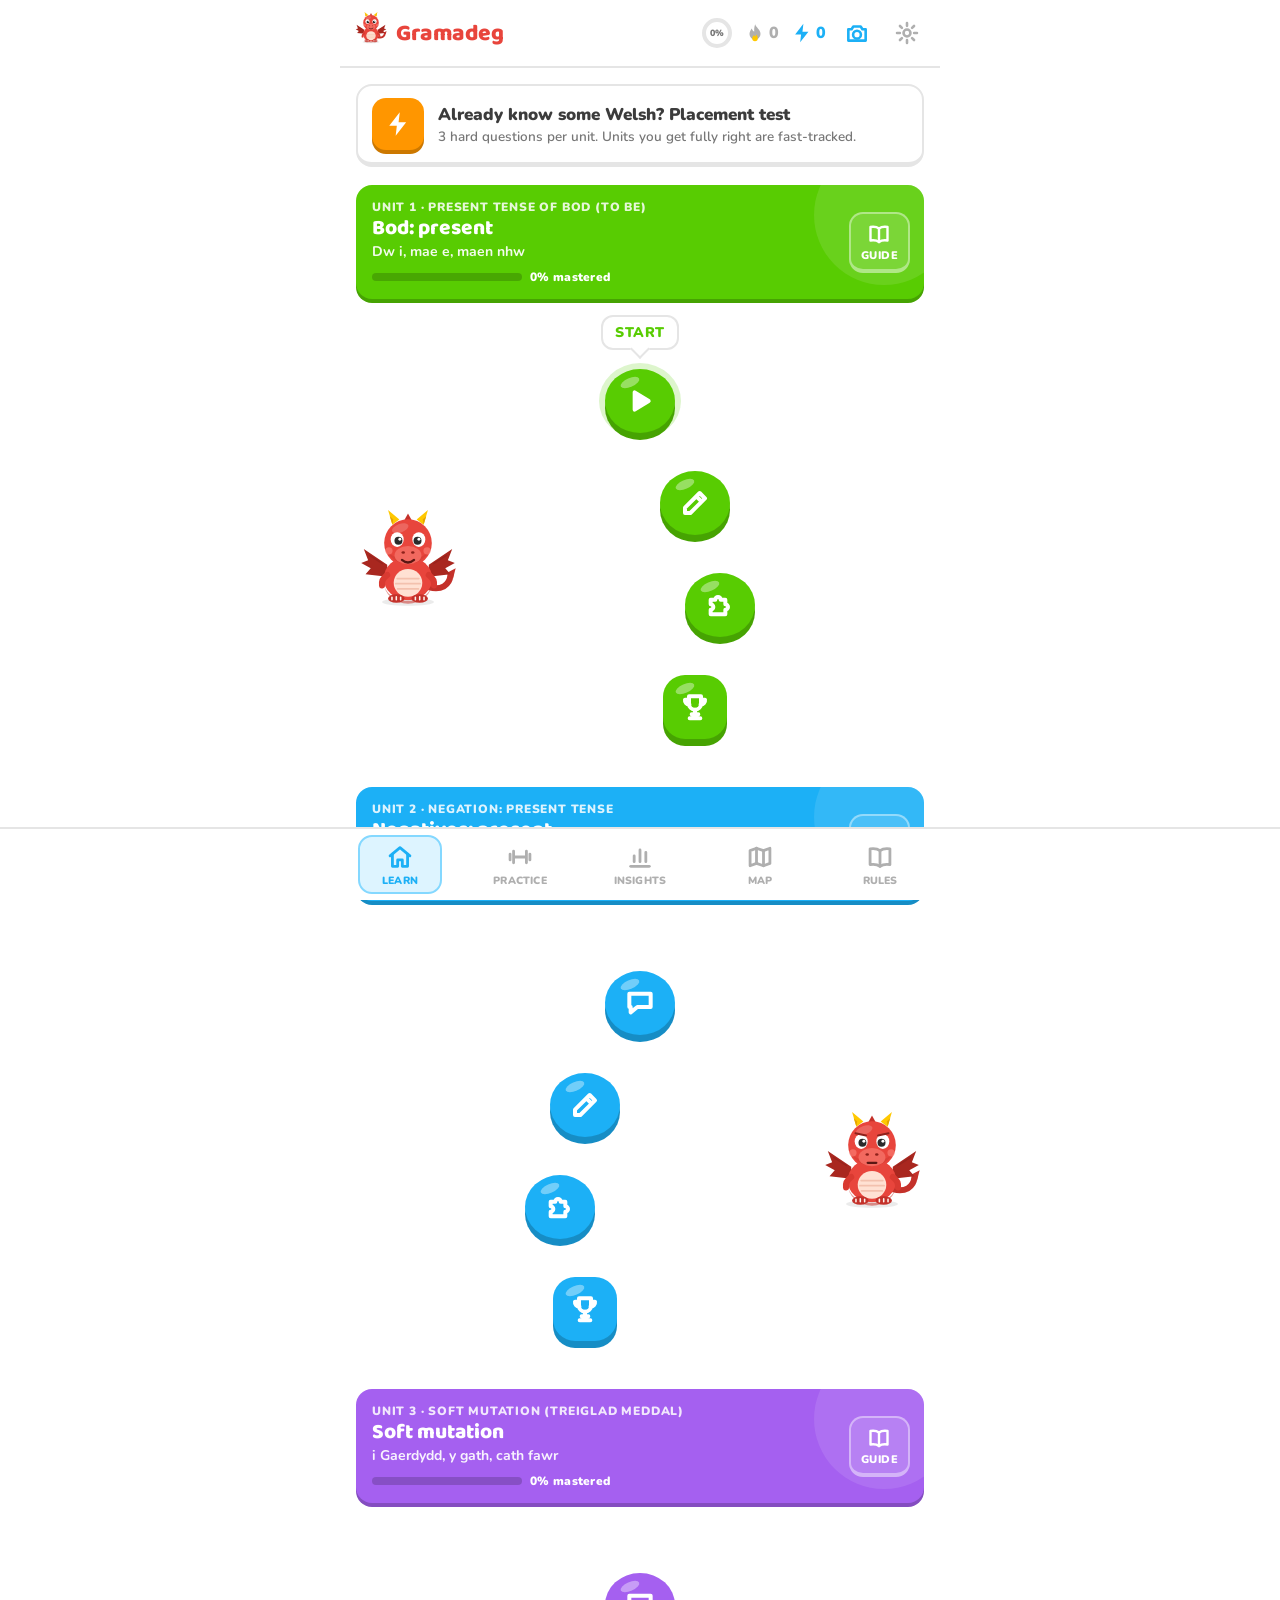
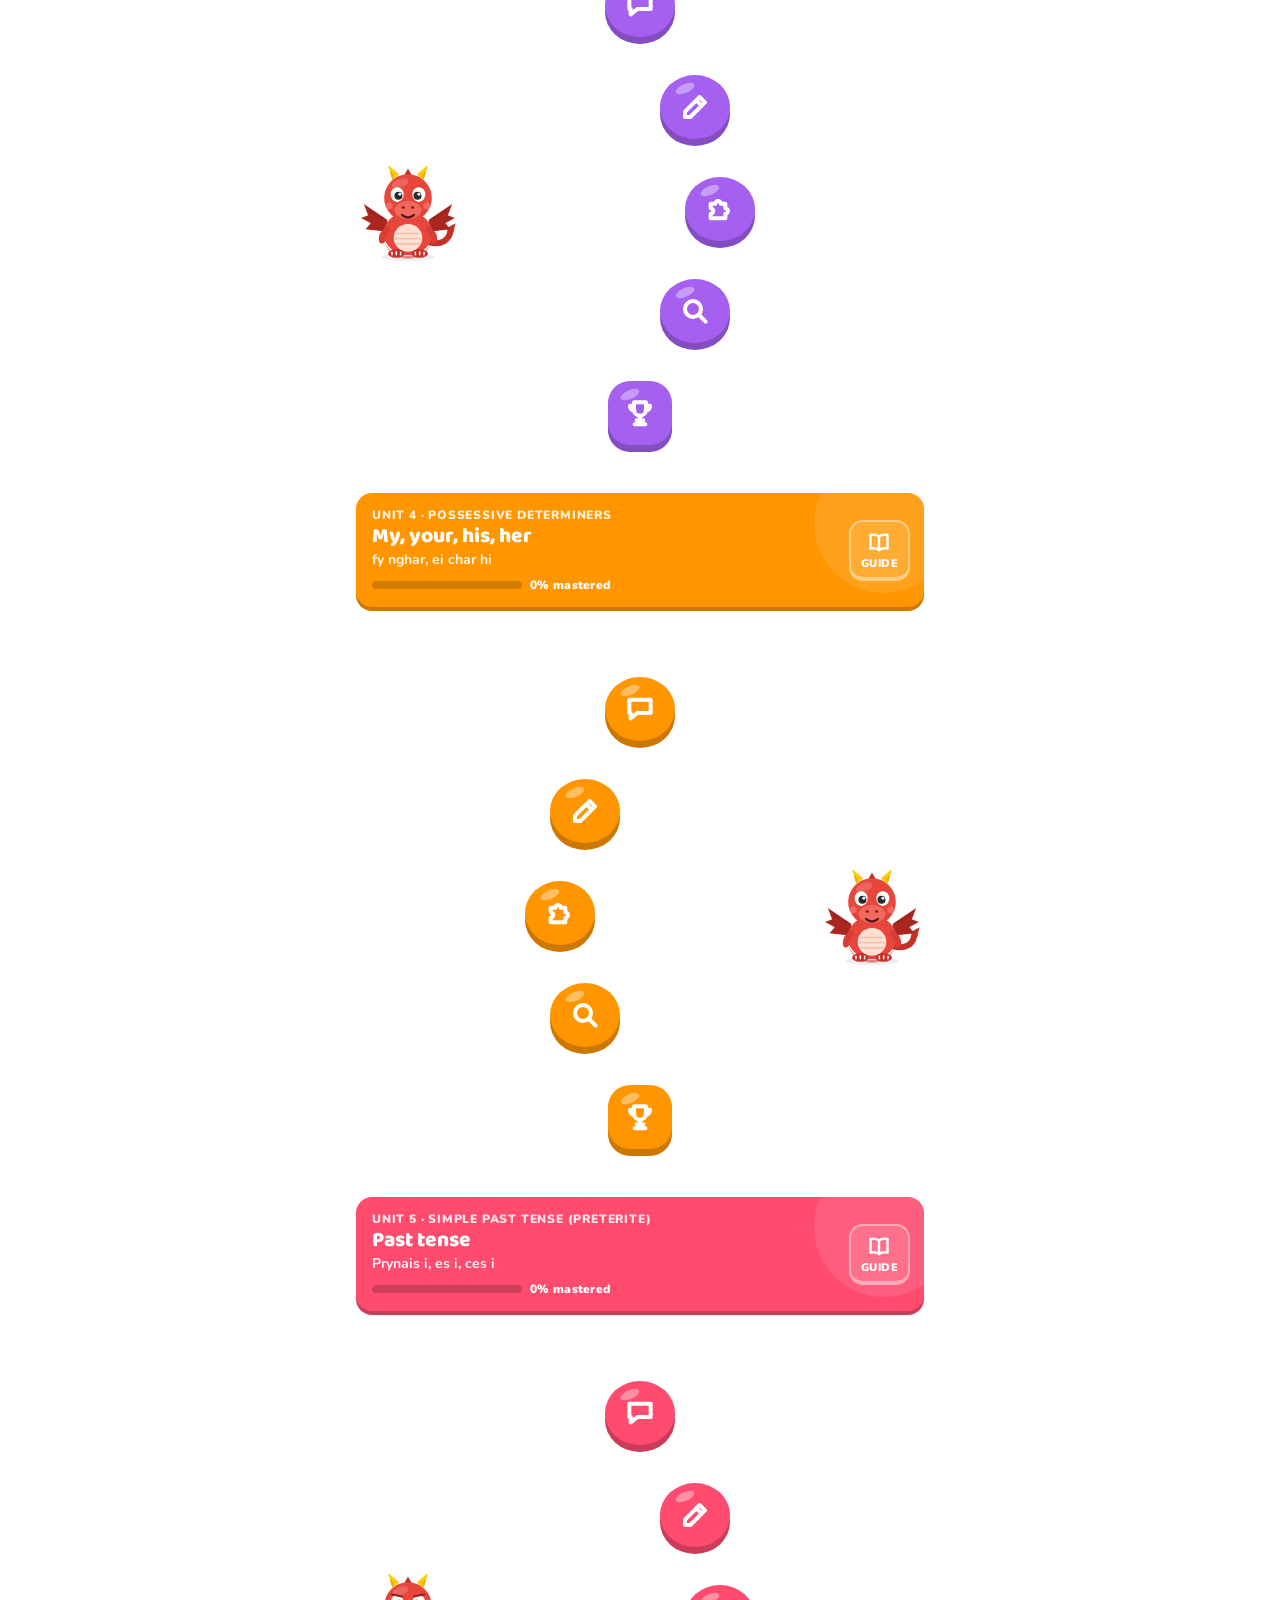
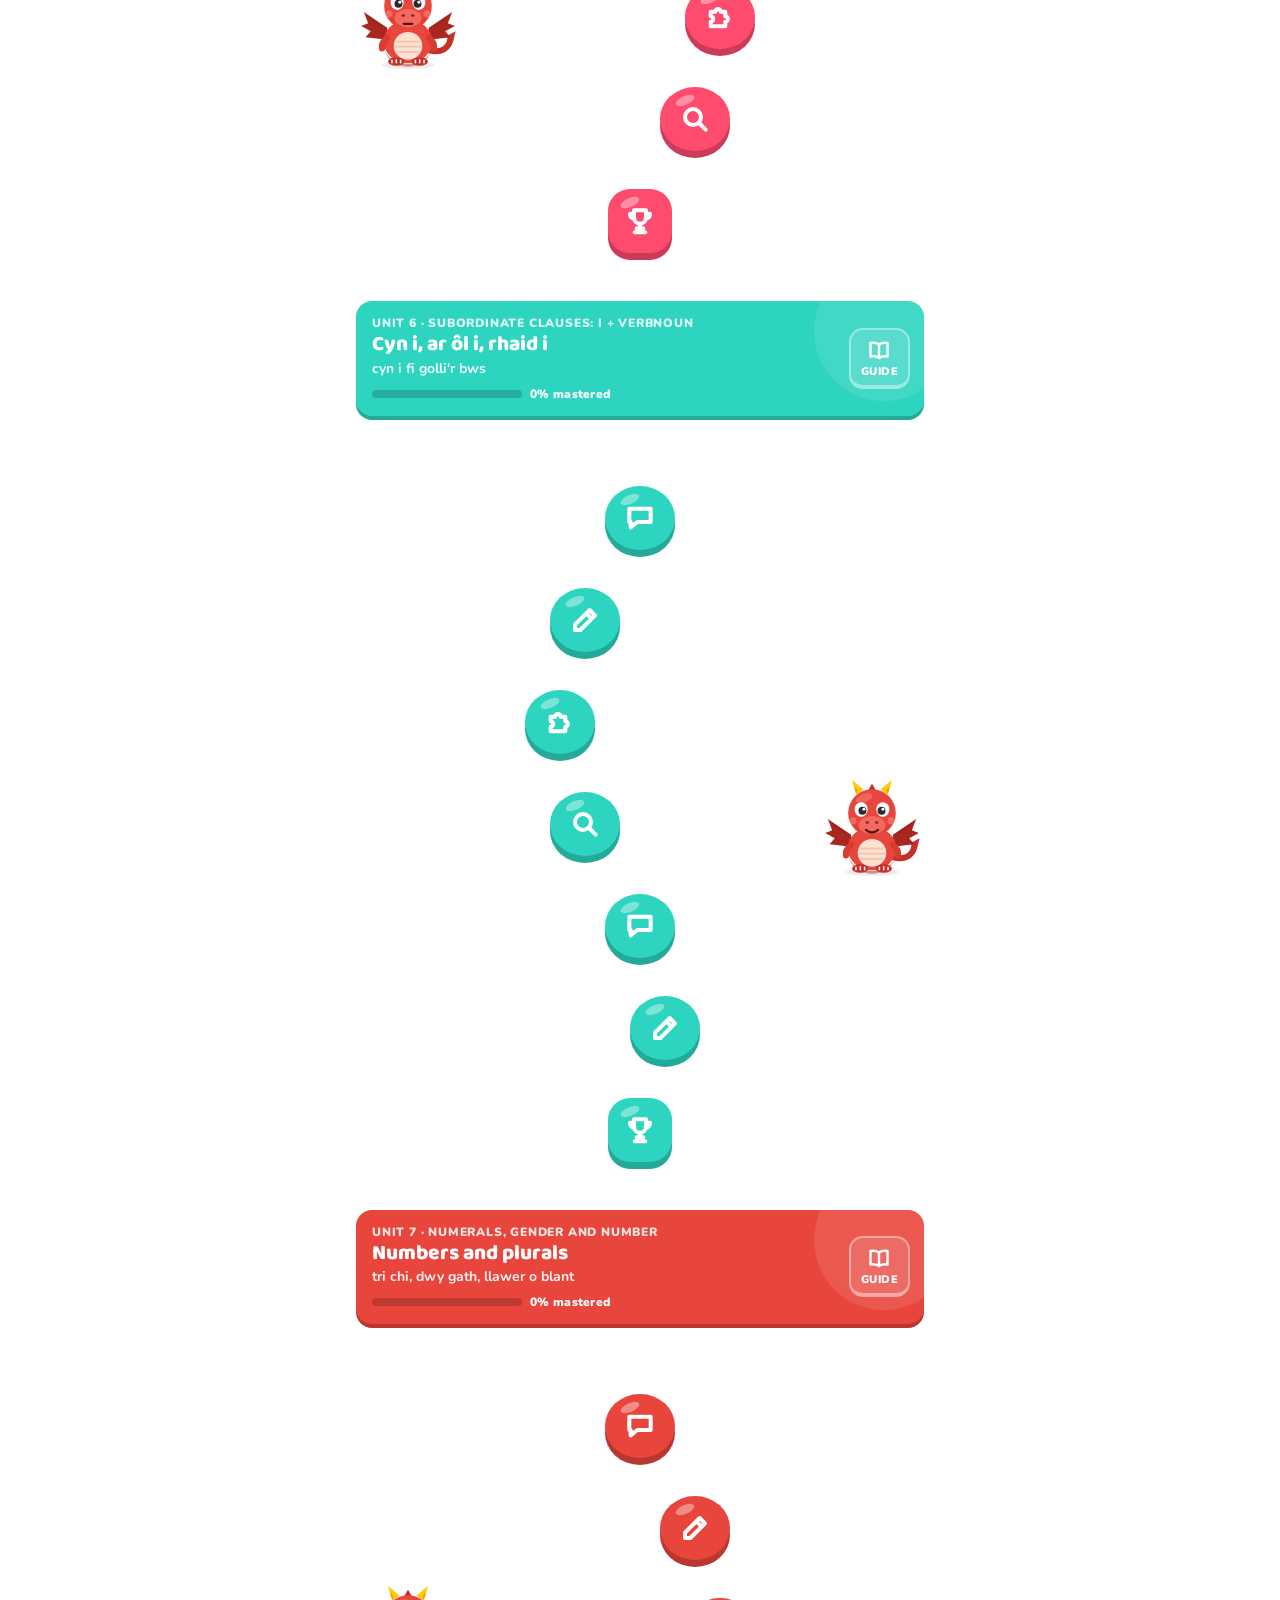
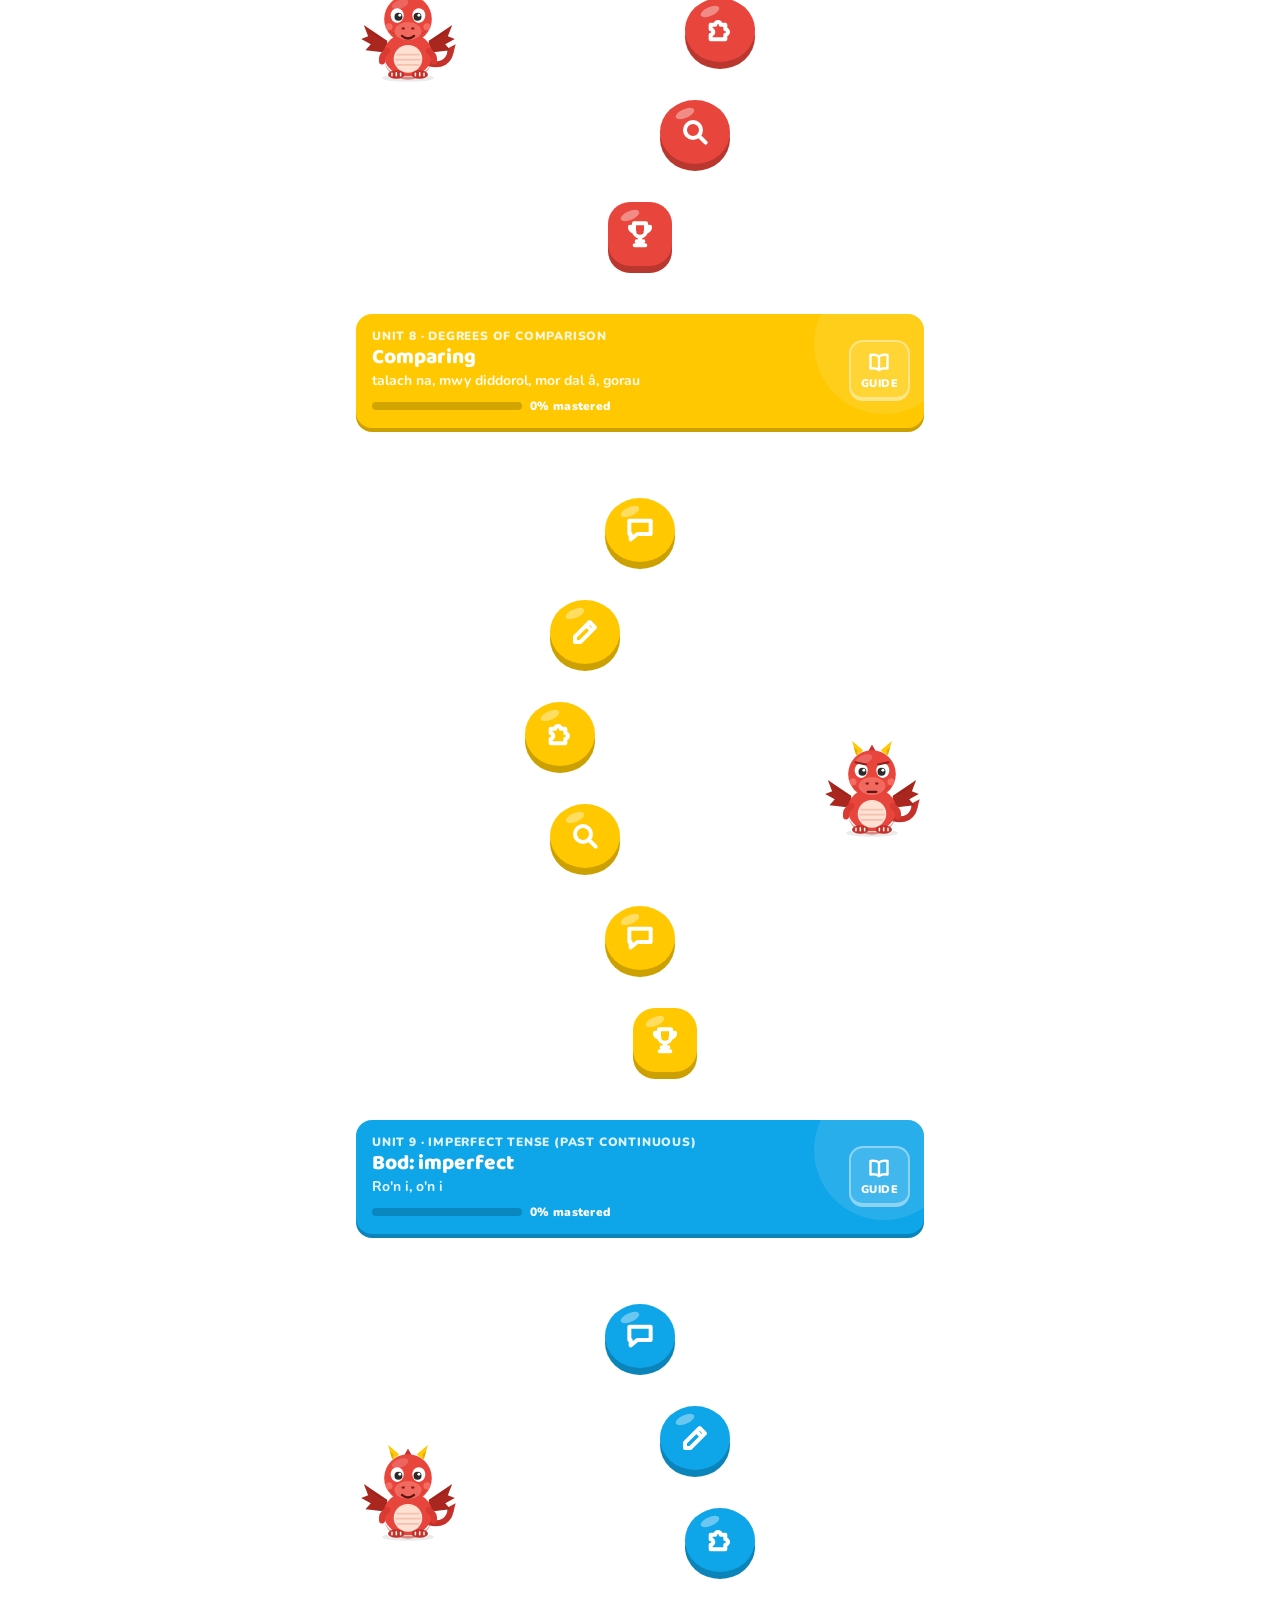
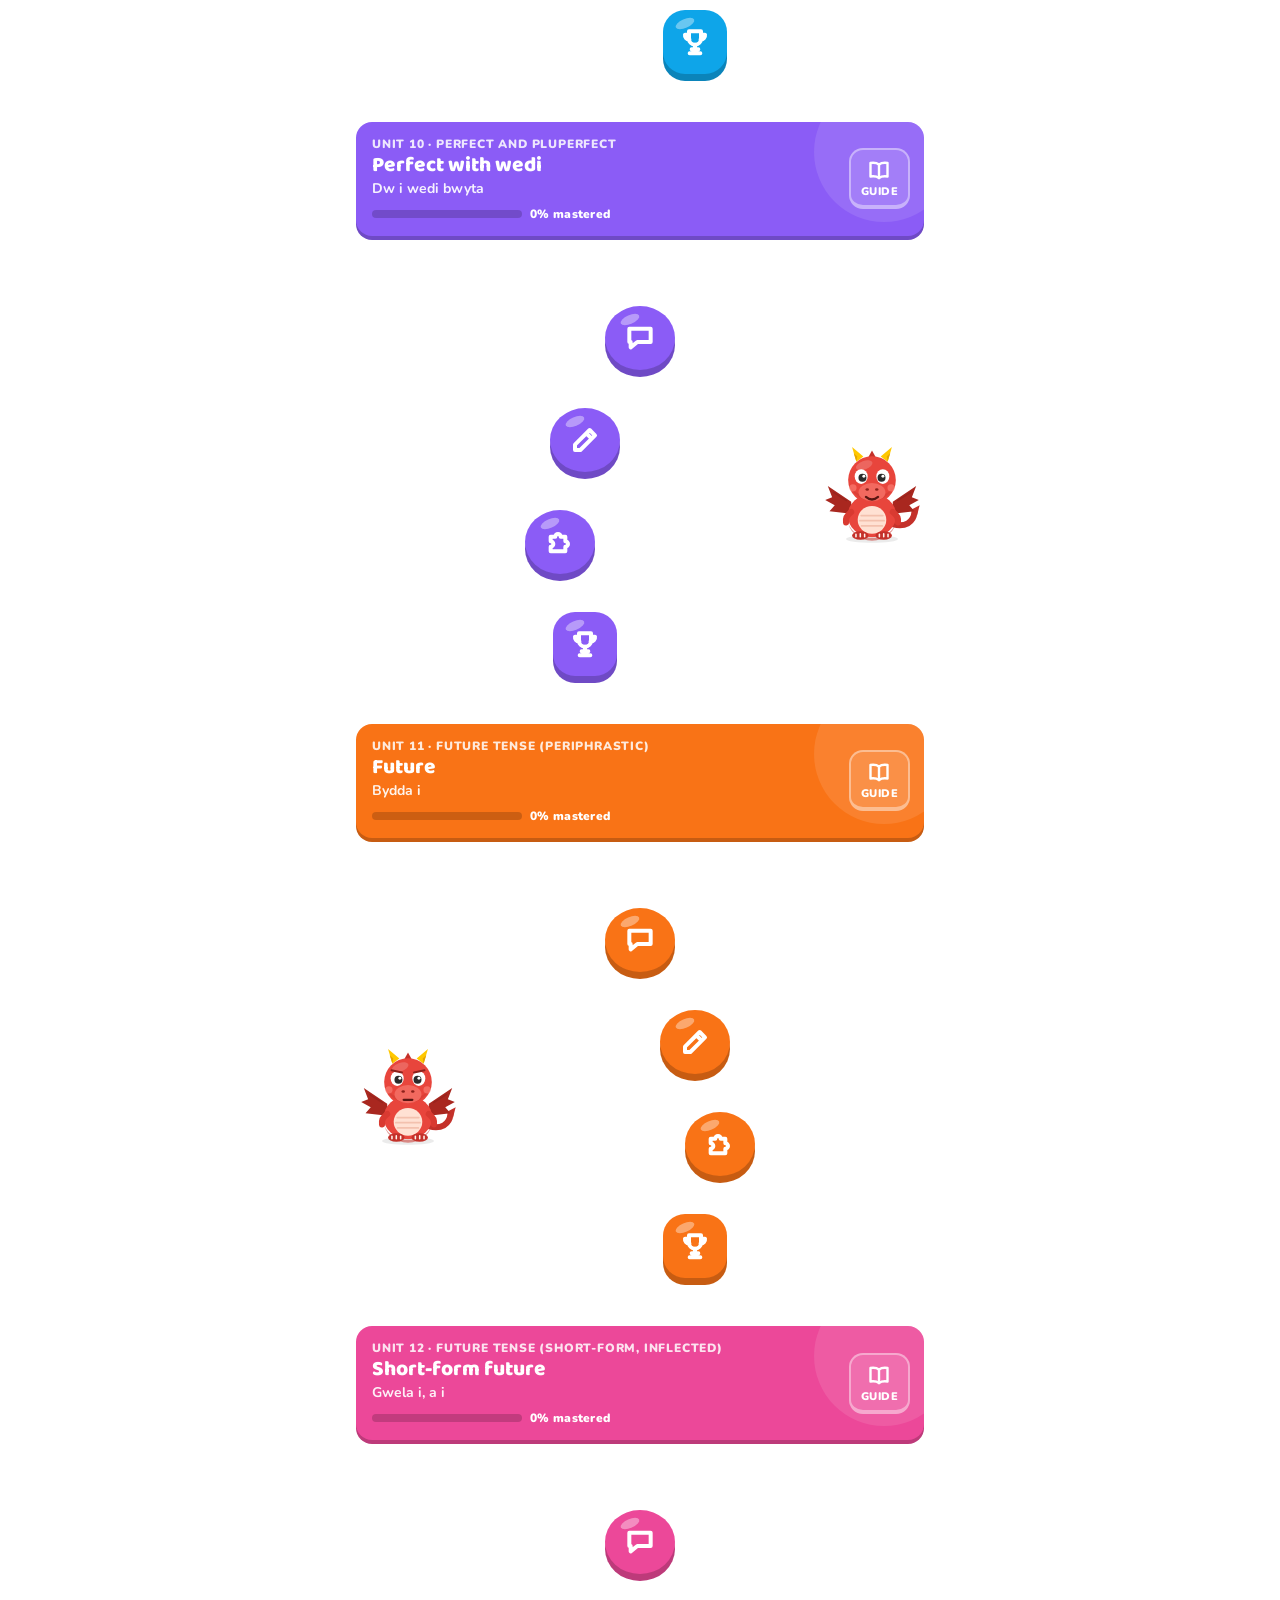
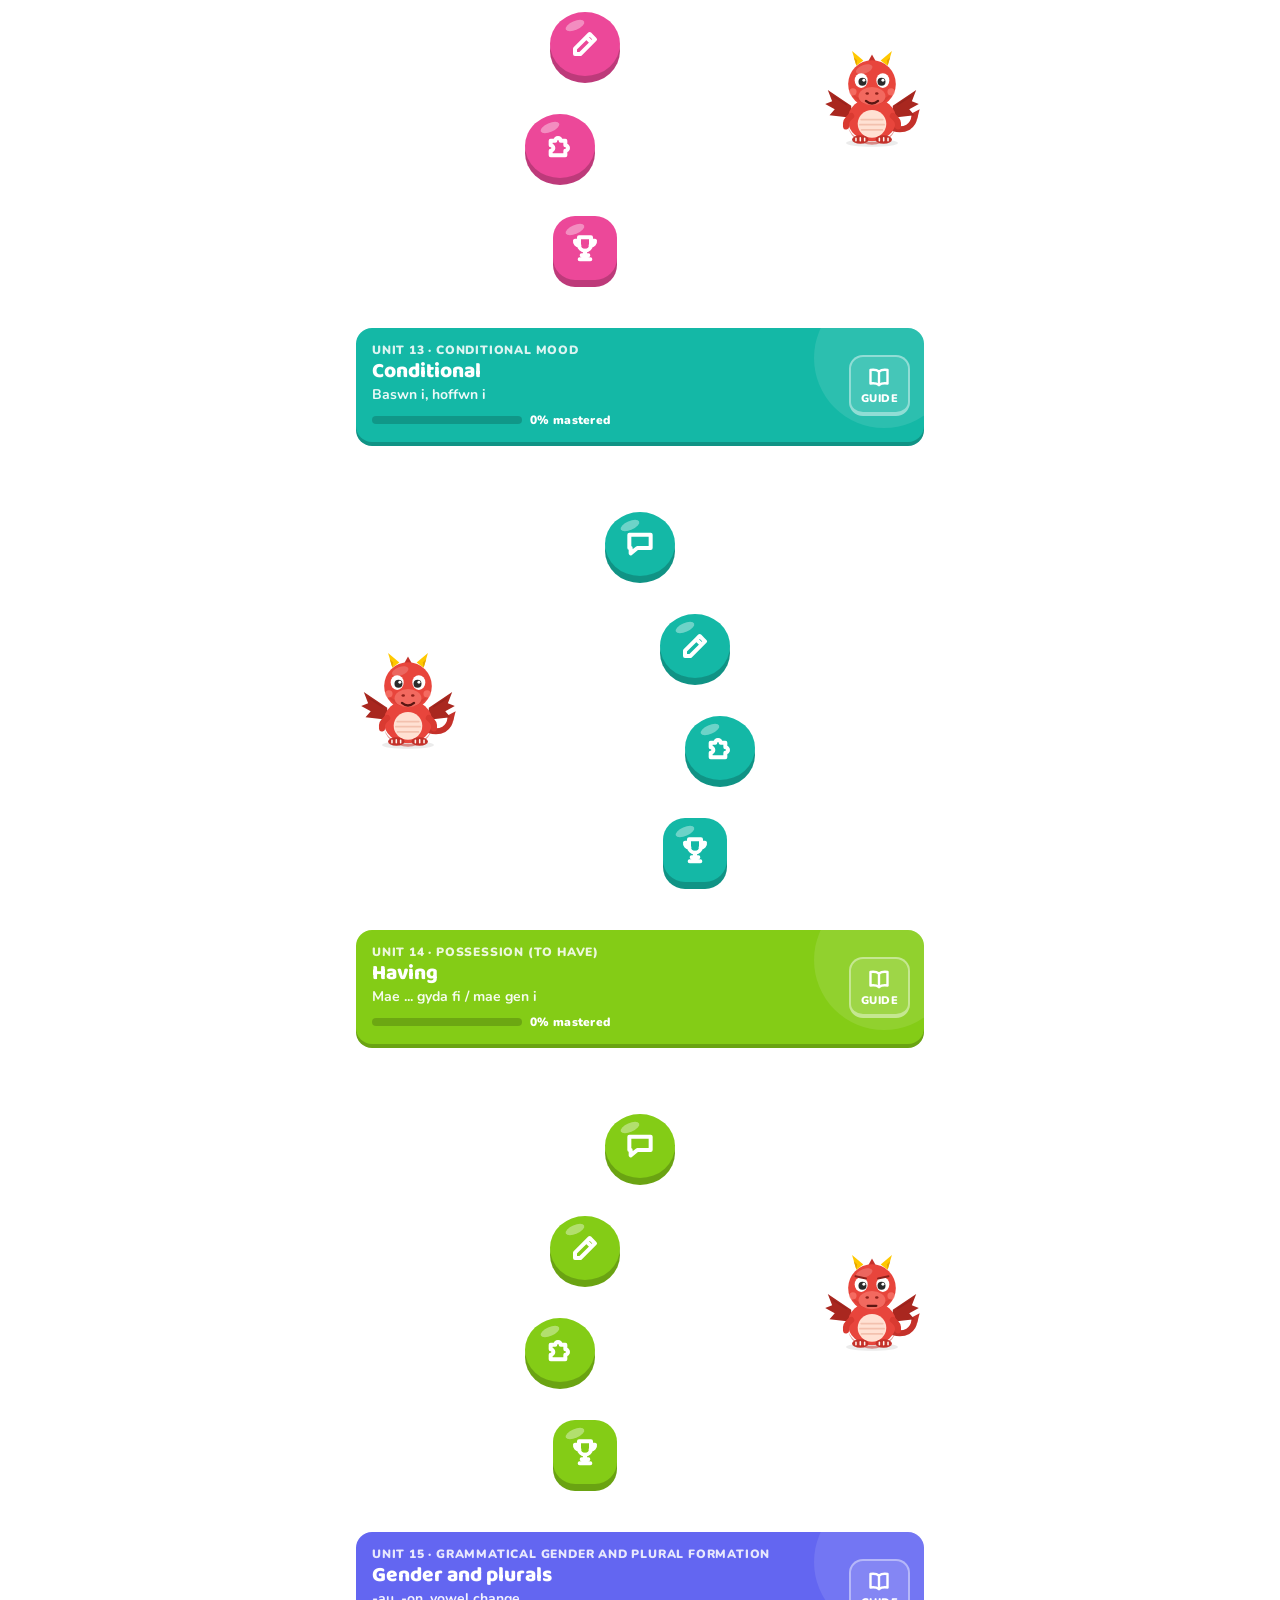
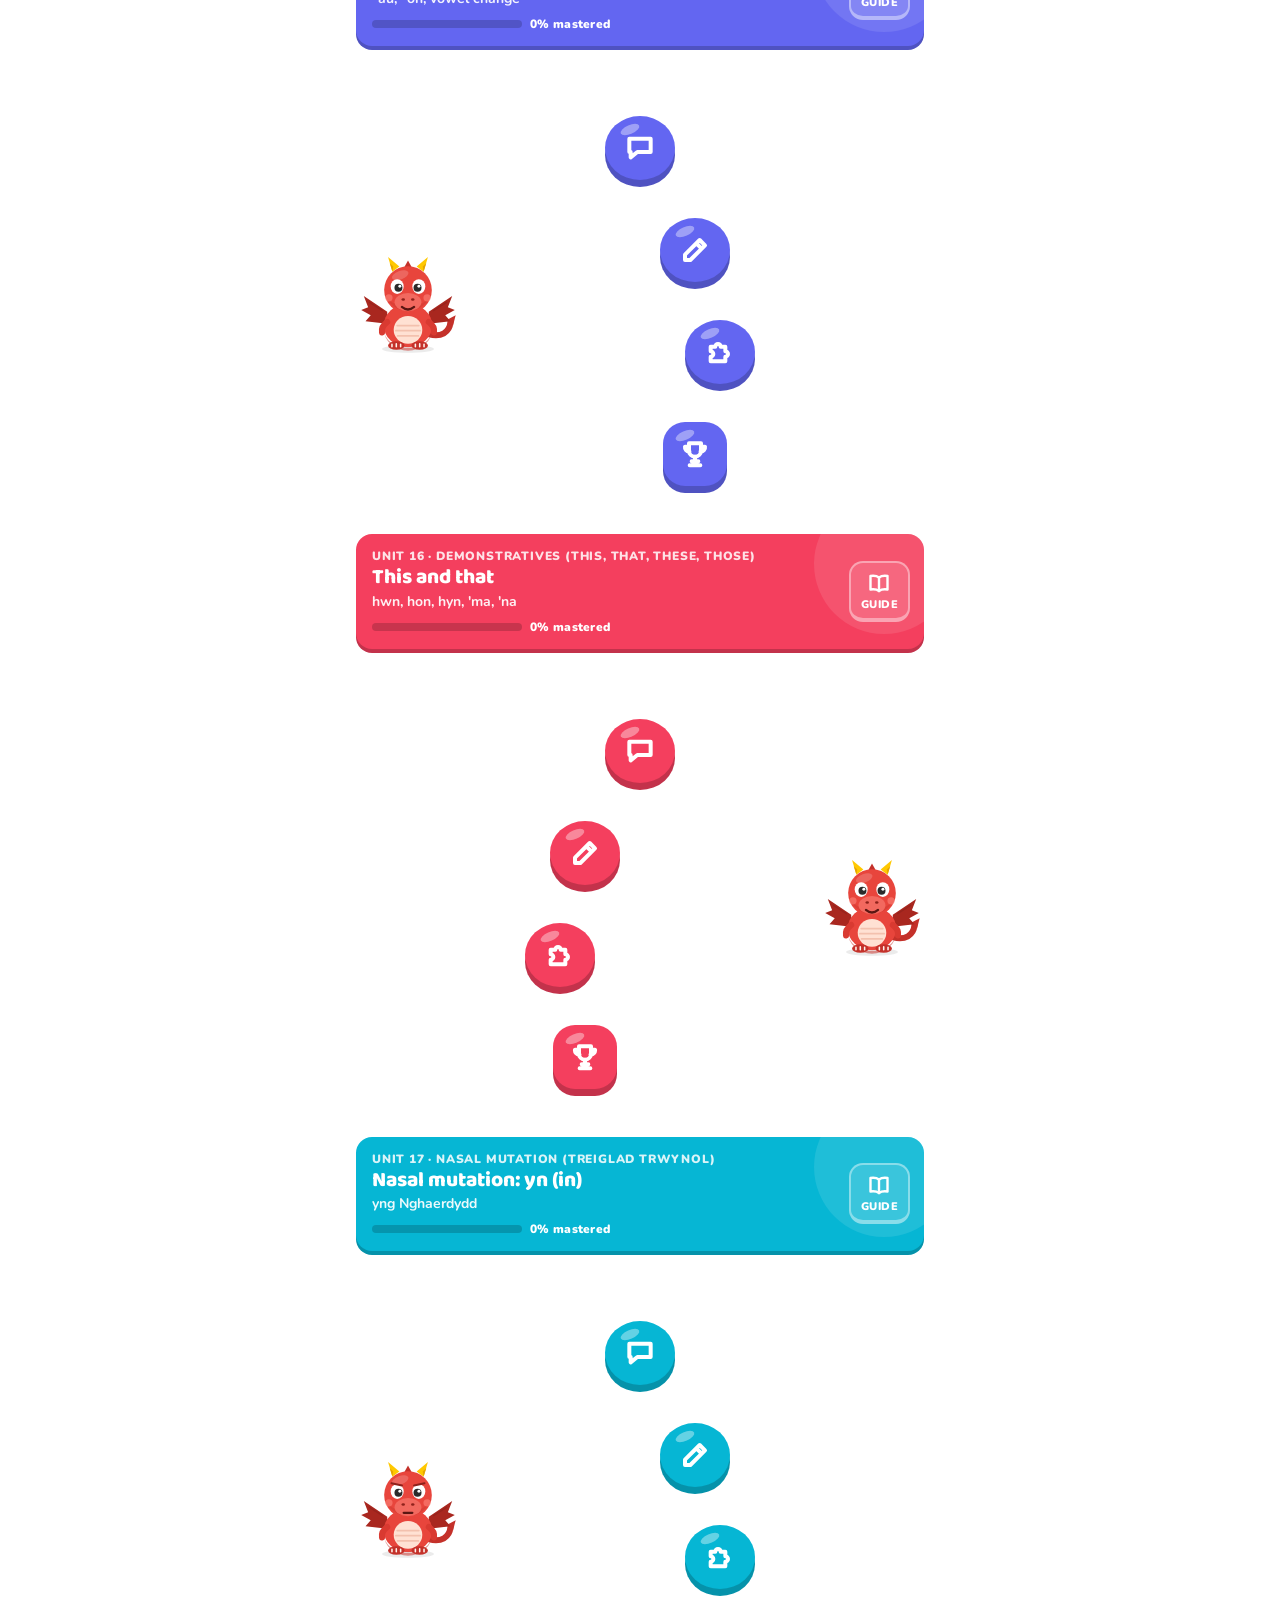
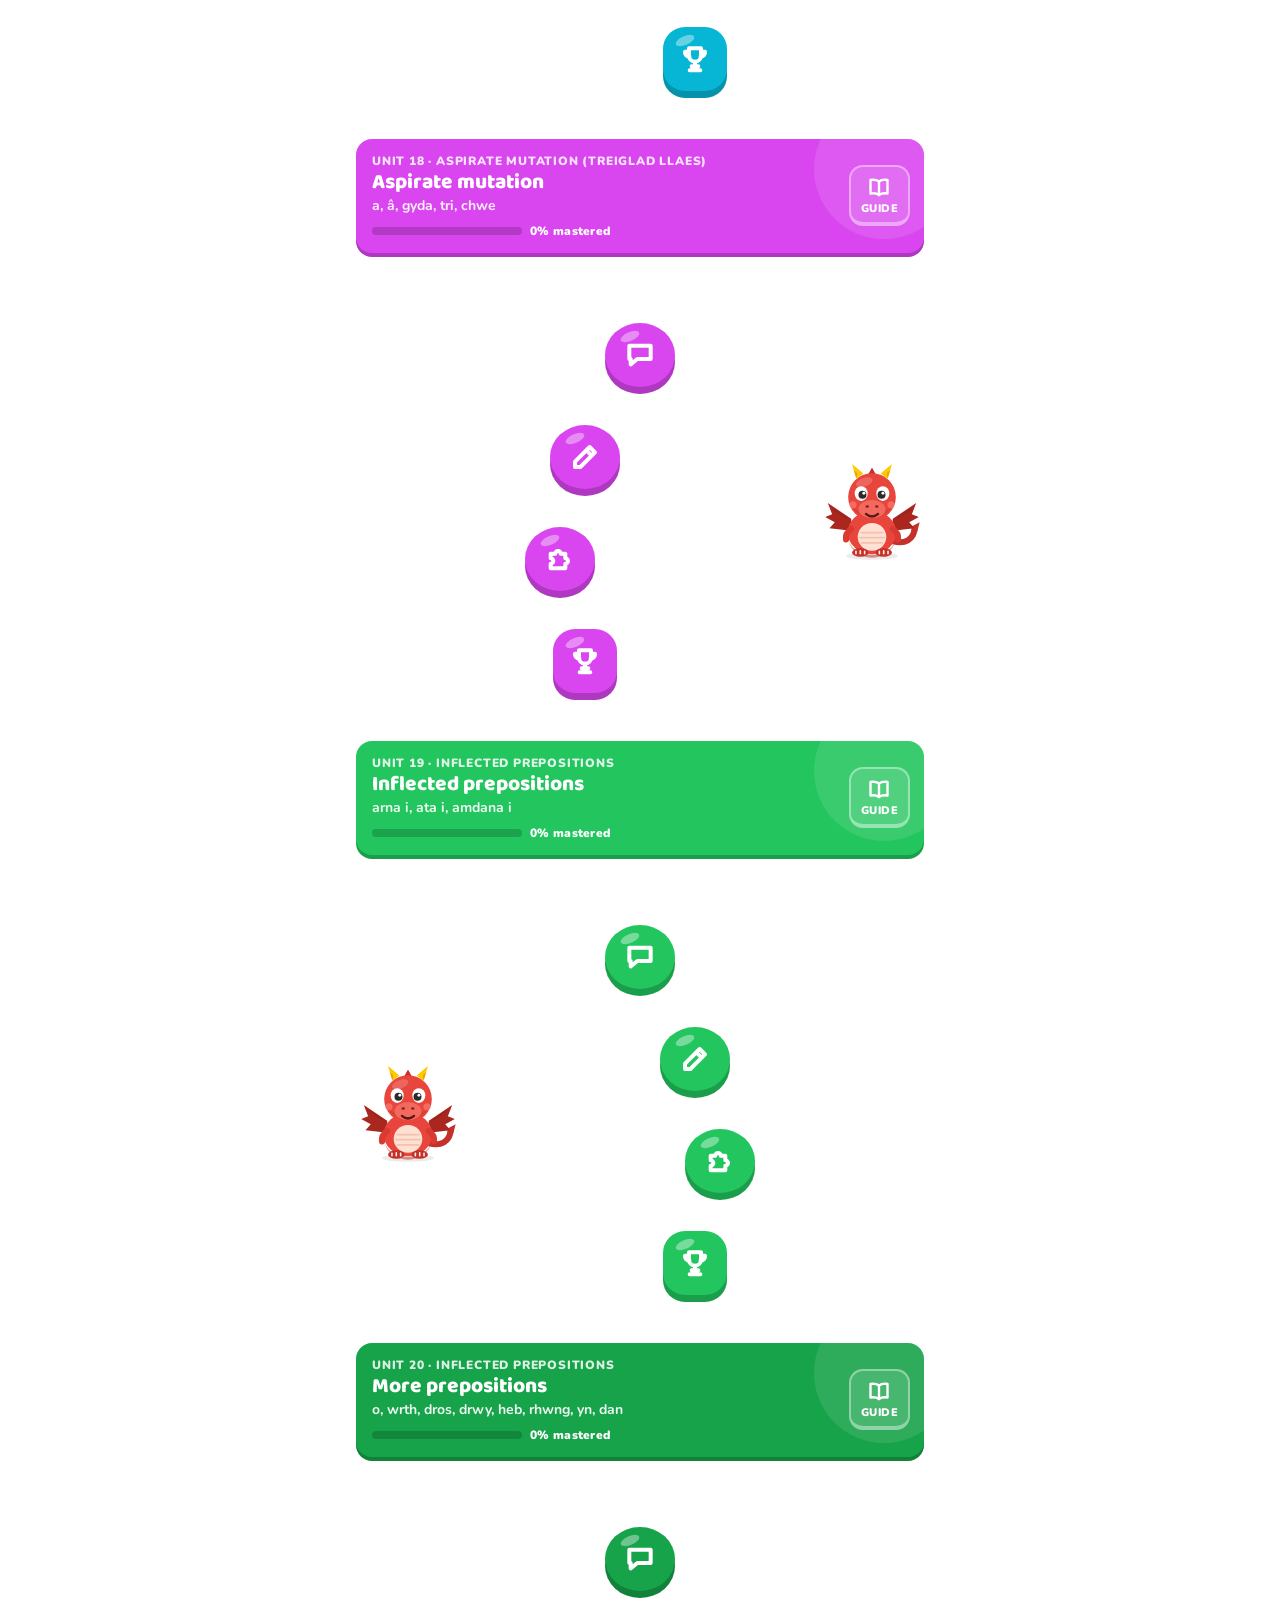
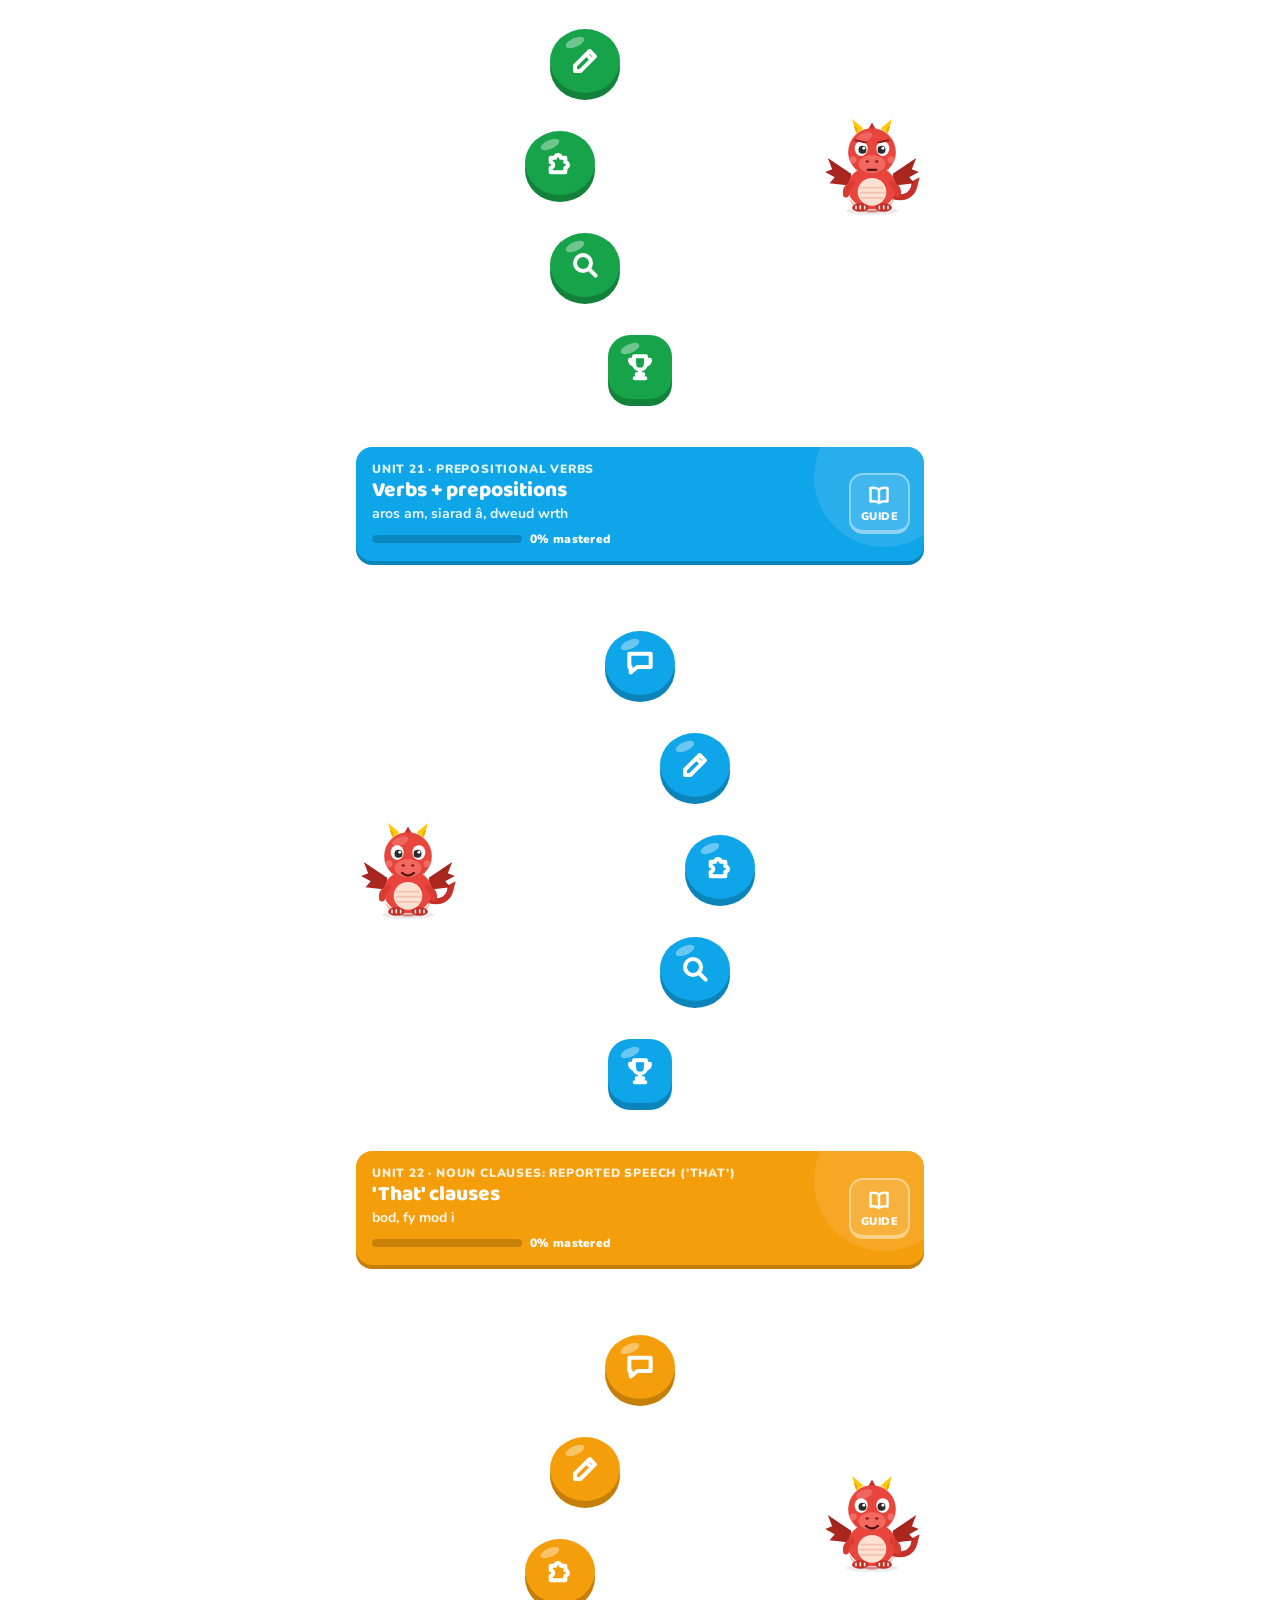
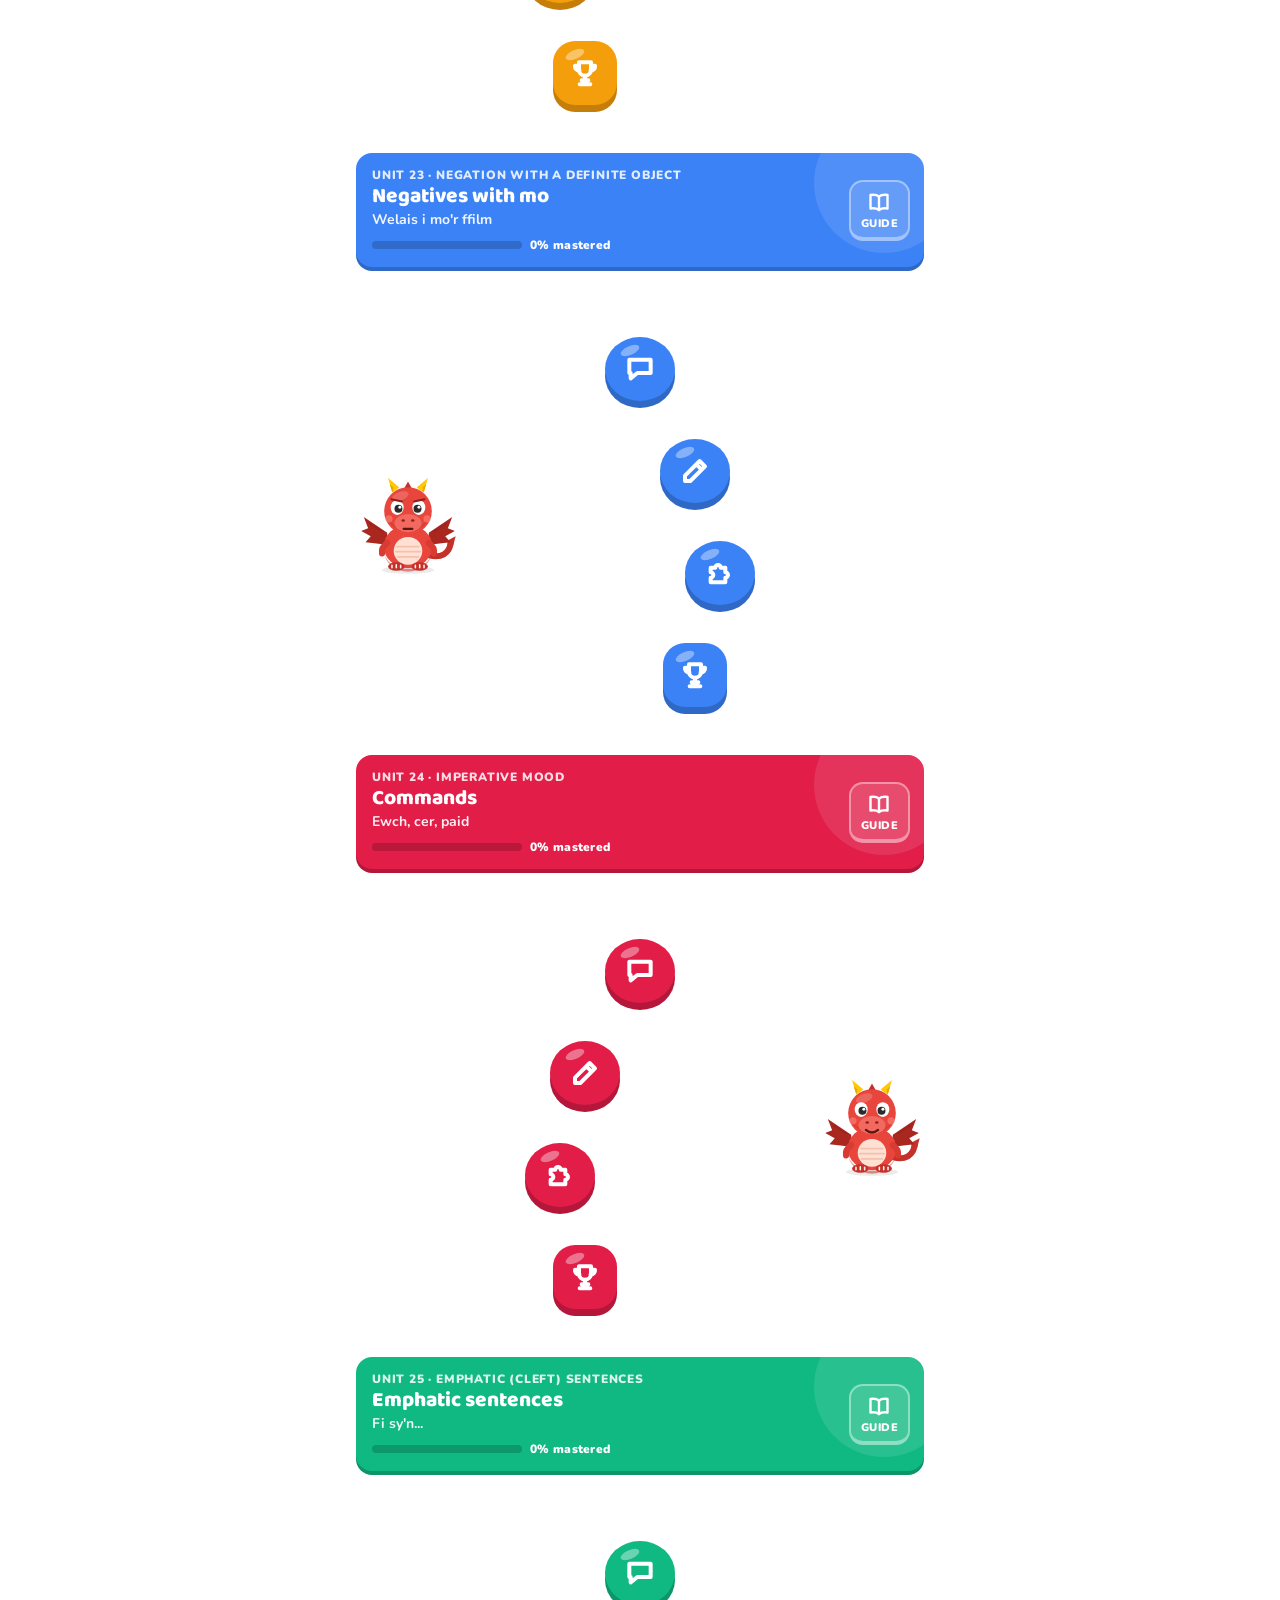
==== gramadeg/index.html @ a9266bdd "Gramadeg: add More prepositions unit; adapt lesson length to performance Co-Authored-By: Claude Opus" ====
<!DOCTYPE html>
<html lang="en">
<head>
<meta charset="UTF-8">
<meta name="viewport" content="width=device-width, initial-scale=1.0, maximum-scale=1, user-scalable=no, viewport-fit=cover">
<meta name="apple-mobile-web-app-capable" content="yes">
<meta name="apple-mobile-web-app-status-bar-style" content="default">
<meta name="apple-mobile-web-app-title" content="Gramadeg">
<meta name="mobile-web-app-capable" content="yes">
<meta name="theme-color" content="#FFFFFF">
<title>Gramadeg</title>
<link rel="manifest" href="manifest.json">
<link rel="apple-touch-icon" href="icons/apple-touch-icon.png">
<link rel="icon" href="icons/favicon.png">
<link rel="stylesheet" href="fonts/fonts.css">
<style>
:root{
  --bg:#FFFFFF; --ink:#3C3C3C; --ink2:#4B4B4B; --dim:#777777; --dimmer:#AFAFAF; --line:#E5E5E5; --soft:#F7F7F7;
  --green:#58CC02; --green-d:#58A700; --green-bg:#D7FFB8;
  --red:#FF4B4B; --red-d:#EA2B2B; --red-bg:#FFDFE0;
  --blue:#1CB0F6; --blue-d:#1899D6; --blue-bg:#DDF4FF; --blue-line:#84D8FF;
  --orange:#FF9600; --orange-d:#E08600; --gold:#FFC800; --gold-d:#E5A500; --purple:#CE82FF;
  --dragon:#E8453C;
  --fd:'Baloo 2',ui-rounded,'SF Pro Rounded','Arial Rounded MT Bold',system-ui,sans-serif;
  --fb:'Nunito',ui-rounded,'SF Pro Rounded',system-ui,-apple-system,sans-serif;
  --r:16px; --nav:72px;
  --safe-b: env(safe-area-inset-bottom);
}
*{box-sizing:border-box;-webkit-tap-highlight-color:transparent}
html,body{margin:0;background:var(--bg);color:var(--ink);font-family:var(--fb);font-weight:700;overflow-x:hidden;-webkit-font-smoothing:antialiased}
body{padding-top:env(safe-area-inset-top)}
button{font-family:inherit;cursor:pointer;-webkit-user-select:none;user-select:none}
svg.i{width:24px;height:24px;stroke:currentColor;fill:none;stroke-width:2.4;stroke-linecap:round;stroke-linejoin:round;flex:none}
.screen{display:none;max-width:600px;margin:0 auto;min-height:100vh;min-height:100dvh}
.screen.on{display:flex;flex-direction:column}
.h-title{font-family:var(--fd);font-weight:800;letter-spacing:-.2px}

/* buttons */
.btn{display:flex;align-items:center;justify-content:center;gap:8px;width:100%;border:0;border-radius:var(--r);padding:14px 16px 15px;font-weight:900;font-size:16px;letter-spacing:.8px;text-transform:uppercase;color:#fff;background:var(--green);box-shadow:0 4px 0 var(--green-d);transition:transform .06s,box-shadow .06s,filter .15s}
.btn:active{transform:translateY(4px);box-shadow:0 0 0 var(--green-d)}
.btn:disabled{background:var(--line);color:var(--dimmer);box-shadow:0 4px 0 #D4D4D4}
.btn.red{background:var(--red);box-shadow:0 4px 0 var(--red-d)}
.btn.red:active{box-shadow:0 0 0 var(--red-d)}
.btn.blue{background:var(--blue);box-shadow:0 4px 0 var(--blue-d)}
.btn.blue:active{box-shadow:0 0 0 var(--blue-d)}
.btn.ghost{background:#fff;color:var(--blue);border:2px solid var(--line);box-shadow:0 4px 0 var(--line)}
.btn.ghost:active{box-shadow:0 0 0 var(--line)}
.btn.sm{width:auto;padding:9px 14px 10px;font-size:13px;border-radius:12px}
.iconbtn{background:none;border:0;padding:6px;color:var(--dimmer);display:grid;place-items:center}
.iconbtn svg.i{width:26px;height:26px}

/* top bar */
.top{position:sticky;top:0;background:rgba(255,255,255,.97);backdrop-filter:blur(8px);-webkit-backdrop-filter:blur(8px);z-index:10;display:flex;align-items:center;justify-content:space-between;padding:10px 14px;border-bottom:2px solid var(--line)}
.brand{display:flex;align-items:center;gap:8px;font-family:var(--fd);font-weight:800;font-size:23px;color:var(--dragon)}
.brand .mini{width:34px;height:34px}
.stats-row{display:flex;gap:12px;align-items:center}
.stat-pill{font-weight:900;font-size:16px;display:flex;align-items:center;gap:3px}
.stat-pill svg{width:22px;height:22px}
.stat-pill.flame{color:var(--orange)} .stat-pill.flame.off{color:var(--dimmer)}
.stat-pill.xp{color:var(--blue)}
.goal{position:relative;width:30px;height:30px}
.goal svg{width:30px;height:30px}
.goal b{position:absolute;inset:0;display:grid;place-items:center;font-size:9px;font-weight:900;color:var(--dim)}

/* tabs */
.tab{display:none;padding:16px 16px calc(var(--nav) + 30px + var(--safe-b))}
.tab.on{display:block}
.nav{position:fixed;bottom:0;left:0;right:0;z-index:15;background:#fff;border-top:2px solid var(--line);padding:6px 8px calc(6px + var(--safe-b));display:flex;justify-content:center}
.nav-in{display:flex;width:100%;max-width:600px;justify-content:space-around}
.nav button{flex:1;background:none;border:2px solid transparent;border-radius:14px;padding:6px 2px 4px;display:flex;flex-direction:column;align-items:center;gap:2px;color:var(--dimmer);font-size:11px;font-weight:900;text-transform:uppercase;letter-spacing:.4px;max-width:96px}
.nav button svg.i{width:28px;height:28px}
.nav button.on{color:var(--blue);background:var(--blue-bg);border-color:var(--blue-line)}

/* learn path */
.unit-banner{position:relative;border-radius:var(--r);color:#fff;padding:14px 14px 14px 16px;margin:4px 0 22px;display:flex;align-items:center;gap:12px;overflow:hidden}
.unit-banner::after{content:'';position:absolute;right:-30px;top:-40px;width:140px;height:140px;border-radius:50%;background:rgba(255,255,255,.1)}
.unit-banner .meta{flex:1;position:relative;z-index:1}
.unit-banner .kicker{font-size:12px;font-weight:900;letter-spacing:.8px;text-transform:uppercase;opacity:.85}
.unit-banner .t{font-family:var(--fd);font-weight:800;font-size:21px;line-height:1.1;margin:2px 0}
.unit-banner .s{font-size:14px;opacity:.92}
.unit-banner .guide{position:relative;z-index:1;display:flex;flex-direction:column;align-items:center;gap:2px;border:2px solid rgba(255,255,255,.4);border-bottom-width:4px;background:rgba(255,255,255,.12);color:#fff;border-radius:14px;padding:8px 10px 6px;font-weight:900;font-size:11px;letter-spacing:.5px;text-transform:uppercase}
.path{position:relative;display:flex;flex-direction:column;align-items:center;gap:22px;margin:0 0 40px;padding-top:40px;min-height:100px}
.node{position:relative;width:80px;height:80px;display:grid;place-items:center}
.node .ring{position:absolute;inset:-9px;width:98px;height:98px}
.node button{position:relative;z-index:1;width:70px;height:64px;border-radius:50%;border:0;display:grid;place-items:center;color:#fff;transition:transform .06s}
.node button svg.i{width:32px;height:32px;stroke-width:3}
.node button:active{transform:translateY(6px)}
.node.trophy button{border-radius:22px;width:64px}
.node .startbubble{position:absolute;top:-46px;left:50%;transform:translateX(-50%);background:#fff;border:2px solid var(--line);border-radius:12px;padding:6px 12px;font-weight:900;font-size:14px;letter-spacing:.6px;white-space:nowrap;animation:bob 1.4s ease-in-out infinite;z-index:2}
.node .startbubble::after{content:'';position:absolute;bottom:-8px;left:50%;margin-left:-7px;width:12px;height:12px;background:#fff;border-right:2px solid var(--line);border-bottom:2px solid var(--line);transform:rotate(45deg)}
@keyframes bob{0%,100%{transform:translate(-50%,0)}50%{transform:translate(-50%,-5px)}}
.path .deco{position:absolute;top:50%;margin-top:-30px;width:104px;height:104px;pointer-events:none}
.path .deco.l{left:0} .path .deco.r{right:0}
.coming{margin-top:10px;border-top:2px solid var(--line);padding-top:18px}
.coming h3{font-size:13px;color:var(--dim);text-transform:uppercase;letter-spacing:.8px;margin:0 0 8px}
.soon-row{display:flex;align-items:center;gap:12px;padding:10px 2px}
.soon-row .lk{width:46px;height:42px;border-radius:50%;background:var(--line);box-shadow:0 5px 0 #D0D0D0;display:grid;place-items:center;color:var(--dimmer)}
.soon-row b{display:block;color:#9A9A9A;font-size:15px}
.soon-row span{font-size:13px;color:var(--dimmer)}

/* cards */
.card{border:2px solid var(--line);border-radius:var(--r);padding:14px;margin-bottom:14px;background:#fff}
.hero{display:flex;align-items:center;gap:12px;margin-bottom:16px}
.hero svg.m{width:86px;height:86px;flex:none}
.hero .say{position:relative;border:2px solid var(--line);border-radius:16px;padding:12px 14px;font-size:15px;line-height:1.35;color:var(--ink2)}
.hero .say::before{content:'';position:absolute;left:-8px;top:24px;width:12px;height:12px;background:#fff;border-left:2px solid var(--line);border-bottom:2px solid var(--line);transform:rotate(45deg)}
.mode{display:flex;align-items:center;gap:14px;width:100%;text-align:left;border:2px solid var(--line);border-bottom-width:5px;border-radius:var(--r);padding:12px 14px;margin-bottom:12px;background:#fff;color:var(--ink)}
.mode:active{transform:translateY(3px);border-bottom-width:2px;margin-bottom:15px}
.mode .ic{width:52px;height:52px;border-radius:14px;display:grid;place-items:center;color:#fff;flex:none}
.mode .ic svg.i{width:28px;height:28px;stroke-width:2.6}
.mode .tx{flex:1}
.mode b{display:block;font-size:17px;font-weight:900}
.mode span{display:block;font-size:13.5px;color:var(--dim);line-height:1.3;margin-top:2px}
.mode .count{font-family:var(--fd);font-size:22px;font-weight:800;min-width:30px;text-align:right}
.mode.disabled{opacity:.5}
.sec-h{font-size:13px;font-weight:900;color:var(--dim);text-transform:uppercase;letter-spacing:.8px;margin:24px 0 10px}
.weak{display:flex;align-items:center;gap:12px;padding:10px 0;border-bottom:2px solid var(--line)}
.weak:last-child{border-bottom:0}
.weak .dot{width:38px;height:38px;border-radius:50%;display:grid;place-items:center;color:#fff;flex:none}
.weak .dot svg.i{width:20px;height:20px}
.weak .mid{flex:1;min-width:0}
.weak .mid b{display:block;font-size:15px;white-space:nowrap;overflow:hidden;text-overflow:ellipsis}
.bar{height:10px;background:var(--line);border-radius:99px;overflow:hidden;margin-top:5px}
.bar i{display:block;height:100%;border-radius:99px}
.weak .num{font-size:12px;color:var(--dim);margin-top:3px}
.missed{padding:10px 0;border-bottom:2px solid var(--line);font-size:14.5px}
.missed:last-child{border-bottom:0}
.missed .q{color:var(--ink2)}
.missed .a{color:var(--green-d);font-weight:900}
.missed .n{float:right;color:var(--red-d);font-weight:900;font-size:13px}

.nav button{max-width:84px;letter-spacing:.2px;font-size:10.5px}
/* insights */
.vchip{font-size:11px;font-weight:900;text-transform:uppercase;letter-spacing:.4px;padding:4px 8px;border-radius:8px;white-space:nowrap}
.vchip.weak{background:var(--red-bg);color:var(--red-d)} .vchip.shaky{background:#FFF0D5;color:var(--orange-d)}
.vchip.solid{background:var(--green-bg);color:var(--green-d)} .vchip.nodata{background:var(--soft);color:var(--dimmer)}
.sk{display:flex;align-items:center;gap:10px;padding:10px 0;border-bottom:2px solid var(--line)}
.sk:last-child{border-bottom:0}
.sk .mid{flex:1;min-width:0}
.sk .mid b{display:block;font-size:15px;line-height:1.2}
.sk .mid small{display:block;font-size:12.5px;color:var(--dim);margin-top:3px;line-height:1.3}
.sk .right{display:flex;flex-direction:column;align-items:flex-end;gap:6px}
.sumgrid{display:grid;grid-template-columns:1fr 1fr;gap:8px}
.sumgrid div{background:var(--soft);border-radius:12px;padding:10px}
.sumgrid b{display:block;font-family:var(--fd);font-size:22px;line-height:1}
.sumgrid span{font-size:11.5px;color:var(--dim);text-transform:uppercase;letter-spacing:.4px}
.solidwrap{display:flex;flex-wrap:wrap;gap:6px}
.conf{padding:9px 0;border-bottom:2px solid var(--line);font-size:14px}
.conf:last-child{border-bottom:0}
.conf .x{color:var(--red-d);font-weight:900} .conf .y{color:var(--green-d);font-weight:900}
.conf .n{float:right;color:var(--red-d);font-weight:900;font-size:13px}
.trow{display:flex;justify-content:space-between;padding:7px 0;border-bottom:1px solid var(--line);font-size:14px}
.trow:last-child{border-bottom:0}
.note{font-size:13px;color:var(--dim);line-height:1.4;margin:6px 2px 0}
/* map */
.overall{display:flex;align-items:center;gap:16px}
.overall .big{position:relative;width:96px;height:96px;flex:none}
.overall .big svg{width:96px;height:96px}
.overall .big b{position:absolute;inset:0;display:grid;place-items:center;font-family:var(--fd);font-size:24px;font-weight:800;color:var(--green-d)}
.kv{display:grid;grid-template-columns:1fr 1fr;gap:8px;flex:1}
.kv div{background:var(--soft);border-radius:12px;padding:8px 10px}
.kv b{display:block;font-family:var(--fd);font-size:20px;line-height:1}
.kv span{font-size:11.5px;color:var(--dim);text-transform:uppercase;letter-spacing:.4px}
.legend{display:flex;flex-wrap:wrap;gap:12px;font-size:12px;color:var(--dim);margin:6px 0 4px}
.legend i{display:inline-block;width:10px;height:10px;border-radius:50%;margin-right:5px;vertical-align:-1px}
.tree{position:relative;margin-top:8px}
.tsec{position:relative;margin-bottom:6px}
.tsec .root{display:flex;align-items:center;gap:10px;padding:8px 0}
.tsec .root .badge{width:40px;height:40px;border-radius:12px;background:var(--ink2);color:#fff;display:grid;place-items:center;font-family:var(--fd);font-weight:800;font-size:18px}
.tsec .root b{display:block;font-size:17px}
.tsec .root span{font-size:13px;color:var(--dim)}
.tsec .kids{position:relative;margin-left:19px;padding-left:22px;border-left:3px solid var(--line)}
.leaf{position:relative;display:flex;align-items:center;gap:10px;padding:7px 0;width:100%;background:none;border:0;text-align:left;color:var(--ink)}
.leaf::before{content:'';position:absolute;left:-22px;top:50%;width:18px;border-top:3px solid var(--line)}
.leaf .lc{position:relative;width:44px;height:44px;flex:none}
.leaf .lc svg.ring{position:absolute;inset:0;width:44px;height:44px}
.leaf .lc .core{position:absolute;inset:6px;border-radius:50%;display:grid;place-items:center;color:#fff}
.leaf .lc .core svg.i{width:18px;height:18px;stroke-width:2.8}
.leaf .lt{flex:1;min-width:0}
.leaf .lt b{display:block;font-size:15px}
.leaf .lt span{font-size:12.5px;color:var(--dim)}
.chip-s{font-size:11px;font-weight:900;text-transform:uppercase;letter-spacing:.4px;padding:4px 8px;border-radius:8px;white-space:nowrap}
.chip-s.new{background:var(--blue-bg);color:var(--blue-d)}
.chip-s.learn{background:#FFF0D5;color:var(--orange-d)}
.chip-s.strong{background:var(--green-bg);color:var(--green-d)}
.chip-s.plan{background:var(--soft);color:var(--dimmer)}
.leaf.planned .lc .core{background:#fff;border:2px dashed #D0D0D0;color:#C8C8C8}
.leaf.planned b{color:#A0A0A0}

/* rules */
.ref{font-size:15px}
.rule, .ref{line-height:1.45}
.rule table,.ref table{border-collapse:separate;border-spacing:0;width:100%;margin:10px 0;font-size:14.5px;border:2px solid var(--line);border-radius:12px;overflow:hidden}
.rule td,.rule th,.ref td,.ref th{padding:7px 9px;text-align:left;vertical-align:top;border-bottom:1px solid var(--line)}
.rule tr:last-child td,.ref tr:last-child td,.ref tr:last-child th{border-bottom:0}
.rule th,.ref th{background:var(--soft);font-weight:900}
.rule ul{padding-left:20px} .rule li{margin-bottom:6px}
.rule i,.ref i{color:var(--blue-d);font-style:normal;font-weight:800}
.ref h3{font-size:16px;margin:14px 0 4px}
.acc{border:2px solid var(--line);border-radius:var(--r);margin-bottom:10px;overflow:hidden}
.acc summary{list-style:none;display:flex;align-items:center;gap:12px;padding:12px 14px;cursor:pointer}
.acc summary::-webkit-details-marker{display:none}
.acc summary .dot{width:36px;height:36px;border-radius:10px;display:grid;place-items:center;color:#fff;flex:none}
.acc summary .dot svg.i{width:20px;height:20px}
.acc summary b{flex:1;font-size:16px}
.acc summary .chev{color:var(--dimmer);transition:transform .2s}
.acc[open] summary .chev{transform:rotate(90deg)}
.acc .body{padding:0 14px 12px}
.toolbar{display:flex;gap:8px;margin-bottom:14px}

/* lesson */
.lbar{display:flex;align-items:center;gap:12px;padding:14px 16px 8px}
.prog{flex:1;height:16px;background:var(--line);border-radius:99px;overflow:hidden;position:relative}
.prog i{display:block;height:100%;width:0;background:var(--green);border-radius:99px;transition:width .4s cubic-bezier(.3,1.4,.6,1);position:relative}
.prog i::after{content:'';position:absolute;left:8px;right:8px;top:4px;height:4px;border-radius:99px;background:rgba(255,255,255,.35)}
.combo{font-weight:900;color:var(--orange);display:flex;align-items:center;gap:2px;font-size:15px;min-width:38px}
.combo svg{width:20px;height:20px}
.qwrap{flex:1;padding:6px 16px 20px;overflow-y:auto}
.qkicker{display:flex;align-items:center;gap:6px;font-size:13px;font-weight:900;text-transform:uppercase;letter-spacing:.6px;margin-bottom:4px}
.qkicker.again{color:var(--orange)}
.qtitle{font-family:var(--fd);font-weight:800;font-size:25px;line-height:1.15;margin:0 0 14px;color:var(--ink2)}
.speaker{display:flex;align-items:flex-end;gap:8px;margin-bottom:20px}
.speaker svg.m{width:96px;height:96px;flex:none;margin-bottom:-4px}
.sb{position:relative;flex:1;border:2px solid var(--line);border-radius:16px;padding:12px 14px;font-size:19px;font-weight:800;line-height:1.35;color:var(--ink2)}
.sb::before{content:'';position:absolute;left:-8px;bottom:22px;width:12px;height:12px;background:#fff;border-left:2px solid var(--line);border-bottom:2px solid var(--line);transform:rotate(45deg)}
.sb small{display:block;color:var(--dim);font-size:14.5px;font-weight:700;margin-top:6px}
.blank{display:inline-block;min-width:56px;border-bottom:3px solid var(--dimmer);margin:0 2px}
.rlink{background:none;border:0;color:var(--blue);font-weight:900;font-size:12.5px;text-transform:uppercase;letter-spacing:.5px;display:inline-flex;align-items:center;gap:4px;padding:0}
.rlink svg.i{width:16px;height:16px}
.opts{display:flex;flex-direction:column;gap:10px}
.opts{gap:8px!important}
.opt{display:flex;align-items:center;gap:12px;text-align:left;border:2px solid var(--line);border-bottom-width:4px;border-radius:var(--r);background:#fff;padding:9px 14px;font-size:16.5px;font-weight:800;color:var(--ink2);width:100%}
.opt .k{width:28px;height:28px;border:2px solid var(--line);border-radius:8px;display:grid;place-items:center;font-size:13px;color:var(--dimmer);flex:none}
.opt.sel{border-color:var(--blue-line);background:var(--blue-bg);color:var(--blue-d)}
.opt.sel .k{border-color:var(--blue-line);color:var(--blue-d)}
.opt.right{border-color:var(--green);background:var(--green-bg);color:var(--green-d)}
.opt.right .k{border-color:var(--green);color:var(--green-d)}
.opt.wrongsel{border-color:var(--red);background:var(--red-bg);color:var(--red-d)}
.opt.wrongsel .k{border-color:var(--red);color:var(--red-d)}
.answer-line{min-height:122px;background:repeating-linear-gradient(to bottom,transparent 0 58px,var(--line) 58px 60px);border-top:2px solid var(--line);display:flex;flex-wrap:wrap;gap:8px 6px;align-content:flex-start;padding:9px 0;margin-bottom:24px}
.bank{display:flex;flex-wrap:wrap;gap:8px;justify-content:center}
.tile{border:2px solid var(--line);border-bottom-width:4px;border-radius:12px;background:#fff;padding:8px 13px 9px;font-size:17.5px;font-weight:800;color:var(--ink2);animation:pop .16s}
.tile.used{background:var(--line);color:transparent;border-color:var(--line);animation:none}
.chips{display:flex;flex-wrap:wrap;gap:8px;margin-top:6px}
.chip{border:2px solid var(--line);border-bottom-width:4px;border-radius:12px;background:#fff;padding:9px 12px;font-size:18px;font-weight:800;color:var(--ink2)}
.chip.sel{border-color:var(--blue-line);background:var(--blue-bg);color:var(--blue-d)}
.chip.right{border-color:var(--green);background:var(--green-bg);color:var(--green-d)}
.chip.wrongsel{border-color:var(--red);background:var(--red-bg);color:var(--red-d)}
.typein{width:100%;border:2px solid var(--line);border-radius:var(--r);background:var(--soft);padding:14px 16px;font-size:20px;font-family:inherit;font-weight:800;color:var(--ink2);outline:none}
.typein:focus{border-color:var(--blue-line);background:#fff}
.typein.right{border-color:var(--green);background:var(--green-bg);color:var(--green-d)}
.typein.wrong{border-color:var(--red);background:var(--red-bg);color:var(--red-d)}
.hint{display:inline-flex;align-items:center;gap:6px;background:var(--soft);border-radius:10px;padding:5px 10px;font-size:14px;color:var(--dim);margin-bottom:12px}
.hint b{color:var(--ink2)}
.lfoot{padding:16px 16px calc(16px + var(--safe-b));border-top:2px solid var(--line);background:#fff}
.lfoot.right{background:var(--green-bg);border-color:transparent}
.lfoot.wrong{background:var(--red-bg);border-color:transparent}
.fb{display:none;margin-bottom:14px}
.lfoot.right .fb,.lfoot.wrong .fb{display:flex;gap:12px;animation:slideup .22s ease-out}
@keyframes slideup{from{transform:translateY(16px);opacity:0}to{transform:none;opacity:1}}
.fb .badge{width:44px;height:44px;border-radius:50%;background:#fff;display:grid;place-items:center;flex:none}
.fb .badge svg.i{width:26px;height:26px;stroke-width:3.4}
.lfoot.right .badge{color:var(--green)} .lfoot.wrong .badge{color:var(--red)}
.fb .tx{flex:1;min-width:0}
.fb-title{font-family:var(--fd);font-weight:800;font-size:22px;line-height:1.1}
.lfoot.right .fb-title,.lfoot.right .fb-ans{color:var(--green-d)}
.lfoot.wrong .fb-title,.lfoot.wrong .fb-ans{color:var(--red-d)}
.fb-ans{font-weight:900;font-size:16.5px;margin-top:3px}
.fb-exp{font-size:14.5px;margin-top:5px;color:var(--ink2);font-weight:700;line-height:1.35}
.fb-tools{display:flex;gap:14px;margin-top:8px}
.fb-tools button{background:none;border:0;padding:0;font-size:12px;font-weight:900;text-transform:uppercase;letter-spacing:.5px;display:flex;gap:4px;align-items:center}
.fb-tools svg.i{width:15px;height:15px}
.lfoot.right .fb-tools button{color:var(--green-d)} .lfoot.wrong .fb-tools button{color:var(--red-d)}

/* done */
.done{flex:1;display:flex;flex-direction:column;align-items:center;justify-content:center;padding:30px 20px;text-align:center}
.done svg.m{width:150px;height:150px;animation:jump 1s ease-in-out infinite}
@keyframes jump{0%,100%{transform:translateY(0)}40%{transform:translateY(-12px)}}
.done h1{font-family:var(--fd);color:var(--gold);font-size:34px;margin:8px 0 22px;text-shadow:0 2px 0 var(--gold-d)}
.tiles3{display:flex;gap:10px;width:100%;max-width:380px;margin-bottom:20px}
.t3{flex:1;border:2px solid;border-radius:var(--r);overflow:hidden}
.t3 .h{color:#fff;font-weight:900;font-size:11px;padding:5px;text-transform:uppercase;letter-spacing:.5px}
.t3 .v{font-size:22px;font-weight:900;padding:12px 4px;display:flex;align-items:center;justify-content:center;gap:4px}
.t3 .v svg{width:22px;height:22px}
.recap{width:100%;max-width:380px;text-align:left;margin-bottom:20px}
.recap h3{font-size:13px;color:var(--dim);text-transform:uppercase;letter-spacing:.6px;margin:0 0 6px}
.recap div{border:2px solid var(--line);border-radius:12px;padding:8px 12px;margin-bottom:6px;font-size:14.5px}
.recap div b{color:var(--green-d)}
.done .btn{max-width:380px}
#confetti{position:fixed;inset:0;pointer-events:none;z-index:50}

/* sheet */
.overlay{position:fixed;inset:0;background:rgba(0,0,0,.45);display:none;z-index:30;align-items:flex-end;justify-content:center}
.overlay.on{display:flex;animation:fade .15s}
@keyframes fade{from{opacity:0}}
.sheet{background:#fff;width:100%;max-width:600px;max-height:92vh;max-height:92dvh;overflow-y:auto;overscroll-behavior:contain;border-radius:22px 22px 0 0;padding:0 18px calc(22px + var(--safe-b));animation:slideup .2s ease-out}
.shead{position:sticky;top:0;z-index:3;background:#fff;display:flex;align-items:center;gap:4px;margin:0 -18px 10px;padding:10px 8px 8px;border-bottom:2px solid var(--line)}
.shead .iconbtn{color:var(--ink2);padding:8px}
.shead .iconbtn svg.i{width:28px;height:28px}
.shead h2{flex:1;min-width:0;margin:0!important;white-space:nowrap;overflow:hidden;text-overflow:ellipsis}
.sheet h2{font-family:var(--fd);margin:0 0 2px;font-size:24px;line-height:1.15}
.steps{margin:6px 0 10px;padding-left:22px;font-size:14px;line-height:1.45;color:var(--ink2)}
.steps li{margin-bottom:6px}
.setrow .steps b,.setrow p b{display:inline;margin:0}
.steps code{background:var(--soft);border-radius:6px;padding:1px 5px;font-size:13px}
.setrow textarea{width:100%;height:90px;font:12px/1.3 monospace;border:2px solid var(--line);border-radius:10px;padding:8px}
.warn{color:var(--red-d)}
.shotbtn{color:var(--blue,#1CB0F6)!important}.shotbtn svg.i{width:26px;height:26px}
.xp-shot{display:block;max-width:100%;max-height:200px;margin:0 auto 12px;border-radius:12px;border:2px solid var(--line)}
.xbox{border:2px solid var(--line);border-radius:14px;padding:12px 14px;margin-bottom:12px}
.xbox h4{margin:0 0 6px;font-size:12.5px;font-weight:900;color:var(--dim);text-transform:uppercase;letter-spacing:.7px}
.xbox .cy{font-size:20px;font-weight:800;color:var(--ink)}.xbox .en{font-size:15px;color:var(--dim);margin-top:2px}
.xbox p{margin:6px 0 0;font-size:15px;line-height:1.45}
.xpat{display:block;margin:6px 0;padding:7px 10px;border-radius:10px;background:#EAF6FE;color:#0E6EA8;font-weight:800;font-size:14.5px}
.xbox ul{margin:6px 0 0;padding-left:20px;font-size:14.5px}.xbox li{margin-bottom:3px}
.xbox.tip{background:#FFF8DB;border-color:#F5E3A0}.xbox.dia{background:#F3EDFD;border-color:#DCCDF7}
.xwords{width:100%;border-collapse:collapse;font-size:14.5px}.xwords td{padding:6px 6px;border-top:1px solid var(--line);vertical-align:top}
.xwords tr:first-child td{border-top:0}.xwords td:first-child{font-weight:800;white-space:nowrap}.xwords small{display:block;color:var(--dim)}
.xfu{display:flex;gap:8px;margin-top:6px}.xfu input{flex:1;min-width:0;font-size:16px;border:2px solid var(--line);border-radius:12px;padding:10px 12px}
.xfu .btn{width:auto;margin:0;padding:10px 14px}
.xqa{margin-top:10px;font-size:15px;line-height:1.45}.xqa b{display:block;color:var(--blue-d,#1899D6)}
.xhist{display:block;width:100%;text-align:left;background:#fff;border:0;border-top:1px solid var(--line);padding:10px 2px;color:var(--ink)}
.xhist:first-child{border-top:0}.xhist b{display:block;font-size:15.5px}.xhist span{font-size:13px;color:var(--dim)}
.xload{text-align:center;padding:30px 0 10px;color:var(--dim)}.xload .m{width:90px;height:90px}
.sheet .sub{color:var(--dim);margin-bottom:14px}
.sheet .btn{margin-top:10px}
.unit-stats{display:grid;grid-template-columns:repeat(3,1fr);gap:8px;margin:6px 0 10px}
.unit-stats div{background:var(--soft);border-radius:12px;padding:8px;text-align:center}
.unit-stats b{display:block;font-family:var(--fd);font-size:20px}
.unit-stats span{font-size:11px;color:var(--dim);text-transform:uppercase}
.setrow{border-top:2px solid var(--line);padding:14px 0}
.setrow b{display:block;margin-bottom:4px}
.setrow p{margin:0 0 10px;color:var(--dim);font-size:14px}
.setrow .btn{margin-top:8px}
.flaglist{font-size:14px;background:var(--soft);border-radius:12px;padding:10px;white-space:pre-wrap;max-height:160px;overflow:auto}
.toast{position:fixed;left:50%;bottom:calc(var(--nav) + 20px);transform:translateX(-50%);background:var(--ink2);color:#fff;padding:10px 16px;border-radius:12px;font-weight:800;font-size:14px;opacity:0;transition:opacity .2s;z-index:60;pointer-events:none;white-space:nowrap}
.toast.on{opacity:1}
/* grammar terms */
.termbox{border:2px solid var(--blue-line);background:var(--blue-bg);border-radius:14px;padding:10px 12px;margin:0 0 12px}
.termbox span{display:block;font-size:11.5px;font-weight:900;letter-spacing:.6px;text-transform:uppercase;color:var(--blue-d)}
.termbox span i{font-style:normal}
.termbox b{display:block;font-family:var(--fd);font-size:19px;line-height:1.15;color:var(--ink2);margin:2px 0 4px}
.termbox p{margin:0;font-size:14px;line-height:1.4;color:var(--ink2)}
.tensetag{margin-left:6px;padding:2px 8px;border-radius:20px;background:var(--blue-bg);color:var(--blue-d);font-size:11px;letter-spacing:.5px}
.accterm{display:block;font-size:12px;font-weight:700;color:var(--dim);margin-top:1px}
dl.gloss{margin:0} dl.gloss dt{font-weight:900;color:var(--ink2);margin-top:10px} dl.gloss dd{margin:2px 0 0;font-size:14px;color:var(--ink2);line-height:1.4}
/* polish */
.node button::before{content:'';position:absolute;top:9px;left:15px;width:20px;height:9px;border-radius:50%;background:rgba(255,255,255,.38);transform:rotate(-24deg);pointer-events:none}
.node.trophy button::before{left:12px}
.node button.gold{background:linear-gradient(180deg,#FFD84D,#FFC800)!important}
.unit-banner .prog2{display:flex;align-items:center;gap:8px;margin-top:8px;font-size:12px;font-weight:900;letter-spacing:.3px}
.unit-banner .prog2 .bar2{flex:1;max-width:150px;height:8px;border-radius:6px;background:rgba(0,0,0,.18);overflow:hidden}
.unit-banner .prog2 .bar2 i{display:block;height:100%;border-radius:6px;background:#fff}
.unit-banner .ftpill{display:inline-flex;align-items:center;gap:3px;background:rgba(255,255,255,.22);border-radius:20px;padding:2px 8px 2px 5px;font-size:11px;font-weight:900;letter-spacing:.4px;text-transform:uppercase;margin-left:6px;vertical-align:2px}
.unit-banner .ftpill svg.i{width:13px;height:13px;stroke-width:3}
.hero-cta{position:relative;overflow:hidden;border-radius:20px;background:linear-gradient(160deg,#6BDB12,#58CC02 55%,#4DB302);box-shadow:0 5px 0 #46A302;color:#fff;padding:18px 18px 16px;margin-bottom:18px}
.hero-cta::after{content:'';position:absolute;right:-40px;top:-50px;width:170px;height:170px;border-radius:50%;background:rgba(255,255,255,.1)}
.hero-cta .row{display:flex;gap:14px;align-items:center;position:relative;z-index:1}
.hero-cta .m{width:74px;height:74px;flex:none}
.hero-cta h3{margin:0;font-family:var(--fd);font-weight:800;font-size:23px;line-height:1.1}
.hero-cta p{margin:4px 0 0;font-size:14px;opacity:.95;line-height:1.3}
.hero-cta .btn{margin-top:14px;background:#fff;color:var(--green-d);box-shadow:0 4px 0 rgba(0,0,0,.15);position:relative;z-index:1}
.mode.sm{padding:9px 12px;margin-bottom:9px}
.mode.sm .ic{width:42px;height:42px;border-radius:12px}
.mode.sm .ic svg.i{width:23px;height:23px}
.mode.sm b{font-size:16px} .mode.sm span{font-size:12.5px}
.lfoot.right .badge,.lfoot.wrong .badge{animation:pop .35s ease-out}
.speaker .react{animation:pop .4s ease-out}
.lfoot.right .fb-title .plus{display:inline-block;margin-left:8px;font-size:15px;color:var(--gold-d);animation:pop .4s ease-out}
@keyframes pop{0%{transform:scale(.88)}60%{transform:scale(1.05)}100%{transform:scale(1)}}
.shake{animation:shake .35s}
@keyframes shake{20%,60%{transform:translateX(-6px)}40%,80%{transform:translateX(6px)}}
.floaty{animation:float 3s ease-in-out infinite}
@keyframes float{0%,100%{transform:translateY(0)}50%{transform:translateY(-6px)}}
</style>
</head>
<body>

<!-- HOME -->
<section class="screen on" id="home">
  <div class="top">
    <div class="brand"><span id="brandMascot"></span>Gramadeg</div>
    <div class="stats-row">
      <div class="goal" id="goalRing" title="Daily goal"></div>
      <div class="stat-pill flame" id="streakPill"></div>
      <div class="stat-pill xp" id="xpPill"></div>
      <button class="iconbtn shotbtn" id="shotBtn" aria-label="Explain a screenshot"></button>
      <button class="iconbtn" id="setBtn" aria-label="Settings"></button>
    </div>
  </div>
  <div class="tab on" id="tab-learn"></div>
  <div class="tab" id="tab-practice"></div>
  <div class="tab" id="tab-insights"></div>
  <div class="tab" id="tab-map"></div>
  <div class="tab" id="tab-rules"></div>
  <nav class="nav"><div class="nav-in" id="nav"></div></nav>
</section>

<!-- LESSON -->
<section class="screen" id="lesson">
  <div class="lbar">
    <button class="iconbtn" id="quitBtn" aria-label="Quit"></button>
    <div class="prog"><i id="progFill"></i></div>
    <div class="combo" id="combo"></div>
  </div>
  <div class="qwrap" id="qwrap"></div>
  <div class="lfoot" id="lfoot">
    <div class="fb">
      <div class="badge" id="fbBadge"></div>
      <div class="tx">
        <div class="fb-title" id="fbTitle"></div>
        <div class="fb-ans" id="fbAns"></div>
        <div class="fb-exp" id="fbExp"></div>
        <div class="fb-tools"><button id="ruleBtn"></button><button id="flagBtn"></button></div>
      </div>
    </div>
    <button class="btn" id="checkBtn" disabled>Check</button>
  </div>
</section>

<!-- DONE -->
<section class="screen" id="done">
  <div class="done">
    <div id="doneMascot"></div>
    <h1 id="doneTitle">Lesson complete!</h1>
    <div class="tiles3">
      <div class="t3" style="border-color:var(--gold)"><div class="h" style="background:var(--gold)">Total XP</div><div class="v" id="dXp" style="color:var(--gold-d)"></div></div>
      <div class="t3" style="border-color:var(--green)"><div class="h" style="background:var(--green)">Accuracy</div><div class="v" id="dAcc" style="color:var(--green-d)"></div></div>
      <div class="t3" style="border-color:var(--orange)"><div class="h" style="background:var(--orange)">Streak</div><div class="v" id="dStreak" style="color:var(--orange)"></div></div>
    </div>
    <div class="recap" id="recap"></div>
    <button class="btn" id="doneBtn">Continue</button>
  </div>
</section>

<canvas id="confetti"></canvas>
<div class="overlay" id="overlay"><div class="sheet" id="sheet"></div></div>
<div class="toast" id="toast"></div>
<input type="file" id="importFile" accept="application/json" hidden>
<input type="file" id="shotFile" accept="image/*" hidden>

<script>
'use strict';
const KEY = 'gramadeg-v1';
const LESSON_LEN = 10, MIXED_LEN = 15, TEST_LEN = 20, MISTAKE_LEN = 12, DAILY_GOAL = 20;
const INTERVALS = [0, 1, 3, 7, 14, 30, 60];
const LOG_MAX = 20000, DAY_MS = 864e5, EXPLAIN_MAX = 60;

/* ================= icons ================= */
const P = {
  speech:'<path d="M4 5h16v10H10l-5 4v-4H4z"/>',
  no:'<circle cx="12" cy="12" r="8.5"/><path d="M6 6l12 12"/>',
  wave:'<path d="M2.5 10c2.4-4 4.8-4 7.2 0s4.8 4 7.2 0 3.3-2.6 4.6-1.6"/><path d="M2.5 16c2.4-4 4.8-4 7.2 0s4.8 4 7.2 0 3.3-2.6 4.6-1.6"/>',
  key:'<circle cx="7.5" cy="12" r="4.5"/><path d="M12 12h9.5M18.5 12v3.5M21.5 12v2.5"/>',
  clock:'<circle cx="12" cy="12" r="8.5"/><path d="M12 7v5.2l3.4 2"/>',
  link:'<path d="M10 14a4 4 0 0 0 5.7 0l3.1-3.1a4 4 0 0 0-5.7-5.7l-1.1 1.1"/><path d="M14 10a4 4 0 0 0-5.7 0l-3.1 3.1a4 4 0 0 0 5.7 5.7l1.1-1.1"/>',
  hash:'<path d="M9.5 4 7.5 20M16.5 4l-2 16M4.5 9h15.5M3.5 15h15.5"/>',
  star:'<path d="M12 3.2l2.7 5.5 6 .9-4.35 4.25 1.03 6-5.38-2.83-5.38 2.83 1.03-6L3.3 9.6l6-.9z" fill="currentColor"/>',
  trophy:'<path d="M7.5 4h9v5.5a4.5 4.5 0 0 1-9 0z"/><path d="M7.5 6.5H4.5a3 3 0 0 0 3.3 3.5M16.5 6.5h3a3 3 0 0 1-3.3 3.5M12 14v3.5M8 20.5h8M9.5 17.5h5"/>',
  lock:'<rect x="5" y="11" width="14" height="9.5" rx="2.5"/><path d="M8.5 11V8a3.5 3.5 0 0 1 7 0v3"/>',
  book:'<path d="M12 6.5C10 5 7 4.5 3.5 5v13.5c3.5-.5 6.5 0 8.5 1.5 2-1.5 5-2 8.5-1.5V5c-3.5-.5-6.5 0-8.5 1.5z"/><path d="M12 6.5V20"/>',
  home:'<path d="M3.5 11 12 4l8.5 7"/><path d="M5.5 9.5V20h4.5v-5.5h4V20h4.5V9.5"/>',
  dumbbell:'<path d="M6.5 7v10M3.5 9.5v5M17.5 7v10M20.5 9.5v5M6.5 12h11"/>',
  map:'<path d="M9 4.5 3.5 6.5v13L9 17.5l6 2 5.5-2v-13L15 6.5z"/><path d="M9 4.5v13M15 6.5v13"/>',
  flame:'<path d="M12.2 2.5c.9 3.6 5.8 5.6 5.8 10.6a6 6 0 0 1-12 0c0-2.6 1.4-4.6 2.6-6.1.4 1.8 1.3 3 2.6 3.3-.3-2.7.1-5.4 1-7.8z" fill="currentColor" stroke="none"/><path d="M12 21a3 3 0 0 1-3-3c0-1.6 1.2-2.6 2-3.8.3 1 .9 1.6 1.6 1.7.2-.8.6-1.6 1.2-2.2.4 1.2 1.2 2.4 1.2 4.3a3 3 0 0 1-3 3z" fill="#FFC800" stroke="none"/>',
  bolt:'<path d="M13.5 2 4.5 13.5h6.5L10 22l9-11.5h-6.5z" fill="currentColor" stroke="none"/>',
  camera:'<path d="M4 8.5h3l1.6-2.5h6.8L17 8.5h3v10.5H4z"/><circle cx="12" cy="13.5" r="3.6"/>',
  gear:'<circle cx="12" cy="12" r="3.2"/><path d="M12 2.8v2.6M12 18.6v2.6M2.8 12h2.6M18.6 12h2.6M5.5 5.5l1.8 1.8M16.7 16.7l1.8 1.8M5.5 18.5l1.8-1.8M16.7 7.3l1.8-1.8"/>',
  target:'<circle cx="12" cy="12" r="8.5"/><circle cx="12" cy="12" r="5"/><circle cx="12" cy="12" r="1.5" fill="currentColor"/>',
  shuffle:'<path d="M3.5 7h3.2c2 0 3.2 1 4.3 2.7l2 3.6c1 1.7 2.3 2.7 4.3 2.7h3.2"/><path d="M3.5 17h3.2c1.4 0 2.4-.5 3.2-1.4M14 8.4c.8-.9 1.8-1.4 3.3-1.4h3.2"/><path d="m17.8 4.3 2.7 2.7-2.7 2.7M17.8 14.3l2.7 2.7-2.7 2.7"/>',
  check:'<path d="M5 12.5 10 17.5 19.5 7"/>',
  cross:'<path d="M6.5 6.5l11 11M17.5 6.5l-11 11"/>',
  flag:'<path d="M5.5 21V4h11.5l-2.2 4 2.2 4H5.5"/>',
  repeat:'<path d="M4.5 12a7.5 7.5 0 0 1 13-5.1l2 2"/><path d="M19.5 4.5v4.4h-4.4"/><path d="M19.5 12a7.5 7.5 0 0 1-13 5.1l-2-2"/><path d="M4.5 19.5v-4.4h4.4"/>',
  chev:'<path d="m9 5 7 7-7 7"/>',
  play:'<path d="M8 5.5v13l10.5-6.5z" fill="currentColor"/>',
  layers:'<path d="m12 3.5 9 4.5-9 4.5L3 8z"/><path d="m3 12 9 4.5 9-4.5"/><path d="m3 16 9 4.5 9-4.5"/>',
  x:'<path d="M6 6l12 12M18 6 6 18"/>',
  back:'<path d="M15 5l-7 7 7 7"/>',
  chart:'<path d="M4 20h16"/><path d="M7 16v-5M12 16V6M17 16v-8"/>',
  brain:'<path d="M9 4.5a3 3 0 0 0-3 3 3 3 0 0 0-2 5 3 3 0 0 0 2.5 4.5A3 3 0 0 0 12 18V6a2.5 2.5 0 0 0-3-1.5z"/><path d="M15 4.5a3 3 0 0 1 3 3 3 3 0 0 1 2 5 3 3 0 0 1-2.5 4.5A3 3 0 0 1 12 18"/>',
  copy:'<rect x="8" y="8" width="12" height="12" rx="2.5"/><path d="M16 8V5.5A1.5 1.5 0 0 0 14.5 4h-9A1.5 1.5 0 0 0 4 5.5v9A1.5 1.5 0 0 0 5.5 16H8"/>',
  cloud:'<path d="M7 18.5h10.5a4 4 0 0 0 .6-8 6 6 0 0 0-11.5-1.3A4.7 4.7 0 0 0 7 18.5z"/>',
  hourglass:'<path d="M6.5 3h11M6.5 21h11M7.5 3c0 5 9 6 9 9s-9 4-9 9M16.5 3c0 5-9 6-9 9s9 4 9 9"/>',
  forward:'<path d="M4 6.5v11l7.5-5.5zM12.5 6.5v11l7.5-5.5z"/>',
  gift:'<path d="M4 10h16v4H4zM5.5 14v6.5h13V14M12 10v10.5M12 10c-2-4-6.5-4.5-6.5-2S9 10 12 10zm0 0c2-4 6.5-4.5 6.5-2S15 10 12 10z"/>',
  pin:'<path d="M12 21.5s-6.5-6.2-6.5-11a6.5 6.5 0 0 1 13 0c0 4.8-6.5 11-6.5 11z"/><circle cx="12" cy="10.5" r="2.4"/>',
  wind:'<path d="M3 9h11a3 3 0 1 0-3-3M3 15h15a3 3 0 1 1-3 3M3 12h7"/>',
  at:'<circle cx="12" cy="12" r="3.6"/><path d="M15.6 12v1.6a2.6 2.6 0 0 0 5.2 0V12A8.8 8.8 0 1 0 17 19.2"/>',
  quote:'<path d="M5 17.5c3-1 4.5-3.2 4.5-6.5H5V5.5h5.5V11M13.5 17.5c3-1 4.5-3.2 4.5-6.5h-4.5V5.5H19V11"/>',
  megaphone:'<path d="M3.5 10v4h3l9 5V5l-9 5zM6.5 14l1.5 6h3l-1.3-5M19 9.5a3.5 3.5 0 0 1 0 5"/>',
  spot:'<path d="M12 3.5l2.4 5.3 5.8.6-4.4 3.9 1.3 5.7L12 16l-5.1 3 1.3-5.7-4.4-3.9 5.8-.6z"/><path d="M12 1v.01M3 4.5l1 1M21 4.5l-1 1"/>',
  users:'<circle cx="9" cy="8.5" r="3.2"/><path d="M3 19.5c.6-3.5 3-5.3 6-5.3s5.4 1.8 6 5.3M15.5 5.6a3.2 3.2 0 0 1 0 6M18 14.4c1.7.7 2.8 2.4 3.1 5.1"/>',
  pencil:'<path d="M15.5 4.5l4 4L8.5 19.5H4.5v-4zM13 7l4 4"/>',
  puzzle:'<path d="M5 8h3.5a2 2 0 1 1 4 0H16v3.5a2 2 0 1 1 0 4V19H5v-3.5a2 2 0 1 0 0-4z"/>',
  pointer:'<path d="M9 11V4.5a1.6 1.6 0 0 1 3.2 0V10m0-1a1.6 1.6 0 0 1 3.2 0v2m0-1a1.6 1.6 0 0 1 3.2 0V15c0 3.6-2.4 6-5.8 6-2.6 0-4-1.1-5.4-3.2L5 14.6a1.6 1.6 0 0 1 2.6-1.8L9 14.5"/>',
  search:'<circle cx="10.5" cy="10.5" r="6"/><path d="M15 15l5 5"/>'
};
const icon = (n, extra='') => `<svg class="i" viewBox="0 0 24 24" ${extra}>${P[n]||''}</svg>`;

/* ================= mascot (original dragon) ================= */
function mascot(mood='happy', cls='m'){
  const mouth = {
    happy:'<path d="M53 64.5q7 6 14 0" stroke="#5A1612" stroke-width="2.6" fill="none" stroke-linecap="round"/>',
    cheer:'<path d="M52 62.5q8 11 16 0z" fill="#5A1612"/><path d="M55.5 66.5q4.5 3 9 0" fill="#FF8A80"/>',
    think:'<path d="M55 65.5h10" stroke="#5A1612" stroke-width="2.6" stroke-linecap="round"/>',
    sad:'<path d="M53 67q7-5.5 14 0" stroke="#5A1612" stroke-width="2.6" fill="none" stroke-linecap="round"/>'
  }[mood];
  const arms = mood==='cheer'
    ? '<path d="M36 80q-9-8-8-19" stroke="#D93A31" stroke-width="7" fill="none" stroke-linecap="round"/><path d="M84 80q9-8 8-19" stroke="#D93A31" stroke-width="7" fill="none" stroke-linecap="round"/>'
    : '<path d="M36 82q-7 5-6 12" stroke="#D93A31" stroke-width="7" fill="none" stroke-linecap="round"/><path d="M84 82q7 5 6 12" stroke="#D93A31" stroke-width="7" fill="none" stroke-linecap="round"/>';
  const brows = mood==='think' ? '<path d="M41 31.5l12 2.5M79 31.5l-12 2.5" stroke="#8E211B" stroke-width="2.4" stroke-linecap="round"/>'
              : mood==='sad' ? '<path d="M42 34l11-3M78 34l-11-3" stroke="#8E211B" stroke-width="2.4" stroke-linecap="round"/>' : '';
  return `<svg class="${cls}" viewBox="0 0 120 120" aria-hidden="true">
  <ellipse cx="60" cy="113" rx="30" ry="4.5" fill="#000" opacity=".08"/>
  <path d="M84 96c14 4 24-2 25-14" stroke="#C4312A" stroke-width="7" fill="none" stroke-linecap="round"/>
  <path d="M104 80l11-6-3 12z" fill="#C4312A"/>
  <path d="M36 70 9 52l5 13-8 3 11 6-6 7 25 3z" fill="#A9271F"/>
  <path d="M84 70l27-18-5 13 8 3-11 6 6 7-25 3z" fill="#A9271F"/>
  <path d="M15 59l16 10M105 59 89 69" stroke="#8E211B" stroke-width="1.6" opacity=".6"/>
  <ellipse cx="60" cy="86" rx="28" ry="25" fill="#E8453C"/>
  <path d="M32 90a28 25 0 0 0 56 0 28 22 0 0 1-56 0z" fill="#C93A32" opacity=".55"/>
  <ellipse cx="60" cy="91" rx="16.5" ry="16" fill="#FFE1D3"/>
  <path d="M47.5 86h25M46 92h28M48 98h24" stroke="#F3C1AE" stroke-width="2" stroke-linecap="round"/>
  ${arms}
  <ellipse cx="46.5" cy="109" rx="9.5" ry="5" fill="#C4312A"/><ellipse cx="73.5" cy="109" rx="9.5" ry="5" fill="#C4312A"/>
  <path d="M41.5 107.5v3M46.5 107v3.5M51.5 107.5v3M68.5 107.5v3M73.5 107v3.5M78.5 107.5v3" stroke="#FFF2EC" stroke-width="1.8" stroke-linecap="round"/>
  <path d="M42 24 37 7l13 11z" fill="#FFC800"/><path d="M78 24l5-17-13 11z" fill="#FFC800"/>
  <path d="M42 24 39 14l4 4z" fill="#E5A500"/><path d="M78 24l3-10-4 4z" fill="#E5A500"/>
  <path d="M55 20l5-9 5 9z" fill="#C4312A"/>
  <circle cx="60" cy="45" r="27.5" fill="#E8453C"/>
  <path d="M33 47a27.5 27.5 0 0 0 54 0 27.5 22 0 0 1-54 0z" fill="#C93A32" opacity=".45"/>
  <ellipse cx="51" cy="28" rx="10" ry="5" fill="#fff" opacity=".18" transform="rotate(-20 51 28)"/>
  <ellipse cx="60" cy="59" rx="15.5" ry="10.5" fill="#F2695F"/>
  <ellipse cx="54.5" cy="56" rx="2" ry="1.5" fill="#8E211B"/><ellipse cx="65.5" cy="56" rx="2" ry="1.5" fill="#8E211B"/>
  <ellipse cx="47.5" cy="41" rx="7.5" ry="8.5" fill="#fff"/><ellipse cx="72.5" cy="41" rx="7.5" ry="8.5" fill="#fff"/>
  <circle cx="49" cy="42.5" r="4.6" fill="#2B2B2B"/><circle cx="71" cy="42.5" r="4.6" fill="#2B2B2B"/>
  <circle cx="50.6" cy="40.6" r="1.7" fill="#fff"/><circle cx="72.6" cy="40.6" r="1.7" fill="#fff"/>
  ${brows}
  <circle cx="38" cy="54" r="4.2" fill="#FF8A80" opacity=".55"/><circle cx="82" cy="54" r="4.2" fill="#FF8A80" opacity=".55"/>
  ${mouth}
</svg>`;
}

/* ================= state ================= */
let C = null, S = loadState(), L = null, TAB = 'learn';
function blank(){ return {xp:0, streak:{n:0,last:null}, items:{}, flags:[], sound:true, loud:true, daily:{date:null,xp:0}, log:[], placed:null, placeV:0, explains:[]}; }
function clean(d){
  // Accept only well-formed data, so a damaged save or odd import can never break the app.
  const b=blank(); if(!d || typeof d!=='object' || Array.isArray(d)) return b;
  const num=(v,def=0)=>Number.isFinite(+v)&&v!==null&&v!==''?Math.max(0,Math.floor(+v)):def;
  const day=v=>typeof v==='string'&&/^\d{4}-\d{2}-\d{2}$/.test(v)?v:null;
  b.xp=num(d.xp);
  if(d.streak&&typeof d.streak==='object') b.streak={n:num(d.streak.n), last:day(d.streak.last)};
  if(d.items&&typeof d.items==='object') Object.keys(d.items).forEach(k=>{ const x=d.items[k]; if(!x||typeof x!=='object') return;
    b.items[k]={box:Math.min(num(x.box),INTERVALS.length-1), due:day(x.due), seen:num(x.seen), right:num(x.right), wrong:num(x.wrong), lastWrong:day(x.lastWrong), ft:x.ft?1:0}; });
  if(Array.isArray(d.flags)) b.flags=d.flags.filter(f=>f&&typeof f.id==='string').map(f=>({id:f.id, note:String(f.note||''), given:String(f.given||''), at:day(f.at)}));
  b.sound=d.sound!==false; b.loud=d.loud!==false;
  if(d.daily&&typeof d.daily==='object') b.daily={date:day(d.daily.date), xp:num(d.daily.xp)};
  if(Array.isArray(d.log)) b.log=d.log.filter(e=>e&&typeof e.q==='string'&&Number.isFinite(+e.t)).slice(-LOG_MAX)
    .map(e=>({t:+e.t, q:e.q, ok:e.ok?1:0, ms:num(e.ms), a:String(e.a==null?'':e.a).slice(0,80), m:String(e.m||''), r:e.r?1:0, ty:String(e.ty||''), v:String(e.v||''), h:e.h?1:0, n:String(e.n||'')}));
  b.placed=day(d.placed); b.placeV=num(d.placeV);
  if(Array.isArray(d.explains)) b.explains=d.explains.filter(e=>e&&typeof e==='object'&&e.r&&typeof e.r==='object').slice(-EXPLAIN_MAX)
    .map(e=>({at:String(e.at||''), r:e.r, fu:Array.isArray(e.fu)?e.fu.filter(x=>x&&typeof x.q==='string').map(x=>({q:x.q, a:String(x.a||'')})):[]}));
  return b;
}
function loadState(){ try{ return clean(JSON.parse(localStorage.getItem(KEY))); }catch(e){ return blank(); } }
let SAVE_FAIL=false;
function save(){ try{ localStorage.setItem(KEY, JSON.stringify(S)); SAVE_FAIL=false; }catch(e){ if(!SAVE_FAIL) toast('Could not save progress on this phone'); SAVE_FAIL=true; } }
function today(){ const d=new Date(); return d.getFullYear()+'-'+String(d.getMonth()+1).padStart(2,'0')+'-'+String(d.getDate()).padStart(2,'0'); }
function addDays(s,n){ const d=new Date(s+'T12:00:00'); d.setDate(d.getDate()+n); return d.getFullYear()+'-'+String(d.getMonth()+1).padStart(2,'0')+'-'+String(d.getDate()).padStart(2,'0'); }
function item(id){ return S.items[id] || (S.items[id] = {box:0, due:null, seen:0, right:0, wrong:0, lastWrong:null}); }
const it = id => S.items[id] || {box:0,seen:0,right:0,wrong:0};
const isDue = id => { const x=S.items[id]; return x && x.seen && x.due && x.due<=today(); };
const needsFix = id => { const x=S.items[id]; return x && x.wrong>0 && x.box<3; };
const streakAlive = () => S.streak.last===today() || S.streak.last===addDays(today(),-1);
function dailyXp(){ return S.daily && S.daily.date===today() ? S.daily.xp : 0; }
function addXp(n){ S.xp+=n; if(!S.daily || S.daily.date!==today()) S.daily={date:today(),xp:0}; S.daily.xp+=n; }

/* ================= helpers ================= */
const $ = id => document.getElementById(id);
const esc = s => String(s==null?'':s).replace(/[&<>"]/g, c=>({'&':'&amp;','<':'&lt;','>':'&gt;','"':'&quot;'}[c]));
const norm = s => String(s).normalize('NFD').replace(/[\u0300-\u036f]/g,'').toLowerCase().replace(/[’‘`´]/g,"'").replace(/[.,!?;:"]/g,'').replace(/\s+/g,' ').trim();
const shuffle = a => { a=a.slice(); for(let i=a.length-1;i>0;i--){const j=Math.floor(Math.random()*(i+1));[a[i],a[j]]=[a[j],a[i]];} return a; };
function shade(hex, f){ const n=parseInt(hex.slice(1),16); let r=n>>16,g=n>>8&255,b=n&255; r=Math.round(r*f);g=Math.round(g*f);b=Math.round(b*f); return '#'+((1<<24)+(Math.min(255,r)<<16)+(Math.min(255,g)<<8)+Math.min(255,b)).toString(16).slice(1); }
function toast(msg){ const t=$('toast'); t.textContent=msg; t.classList.add('on'); clearTimeout(t._h); t._h=setTimeout(()=>t.classList.remove('on'),1900); }
function show(id){ document.querySelectorAll('.screen').forEach(s=>s.classList.toggle('on', s.id===id)); window.scrollTo(0,0); }
const built = () => C.units.filter(u=>!u.soon);
const unitOf = id => C.units.find(u=>u.id===id);
const allQs = () => built().flatMap(u=>u.questions.map(q=>Object.assign({unit:u.id},q)));
const unitQs = u => u.questions.map(q=>Object.assign({unit:u.id},q));
function ring(p, col, size=98, w=8, track='#E5E5E5'){
  const r=(size-w)/2, c=2*Math.PI*r, len=Math.max(0,Math.min(1,p))*c;
  return `<svg class="ring" viewBox="0 0 ${size} ${size}"><circle cx="${size/2}" cy="${size/2}" r="${r}" fill="none" stroke="${track}" stroke-width="${w}"/>${len>0?`<circle cx="${size/2}" cy="${size/2}" r="${r}" fill="none" stroke="${col}" stroke-width="${w}" stroke-linecap="round" stroke-dasharray="${len} ${c}" transform="rotate(-90 ${size/2} ${size/2})"/>`:''}</svg>`;
}
function strength(u){ const qs=u.questions; return qs.length ? qs.reduce((a,q)=>a+Math.min(it(q.id).box,4),0)/(qs.length*4) : 0; }
function uStats(u){ let seen=0,right=0,wrong=0,fix=0,started=0; u.questions.forEach(q=>{const x=it(q.id); if(x.seen)started++; right+=Math.max(0,(x.right||0)-(x.ft?1:0)); wrong+=x.wrong||0; if(needsFix(q.id))fix++;}); const tot=right+wrong; return {started, total:u.questions.length, acc: tot? right/tot : null, right, wrong, fix, strength:strength(u)}; }
function status(u){ const s=uStats(u); if(!s.started) return ['new','New']; if(s.strength>=.75) return ['strong','Strong']; return ['learn', Math.round(s.strength*100)+'%']; }

/* ================= sound ================= */
let AC=null;
function audio(){
  try{ if(navigator.audioSession) navigator.audioSession.type = S.loud ? 'playback' : 'ambient'; }catch(e){}
  AC = AC || new (window.AudioContext||window.webkitAudioContext)(); if(AC.state==='suspended') AC.resume(); return AC;
}
// A bell-like note: fundamental plus soft overtones, quick attack, ringing decay.
function bell(f, at, vol, len){
  const ac=AC, t=ac.currentTime+at, out=ac.createGain(); out.connect(ac.destination);
  out.gain.setValueAtTime(0.0001,t); out.gain.exponentialRampToValueAtTime(vol,t+0.006); out.gain.exponentialRampToValueAtTime(0.0001,t+len);
  [[1,1,'sine'],[2,.28,'sine'],[3,.08,'triangle']].forEach(([m,v,ty])=>{ const o=ac.createOscillator(), g=ac.createGain(); o.type=ty; o.frequency.value=f*m; g.gain.value=v; o.connect(g).connect(out); o.start(t); o.stop(t+len+.05); });
}
function sfx(kind, combo){
  if(!S.sound) return;
  try{
    audio();
    if(kind==='ok'){ const up=Math.pow(2,Math.min(combo||0,8)/24); bell(880*up,0,.14,.32); bell(1319*up,.075,.13,.45); if((combo||0)>=5) bell(1760*up,.15,.07,.4); }
    else if(kind==='bad'){ const o=AC.createOscillator(), g=AC.createGain(), t=AC.currentTime; o.type='triangle'; o.frequency.setValueAtTime(310,t); o.frequency.exponentialRampToValueAtTime(190,t+.22);
      g.gain.setValueAtTime(0.0001,t); g.gain.exponentialRampToValueAtTime(.11,t+.01); g.gain.exponentialRampToValueAtTime(0.0001,t+.28); o.connect(g).connect(AC.destination); o.start(t); o.stop(t+.3); }
    else if(kind==='done'){ [523,659,784,1047,1319].forEach((f,i)=>bell(f,i*.085,.11,.5)); }
  }catch(e){}
}
// iPhone only lets sound start from a tap, so warm the audio up on the first one.
addEventListener('pointerdown', ()=>{ if(S.sound) try{ audio(); }catch(e){} }, {once:true});

/* ================= chrome ================= */
const TABS = [['learn','Learn','home'],['practice','Practice','dumbbell'],['insights','Insights','chart'],['map','Map','map'],['rules','Rules','book']];
function renderNav(){ $('nav').innerHTML = TABS.map(([id,l,ic])=>`<button class="${TAB===id?'on':''}" onclick="go('${id}')">${icon(ic)}${l}</button>`).join(''); }
function go(tab){ TAB=tab; document.querySelectorAll('.tab').forEach(t=>t.classList.toggle('on', t.id==='tab-'+tab)); renderNav(); renderTab(); window.scrollTo(0,0); }
function renderTop(){
  const alive=streakAlive(), doneToday=S.streak.last===today();
  $('streakPill').innerHTML = icon('flame')+(alive?S.streak.n:0);
  $('streakPill').classList.toggle('off', !doneToday);
  $('xpPill').innerHTML = icon('bolt')+S.xp;
  const g=Math.min(1,dailyXp()/DAILY_GOAL);
  $('goalRing').innerHTML = ring(g, g>=1?'#FFC800':'#58CC02', 30, 4)+`<b>${g>=1?'✓':Math.round(g*100)+'%'}</b>`;
}
function renderTab(){ renderTop(); if(!C) return; ({learn:renderLearn, practice:renderPractice, insights:renderInsights, map:renderMap, rules:renderRules})[TAB](); }

/* ================= LEARN ================= */
function renderLearn(){
  const wave=[0,55,80,55,0,-25];
  let h='', foundCurrent=false;
  if(!S.placed) h+=`<button class="mode" style="margin-bottom:18px" onclick="startLesson('place')"><div class="ic" style="background:#FF9600;box-shadow:0 4px 0 #CC7800">${icon('bolt')}</div><div class="tx"><b>Already know some Welsh? Placement test</b><span>3 hard questions per unit. Units you get fully right are fast-tracked.</span></div></button>`;
  built().forEach((u,ui)=>{
    const sec=C.sections.findIndex(s=>s.id===u.section)+1;
    const dark=shade(u.colour,.8), p=strength(u);
    h+=`<div class="unit-banner" style="background:${u.colour};box-shadow:0 4px 0 ${dark}">
      <div class="meta"><div class="kicker">Unit ${ui+1} · ${esc(u.term||('Section '+sec))}${unitFt(u)?`<span class="ftpill">${icon('bolt')}Fast-tracked</span>`:''}</div><div class="t">${esc(u.title)}</div><div class="s">${esc(u.subtitle||'')}</div>
        <div class="prog2"><div class="bar2"><i style="width:${Math.round(p*100)}%"></i></div>${Math.round(p*100)}% mastered</div></div>
      <button class="guide" onclick="openUnit('${u.id}')">${icon('book')}Guide</button></div>`;
    const n=Math.max(2,Math.ceil(u.questions.length/5));
    h+=`<div class="path">`;
    const side = ui%2 ? -1 : 1;
    h+=`<div class="deco ${side>0?'l':'r'} floaty">${mascot(ui%3===1?'think':'happy','m')}</div>`;
    for(let j=0;j<=n;j++){
      const trophy = j===n;
      const seg = trophy ? 1 : Math.min(1,Math.max(0,(p - j/n)*n));
      const filled = trophy ? p>=.999 : seg>=.999;
      const cur = !foundCurrent && !filled && p<.75;
      if(cur) foundCurrent=true;
      const bg = filled ? '#FFC800' : u.colour, sh = filled ? '#E5A500' : dark;
      const kind = NODE_KINDS[j%NODE_KINDS.length];
      const ic = trophy ? 'trophy' : cur ? 'play' : KIND_ICON[kind];
      const act = trophy ? `openUnit('${u.id}')` : `startLesson('unit','${u.id}','${kind}')`;
      h+=`<div class="node${trophy?' trophy':''}${cur?' current':''}" style="transform:translateX(${side*wave[j%wave.length]}px)">
        ${!trophy && seg>0 && !filled ? ring(seg,u.colour) : ''}
        ${cur?`<div class="startbubble" style="color:${u.colour}">${p>0?'CONTINUE':'START'}</div>`:''}
        <button class="${filled?'gold':''}" style="background:${bg};box-shadow:0 7px 0 ${sh}${cur?`,0 0 0 6px ${u.colour}33`:''}" onclick="${act}" aria-label="${esc(u.title)}: ${trophy?'unit test':KIND_LABEL[kind]}" title="${trophy?'Unit test':KIND_LABEL[kind]}">${icon(ic)}</button></div>`;
    }
    h+=`</div>`;
  });
  const soon=C.units.filter(u=>u.soon);
  if(soon.length) h+=`<div class="coming"><h3>Coming next</h3>${soon.map(u=>`<div class="soon-row"><div class="lk">${icon('lock')}</div><div><b>${esc(u.title)}</b><span>${esc(u.subtitle)}</span></div></div>`).join('')}</div>`;
  $('tab-learn').innerHTML=h;
  if(!LEARN_SCROLLED){ LEARN_SCROLLED=true; const c=document.querySelector('#tab-learn .node.current'); if(c) setTimeout(()=>c.scrollIntoView({block:'center'}),60); }
}
let LEARN_SCROLLED=false;
function termBox(u){ return u.term ? `<div class="termbox"><span>Grammar term${u.tense?` · <i>${esc(u.tense)}</i>`:''}</span><b>${esc(u.term)}</b><p>${esc(u.termDef||'')}</p></div>` : ''; }
// Each step on a unit's path is a different kind of lesson.
const NODE_KINDS=['mix','type','build','spot'];
const KIND_ICON={mix:'speech', type:'pencil', build:'puzzle', spot:'search'};
const KIND_LABEL={mix:'Mixed lesson', type:'Typing lesson', build:'Build & choose', spot:'Spot the error'};
const KIND_TEST={type:q=>q.type==='type'||typeable(q), build:q=>q.type==='tiles'||q.type==='mc', spot:q=>q.type==='error'||q.type==='mc'};
function unitFt(u){ const n=u.questions.filter(q=>it(q.id).ft).length; return n>=u.questions.length/2; }

let SKIP_POP=false;
function openSheet(title, body, sub){
  const was=$('overlay').classList.contains('on');
  $('sheet').innerHTML=`<div class="shead"><button class="iconbtn" onclick="closeSheet()" aria-label="Back">${icon('back')}</button><h2>${esc(title)}</h2><button class="iconbtn" onclick="closeSheet()" aria-label="Close">${icon('x')}</button></div>${sub?`<div class="sub">${esc(sub)}</div>`:''}${body}`;
  if(!was){ $('overlay').classList.add('on'); $('sheet').scrollTop=0; try{ history.pushState({layer:'sheet'},''); }catch(e){} }
}
function closeSheet(fromPop){
  if(!$('overlay').classList.contains('on')) return;
  $('overlay').classList.remove('on');
  if(!fromPop && history.state && history.state.layer==='sheet'){ SKIP_POP=true; history.back(); }
}
function leaveLesson(){
  show('home'); renderTab();
  if(history.state && history.state.layer==='lesson'){ SKIP_POP=true; history.back(); }
}
window.addEventListener('popstate', ()=>{
  if(SKIP_POP){ SKIP_POP=false; return; }
  if($('overlay').classList.contains('on')){ closeSheet(true); return; }
  const on=document.querySelector('.screen.on'); if(!on) return;
  if(on.id==='lesson'){ if(confirm('Quit this lesson? Answers so far are kept.')){ show('home'); renderTab(); } else { try{ history.pushState({layer:'lesson'},''); }catch(e){} } }
  else if(on.id==='done'){ $('doneBtn').click(); }
});
document.addEventListener('keydown', e=>{ if(e.key==='Escape' && $('overlay').classList.contains('on')) closeSheet(); });
function openUnit(uid){
  const u=unitOf(uid); if(!u) return; const s=uStats(u);
  openSheet(u.title, `
    <div class="unit-stats"><div><b>${Math.round(s.strength*100)}%</b><span>Mastery</span></div><div><b>${s.acc==null?'–':Math.round(s.acc*100)+'%'}</b><span>Accuracy</span></div><div><b>${s.fix}</b><span>To fix</span></div></div>
    ${(()=>{ const K=model().K, ids=[...new Set(u.questions.flatMap(skillsOf))].filter(id=>K[id]&&skillInfo(id).group==='point'); return ids.length?`<div class="solidwrap" style="margin:4px 0 10px">${ids.map(id=>`<span class="vchip ${K[id].verdict}" title="${esc(VLABEL[K[id].verdict])}">${esc(K[id].info.title)}${K[id].mastery!=null?' '+pct(K[id].mastery):''}</span>`).join('')}</div>`:''; })()}
    ${termBox(u)}<div class="rule">${u.rule}</div>
    <button class="btn" onclick="startLesson('unit','${u.id}')">${icon('play')}Lesson</button>
    ${s.strength<.75?`<button class="btn" style="background:#FF9600;box-shadow:0 4px 0 #CC7800" onclick="startLesson('testout','${u.id}')">${icon('bolt')}Test out (${Math.min(8,s.total)} hard questions)</button>`:''}
    <button class="btn blue" onclick="startLesson('test','${u.id}')">${icon('trophy')}Unit test (all ${s.total})</button>
    ${s.fix?`<button class="btn red" onclick="startLesson('mistakes','${u.id}')">${icon('target')}Fix ${s.fix} mistake${s.fix>1?'s':''}</button>`:''}
    <button class="btn ghost" onclick="closeSheet()">Close</button>`, u.subtitle||'');
}
function openRule(uid){
  const u=unitOf(uid); if(!u) return;
  openSheet(u.title, `${termBox(u)}<div class="rule">${u.rule}</div><button class="btn ghost" onclick="closeSheet()">Back to question</button>`, u.subtitle||'');
}
$('overlay').addEventListener('click', e=>{ if(e.target.id==='overlay') closeSheet(); });

/* ================= PRACTICE ================= */
function renderPractice(){
  const due=allQs().filter(q=>isDue(q.id)).length;
  const started=built().filter(u=>uStats(u).started);
  const fix=allQs().filter(q=>needsFix(q.id)).length;
  const msg = fix ? `You have ${fix} question${fix>1?'s':''} to fix. Get each right on 3 separate reviews to clear it.` : started.length ? 'No outstanding mistakes. Mixed review keeps everything fresh.' : 'Start a unit on the Learn tab, then come back here to practise.';
  const ok=started.length;
  let h=`<div class="hero-cta"><div class="row">${mascot(fix?'think':'cheer','m')}<div><h3>Smart practice</h3><p>${ok?`15 questions on your weak spots and fading memory.${fix?` ${fix} mistake${fix>1?'s':''} to fix.`:''}`:'Start a unit on the Learn tab first.'}</p></div></div>
    <button class="btn" onclick="${ok?"startLesson('smart')":"toast('Start a unit first')"}">${icon('play')}Start</button></div>`;
  const mode=(ic,col,title,sub,count,act,dis)=>`<button class="mode sm${dis?' disabled':''}" onclick="${dis?`toast('${dis}')`:act}"><div class="ic" style="background:${col};box-shadow:0 4px 0 ${shade(col,.8)}">${icon(ic)}</div><div class="tx"><b>${title}</b><span>${sub}</span></div>${count!=null?`<div class="count" style="color:${col}">${count}</div>`:''}</button>`;
  h+=mode('repeat','#1CB0F6','Review due','Spaced repetition: items scheduled for today.',due,"startLesson('due')", started.length?'':'Start a unit first');
  h+=mode('shuffle','#A560F0','Mixed review','Synoptic: interleaved questions from every unit you have started.',null,"startLesson('mixed')", started.length?'':'Start a unit first');
  h+=mode('target','#FF4B4B','Fix mistakes','Only questions you have got wrong, worst first.',fix,"startLesson('mistakes')", fix?'':'No mistakes to fix');
  h+=mode('layers','#FF9600','Full test','20 questions across all units, seen or not.',null,"startLesson('all')");
  h+=mode('bolt','#FF9600','Placement test','3 hard questions for each unit not yet strong ('+built().filter(u=>status(u)[0]!=='strong').length+' units). Full marks fast-tracks the unit.',null,"startLesson('place')");

  h+=`<div class="sec-h">Weak spots by unit</div><div class="card">`;
  const rows=built().map(u=>({u,s:uStats(u)})).sort((a,b)=>(a.s.acc==null?2:a.s.acc)-(b.s.acc==null?2:b.s.acc));
  rows.forEach(({u,s})=>{
    const pct=s.acc==null?0:Math.round(s.acc*100);
    const col= s.acc==null?'#D0D0D0' : pct>=85?'#58CC02': pct>=65?'#FF9600':'#FF4B4B';
    h+=`<div class="weak"><div class="dot" style="background:${u.colour}">${icon(u.icon)}</div><div class="mid"><b>${esc(u.title)}</b><div class="bar"><i style="width:${s.acc==null?0:pct}%;background:${col}"></i></div><div class="num">${s.acc==null?'Not started':pct+'% accuracy · '+(s.right+s.wrong)+' answers'}${s.fix?' · <span style="color:var(--red-d)">'+s.fix+' to fix</span>':''}</div></div>
      <button class="btn sm ${s.fix?'red':'ghost'}" onclick="startLesson('${s.fix?'mistakes':'unit'}','${u.id}')">${s.fix?'Fix':'Drill'}</button></div>`;
  });
  h+=`</div>`;
  const missed=allQs().filter(q=>it(q.id).wrong>0).sort((a,b)=>(it(b.id).wrong-it(b.id).right*.3)-(it(a.id).wrong-it(a.id).right*.3)).slice(0,8);
  if(missed.length){
    h+=`<div class="sec-h">Most-missed questions</div><div class="card">`;
    missed.forEach(q=>{ h+=`<div class="missed"><span class="n">✕${it(q.id).wrong}</span><div class="q">${esc(qText(q))}</div><div class="a">${esc(correctText(q))}</div></div>`; });
    h+=`</div>`;
  }
  h+=`<div class="sec-h">Screenshot explanations</div>`;
  h+=S.explains.length ? `<div class="card">${S.explains.slice().reverse().slice(0,15).map((e,k)=>`<button class="xhist" onclick="openExplain(${S.explains.length-1-k})"><b>${esc(e.r.welsh||'(screenshot)')}</b><span>${esc(e.r.english||'')} · ${esc(fmtWhen(e.at))}</span></button>`).join('')}</div>`
    : mode('camera','#1CB0F6','Explain a screenshot','Stuck on Duolingo? Screenshot it, then tap the camera at the top.',null,'shotStart()');
  $('tab-practice').innerHTML=h;
}
function qText(q){ return q.type==='mc'?q.prompt : q.type==='tiles'?q.en : q.type==='type'?q.text.replace('___','…')+(q.hint?' ('+q.hint+')':'') : q.sentence; }

/* ================= INSIGHTS ================= */
const VLABEL={weak:'Needs work', shaky:'Shaky', solid:'Solid', nodata:'Too few answers'};
const TLABEL={mc:'Multiple choice', tiles:'Build the sentence', type:'Type the word', error:'Spot the error'};
const pct = v => v==null?'–':Math.round(v*100)+'%';
const secs = ms => ms==null?'–':(ms/1000).toFixed(1)+'s';
function skRow(k){
  const col = {weak:'#FF4B4B',shaky:'#FF9600',solid:'#58CC02',nodata:'#D0D0D0'}[k.verdict];
  const bits=[]; if(k.n) bits.push(pct(k.acc)+' right of '+k.n); bits.push(k.seen+'/'+k.total+' questions seen');
  if(k.speed&&k.speed>1.6) bits.push('slow'); if(k.speed&&k.speed<0.7&&k.verdict==='solid') bits.push('quick');
  if(k.trend!=null&&Math.abs(k.trend)>=0.15) bits.push(k.trend>0?'improving ↑':'slipping ↓');
  if(k.recall!=null&&k.recall<0.5) bits.push('fading');
  return `<div class="sk"><div class="mid"><b>${esc(k.info.title)}</b><small>${esc(k.info.blurb||'')}</small>
    <div class="bar"><i style="width:${k.mastery==null?0:Math.round(k.mastery*100)}%;background:${col}"></i></div>
    <small>${k.mastery==null?'':'<b style="display:inline;font-size:12.5px;color:'+col+'">'+pct(k.mastery)+' mastery</b> · '}${esc(bits.join(' · '))}</small></div>
    <div class="right"><span class="vchip ${k.verdict}">${VLABEL[k.verdict]}</span><button class="btn sm ${k.verdict==='weak'?'red':'ghost'}" onclick="startLesson('skill','${k.id}')">Drill</button></div></div>`;
}
function renderInsights(){
  const M=model(), ks=Object.values(M.K).filter(k=>k.total && built().some(u=>k.qs[0].unit===u.id||k.qs.some(q=>q.unit===u.id)));
  const items=Object.values(M.I), totalN=M.first.length, totalOk=M.first.filter(e=>e.ok).length;
  if(!totalN){ $('tab-insights').innerHTML=`<div class="hero">${mascot('think','m')}<div class="say">Answer a few questions and this page will show which grammar you know and which needs work.</div></div>`; return; }
  const wk=Date.now()-7*DAY_MS, w7=M.first.filter(e=>e.t>=wk), fading=items.filter(o=>o.recall!=null&&o.recall<0.5).length;
  const focus=ks.filter(k=>k.verdict==='weak'||k.verdict==='shaky').sort((a,b)=>a.mastery-b.mastery);
  const solid=ks.filter(k=>k.verdict==='solid').sort((a,b)=>b.mastery-a.mastery);
  let h=`<div class="hero">${mascot(focus.length?'think':'happy','m')}<div class="say">${focus.length?`Biggest gap: <b>${esc(focus[0].info.title)}</b>. ${fading?fading+' question'+(fading>1?'s are':' is')+' probably fading from memory.':''}`:'No weak spots found yet. Keep going and this gets sharper.'}</div></div>
  <div class="card sumgrid">
    <div><b>${totalN}</b><span>Answers</span></div><div><b>${pct(totalOk/totalN)}</b><span>Right first time</span></div>
    <div><b>${w7.length?pct(w7.filter(e=>e.ok).length/w7.length):'–'}</b><span>Last 7 days</span></div><div><b>${Object.keys(M.days).length}</b><span>Days practised</span></div>
  </div>
  <button class="mode" onclick="startLesson('smart')"><div class="ic" style="background:#58CC02;box-shadow:0 4px 0 #46A302">${icon('brain')}</div><div class="tx"><b>Smart practice</b><span>15 questions aimed at the gaps below.</span></div></button>`;
  h+=`<div class="sec-h">Where to focus</div><div class="card">${focus.length?focus.slice(0,6).map(skRow).join(''):'<p class="note">Nothing below 80% yet.</p>'}</div>`;
  if(solid.length) h+=`<div class="sec-h">You're solid on</div><div class="card solidwrap">${solid.map(k=>`<span class="vchip solid">${esc(k.info.title)} ${pct(k.mastery)}</span>`).join('')}</div>`;
  if(M.conf.length){
    h+=`<div class="sec-h">Mistakes you repeat</div><div class="card">`;
    M.conf.slice(0,8).forEach(c=>{ h+=`<div class="conf">${c.n>1?`<span class="n">×${c.n}</span>`:''}<div>${esc(qText(c.q))}</div>${c.q.type==='error'?'You tapped':'You put'} <span class="x">${esc(c.given)}</span> · answer <span class="y">${esc(correctText(c.q))}</span></div>`; });
    h+=`</div>`;
  }
  h+=`<div class="sec-h">By question type</div><div class="card">`+Object.keys(TLABEL).filter(t=>M.types[t].n).map(t=>`<div class="trow"><span>${TLABEL[t]}</span><span>${pct(M.types[t].acc)} · ${M.types[t].n} · typical ${secs(M.types[t].med)}</span></div>`).join('')+
    `<p class="note">Typing is the truest test: you can't recognise your way to the answer.</p></div>`;
  h+=`<div class="sec-h">Last 4 weeks</div><div class="card">${activitySvg(M.days)}<p class="note">Bar height = answers that day. Colour = accuracy (green 85%+, orange 65%+, red below).</p></div>`;
  ['point','mutation'].forEach(g=>{
    const list=ks.filter(k=>k.info.group===g).sort((a,b)=>(a.mastery==null?2:a.mastery)-(b.mastery==null?2:b.mastery));
    if(!list.length) return;
    h+=`<div class="sec-h">${g==='point'?'Every grammar point':'Mutations across all units'}</div><div class="card">${list.map(skRow).join('')}</div>`;
  });
  h+=`<div class="sec-h">How this works</div><div class="card"><p class="note" style="margin:0">Every answer is logged with the time, what you put and how long you took. Each question gets a memory estimate that grows when you're right and drops when you're wrong, then fades over time. Each skill's mastery blends recent accuracy (older answers count less) with how well you're likely to remember it now. Slow correct answers count as less secure. Lessons and Smart practice pick the questions you most need, plus a few spot-checks of things you seem to know.</p>
    <button class="btn blue" onclick="copyReport()">${icon('copy')}Copy report for Claude</button><p class="note">Paste it to Claude to get new questions aimed at your weak spots.</p></div>`;
  $('tab-insights').innerHTML=h;
}
function activitySvg(days){
  const W=340,H=90,n=28,bw=W/n; let mx=1; const ds=[];
  for(let i=n-1;i>=0;i--){ const k=dayKey(Date.now()-i*DAY_MS); const d=days[k]||{n:0,ok:0}; ds.push(d); mx=Math.max(mx,d.n); }
  return `<svg viewBox="0 0 ${W} ${H+16}" style="width:100%;height:auto" role="img" aria-label="Answers per day, last 28 days">`+ds.map((d,i)=>{
    const h=d.n?Math.max(4,d.n/mx*H):2, a=d.n?d.ok/d.n:0, c=!d.n?'#E5E5E5':a>=.85?'#58CC02':a>=.65?'#FF9600':'#FF4B4B';
    return `<rect x="${i*bw+1.5}" y="${H-h}" width="${bw-3}" height="${h}" rx="2.5" fill="${c}"><title>${d.n} answers${d.n?', '+Math.round(a*100)+'% right':''}</title></rect>`;
  }).join('')+`<text x="0" y="${H+14}" font-size="10" fill="#777">4 weeks ago</text><text x="${W}" y="${H+14}" font-size="10" fill="#777" text-anchor="end">today</text></svg>`;
}
function reportText(){
  const M=model(), ks=Object.values(M.K).filter(k=>k.n), items=Object.values(M.I);
  const tn=items.reduce((a,o)=>a+o.n,0), tok=items.reduce((a,o)=>a+o.ok,0);
  const line=k=>`- ${k.info.title} [${k.id}]: mastery ${pct(k.mastery)}, ${k.ok}/${k.n} right, ${k.seen}/${k.total} questions seen${k.speed&&k.speed>1.6?', slow':''}${k.trend!=null&&Math.abs(k.trend)>=.15?(k.trend>0?', improving':', slipping'):''}`;
  const by=v=>ks.filter(k=>k.verdict===v).sort((a,b)=>a.mastery-b.mastery);
  let t=`Gramadeg learner report, ${today()} (content ${C.version})\nAnswers: ${tn}, right first time ${pct(tn?tok/tn:null)}, days practised ${Object.keys(M.days).length}\n`;
  t+=`\nNEEDS WORK\n${by('weak').map(line).join('\n')||'- none'}\n\nSHAKY\n${by('shaky').map(line).join('\n')||'- none'}\n\nSOLID\n${by('solid').map(line).join('\n')||'- none'}\n`;
  t+=`\nBY QUESTION TYPE\n`+Object.keys(TLABEL).filter(x=>M.types[x].n).map(x=>`- ${TLABEL[x]}: ${pct(M.types[x].acc)} of ${M.types[x].n}, typical ${secs(M.types[x].med)}`).join('\n')+'\n';
  if(M.conf.length) t+=`\nREPEATED / RECENT CONFUSIONS\n`+M.conf.slice(0,15).map(c=>`- ${c.q.id} "${qText(c.q)}": I put "${c.given}" (${c.n}x), answer "${correctText(c.q)}"`).join('\n')+'\n';
  const fad=allQs().filter(q=>{const o=M.I[q.id]; return o&&o.recall!=null&&o.recall<0.5;}).map(q=>q.id);
  if(fad.length) t+=`\nLIKELY FADING: ${fad.join(', ')}\n`;
  t+=`\nPlease write new questions targeting the weakest skills and confusions above, in the same format as content.json.`;
  return t;
}
function copyReport(){ const t=reportText(); (navigator.clipboard?navigator.clipboard.writeText(t):Promise.reject()).then(()=>toast('Report copied'),()=>{ openSheet('Report', `<textarea style="width:100%;height:60vh;font:12px/1.35 monospace;border:2px solid var(--line);border-radius:10px;padding:8px" readonly>${esc(t)}</textarea>`, 'Select all and copy.'); }); }

/* ================= MAP ================= */
function renderMap(){
  const bs=built(), qs=allQs();
  const mastery = bs.reduce((a,u)=>a+strength(u),0)/(bs.length||1);
  const seen=qs.filter(q=>it(q.id).seen).length, strong=qs.filter(q=>it(q.id).box>=3).length;
  let h=`<div class="card overall"><div class="big">${ring(mastery,'#58CC02',96,10)}<b>${Math.round(mastery*100)}%</b></div>
    <div class="kv"><div><b>${bs.length}<small style="font-size:13px;color:var(--dim)">/${C.units.length}</small></b><span>Units live</span></div><div><b>${C.sections.length}</b><span>Sections</span></div><div><b>${seen}<small style="font-size:13px;color:var(--dim)">/${qs.length}</small></b><span>Qs seen</span></div><div><b>${strong}</b><span>Qs strong</span></div></div></div>
    <div class="legend"><span><i style="background:var(--blue)"></i>New</span><span><i style="background:var(--orange)"></i>Learning</span><span><i style="background:var(--green)"></i>Strong (75%+)</span><span><i style="background:#fff;border:2px dashed #ccc"></i>Planned</span></div>
    <div class="tree">`;
  C.sections.forEach((s,i)=>{
    const us=C.units.filter(u=>u.section===s.id);
    h+=`<div class="tsec"><div class="root"><div class="badge">${i+1}</div><div><b>${esc(s.title)}</b><span>${esc(s.blurb)}</span></div></div><div class="kids">`;
    us.forEach(u=>{
      if(u.soon){ h+=`<div class="leaf planned"><div class="lc"><div class="core">${icon('lock')}</div></div><div class="lt"><b>${esc(u.title)}</b><span>${esc(u.subtitle)}</span></div><span class="chip-s plan">Planned</span></div>`; return; }
      const [cls,lab]=status(u), p=strength(u);
      h+=`<button class="leaf" onclick="openUnit('${u.id}')"><div class="lc">${ring(p,u.colour,44,5)}<div class="core" style="background:${u.colour}">${icon(u.icon)}</div></div><div class="lt"><b>${esc(u.title)}</b><span>${esc(u.subtitle)}</span></div><span class="chip-s ${cls}">${lab}</span></button>`;
    });
    h+=`</div></div>`;
  });
  h+=`</div>`;
  $('tab-map').innerHTML=h;
}

/* ================= RULES ================= */
function renderRules(){
  let h=`<div class="hero">${mascot('happy','m')}<div class="say">Every rule in one place. Open them all for a full revision read-through.</div></div>
  <div class="toolbar"><button class="btn sm ghost" onclick="toggleAll(true)">Expand all</button><button class="btn sm ghost" onclick="toggleAll(false)">Collapse all</button></div>
  <details class="acc" open><summary><div class="dot" style="background:var(--ink2)">${icon('layers')}</div><b>Quick reference: mutations</b><span class="chev">${icon('chev')}</span></summary><div class="body ref">${C.reference}</div></details>`+
  (C.glossary?`<details class="acc"><summary><div class="dot" style="background:var(--blue)">${icon('book')}</div><b>Glossary of grammar terms<small class="accterm">tense, mood, clause, mutation…</small></b><span class="chev">${icon('chev')}</span></summary><div class="body"><dl class="gloss">${C.glossary.map(g=>`<dt>${esc(g.term)}</dt><dd>${esc(g.def)}</dd>`).join('')}</dl></div></details>`:'');
  C.sections.forEach((s,i)=>{
    const us=built().filter(u=>u.section===s.id); if(!us.length) return;
    h+=`<div class="sec-h">${i+1}. ${esc(s.title)}</div>`;
    us.forEach(u=>{ h+=`<details class="acc"><summary><div class="dot" style="background:${u.colour}">${icon(u.icon)}</div><b>${esc(u.title)}<small class="accterm">${esc(u.term||'')}</small></b><span class="chev">${icon('chev')}</span></summary><div class="body rule">${termBox(u)}${u.rule}<button class="btn sm" style="margin-top:6px" onclick="startLesson('unit','${u.id}')">${icon('play')}Practise this</button></div></details>`; });
  });
  h+=`<p style="text-align:center;margin-top:20px"><a href="review.html" style="color:var(--blue);font-weight:900">Full question list for checking →</a></p>`;
  $('tab-rules').innerHTML=h;
}
function toggleAll(o){ document.querySelectorAll('#tab-rules details').forEach(d=>d.open=o); }

/* ================= the learner model =================
   Every answer is logged (time, answer given, speed, mode). From that log the app builds:
   - a memory estimate per question: a half-life that grows with each correct answer and
     shrinks sharply with each wrong one; predicted recall = 2^(-days since last seen / half-life)
   - a mastery score per grammar skill: recent accuracy (older answers count less) blended with
     predicted recall across that skill's questions, plus speed, trend and coverage
   - recurring confusions: the same wrong answer given more than once
   Questions are then chosen by need: low predicted recall and weak skills first. */
let MODEL=null;
const median = a => { if(!a.length) return null; const b=a.slice().sort((x,y)=>x-y), m=b.length>>1; return b.length%2?b[m]:(b[m-1]+b[m])/2; };
const dayKey = t => { const d=new Date(t); return d.getFullYear()+'-'+String(d.getMonth()+1).padStart(2,'0')+'-'+String(d.getDate()).padStart(2,'0'); };
const skillsOf = q => (q.skills&&q.skills.length)?q.skills:[q.unit];
function skillInfo(id){ const s=C.skills&&C.skills[id]; if(s) return s; const u=unitOf(id); return {group:'point', title:u?u.title:id, blurb:''}; }
function logAnswer(q, ok, ms, given, retry){
  S.log.push({t:Date.now(), q:q.id, ok:ok?1:0, ms:Math.min(ms,180000), a:String(given||'').slice(0,80), m:L.mode, r:retry?1:0, ty:L.cur&&L.cur.hard?'type':q.type, v:C.version||'', h:L.cur&&L.cur.hard?1:0, n:L.cur&&L.cur.how||''});
  if(S.log.length>LOG_MAX) S.log.splice(0, S.log.length-LOG_MAX);
  MODEL=null;
}
function model(){
  if(MODEL) return MODEL;
  const now=Date.now(), Q={}; allQs().forEach(q=>Q[q.id]=q);
  const first=S.log.filter(e=>!e.r && Q[e.q]);
  const typeMed={}; ['mc','tiles','type','error'].forEach(ty=>{ typeMed[ty]=median(first.filter(e=>e.ty===ty&&e.ok&&e.ms>0).map(e=>e.ms)); });
  const I={};
  const blankItem = () => ({hl:null,last:null,n:0,ok:0,ev:[],speed:[],conf:{},lastOk:null,retries:0,retryOk:0});
  // Older progress from before the log existed: seed from the review box.
  Object.keys(S.items).forEach(id=>{ if(!Q[id]) return; const x=S.items[id]; if(!x.seen) return;
    const logged=first.filter(e=>e.q===id), lr=logged.filter(e=>e.ok).length, lw=logged.length-lr;
    const r=Math.max(0,(x.right||0)-lr), w=Math.max(0,(x.wrong||0)-lw); if(!r&&!w) return;
    const o=I[id]=blankItem(), lastDay=x.due?addDays(x.due,-INTERVALS[x.box]||0):(x.lastWrong||today());
    const t=Date.parse(lastDay+'T12:00:00')||now;
    o.hl=x.ft&&!w?10:([0.4,1,3,7,14,30,60][x.box]||1); o.last=t; o.n=r+w; o.ok=r; o.lastOk=x.box>0;
    for(let k=0;k<w;k++) o.ev.push({t,ok:0}); for(let k=0;k<r;k++) o.ev.push({t,ok:1});
  });
  S.log.forEach(e=>{ const q=Q[e.q]; if(!q) return; const o=I[e.q]||(I[e.q]=blankItem());
    if(!e.ok && e.a) o.conf[e.a]=(o.conf[e.a]||0)+1;
    if(e.r){ o.retries++; if(e.ok) o.retryOk++; return; }
    const med=typeMed[e.ty]; const rel = med&&e.ms ? e.ms/med : 1;
    if(e.ok){ o.speed.push(rel); const f = rel>1.8?1.5 : rel<0.6?2.8 : 2.2;
      if(o.hl==null && !o.n) o.hl = (e.ty==='type'||e.h) ? (rel>1.8?3:6) : (rel>1.8?2:4);
      else o.hl=Math.min(180,(o.hl||0.7)*f*(e.h?1.3:1)); }
    else o.hl=Math.max(0.3,(o.hl||1)*0.35);
    o.last=e.t; o.n++; o.ok+=e.ok; o.lastOk=!!e.ok; o.ev.push({t:e.t, ok:e.ok});
  });
  Object.values(I).forEach(o=>{ o.recall = o.last&&o.hl ? Math.pow(2, -Math.max(0,now-o.last)/DAY_MS/o.hl) : null; if(o.recall!=null && o.lastOk===false) o.recall=Math.min(o.recall,0.3); o.slow=median(o.speed); });
  // skills
  const K={};
  allQs().forEach(q=>skillsOf(q).forEach(sk=>{ (K[sk]||(K[sk]={id:sk, qs:[]})).qs.push(q); }));
  Object.values(K).forEach(k=>{
    let w=0,wok=0,n=0,ok=0,rec=[],seen=0,spd=[]; const ev=[];
    k.qs.forEach(q=>{ const o=I[q.id]; if(!o||!o.n) return; seen++; n+=o.n; ok+=o.ok; if(o.recall!=null) rec.push(o.recall); spd.push(...o.speed);
      o.ev.forEach(e=>{ const wt=Math.pow(0.5,(now-e.t)/DAY_MS/21); w+=wt; wok+=wt*e.ok; ev.push(e); }); });
    ev.sort((a,b)=>a.t-b.t);
    const acc=(wok+1)/(w+2), recall=rec.length?rec.reduce((a,b)=>a+b,0)/rec.length:null;
    k.n=n; k.ok=ok; k.seen=seen; k.total=k.qs.length; k.cover=seen/k.qs.length; k.acc=n?ok/n:null; k.recall=recall;
    k.speed=spd.length>=3?median(spd):null;
    k.mastery = n ? 0.55*acc + 0.45*(recall==null?acc:recall) : null;
    const last=ev.slice(-8), prev=ev.slice(-16,-8), ra=a=>a.length?a.reduce((x,e)=>x+e.ok,0)/a.length:null;
    k.trend = last.length>=4&&prev.length>=4 ? ra(last)-ra(prev) : null;
    k.verdict = n<4 ? 'nodata' : k.mastery<0.6 ? 'weak' : (k.mastery<0.8 || n<6 || (k.speed&&k.speed>1.6)) ? 'shaky' : 'solid';
    k.info=skillInfo(k.id);
  });
  // confusions
  const conf=[];
  Object.keys(I).forEach(id=>{ const o=I[id]; Object.keys(o.conf).forEach(a=>{ conf.push({q:Q[id], given:a, n:o.conf[a]}); }); });
  conf.sort((a,b)=>b.n-a.n);
  // activity and by type
  const days={}; first.forEach(e=>{ const d=dayKey(e.t); const x=days[d]||(days[d]={n:0,ok:0}); x.n++; x.ok+=e.ok; });
  const types={}; ['mc','tiles','type','error'].forEach(ty=>{ const es=first.filter(e=>e.ty===ty); types[ty]={n:es.length, acc:es.length?es.filter(e=>e.ok).length/es.length:null, med:typeMed[ty]}; });
  MODEL={I,K,conf,days,types,first,typeMed};
  return MODEL;
}
function skillMastery(q){ const K=model().K; const ms=skillsOf(q).map(s=>K[s]&&K[s].mastery).filter(v=>v!=null); return ms.length?Math.min(...ms):null; }
function need(q){
  const o=model().I[q.id], sm=skillMastery(q), weak = 1-(sm==null?0.5:sm);
  if(!o||!o.n) return 0.45 + 0.25*weak;
  return 0.6*(1-(o.recall==null?0.5:o.recall)) + 0.3*weak + (o.lastOk===false?0.15:0) + (o.slow&&o.slow>1.6?0.05:0);
}
const bestOf = (pool,n) => pool.map(q=>({q,p:need(q)+Math.random()*0.12})).sort((a,b)=>b.p-a.p).slice(0,n).map(x=>x.q);
// Known: a skill you're solid on, a question you'd still remember, and nothing to fix.
// Known questions are rationed to a small spot-check share; the rest goes on what you need.
function known(q){
  if(needsFix(q.id)) return false;
  const o=model().I[q.id], sm=skillMastery(q);
  if(!o||!o.n) return sm!=null && sm>=0.85 && !!it(q.id).ft;
  return sm!=null && sm>=0.8 && o.lastOk && (o.recall==null||o.recall>=0.75);
}
// The known question most worth re-checking: the one most likely to be fading.
const staleOf = (pool,n) => pool.map(q=>{ const o=model().I[q.id]; return {q,p:(o&&o.recall!=null?1-o.recall:0.2)+Math.random()*0.05}; }).sort((a,b)=>b.p-a.p).slice(0,n).map(x=>x.q);
// Shorter sessions when you're doing well: the stronger the skills in the pool, the fewer questions.
function lessonLen(pool, base){
  const ms=pool.map(skillMastery).filter(x=>x!=null);
  if(ms.length<pool.length*0.5) return base;
  const avg=ms.reduce((a,b)=>a+b,0)/ms.length;
  return avg>=0.8 ? Math.ceil(base*0.6) : avg>=0.65 ? Math.ceil(base*0.8) : base;
}
// Shown in this lesson: right enough times on the main skill (twice if it isn't yet solid), never wrong.
function proved(q){
  if(known(q)) return true;
  const k=skillsOf(q)[0], sm=skillMastery(q);
  return !L.badSk[k] && (L.okSk[k]||0)>=(sm!=null&&sm>=0.8?1:2);
}
function pickMix(pool, n, minLen=5){
  const fresh=pool.filter(q=>!known(q)), kn=pool.filter(known);
  const spots=Math.min(kn.length, Math.max(1, Math.round(n*0.15)));
  const take=Math.min(fresh.length, n-spots);
  let out=bestOf(fresh,take).concat(staleOf(kn,spots));
  if(out.length<minLen) out=out.concat(staleOf(kn.filter(q=>!out.includes(q)), minLen-out.length));
  return out;
}
function roundRobin(units, n, filter=()=>true){
  // Units you've mastered give one spot-check each; the rest share the session by need.
  const lists=units.map(u=>{ const qs=unitQs(u).filter(filter), f=qs.filter(q=>!known(q)); return f.length ? bestOf(f,99) : staleOf(qs,1); }).filter(l=>l.length);
  const out=[]; let i=0;
  while(out.length<n && lists.some(l=>l.length)){ const l=lists[i%lists.length]; if(l.length) out.push(l.shift()); i++; }
  return out;
}
function mistakePool(uid){
  const pool=(uid?unitQs(unitOf(uid)):allQs()).filter(q=>needsFix(q.id));
  const pr=q=>{ const x=it(q.id); const rate=x.wrong/Math.max(1,x.seen); const recent=x.lastWrong? Math.max(0,30-(Date.parse(today())-Date.parse(x.lastWrong))/864e5)/30 : 0; return rate+recent*.5+(3-x.box)*.2; };
  return pool.sort((a,b)=>pr(b)-pr(a)).slice(0, MISTAKE_LEN);
}
/* ================= adaptive difficulty =================
   - Placement test: 3 hard questions per unit. All right = unit fast-tracked: its unseen
     questions are credited and scheduled for a spot-check review over the next 1-2 weeks.
   - Test out: 8 hard questions from one unit, pass at 7+.
   - Challenge: on skills you're solid on, multiple choice becomes type-the-answer.
   - Follow-ups: get one wrong and a different question on the same skill is added. */
const ENGLISH = /\b(it|the|is|isn't|was|as|started|walking|rain|cold)\b/i;
function typeable(q){ if(q.type!=='mc' || q.noType) return false; const a=q.options[q.answer]; return a.split(' ').length<=4 && !ENGLISH.test(a); }
function hardness(q){ return q.type==='type'?3 : q.type==='tiles'||q.type==='error'||typeable(q)?2 : 1; }
function challenge(q, retry){
  if(retry || !typeable(q)) return false;
  if(L && (L.mode==='place'||L.mode==='testout'||L.kind==='type')) return true;
  const sm=skillMastery(q), o=model().I[q.id];
  return (sm!=null && sm>=0.8) || !!(o && o.lastOk && o.recall!=null && o.recall>0.8);
}
function hardPick(u, n){
  const qs=shuffle(unitQs(u)).sort((a,b)=>(!!it(a.id).seen-!!it(b.id).seen) || (hardness(b)-hardness(a)));
  const out=[], used=new Set();
  qs.forEach(q=>{ const k=skillsOf(q)[0]; if(out.length<n && !used.has(k)){ out.push(q); used.add(k); } });
  qs.forEach(q=>{ if(out.length<n && !out.includes(q)) out.push(q); });
  return out;
}
// full: every unseen question credited, and questions you'd already met (and last got right)
//   are promoted so they stop clogging today's reviews. Questions you last got wrong stay to fix.
// partial (one slip): unseen questions on the other skills get lighter credit and an early check.
function fastTrack(u, partial, missedSkill){
  let n=0;
  unitQs(u).forEach((q,i)=>{ const x=S.items[q.id];
    if(partial){
      if((x&&x.seen) || (missedSkill && skillsOf(q).includes(missedSkill))) return;
      S.items[q.id]={box:2, due:addDays(today(), 1+(i%4)), seen:1, right:1, wrong:0, lastWrong:null, ft:1}; n++; return;
    }
    if(!x||!x.seen){ S.items[q.id]={box:3, due:addDays(today(), 3+(i%10)), seen:1, right:1, wrong:0, lastWrong:null, ft:1}; n++; }
    else if(x.box>=1 && x.box<3){ x.box=3; x.due=addDays(today(), 3+(i%10)); n++; }
  });
  MODEL=null; return n;
}
// Re-apply a placement taken before the improved fast-track existed (one-off, from the answer log).
function placementFromLog(){
  const Q={}; allQs().forEach(q=>Q[q.id]=q); const res={};
  S.log.filter(e=>e.m==='place'&&!e.r&&Q[e.q]&&dayKey(e.t)===S.placed).forEach(e=>{ const q=Q[e.q], r=res[q.unit]||(res[q.unit]={n:0,ok:0,miss:null}); r.n++; if(e.ok) r.ok++; else r.miss=skillsOf(q)[0]; });
  return res;
}
function applyPlacement(res, mode){
  return Object.keys(res).map(uid=>{ const u=unitOf(uid), r=res[uid]; if(!u) return null;
    const pass = mode==='testout' ? r.ok>=r.n-1 && r.ok/r.n>=0.85 : r.ok===r.n;
    const part = !pass && mode==='place' && r.n>=3 && r.ok===r.n-1;
    const n = pass ? fastTrack(u) : part ? fastTrack(u,true,r.miss) : 0;
    return {u,r,pass,part,n}; }).filter(Boolean);
}
function followUp(q){
  if(!L || ['test','place','testout','mistakes'].includes(L.mode) || (L.probes||0)>=(L.missed.length>=2?5:3)) return;
  const sk=skillsOf(q)[0], have=new Set(L.asked.concat(L.queue.map(x=>x.q.id)));
  const pool=allQs().filter(x=>x.id!==q.id && !have.has(x.id) && skillsOf(x).includes(sk));
  const pick=bestOf(pool,1)[0]; if(!pick) return;
  L.queue.splice(Math.min(2,L.queue.length),0,{q:pick,retry:false,probe:sk}); L.total++; L.probes=(L.probes||0)+1;
}
function startLesson(mode, uid, kind){
  if(!C) return;
  if((mode==='unit'||mode==='test'||mode==='testout') && !unitOf(uid)) return;
  let qs=[], label='';
  if(mode==='unit' && unitQs(unitOf(uid)).every(known)){ const u=unitOf(uid); qs=staleOf(unitQs(u).sort((a,b)=>hardness(b)-hardness(a)).slice(0,10),5); label=u.title+' · quick check'; mode='check'; }
  else if(mode==='unit'){ const u=unitOf(uid), all=unitQs(u), f=KIND_TEST[kind], pool=f?all.filter(f):all;
    const len=lessonLen(pool.length>=6?pool:all,LESSON_LEN);
    qs = pool.length>=6 ? pickMix(pool,len) : pickMix(all,len);
    if(f && pool.length>=6 && qs.length<len) qs=qs.concat(pickMix(all.filter(q=>!qs.includes(q)),len-qs.length));
    label=u.title+(kind&&kind!=='mix'?' · '+KIND_LABEL[kind]:''); }
  else if(mode==='smart'){ const us=built().filter(u=>uStats(u).started); const pool=(us.length?us:built().slice(0,1)).flatMap(unitQs); qs=pickMix(pool, lessonLen(pool,MIXED_LEN)); label='Smart practice'; }
  else if(mode==='skill'){ const pool=allQs().filter(q=>skillsOf(q).includes(uid)); qs=pickMix(pool, lessonLen(pool,LESSON_LEN)); label=skillInfo(uid).title; }
  else if(mode==='test'){ const u=unitOf(uid); qs=unitQs(u); label=u.title+': unit test'; }
  else if(mode==='due'){ qs=bestOf(allQs().filter(q=>isDue(q.id)),MIXED_LEN); if(!qs.length){ qs=bestOf(allQs().filter(q=>it(q.id).seen),LESSON_LEN); } label='Review'; }
  else if(mode==='mixed'){ qs=roundRobin(built().filter(u=>uStats(u).started), MIXED_LEN); label='Mixed review'; }
  else if(mode==='all'){ qs=roundRobin(shuffle(built()), TEST_LEN); label='Full test'; }
  else if(mode==='mistakes'){ qs=mistakePool(uid); label='Fix mistakes'; }
  else if(mode==='place'){ const us=built().filter(u=>status(u)[0]!=='strong'); qs=(us.length?us:built()).flatMap(u=>hardPick(u,3)); label='Placement test'; }
  else if(mode==='testout'){ const u=unitOf(uid); qs=hardPick(u,Math.min(8,u.questions.length)); label=u.title+': test out'; }
  if(!qs.length){ toast(mode==='mistakes'?'No mistakes to fix':'Nothing to practise yet'); return; }
  // Take the place of an open sheet in the back-button history, or add a new step.
  if($('overlay').classList.contains('on')){ $('overlay').classList.remove('on'); try{ history.replaceState({layer:'lesson'},''); }catch(e){} }
  else { try{ history.pushState({layer:'lesson'},''); }catch(e){} }
  if(mode!=='place') qs=shuffle(qs);
  L={asked:[], probes:0, cleanRun:0, okSk:{}, badSk:{}, kind, mode, uid, label, queue:qs.map(q=>({q,retry:false})), total:qs.length, done:0, firstRight:0, firstTotal:0, combo:0, best:0, missed:[], xp:0};
  show('lesson'); next();
}
$('quitBtn').innerHTML=icon('x');
$('quitBtn').onclick=()=>{ if(confirm('Quit this lesson? Answers so far are kept.')) leaveLesson(); };

/* ================= question rendering ================= */
function speaker(html, mood='happy'){ return `<div class="speaker">${mascot(mood,'m')}<div class="sb">${html}</div></div>`; }
function blankify(s){ return esc(s).replace('___','<span class="blank">&nbsp;</span>'); }
function next(){
  if(!L.queue.length) return finish();
  if(['unit','smart','mixed','due','skill','check'].includes(L.mode) && L.queue.length && L.cleanRun>=4 && !L.queue.some(x=>x.retry||x.probe||!proved(x.q))){
    // Skipped questions you've never met get light credit and an early spot-check, so the unit moves on.
    L.queue.forEach((x,i)=>{ const o=S.items[x.q.id]; if(!o||!o.seen) S.items[x.q.id]={box:2, due:addDays(today(), 1+(i%4)), seen:1, right:1, wrong:0, lastWrong:null, ft:1}; });
    MODEL=null; L.skipped=L.queue.length; L.queue=[]; return finish(); }
  L.cur=L.queue.shift(); L.state='answer'; L.answer=null; L.t0=performance.now();
  const {q,retry}=L.cur; L.cur.hard=challenge(q,retry); if(!retry) L.asked.push(q.id);
  $('progFill').style.width=(L.done/L.total*100)+'%';
  $('combo').innerHTML = L.combo>=3 ? icon('flame')+L.combo : '';
  $('lfoot').className='lfoot';
  const cb=$('checkBtn'); cb.textContent='Check'; cb.className='btn'; cb.disabled=true;
  const u=unitOf(q.unit);
  let h = retry ? `<div class="qkicker again">${icon('repeat')} Previous mistake</div>`
    : L.cur.probe ? `<div class="qkicker again">${icon('target')} Follow-up: ${esc(skillInfo(L.cur.probe).title)}</div>`
    : `<div class="qkicker" style="color:${u.colour}">${icon(u.icon)} ${esc(u.title)}${(q.tense||u.tense)?`<span class="tensetag">${esc(q.tense||u.tense)}</span>`:''}${L.cur.hard&&L.mode!=='place'&&L.mode!=='testout'?' · <span style="color:var(--orange)">Challenge</span>':''}</div>`;
  if(q.type==='mc' && L.cur.hard){
    const gap=q.prompt.includes('___');
    h+=`<div class="qtitle">${gap?'Type the missing word':'Type it in Welsh'}</div>${speaker((gap?blankify(q.prompt):esc(q.prompt))+(q.en&&gap?`<small>${esc(q.en)}</small>`:''),'think')}`;
    h+=`<input class="typein" id="typein" enterkeyhint="go" autocomplete="off" autocorrect="off" autocapitalize="off" spellcheck="false" placeholder="Type your answer (accents optional)">`;
    $('qwrap').innerHTML=h;
    const inp=$('typein');
    inp.oninput=()=>{ L.answer=inp.value; $('checkBtn').disabled=!inp.value.trim(); };
    wireTypein(inp);
    setTimeout(()=>inp.focus(),60);
  }
  else if(q.type==='mc'){
    const order=shuffle(q.options.map((o,i)=>i));
    h+=`<div class="qtitle">Choose the correct answer</div>${speaker(blankify(q.prompt)+(q.en?`<small>${esc(q.en)}</small>`:''))}<div class="opts">`;
    order.forEach((i,n)=>{ h+=`<button class="opt" data-i="${i}"><span class="k">${n+1}</span><span>${esc(q.options[i])}</span></button>`; });
    h+=`</div>`;
    $('qwrap').innerHTML=h;
    document.querySelectorAll('.opt').forEach(b=>b.onclick=()=>{ if(L.state!=='answer')return; document.querySelectorAll('.opt').forEach(x=>x.classList.remove('sel')); b.classList.add('sel'); L.answer=+b.dataset.i; $('checkBtn').disabled=false; });
  }
  else if(q.type==='tiles'){
    const toks=q.answer.split(' ');
    L.tiles={bank:shuffle(toks.concat(q.distractors||[]).map((t,i)=>({t,i}))), picked:[]};
    h+=`<div class="qtitle">Translate this sentence</div>${speaker(esc(q.en))}<div class="answer-line" id="aline"></div><div class="bank" id="bank"></div>`;
    $('qwrap').innerHTML=h; drawTiles();
  }
  else if(q.type==='type'){
    h+=`<div class="qtitle">Fill the gap</div>${speaker(blankify(q.text)+(q.en?`<small>${esc(q.en)}</small>`:''),'think')}`;
    if(q.hint) h+=`<div class="hint">Base word / clue: <b>${esc(q.hint)}</b></div>`;
    h+=`<input class="typein" id="typein" enterkeyhint="go" autocomplete="off" autocorrect="off" autocapitalize="off" spellcheck="false" placeholder="Type the missing word (accents optional)">`;
    $('qwrap').innerHTML=h;
    const inp=$('typein');
    inp.oninput=()=>{ L.answer=inp.value; $('checkBtn').disabled=!inp.value.trim(); };
    wireTypein(inp);
    setTimeout(()=>inp.focus(),60);
  }
  else if(q.type==='error'){
    const need=wrongIdx(q).length; L.answer=[];
    h+=`<div class="qtitle">${need===1?'Tap the wrong word':`Tap the ${need} wrong words`}</div><div class="chips">${q.sentence.split(' ').map((t,i)=>`<button class="chip" data-i="${i}">${esc(t)}</button>`).join('')}</div>`;
    $('qwrap').innerHTML=h;
    document.querySelectorAll('.chip').forEach(b=>b.onclick=()=>{ if(L.state!=='answer')return; const i=+b.dataset.i, a=L.answer, at=a.indexOf(i);
      if(at>=0) a.splice(at,1); else { if(a.length===need) a.shift(); a.push(i); }  // at the limit, the oldest pick gives way
      document.querySelectorAll('.chip').forEach(x=>x.classList.toggle('sel',a.includes(+x.dataset.i)));
      $('checkBtn').disabled=a.length!==need; });
  }
  $('qwrap').scrollTop=0;
}
function drawTiles(){
  const {bank,picked}=L.tiles;
  $('aline').innerHTML=picked.map((b,k)=>`<button class="tile" data-k="${k}">${esc(b.t)}</button>`).join('');
  $('bank').innerHTML=bank.map((b,k)=>{ const used=picked.includes(b); return `<button class="tile${used?' used':''}" data-k="${k}" ${used?'disabled':''}>${esc(b.t)}</button>`; }).join('');
  $('aline').querySelectorAll('.tile').forEach(el=>el.onclick=()=>{ if(L.state!=='answer')return; picked.splice(+el.dataset.k,1); drawTiles(); });
  $('bank').querySelectorAll('.tile').forEach(el=>el.onclick=()=>{ if(L.state!=='answer')return; picked.push(bank[+el.dataset.k]); drawTiles(); });
  L.answer=picked.map(b=>b.t).join(' ');
  $('checkBtn').disabled=!picked.length;
}

/* ================= checking ================= */
// Keyboard return/go checks the answer; a tap on Check while the keyboard is open
// keeps focus so the first tap counts (otherwise it only closes the keyboard).
function wireTypein(inp){
  inp.onkeydown=e=>{ if((e.key==='Enter'||e.keyCode===13) && inp.value.trim()){ e.preventDefault(); $('checkBtn').click(); } };
}
$('checkBtn').addEventListener('pointerdown',e=>{ const a=document.activeElement; if(a&&a.id==='typein'&&L.state==='answer'){ e.preventDefault(); } });
const wrongIdx = q => [q.wrong].concat(q.alsoWrong||[]);
function correctText(q){ return q.type==='mc'?q.options[q.answer] : q.type==='tiles'?q.answer : q.type==='type'?q.text.replace('___',q.answer) : q.fix; }
/* Marking typed and tile answers.
   canon: treats everyday spelling variants as the same thing.
   closeWord: forgives one slip in a word, but never at the start (mutations live there), never in
   the last two letters (endings carry person and tense), and never if the typed word is a real
   form used elsewhere in the course (that's a wrong answer, not a typo). Words under 5 letters
   must be exact.
   One mutation slip is forgiven in answers of 3+ words. Shorter answers are only the mutation. */
function canon(s){
  let t=' '+norm(s).replace(/-/g,' ')+' ';
  if(t.trim().includes(' ')) t=t.replace(/^ (fe|mi) /,' ');
  t=t.replace(/ dwi(?='n | )/g,' dw i').replace(/ rydw i(?='n | )/g,' dw i').replace(/ (rwy|wi)'n /g," dw i'n ")
   .replace(/ (iddo) (fe|e|fo)(?= )/g,' $1').replace(/ iddi hi(?= )/g,' iddi').replace(/ iddyn nhw(?= )/g,' iddyn')
   .replace(/ f[eo](?= )/g,' e').replace(/ ydi(?= )/g,' ydy').replace(/(\S) yw('r)?(?= )/g,'$1 ydy$2')
   .replace(/ sydd(?= )/g,' sy').replace(/ sy yn /g," sy'n ")
   .replace(/ adref(?= )/g,' adre').replace(/ gartref(?= )/g,' gartre').replace(/ dref(?= )/g,' dre').replace(/ rwan(?= )/g,' nawr')
   .replace(/^ mae('n)? (?=rhaid )/,' ').replace(/ i mi(?= )/g,' i fi').replace(/ gyda mi(?= )/g,' gyda fi')
   .replace(/ efo(?= )/g,' gyda').replace(/ 'da(?= )/g,' gyda').replace(/ da(?= (fi|i|ti|e|hi|ni|chi|nhw) )/g,' gyda')
   .replace(/ nag (?=(yd|o'|oe|wyt))/g,' nac ');
  return t.trim();
}
let KNOWN=null;
function known(w){
  if(!KNOWN){ KNOWN=new Set(); allQs().forEach(q=>{ [q.answer,q.prompt,q.text,q.sentence,q.fix,q.hint].concat(q.options||[],q.alts||[],q.distractors||[]).forEach(x=>{ if(typeof x==='string') canon(x).split(' ').forEach(k=>KNOWN.add(k)); }); }); }
  return KNOWN.has(w);
}
function oneEdit(a,b){
  if(a===b||Math.abs(a.length-b.length)>1) return false;
  let i=0; while(i<a.length&&i<b.length&&a[i]===b[i]) i++;
  if(a.length===b.length) return a.slice(i+1)===b.slice(i+1) || (a[i]===b[i+1]&&a[i+1]===b[i]&&a.slice(i+2)===b.slice(i+2));
  return a.length>b.length ? a.slice(i+1)===b.slice(i) : a.slice(i)===b.slice(i+1);
}
function closeWord(g,t){
  if(g.includes("'")===false && t.includes("'") && g===t.replace(/'/g,'')) return g!=='maen';
  if(t.length<5 || known(g)) return false;
  const n=t.startsWith('ng')?3:2;
  if(g.slice(0,n)!==t.slice(0,n)) return false;
  if(g.slice(-2)!==t.slice(-2) && !(/(dd|ll)$/.test(t) && g===t.slice(0,-1))) return false;
  return oneEdit(g,t);
}
const NOMUT=new Set(['i','ti','di','fi','mi','fe','e','hi','ni','chi','nhw','y','yr','a','ac','ag','ar','am','at','o','na','nac','yn','mae','maen','dw','dyn','dych','dyw','does','oes','fy','dy','ei','eu','ein','eich','mor','sy','wedi','aeth','es']);
function roots(w){
  const r=new Set([w]), add=(m,x)=>{ if(w.startsWith(m)) r.add(x+w.slice(m.length)); };
  [['ngh','c'],['mh','p'],['nh','t'],['ng','g'],['ch','c'],['ph','p'],['th','t'],['dd','d'],['g','c'],['b','p'],['d','t'],['f','b'],['f','m'],['l','ll'],['r','rh'],['m','b'],['n','d']].forEach(([m,x])=>add(m,x));
  if(/^[aeiouwy]/.test(w)) r.add('g'+w);
  if(/^h[aeiouwy]/.test(w)) r.add(w.slice(1));
  return r;
}
function mutationOff(a,b){
  const x=a.split("'")[0], y=b.split("'")[0];
  if(x.length<3||y.length<3||NOMUT.has(x)||NOMUT.has(y)) return false;
  const ra=roots(a); return [...roots(b)].some(k=>ra.has(k));
}
// How does this attempt match? 'exact', 'alt', 'typo', 'mut', or null if wrong.
function attempt(given, targets, opts={}){
  const G=canon(given), g=G.split(' ');
  if(!G) return null;
  const forms=[]; targets.forEach((t,i)=>{ const T=canon(t), w=T.split(' '); forms.push([w,i]);
    if(opts.echo && w.length>=3 && ECHO.has(w[w.length-1])) forms.push([w.slice(0,-1),i]); });
  for(const [w,i] of forms) if(w.join(' ')===G) return i===0?'exact':'alt';
  let best=null;
  for(const [w] of forms){
    if(w.length!==g.length) continue;
    let typos=0, muts=0, bad=false;
    w.forEach((t,k)=>{ const x=g[k]; if(x===t) return;
      if(!opts.noTypo && closeWord(x,t)) typos++;
      else if(mutationOff(x,t)) muts++;
      else bad=true; });
    if(bad || muts>1 || (muts && w.length<3) || typos>(w.length>=4?2:1)) continue;
    if(muts) best='mut'; else if(!best) best='typo';
  }
  if(best==='typo' && opts.reject && opts.reject.some(x=>canon(x)===G)) return null;
  return best;
}
const ECHO=new Set(['i','e','fe','fo','hi','ni','chi','nhw']);
function grade(q){
  L.cur.how=null;
  if(q.type==='mc' && !L.cur.hard) return L.answer===q.answer;
  if(q.type==='error'){ const sets=[wrongIdx(q)].concat(q.altWrong||[]); const i=sets.findIndex(w=>L.answer.length===w.length && w.every(x=>L.answer.includes(x))); if(i>0) L.cur.how='alt'; return i>=0; }
  const hardMc=q.type==='mc', targets=hardMc?[q.options[q.answer]].concat(q.alts||[]):[q.answer].concat(q.alts||[]);
  const how=attempt(L.answer||'', targets, {echo:hardMc||q.type==='tiles', noTypo:q.type==='tiles', reject:hardMc?q.options.filter((o,i)=>i!==q.answer):null});
  L.cur.how=how==='exact'?null:how;
  return !!how;
}
function givenText(q){ if(L.answer==null) return ''; if(q.type==='mc'&&L.cur.hard) return String(L.answer); if(q.type==='mc') return q.options[L.answer]; if(q.type==='error'){ const t=q.sentence.split(' '); return [...L.answer].sort((a,b)=>a-b).map(i=>t[i]).join(' '); } return String(L.answer); }
$('checkBtn').onclick=()=>{
  if(L.state==='feedback'){ if(L.cur.ok) L.done++; next(); return; }
  const {q,retry}=L.cur, ok=grade(q), ms=Math.round(performance.now()-L.t0);
  logAnswer(q, ok, ms, givenText(q), retry); if(retry) save();
  L.cur.ok=ok; L.state='feedback';
  if(q.type==='mc'&&!L.cur.hard) document.querySelectorAll('.opt').forEach(b=>{ const i=+b.dataset.i; b.classList.remove('sel'); if(i===q.answer) b.classList.add('right'); else if(i===L.answer) b.classList.add('wrongsel'); });
  if(q.type==='error') document.querySelectorAll('.chip').forEach(b=>{ const i=+b.dataset.i; b.classList.remove('sel'); if((ok?L.answer:wrongIdx(q)).includes(i)) b.classList.add('right'); else if(L.answer.includes(i)) b.classList.add('wrongsel'); });
  if(q.type==='type'||L.cur.hard){ const inp=$('typein'); inp.disabled=true; inp.classList.add(ok?'right':'wrong'); }
  if(!retry){
    const x=item(q.id), fresh=!x.seen; x.seen++; L.firstTotal++;
    (L.res||(L.res={}))[q.unit]=L.res[q.unit]||{n:0,ok:0}; L.res[q.unit].n++; if(ok) L.res[q.unit].ok++;
    const med=model().typeMed[L.cur.hard?'type':q.type], quick=!med||ms<med*1.1, solid=(skillMastery(q)||0)>=0.8;
    L.cleanRun = ok ? L.cleanRun+1 : 0;
    { const k=skillsOf(q)[0]; if(ok) L.okSk[k]=(L.okSk[k]||0)+1; else L.badSk[k]=1; }
    // Quick, correct answers on a skill you're solid on move further ahead, so they come round less often.
    if(ok){ x.right=(x.right||0)+1; x.box=Math.min(fresh?((L.cur.hard||q.type==='type'||quick)?3:2):x.box+((L.cur.hard||(quick&&solid))?2:1),INTERVALS.length-1); if(L.mode==='place'||L.mode==='testout') x.box=Math.max(x.box,3); x.due=addDays(today(),L.cur.how==='mut'?1:INTERVALS[x.box]); L.firstRight++; addXp(1); L.xp++; }
    else { x.wrong=(x.wrong||0)+1; x.ft=0; x.box=0; x.due=today(); x.lastWrong=today(); L.missed.push(q); followUp(q); }
    save();
  }
  if(ok){ L.combo++; L.best=Math.max(L.best,L.combo); } else { L.combo=0; L.queue.push({q,retry:true}); }
  $('combo').innerHTML = L.combo>=3 ? icon('flame')+L.combo : '';
  sfx(ok?'ok':'bad', L.combo);
  const sp=document.querySelector('#qwrap .speaker svg'); if(sp){ sp.outerHTML=mascot(ok?'cheer':'sad','m react'); }
  if(!ok) $('qwrap').classList.add('shake'), setTimeout(()=>$('qwrap').classList.remove('shake'),400);
  $('lfoot').className='lfoot '+(ok?'right':'wrong');
  $('fbBadge').innerHTML=icon(ok?'check':'cross');
  const how=L.cur.how;
  $('fbTitle').innerHTML= ok && how==='mut' ? 'Right, but watch the mutation'+(!retry?`<span class="plus">+1 XP</span>`:'') : ok ? esc(L.combo>=5?`${L.combo} in a row!`:praise())+(!retry?`<span class="plus">+1 XP</span>`:'') : 'Correct answer:';
  $('fbAns').textContent= ok ? (how==='typo'?'Spelling: '+correctText(q) : how==='mut'?correctText(q) : how==='alt'?'Course answer: '+correctText(q) : q.type==='error'?q.fix:'') : correctText(q);
  $('fbExp').textContent=q.explain||'';
  $('ruleBtn').innerHTML=icon('book')+'Rule'; $('ruleBtn').onclick=()=>openRule(q.unit);
  $('flagBtn').innerHTML=icon('flag')+'Flag';
  const cb=$('checkBtn'); cb.textContent='Continue'; cb.className='btn'+(ok?'':' red');
};
function praise(){ const p=['Da iawn!','Gwych!','Ardderchog!','Bendigedig!','Cywir!','Campus!']; return p[Math.floor(Math.random()*p.length)]; }
$('flagBtn').onclick=()=>{
  const q=L.cur.q; const note=prompt('What looks wrong with '+q.id+'? (optional)'); if(note===null) return;
  S.flags.push({id:q.id, note:note.trim(), given:givenText(q), at:today()}); save(); toast('Flagged '+q.id);
};

/* ================= finish ================= */
function finish(){
  $('progFill').style.width='100%';
  const bonus = 5 + (L.firstTotal && L.firstRight===L.firstTotal ? 5 : 0);
  addXp(bonus); L.xp+=bonus;
  const t=today(); if(S.streak.last!==t){ S.streak.n=(S.streak.last===addDays(t,-1))?S.streak.n+1:1; S.streak.last=t; }
  save(); if(L.mode!=='place'&&L.mode!=='testout') driveSave(false);
  const acc=L.firstTotal?Math.round(L.firstRight/L.firstTotal*100):100;
  const skipNote = L.skipped ? `<p style="font-size:14px;margin:0 2px 10px"><b>Finished early.</b> Clean run, and the ${L.skipped} question${L.skipped>1?'s':''} left covered things you've shown you know, so they were skipped.</p>` : L.mode==='check' ? `<p style="font-size:14px;margin:0 2px 10px">You've mastered this unit, so it's a 5-question quick check rather than a full lesson.</p>` : '';
  $('doneMascot').innerHTML=mascot('cheer','m');
  $('doneTitle').textContent= acc===100?'Perffaith!': acc>=80?'Da iawn!':'Lesson complete!';
  countUp($('dXp'), L.xp, icon('bolt'));
  countUp($('dAcc'), acc, '', '%');
  $('dStreak').innerHTML=icon('flame')+S.streak.n;
  $('recap').innerHTML = skipNote + (L.missed.length ? `<h3>Your mistakes this time</h3>`+L.missed.map(q=>`<div>${esc(qText(q))}<br><b>${esc(correctText(q))}</b></div>`).join('')+`<p style="font-size:13px;color:var(--dim);margin:6px 2px 0">These are now in Practice → Fix mistakes.</p>` : '');
  if(L.mode==='place'||L.mode==='testout'){
    const rows=applyPlacement(L.res||{}, L.mode);
    if(L.mode==='place'){ S.placed=today(); S.placeV=2; } save(); driveSave(false);
    const first=rows.find(x=>!x.pass&&!x.part)||rows.find(x=>!x.pass);
    $('recap').innerHTML = `<h3>${L.mode==='place'?'Placement results':'Test-out result'}</h3>`+rows.map(x=>`<div><b>${esc(x.u.title)}</b> ${x.r.ok}/${x.r.n} – ${x.pass?`<span style="color:var(--green-d,#46A302)">fast-tracked</span> (${x.n} questions moved on)`:x.part?`<span style="color:var(--orange-d)">part fast-tracked</span> (${x.n} questions credited; drill the one you missed)`:'<span style="color:var(--red-d)">work through this unit</span>'}</div>`).join('')
      + (first?`<p style="font-size:14px;margin:12px 2px 0">Start with <b>${esc(first.u.title)}</b>. Wrong answers are in Practice → Fix mistakes.</p>`:'');
  }
  const focus=Object.values(model().K).filter(k=>k.verdict==='weak'||k.verdict==='shaky').sort((a,b)=>a.mastery-b.mastery)[0];
  if(focus) $('recap').innerHTML+=`<p style="font-size:14px;margin:12px 2px 0">Next focus: <b style="color:var(--red-d)">${esc(focus.info.title)}</b> (${Math.round(focus.mastery*100)}%). See Insights.</p>`;
  show('done'); sfx('done'); confetti();
}
function countUp(el, to, pre='', post=''){ let n=0; const step=Math.max(1,Math.ceil(to/20)); const t=setInterval(()=>{ n=Math.min(to,n+step); el.innerHTML=pre+n+post; if(n>=to) clearInterval(t); },35); }
$('doneBtn').onclick=()=>{ cancelAnimationFrame(CONF); const cv=$('confetti'); cv.width=cv.width; leaveLesson(); };
let CONF=0;
function confetti(){ cancelAnimationFrame(CONF);
  const cv=$('confetti'), cx=cv.getContext('2d'); cv.width=innerWidth*devicePixelRatio; cv.height=innerHeight*devicePixelRatio; cx.setTransform(devicePixelRatio,0,0,devicePixelRatio,0,0); const t0=performance.now();
  const cols=['#58CC02','#1CB0F6','#FFC800','#FF4B4B','#CE82FF','#FF9600'];
  const ps=Array.from({length:110},()=>({x:innerWidth/2+(Math.random()-.5)*80,y:innerHeight*.35,vx:(Math.random()-.5)*11,vy:-Math.random()*12-4,r:Math.random()*6+4,c:cols[Math.random()*cols.length|0],a:Math.random()*6,va:(Math.random()-.5)*.3}));
  let f=0; (function tick(){ cx.clearRect(0,0,innerWidth,innerHeight); ps.forEach(p=>{p.vy+=.35;p.vx*=.99;p.x+=p.vx;p.y+=p.vy;p.a+=p.va; cx.save();cx.translate(p.x,p.y);cx.rotate(p.a);cx.fillStyle=p.c;cx.fillRect(-p.r/2,-p.r/4,p.r,p.r/2);cx.restore();}); if(performance.now()-t0<2200 && ++f<400) CONF=requestAnimationFrame(tick); else cx.clearRect(0,0,innerWidth,innerHeight); })();
}

/* ================= Google Drive backup ================= */
// Daily: the first time the app is opened or brought back to the front each day, it saves to Drive.
// Also after every lesson. The Drive script keeps one dated file per day plus a "latest" copy.
const DKEY='gramadeg-drive', SCRIPT_URL='../tools/drive-backup.gs';
let DRIVE_BUSY=false, SCRIPT_TEXT='';
function driveCfg(){ try{ const d=JSON.parse(localStorage.getItem(DKEY)); return d&&typeof d==='object'?d:{}; }catch(e){ return {}; } }
function setDrive(o){ try{ localStorage.setItem(DKEY, JSON.stringify(Object.assign(driveCfg(),o))); }catch(e){} }
function timed(url, opts, ms=25000){ const c=new AbortController(); const t=setTimeout(()=>c.abort(),ms); return fetch(url, Object.assign({signal:c.signal},opts||{})).finally(()=>clearTimeout(t)); }
const settingsOpen = () => $('overlay').classList.contains('on') && !!$('sheet').querySelector('[data-settings]');
async function driveSave(manual){
  const d=driveCfg(); if(!d.url){ if(manual) toast('Connect Google Drive first'); return false; }
  if(DRIVE_BUSY) return false; DRIVE_BUSY=true;
  if(manual) toast('Saving…');
  try{
    const r=await timed(d.url+'?app=gramadeg',{method:'POST',headers:{'Content-Type':'text/plain;charset=utf-8'},body:JSON.stringify(S)});
    const j=await r.json(); if(!j||!j.ok) throw 0;
    setDrive({last:new Date().toISOString(), lastDay:today(), err:null});
    if(manual) toast('Saved to Google Drive');
    return true;
  }catch(e){
    setDrive({err:new Date().toISOString()});
    if(manual) toast('Drive save failed – check signal and try again');
    return false;
  }finally{ DRIVE_BUSY=false; if(settingsOpen()) openSettings(); }
}
async function driveLoad(url){ const r=await timed(url+'?app=gramadeg'); const j=await r.json(); if(!j||!j.ok) throw 0; return j.data; }
const seenCount = st => Object.values((st&&st.items)||{}).filter(x=>x&&x.seen).length;
async function driveConnect(){
  const url=(($('driveUrl')||{}).value||'').trim();
  if(!/^https:\/\/script\.google\.com\/macros\/s\/[^\s/]+\/exec$/.test(url)){ toast('Paste the Web app link ending in /exec'); return; }
  toast('Connecting…');
  let remote=null; try{ remote=await driveLoad(url); }catch(e){ toast('Could not reach the script – check step 4'); return; }
  setDrive({url});
  if(remote && remote.items && seenCount(remote)>seenCount(S) && confirm('Drive has more progress than this phone ('+seenCount(remote)+' vs '+seenCount(S)+' questions seen). Restore it?')){
    S=clean(remote); save(); renderTab(); toast('Restored from Drive');
  } else if(await driveSave(false)) toast('Connected – first backup saved');
  else toast('Connected, but first save failed');
  if(settingsOpen()) openSettings();
}
async function driveRestore(){
  const d=driveCfg(); if(!d.url) return;
  try{ const remote=await driveLoad(d.url); if(!remote||!remote.items){ toast('No backup on Drive yet'); return; }
    if(!confirm('Replace progress on this phone with the Drive copy ('+seenCount(remote)+' questions seen)?')) return;
    S=clean(remote); save(); closeSheet(); renderTab(); toast('Restored from Drive');
  }catch(e){ toast('Could not reach Drive'); }
}
function driveDisconnect(){ if(confirm('Stop saving to Google Drive? Files already in Drive are kept.')){ try{localStorage.removeItem(DKEY);}catch(e){} openSettings(); } }
function driveDaily(){ const d=driveCfg(); if(d.url && d.lastDay!==today() && navigator.onLine!==false) driveSave(false); }
document.addEventListener('visibilitychange', ()=>{ if(document.visibilityState==='visible'){ driveDaily(); if(C && document.querySelector('#home.on')) renderTop(); } });
window.addEventListener('online', driveDaily);
// Time away from the app doesn't count towards answer speed.
let HIDDEN_AT=0; document.addEventListener('visibilitychange', ()=>{ if(document.hidden) HIDDEN_AT=performance.now(); else if(HIDDEN_AT){ if(L&&L.t0) L.t0+=performance.now()-HIDDEN_AT; HIDDEN_AT=0; } });
function loadScriptText(){ if(SCRIPT_TEXT) return; timed(SCRIPT_URL,{cache:'no-cache'}).then(r=>r.ok?r.text():'').then(t=>{ SCRIPT_TEXT=t; const ta=$('scriptBox'); if(ta) ta.value=t; }).catch(()=>{}); }
function copyScript(){
  const ta=$('scriptBox'); if(!SCRIPT_TEXT||!ta){ toast('Script still loading – try again'); loadScriptText(); return; }
  const done=()=>toast('Script copied'), fall=()=>{ ta.focus(); ta.select(); try{ document.execCommand('copy'); done(); }catch(e){ toast('Select the text and copy it'); } };
  if(navigator.clipboard) navigator.clipboard.writeText(SCRIPT_TEXT).then(done, fall); else fall();
}
function driveSetupHtml(){
  loadScriptText();
  return `<p>Off. One-off setup, about 5 minutes. Easiest on a laptop.</p>
  <ol class="steps">
    <li>Copy the backup script: <button class="btn sm blue" onclick="copyScript()">Copy script</button>
      <textarea id="scriptBox" readonly>${esc(SCRIPT_TEXT||'Loading…')}</textarea></li>
    <li>Go to <a href="https://script.google.com/home/projects/create" target="_blank" rel="noopener">script.google.com</a> (signed in to your Google account). A new project opens. Delete the code in it, paste the script, and press the save icon.</li>
    <li>Top right: <b>Deploy → New deployment</b>. Click the cog next to “Select type” and choose <b>Web app</b>. Set <b>Execute as: Me</b> and <b>Who has access: Anyone</b>. Press <b>Deploy</b>.</li>
    <li>Google asks for permission: <b>Authorise access</b> → pick your account → <b>Advanced</b> → <b>Go to … (unsafe)</b> → <b>Allow</b>. (It says “unsafe” only because you wrote the script yourself.)</li>
    <li>Copy the <b>Web app URL</b> (ends in <code>/exec</code>), paste it below and press Connect.</li>
  </ol>
  <p style="font-size:13px">The link is private to you; anyone holding it could only read or overwrite this grammar progress. Files go to Drive → Welsh → Gramadeg backups, one per day.</p>
  <input class="typein" id="driveUrl" style="font-size:15px" placeholder="https://script.google.com/macros/s/…/exec" autocomplete="off" autocapitalize="off" spellcheck="false"><button class="btn blue" onclick="driveConnect()">Connect</button>`;
}

/* ================= settings ================= */
function flagText(){ return S.flags.map(f=>`${f.id}${f.given?` [I said: ${f.given}]`:''}${f.note?` – ${f.note}`:''}`).join('\n'); }
const fmtWhen = iso => { try{ return new Date(iso).toLocaleString('en-GB',{dateStyle:'medium',timeStyle:'short'}); }catch(e){ return iso; } };
function openSettings(){
  const ft=flagText(), d=driveCfg();
  const failedLast = d.err && (!d.last || d.err>d.last);
  openSheet('Settings', `<span data-settings></span><div class="sub">Progress is saved on this phone${d.url?' and backed up to Google Drive daily and after every lesson':''}.</div>
  <div class="setrow"><b>${icon('cloud','style="width:18px;height:18px;vertical-align:-3px"')} Google Drive backup</b>${d.url
    ? `<p>On. Saves to Drive → Welsh → Gramadeg backups each day you open the app, and after every lesson.<br>Last saved: <b>${d.last?fmtWhen(d.last):'not yet'}</b>${failedLast?`<br><span class="warn">Last attempt failed (${fmtWhen(d.err)}). It will retry next time you open the app.</span>`:''}</p>
      <button class="btn blue" onclick="driveSave(true)">Save now</button><button class="btn ghost" onclick="driveRestore()">Restore from Drive</button><button class="btn ghost" onclick="driveDisconnect()">Disconnect</button>`
    : driveSetupHtml()}</div>
  <div class="setrow"><b>Flagged questions (${S.flags.length})</b><p>Copy these and paste them to Claude to fix.</p>
    ${S.flags.length?`<div class="flaglist">${esc(ft)}</div><button class="btn blue" onclick="copyFlags()">Copy flags</button><button class="btn ghost" onclick="clearFlags()">Clear flags</button>`:''}</div>
  <div class="setrow"><b>${icon('camera','style="width:18px;height:18px;vertical-align:-3px"')} Screenshot explanations</b><p>${aiKey()?'On. Tap the camera at the top of the app, pick a screenshot, and get an explanation.':'Not set up yet.'}</p>
    ${aiKey()?`<button class="btn ghost" onclick="aiSetup()">Change key</button><button class="btn ghost" onclick="aiForget()">Remove key</button>`:`<button class="btn blue" onclick="aiSetup()">Set up</button>`}</div>
  <div class="setrow"><b>Sound</b><button class="btn ghost" onclick="S.sound=!S.sound;save();openSettings();sfx('ok')">${S.sound?'On: tap to mute':'Off: tap to unmute'}</button></div>
  <div class="setrow"><b>Play when iPhone is on silent</b><button class="btn ghost" onclick="S.loud=!S.loud;save();openSettings();sfx('ok')">${S.loud?'Yes: tap to respect silent':'No: tap to play anyway'}</button></div>
  <div class="setrow"><b>Backup file</b><p>Save your progress as a file, or restore one.</p>
    <button class="btn blue" onclick="exportData()">Export backup</button><button class="btn ghost" onclick="$('importFile').click()">Import backup</button></div>
  <div class="setrow"><b>Content</b><p>App ${BUILD} · content version ${esc(C?C.version:'–')} · ${C?allQs().length:0} questions in ${C?built().length:0} units</p><a class="btn ghost" style="text-decoration:none" href="review.html">Open content review</a></div>
  <div class="setrow"><b>Reset</b><button class="btn red" onclick="resetAll()">Reset all progress</button></div>
  <button class="btn ghost" onclick="closeSheet()">Back</button>`);
}
$('setBtn').innerHTML=icon('gear'); $('setBtn').onclick=openSettings;
function copyFlags(){ const t=flagText(); (navigator.clipboard?navigator.clipboard.writeText(t):Promise.reject()).then(()=>toast('Copied'),()=>toast('Copy failed – select and copy the text')); }
function clearFlags(){ if(confirm('Clear all flags?')){ S.flags=[]; save(); openSettings(); } }
async function exportData(){
  const name='gramadeg-backup-'+today()+'.json', text=JSON.stringify(S,null,1);
  // On a phone, use the share sheet (Save to Files / Drive). Opening the file directly can strand you outside the app.
  try{
    const file=new File([text],name,{type:'application/json'});
    if(navigator.canShare && navigator.canShare({files:[file]})){ await navigator.share({files:[file], title:name}); return; }
  }catch(e){ if(e && e.name==='AbortError') return; }
  const a=document.createElement('a'); a.href=URL.createObjectURL(new Blob([text],{type:'application/json'})); a.download=name; document.body.appendChild(a); a.click(); a.remove(); setTimeout(()=>URL.revokeObjectURL(a.href),5000);
}
$('importFile').onchange=e=>{ const f=e.target.files[0]; e.target.value=''; if(!f) return;
  f.text().then(t=>{ const d=JSON.parse(t); if(!d||typeof d!=='object'||!d.items||typeof d.items!=='object') throw 0;
    const n=seenCount(d); if(!confirm('Replace progress on this phone with this file ('+n+' questions seen)?')) return;
    S=clean(d); save(); closeSheet(); renderTab(); toast('Backup restored'); driveSave(false);
  }).catch(()=>toast('Not a valid Gramadeg backup')); };
function resetAll(){ if(confirm('Delete all progress? This cannot be undone.')){ S=blank(); save(); closeSheet(); renderTab(); } }

/* ================= Explain a screenshot ================= */
// Tap camera → pick screenshot → explanation. Calls the Claude API straight from the phone with the
// owner's own key. The key lives only in this phone's storage (not in progress backups).
const AIKEY='gramadeg-ai', BUILD='3 Nov v1';
const aiKey = () => { try{ return localStorage.getItem(AIKEY)||''; }catch(e){ return ''; } };
let SHOT=null; // {url, b64, idx}
function shotStart(){ if(!aiKey()) return aiSetup(); $('shotFile').click(); }
$('shotBtn').innerHTML=icon('camera'); $('shotBtn').onclick=shotStart;
function aiSetup(){
  openSheet('Explain screenshots: set up', `<div class="setrow"><p>One-off setup, about 5 minutes. After that it's: <b>camera → Photo Library → tap the screenshot</b>.</p>
  <ol class="steps"><li>Open <b>console.anthropic.com</b> (button below) and sign in with your email.</li>
  <li>Go to <b>Billing</b> and add credit. £5 covers several hundred screenshots (about 1–2p each).</li>
  <li>Go to <b>API keys</b> → <b>Create key</b> → call it <code>Gramadeg</code> → <b>Copy</b>.</li>
  <li>Come back here, paste it in the box, and tap <b>Save</b>.</li></ol>
  <a class="btn ghost" style="text-decoration:none" href="https://console.anthropic.com/settings/keys" target="_blank" rel="noopener">Open Anthropic console</a>
  <input class="typein" id="aiKeyIn" style="font-size:15px;margin-top:12px" placeholder="sk-ant-…" autocomplete="off" autocapitalize="off" spellcheck="false" value="">
  <button class="btn blue" onclick="aiSave()">Save and pick a screenshot</button>
  <p style="font-size:13px;color:var(--dim)">The key stays on this phone only. It isn't included in backups or sent anywhere except Anthropic.</p></div>`);
}
function aiSave(){
  const k=($('aiKeyIn').value||'').trim();
  if(!/^sk-ant-/.test(k)){ toast('That doesn\'t look like a key (starts sk-ant-)'); return; }
  try{ localStorage.setItem(AIKEY,k); localStorage.removeItem(AIMODEL); }catch(e){ toast('Could not save on this phone'); return; }
  closeSheet(); $('shotFile').click();  // same tap, so iPhone allows the picker to open
}
function aiForget(){ if(confirm('Remove the key from this phone?')){ try{ localStorage.removeItem(AIKEY); localStorage.removeItem(AIMODEL); }catch(e){} openSettings(); } }
function shrink(file){ return new Promise((res,rej)=>{ const img=new Image(), url=URL.createObjectURL(file);
  img.onload=()=>{ const m=1600, k=Math.min(1,m/Math.max(img.width,img.height)), c=document.createElement('canvas');
    c.width=Math.round(img.width*k); c.height=Math.round(img.height*k); c.getContext('2d').drawImage(img,0,0,c.width,c.height);
    res({url, b64:c.toDataURL('image/jpeg',.85).split(',')[1]}); };
  img.onerror=()=>rej(new Error('Could not read that image')); img.src=url; }); }
$('shotFile').onchange=async e=>{ const f=e.target.files[0]; e.target.value=''; if(!f) return;
  openSheet('Explanation', `<div class="xload">${mascot('think','m')}<p>Reading your screenshot…</p></div>`);
  try{ SHOT=await shrink(f); const r=await aiExplain(SHOT.b64);
    S.explains.push({at:new Date().toISOString(), r, fu:[]}); if(S.explains.length>EXPLAIN_MAX) S.explains.shift(); save();
    SHOT.idx=S.explains.length-1; openExplain(SHOT.idx, true);
  }catch(err){ openSheet('Explanation', `<div class="xload">${mascot('sad','m')}<p>${esc(err.message||'Something went wrong')}</p><p style="font-size:12px">App version ${BUILD}</p></div><button class="btn blue" onclick="shotStart()">Try another screenshot</button>${/key/i.test(err.message||'')?'<button class="btn ghost" onclick="aiSetup()">Check the key</button>':''}<button class="btn ghost" onclick="closeSheet()">Close</button>`); }
};
const AIHDR = () => ({'content-type':'application/json','x-api-key':aiKey(),'anthropic-version':'2023-06-01','anthropic-dangerous-direct-browser-access':'true'});
const AIMODEL='gramadeg-ai-model';
// Ask the account which models it can use (newest first). Sonnet first, then the rest.
async function aiModels(){
  let r; try{ r=await timed('https://api.anthropic.com/v1/models?limit=100',{headers:AIHDR()},20000); }catch(e){ throw new Error('No connection. Check your signal and try again.'); }
  const j=await r.json().catch(()=>({}));
  if(r.status===401) throw new Error('The API key was not accepted. Check the key in Settings.');
  if(!r.ok) throw new Error('Could not list models: '+((j.error&&j.error.message)||('error '+r.status)));
  const ids=(j.data||[]).map(m=>m.id);
  return ids.filter(id=>/sonnet/i.test(id)).concat(ids.filter(id=>/opus/i.test(id)), ids.filter(id=>!/sonnet|opus/i.test(id)));
}
async function aiCall(body){
  let cached=''; try{ cached=localStorage.getItem(AIMODEL)||''; }catch(e){}
  let list=cached?[cached]:await aiModels(), tried=[], listed=!cached;
  for(let n=0; n<8; n++){
    const model=list.find(m=>!tried.includes(m));
    if(!model){ if(!listed){ listed=true; list=await aiModels(); continue; } break; }
    tried.push(model);
    let r; try{ r=await timed('https://api.anthropic.com/v1/messages',{method:'POST',headers:AIHDR(),body:JSON.stringify(Object.assign({model},body))},90000); }
    catch(e){ throw new Error('No connection, or it took too long. Try again.'); }
    const j=await r.json().catch(()=>({}));
    if(r.ok){ try{ localStorage.setItem(AIMODEL,model); }catch(e){} return j; }
    const et=(j.error&&j.error.type)||'', m=(j.error&&j.error.message)||('error '+r.status);
    if(r.status===401) throw new Error('The API key was not accepted. Check the key in Settings.');
    if(/credit balance/i.test(m)) throw new Error('Your Anthropic account is out of credit. Add some under Billing in the console.');
    if(r.status===404 || et==='not_found_error'){ if(model===cached){ try{ localStorage.removeItem(AIMODEL); }catch(e){} } continue; }  // that model isn't available: try the next
    if(r.status===429 || r.status===529) throw new Error('Anthropic is busy right now. Try again in a minute.');
    throw new Error(`Anthropic said (${r.status}, ${model}): ${m}`);
  }
  throw new Error('None of these models worked: '+(tried.join(', ')||'none listed')+'. Check Billing in the console.');
}
const AI_SYSTEM = `You explain Welsh to Peter, an adult learner at Sylfaen (foundation) level on the South Wales Dysgu Cymraeg course, who also uses Duolingo. He likes grammar explained like maths: clear patterns, like equations. Use British English. Be accurate. If you're not sure of something, say so rather than guess. Keep it short and plain.
He will send a screenshot from Duolingo (or similar). Work out the Welsh on screen, what the exercise wanted, and, if his answer is visible, whether it was right and why. Explain every word and the grammar behind the sentence: mutations (name the trigger), verb forms, word order, and prepositions. If Duolingo uses a northern or different form from his South Wales course, say what the course form is.
Gramadeg units he can practise in (id: title, subtitle):
`;
async function aiExplain(b64){
  const units=C?C.units.filter(u=>!u.soon).map(u=>`${u.id}: ${u.title} (${u.subtitle||''})`).join('\n'):'';
  const tool={name:'explain',description:'Return the explanation for the screenshot.',input_schema:{type:'object',properties:{
    welsh:{type:'string',description:'The main Welsh sentence or phrase on screen, exactly as shown (or the correct answer if that is the focus).'},
    english:{type:'string',description:'Natural English translation.'},
    what_happened:{type:'string',description:'1–2 sentences: what the exercise asked; if his answer is visible, was it right, and if not what was wrong. Empty string if nothing to say.'},
    words:{type:'array',description:'Word by word, in order. Note mutations and the base form.',items:{type:'object',properties:{cy:{type:'string'},en:{type:'string'},note:{type:'string',description:'e.g. "soft mutation of cath after y (feminine)" or empty'}},required:['cy','en']}},
    grammar:{type:'array',description:'1–3 grammar points at work in this sentence.',items:{type:'object',properties:{title:{type:'string'},pattern:{type:'string',description:'The rule as a short equation, e.g. "Mae + subject + yn + adjective (soft mutation)".'},explain:{type:'string',description:'2–4 plain sentences.'},examples:{type:'array',items:{type:'string'},description:'1–2 extra Welsh examples with English in brackets.'}},required:['title','explain']}},
    dialect:{type:'string',description:'If a form differs from South Wales course usage, the course form and a one-line note. Else empty.'},
    tip:{type:'string',description:'One memorable tip. Optional.'},
    units:{type:'array',items:{type:'string'},description:'0–3 unit ids from the list that practise this.'}
  },required:['welsh','english','words','grammar','units']}};
  const j=await aiCall({max_tokens:3000,system:AI_SYSTEM+units+'\n\nAlways reply by calling the explain tool exactly once. Do not write any other text.',tools:[tool],tool_choice:{type:'auto'},
    messages:[{role:'user',content:[{type:'image',source:{type:'base64',media_type:'image/jpeg',data:b64}},{type:'text',text:'Explain this screenshot using the explain tool.'}]}]});
  const t=(j.content||[]).find(c=>c.type==='tool_use'); if(t&&t.input) return t.input;
  // Fallback: the model answered in text instead. Use JSON if it gave some, otherwise show the text.
  const txt=(j.content||[]).filter(c=>c.type==='text').map(c=>c.text).join('\n').trim();
  if(!txt) throw new Error('No explanation came back. Try again.');
  const mj=txt.match(/\{[\s\S]*\}/); if(mj){ try{ const o=JSON.parse(mj[0]); if(o&&o.welsh) return Object.assign({words:[],grammar:[],units:[]},o); }catch(e){} }
  return {welsh:'', english:'', words:[], units:[], grammar:[{title:'Explanation', explain:txt}]};
}
function openExplain(i, fresh){
  const e=S.explains[i]; if(!e) return; const r=e.r;
  const valid=(r.units||[]).map(id=>unitOf(id)).filter(Boolean);
  let h='';
  if(fresh && SHOT && SHOT.idx===i) h+=`<img class="xp-shot" src="${SHOT.url}" alt="Your screenshot">`;
  h+=`<div class="xbox"><h4>What it says</h4><div class="cy">${esc(r.welsh||'')}</div><div class="en">${esc(r.english||'')}</div>${r.what_happened?`<p>${esc(r.what_happened)}</p>`:''}</div>`;
  if((r.words||[]).length) h+=`<div class="xbox"><h4>Word by word</h4><table class="xwords">${r.words.map(w=>`<tr><td>${esc(w.cy)}</td><td>${esc(w.en)}${w.note?`<small>${esc(w.note)}</small>`:''}</td></tr>`).join('')}</table></div>`;
  (r.grammar||[]).forEach(g=>{ h+=`<div class="xbox"><h4>Grammar</h4><b>${esc(g.title)}</b>${g.pattern?`<span class="xpat">${esc(g.pattern)}</span>`:''}<p>${esc(g.explain)}</p>${(g.examples||[]).length?`<ul>${g.examples.map(x=>`<li>${esc(x)}</li>`).join('')}</ul>`:''}</div>`; });
  if(r.dialect) h+=`<div class="xbox dia"><h4>Your course says</h4><p style="margin:0">${esc(r.dialect)}</p></div>`;
  if(r.tip) h+=`<div class="xbox tip"><h4>Tip</h4><p style="margin:0">${esc(r.tip)}</p></div>`;
  h+=`<div class="xbox"><h4>Still unsure? Ask</h4>${e.fu.map(x=>`<div class="xqa"><b>${esc(x.q)}</b>${esc(x.a).replace(/\n/g,'<br>')}</div>`).join('')}
    <div class="xfu"><input id="xfuIn" placeholder="e.g. why is it 'fy nghar'?" enterkeyhint="send" onkeydown="if(event.key==='Enter')askFollow(${i})"><button class="btn blue" id="xfuBtn" onclick="askFollow(${i})">Ask</button></div></div>`;
  valid.forEach(u=>{ h+=`<button class="btn" onclick="startLesson('unit','${u.id}')">${icon('play')}Practise: ${esc(u.title)}</button>`; });
  h+=`<button class="btn blue" onclick="shotStart()">${icon('camera')}Explain another</button><button class="btn ghost" onclick="closeSheet()">Close</button>`;
  openSheet('Explanation', h); $('sheet').scrollTop=0;
}
async function askFollow(i){
  const e=S.explains[i], q=($('xfuIn').value||'').trim(); if(!e||!q) return;
  $('xfuBtn').disabled=true; $('xfuBtn').textContent='…';
  try{
    const ctx=`Earlier you explained a screenshot. Your explanation (JSON): ${JSON.stringify(e.r)}\n${e.fu.map(x=>`Q: ${x.q}\nA: ${x.a}`).join('\n')}\nPeter's follow-up question: ${q}\nAnswer in plain text, short (under 150 words), no markdown.`;
    const content=[{type:'text',text:ctx}];
    if(SHOT && SHOT.idx===i) content.unshift({type:'image',source:{type:'base64',media_type:'image/jpeg',data:SHOT.b64}});
    const j=await aiCall({max_tokens:700,system:AI_SYSTEM,messages:[{role:'user',content}]});
    const a=(j.content||[]).filter(c=>c.type==='text').map(c=>c.text).join('\n').trim()||'(no answer)';
    e.fu.push({q,a}); save(); openExplain(i, true);
    setTimeout(()=>{ const qa=document.querySelectorAll('.xqa'); if(qa.length) qa[qa.length-1].scrollIntoView({block:'center'}); },50);
  }catch(err){ toast(err.message||'Failed'); $('xfuBtn').disabled=false; $('xfuBtn').textContent='Ask'; }
}

/* ================= boot ================= */
$('brandMascot').innerHTML=mascot('happy','mini');
renderNav();
driveDaily();
function loadContent(){
  $('tab-learn').innerHTML='<p style="text-align:center;color:var(--dim);margin-top:40px">Loading…</p>';
  timed('content.json',{cache:'no-cache'}).then(r=>{ if(!r.ok) throw 0; return r.json(); }).then(d=>{ if(!d||!Array.isArray(d.units)||!Array.isArray(d.sections)) throw 0; C=d; if(S.placed && S.placeV<2){ const rows=applyPlacement(placementFromLog(),'place'); S.placeV=2; save(); const n=rows.reduce((a,x)=>a+x.n,0); if(n) setTimeout(()=>toast('Placement re-applied: '+n+' questions moved on'),600); } renderTab(); })
    .catch(()=>{ $('tab-learn').innerHTML='<p style="text-align:center;margin-top:40px">Could not load the questions.</p><button class="btn" onclick="loadContent()">Try again</button>'; });
}
loadContent();
if('serviceWorker' in navigator) navigator.serviceWorker.register('sw.js').catch(()=>{});
</script>
</body>
</html>
---- gramadeg/fonts/fonts.css ----
/* baloo-2-latin-ext-700-normal */
@font-face {
  font-family: 'Baloo 2';
  font-style: normal;
  font-display: swap;
  font-weight: 700;
  src: url(baloo-2-latin-ext-700-normal.woff2) format('woff2');
  unicode-range: U+0100-02BA,U+02BD-02C5,U+02C7-02CC,U+02CE-02D7,U+02DD-02FF,U+0304,U+0308,U+0329,U+1D00-1DBF,U+1E00-1E9F,U+1EF2-1EFF,U+2020,U+20A0-20AB,U+20AD-20C0,U+2113,U+2C60-2C7F,U+A720-A7FF;
}
/* baloo-2-latin-700-normal */
@font-face {
  font-family: 'Baloo 2';
  font-style: normal;
  font-display: swap;
  font-weight: 700;
  src: url(baloo-2-latin-700-normal.woff2) format('woff2');
  unicode-range: U+0000-00FF,U+0131,U+0152-0153,U+02BB-02BC,U+02C6,U+02DA,U+02DC,U+0304,U+0308,U+0329,U+2000-206F,U+20AC,U+2122,U+2191,U+2193,U+2212,U+2215,U+FEFF,U+FFFD;
}
/* baloo-2-latin-ext-800-normal */
@font-face {
  font-family: 'Baloo 2';
  font-style: normal;
  font-display: swap;
  font-weight: 800;
  src: url(baloo-2-latin-ext-800-normal.woff2) format('woff2');
  unicode-range: U+0100-02BA,U+02BD-02C5,U+02C7-02CC,U+02CE-02D7,U+02DD-02FF,U+0304,U+0308,U+0329,U+1D00-1DBF,U+1E00-1E9F,U+1EF2-1EFF,U+2020,U+20A0-20AB,U+20AD-20C0,U+2113,U+2C60-2C7F,U+A720-A7FF;
}
/* baloo-2-latin-800-normal */
@font-face {
  font-family: 'Baloo 2';
  font-style: normal;
  font-display: swap;
  font-weight: 800;
  src: url(baloo-2-latin-800-normal.woff2) format('woff2');
  unicode-range: U+0000-00FF,U+0131,U+0152-0153,U+02BB-02BC,U+02C6,U+02DA,U+02DC,U+0304,U+0308,U+0329,U+2000-206F,U+20AC,U+2122,U+2191,U+2193,U+2212,U+2215,U+FEFF,U+FFFD;
}
/* nunito-latin-ext-600-normal */
@font-face {
  font-family: 'Nunito';
  font-style: normal;
  font-display: swap;
  font-weight: 600;
  src: url(nunito-latin-ext-600-normal.woff2) format('woff2');
  unicode-range: U+0100-02BA,U+02BD-02C5,U+02C7-02CC,U+02CE-02D7,U+02DD-02FF,U+0304,U+0308,U+0329,U+1D00-1DBF,U+1E00-1E9F,U+1EF2-1EFF,U+2020,U+20A0-20AB,U+20AD-20C0,U+2113,U+2C60-2C7F,U+A720-A7FF;
}
/* nunito-latin-600-normal */
@font-face {
  font-family: 'Nunito';
  font-style: normal;
  font-display: swap;
  font-weight: 600;
  src: url(nunito-latin-600-normal.woff2) format('woff2');
  unicode-range: U+0000-00FF,U+0131,U+0152-0153,U+02BB-02BC,U+02C6,U+02DA,U+02DC,U+0304,U+0308,U+0329,U+2000-206F,U+20AC,U+2122,U+2191,U+2193,U+2212,U+2215,U+FEFF,U+FFFD;
}
/* nunito-latin-ext-700-normal */
@font-face {
  font-family: 'Nunito';
  font-style: normal;
  font-display: swap;
  font-weight: 700;
  src: url(nunito-latin-ext-700-normal.woff2) format('woff2');
  unicode-range: U+0100-02BA,U+02BD-02C5,U+02C7-02CC,U+02CE-02D7,U+02DD-02FF,U+0304,U+0308,U+0329,U+1D00-1DBF,U+1E00-1E9F,U+1EF2-1EFF,U+2020,U+20A0-20AB,U+20AD-20C0,U+2113,U+2C60-2C7F,U+A720-A7FF;
}
/* nunito-latin-700-normal */
@font-face {
  font-family: 'Nunito';
  font-style: normal;
  font-display: swap;
  font-weight: 700;
  src: url(nunito-latin-700-normal.woff2) format('woff2');
  unicode-range: U+0000-00FF,U+0131,U+0152-0153,U+02BB-02BC,U+02C6,U+02DA,U+02DC,U+0304,U+0308,U+0329,U+2000-206F,U+20AC,U+2122,U+2191,U+2193,U+2212,U+2215,U+FEFF,U+FFFD;
}
/* nunito-latin-ext-800-normal */
@font-face {
  font-family: 'Nunito';
  font-style: normal;
  font-display: swap;
  font-weight: 800;
  src: url(nunito-latin-ext-800-normal.woff2) format('woff2');
  unicode-range: U+0100-02BA,U+02BD-02C5,U+02C7-02CC,U+02CE-02D7,U+02DD-02FF,U+0304,U+0308,U+0329,U+1D00-1DBF,U+1E00-1E9F,U+1EF2-1EFF,U+2020,U+20A0-20AB,U+20AD-20C0,U+2113,U+2C60-2C7F,U+A720-A7FF;
}
/* nunito-latin-800-normal */
@font-face {
  font-family: 'Nunito';
  font-style: normal;
  font-display: swap;
  font-weight: 800;
  src: url(nunito-latin-800-normal.woff2) format('woff2');
  unicode-range: U+0000-00FF,U+0131,U+0152-0153,U+02BB-02BC,U+02C6,U+02DA,U+02DC,U+0304,U+0308,U+0329,U+2000-206F,U+20AC,U+2122,U+2191,U+2193,U+2212,U+2215,U+FEFF,U+FFFD;
}
/* nunito-latin-ext-900-normal */
@font-face {
  font-family: 'Nunito';
  font-style: normal;
  font-display: swap;
  font-weight: 900;
  src: url(nunito-latin-ext-900-normal.woff2) format('woff2');
  unicode-range: U+0100-02BA,U+02BD-02C5,U+02C7-02CC,U+02CE-02D7,U+02DD-02FF,U+0304,U+0308,U+0329,U+1D00-1DBF,U+1E00-1E9F,U+1EF2-1EFF,U+2020,U+20A0-20AB,U+20AD-20C0,U+2113,U+2C60-2C7F,U+A720-A7FF;
}
/* nunito-latin-900-normal */
@font-face {
  font-family: 'Nunito';
  font-style: normal;
  font-display: swap;
  font-weight: 900;
  src: url(nunito-latin-900-normal.woff2) format('woff2');
  unicode-range: U+0000-00FF,U+0131,U+0152-0153,U+02BB-02BC,U+02C6,U+02DA,U+02DC,U+0304,U+0308,U+0329,U+2000-206F,U+20AC,U+2122,U+2191,U+2193,U+2212,U+2215,U+FEFF,U+FFFD;
}
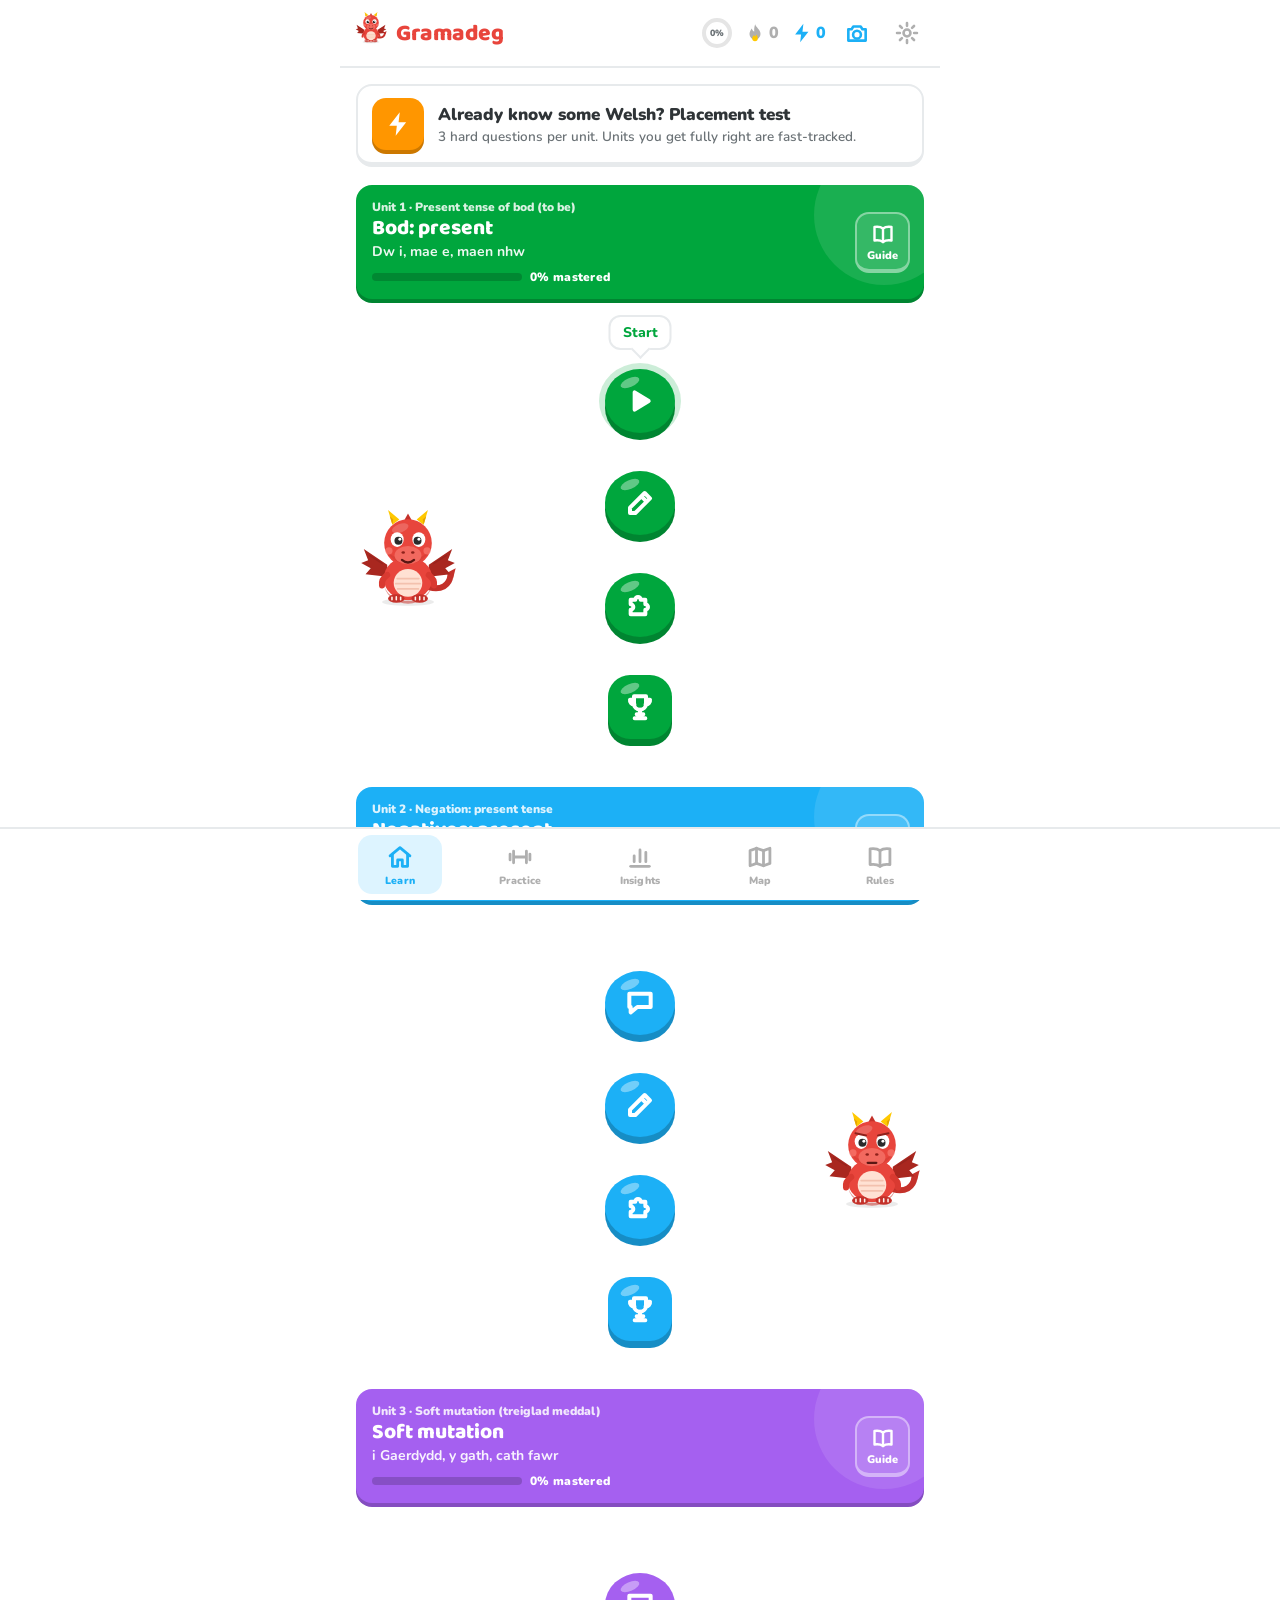
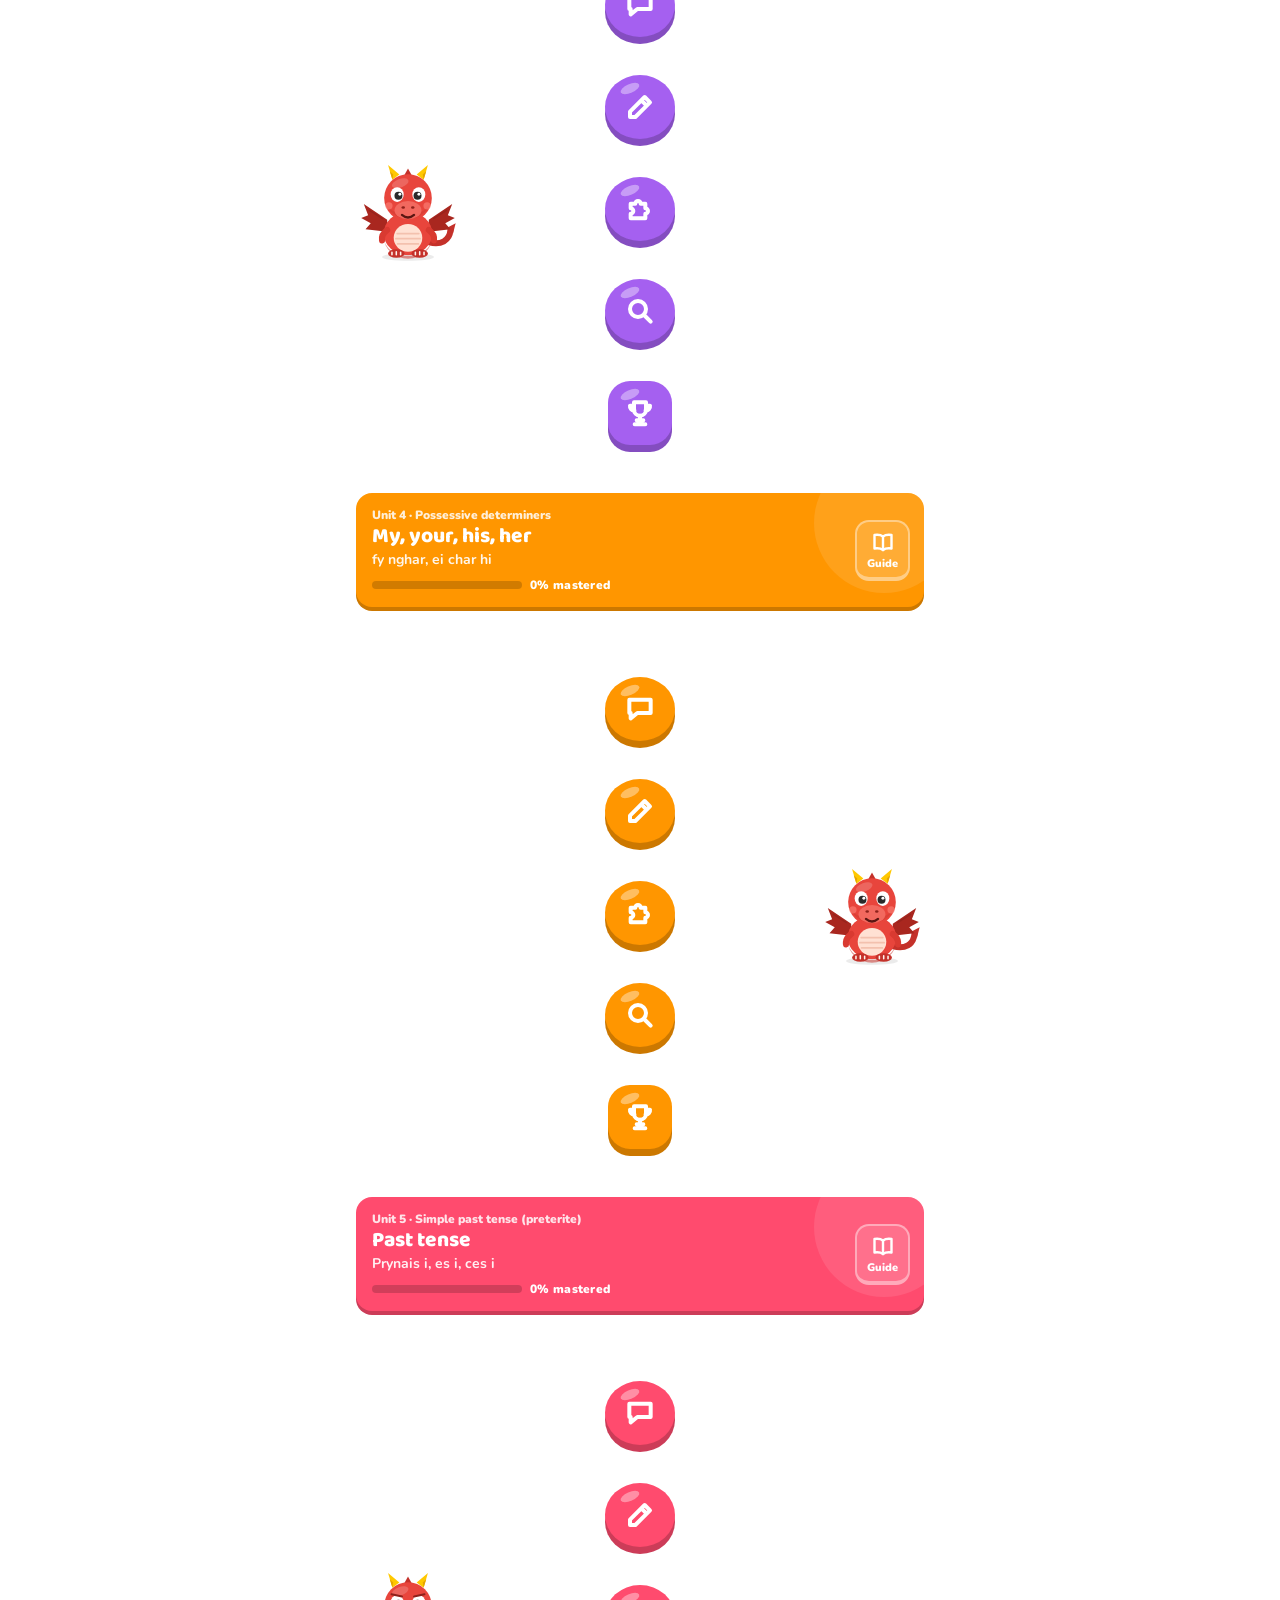
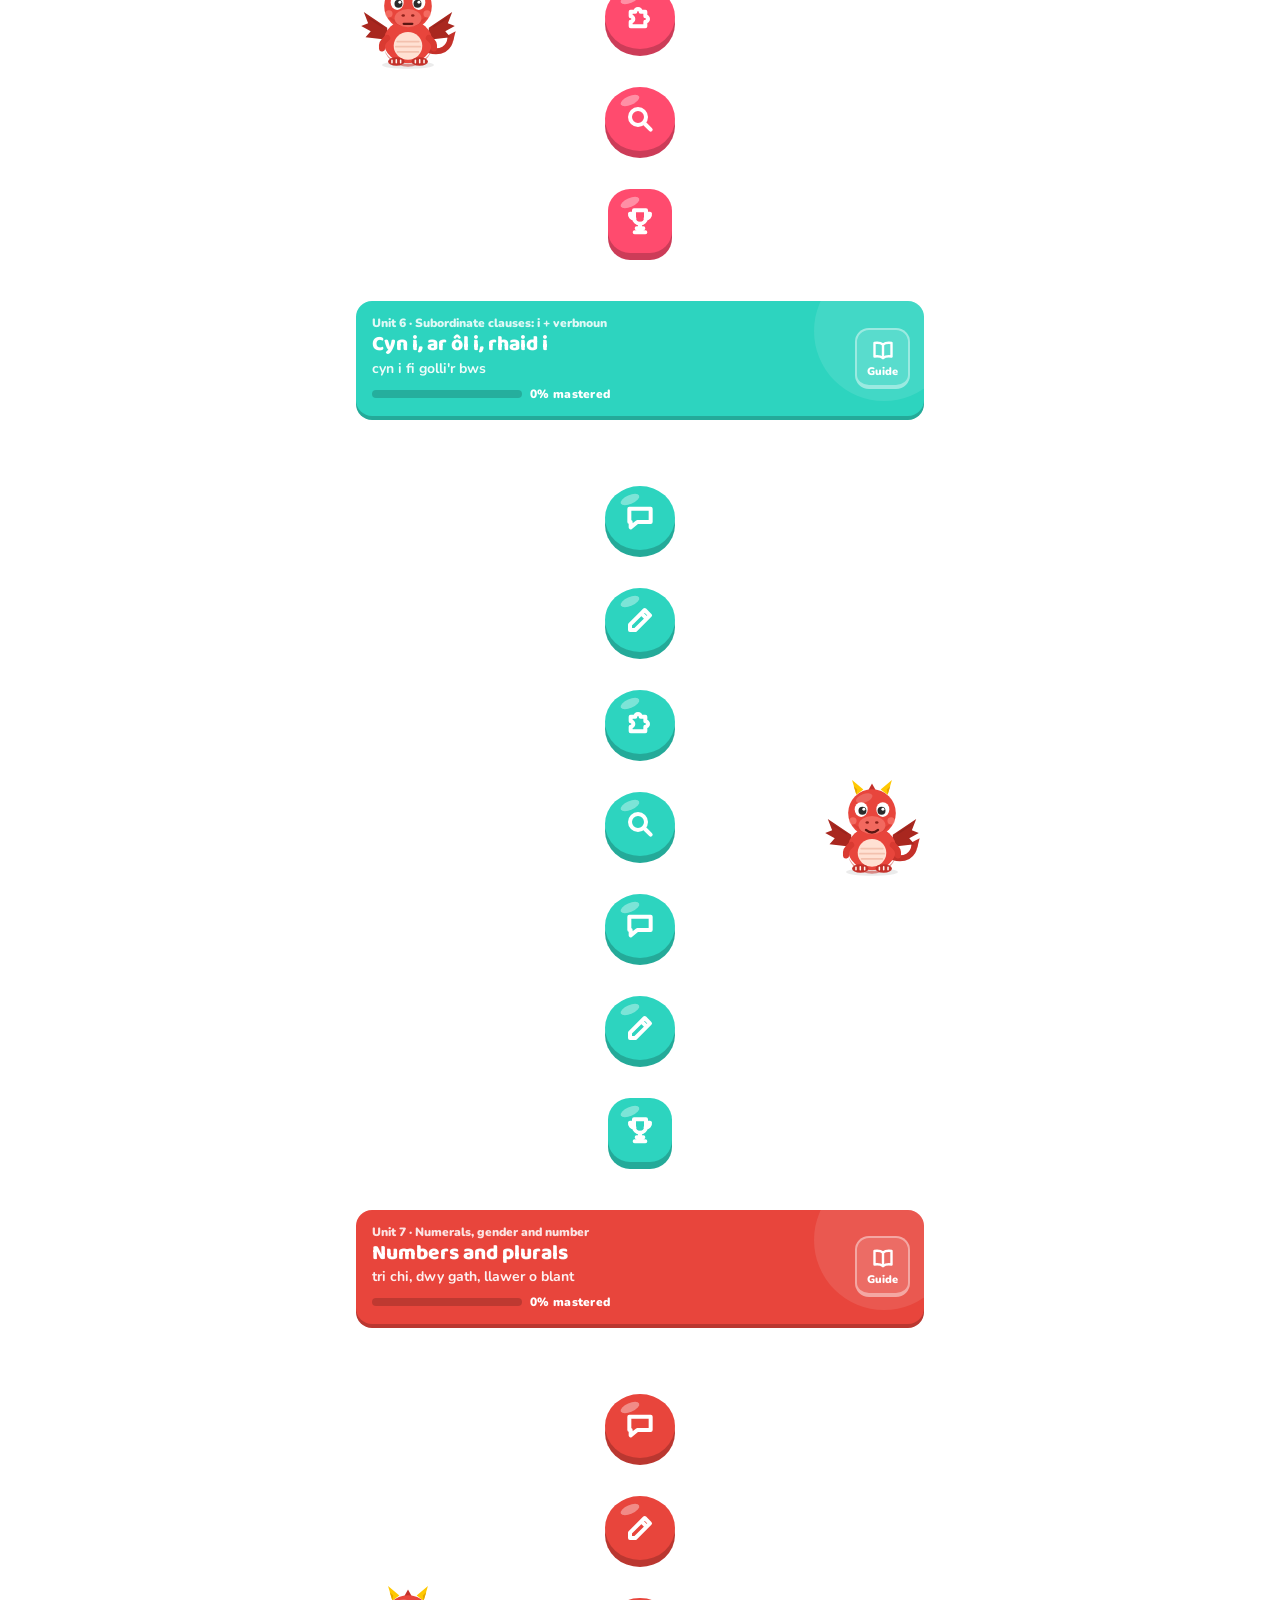
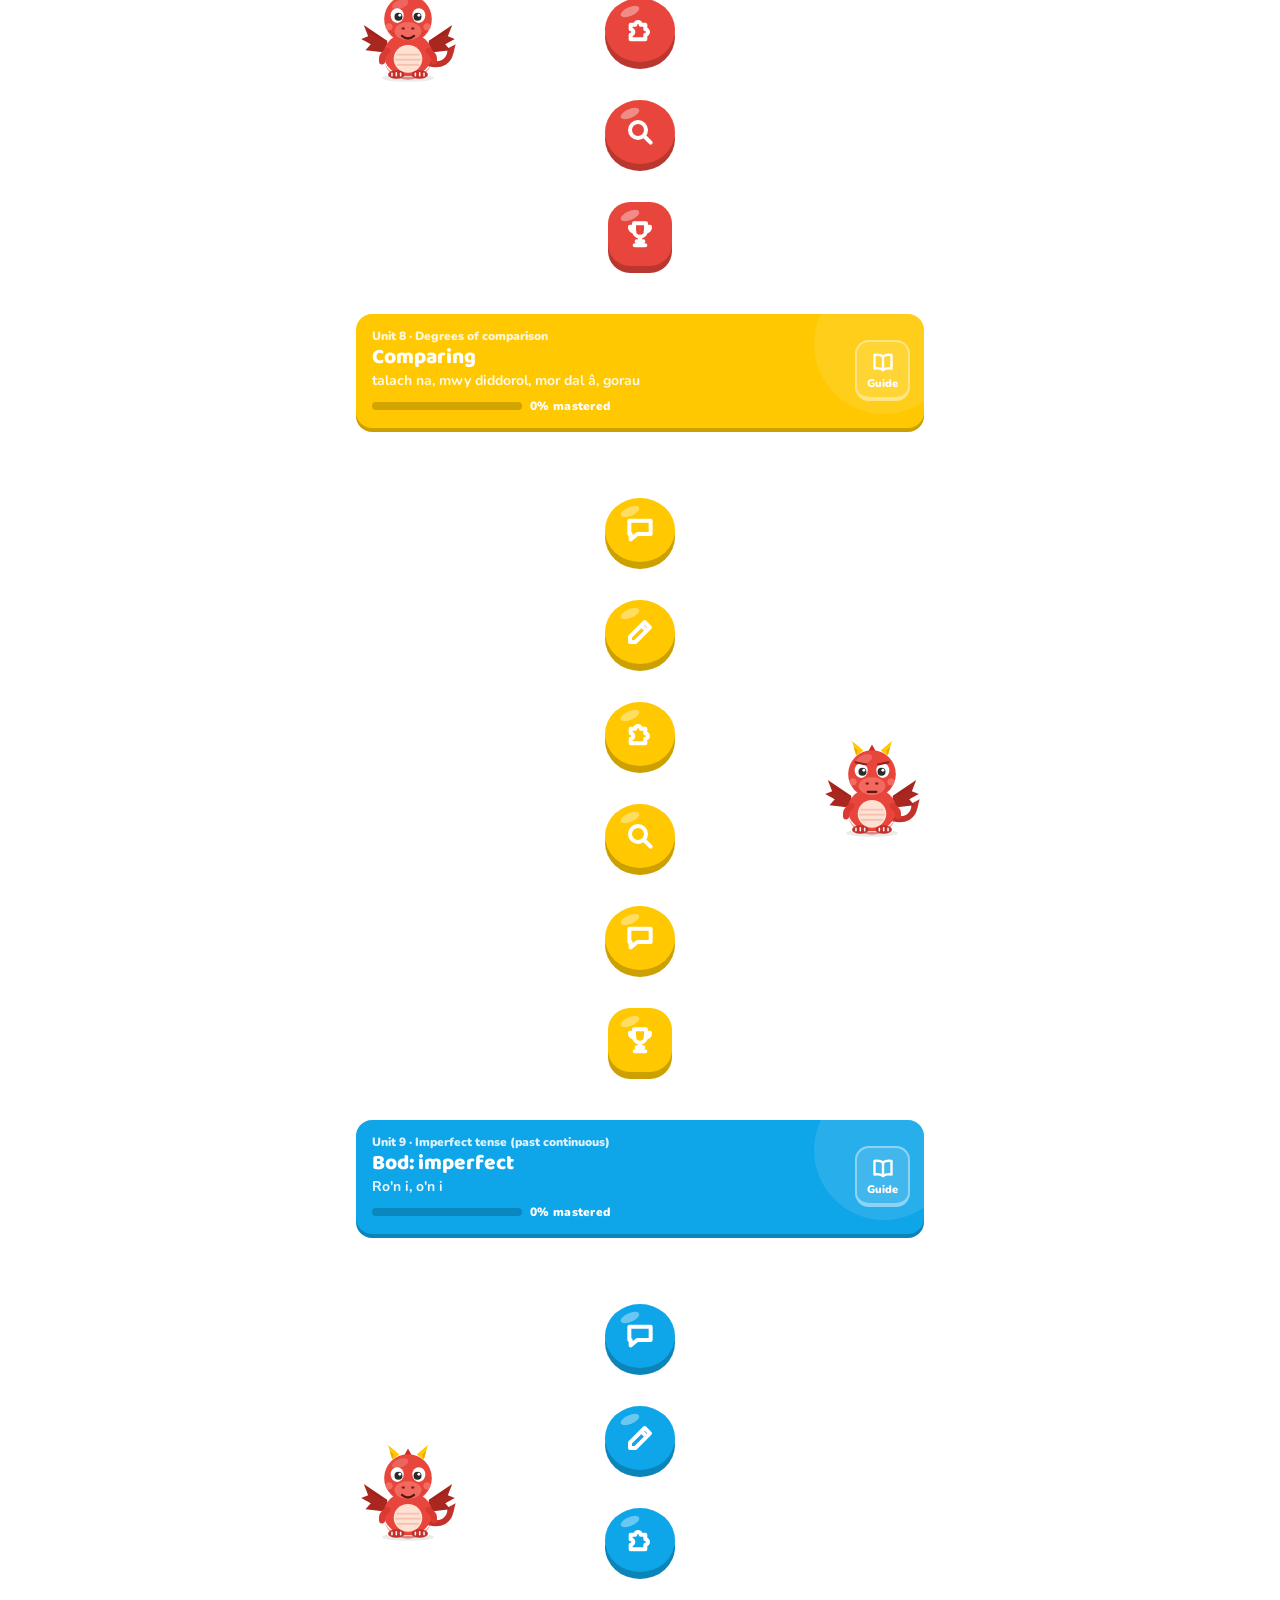
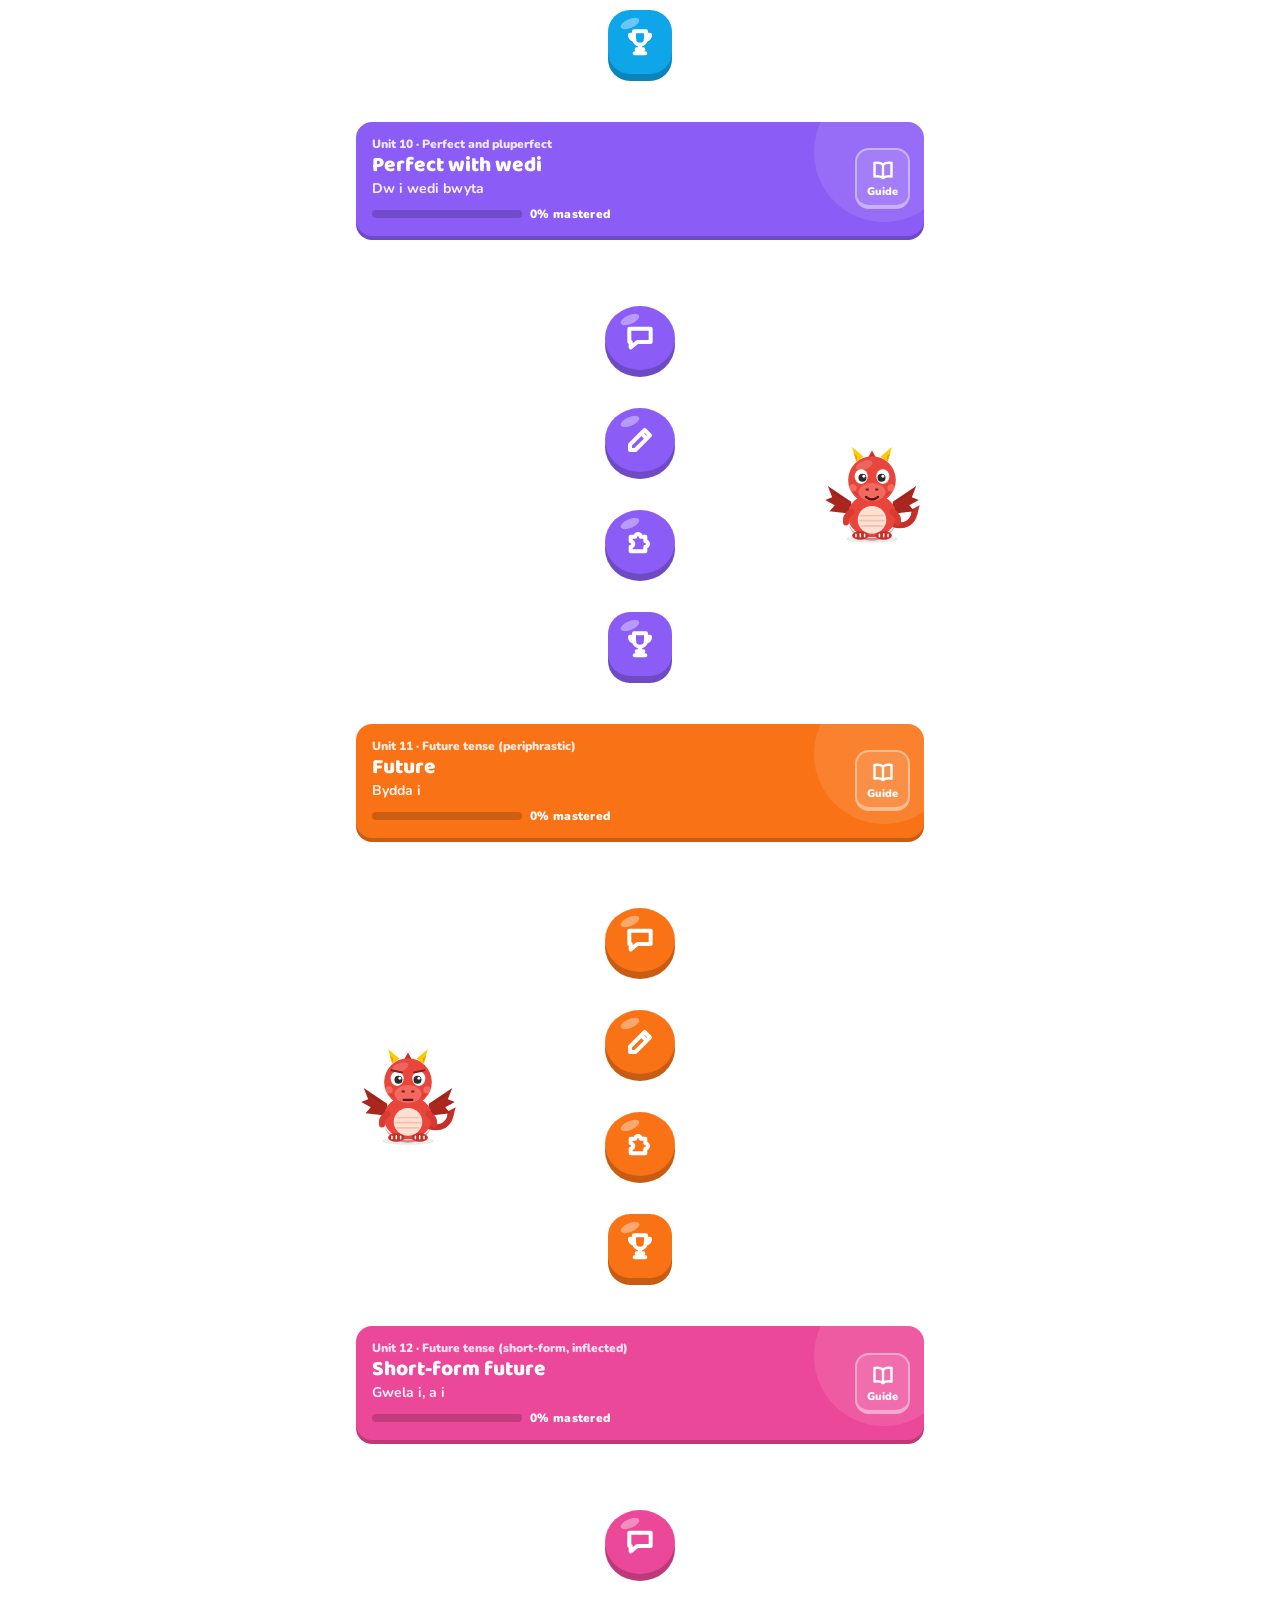
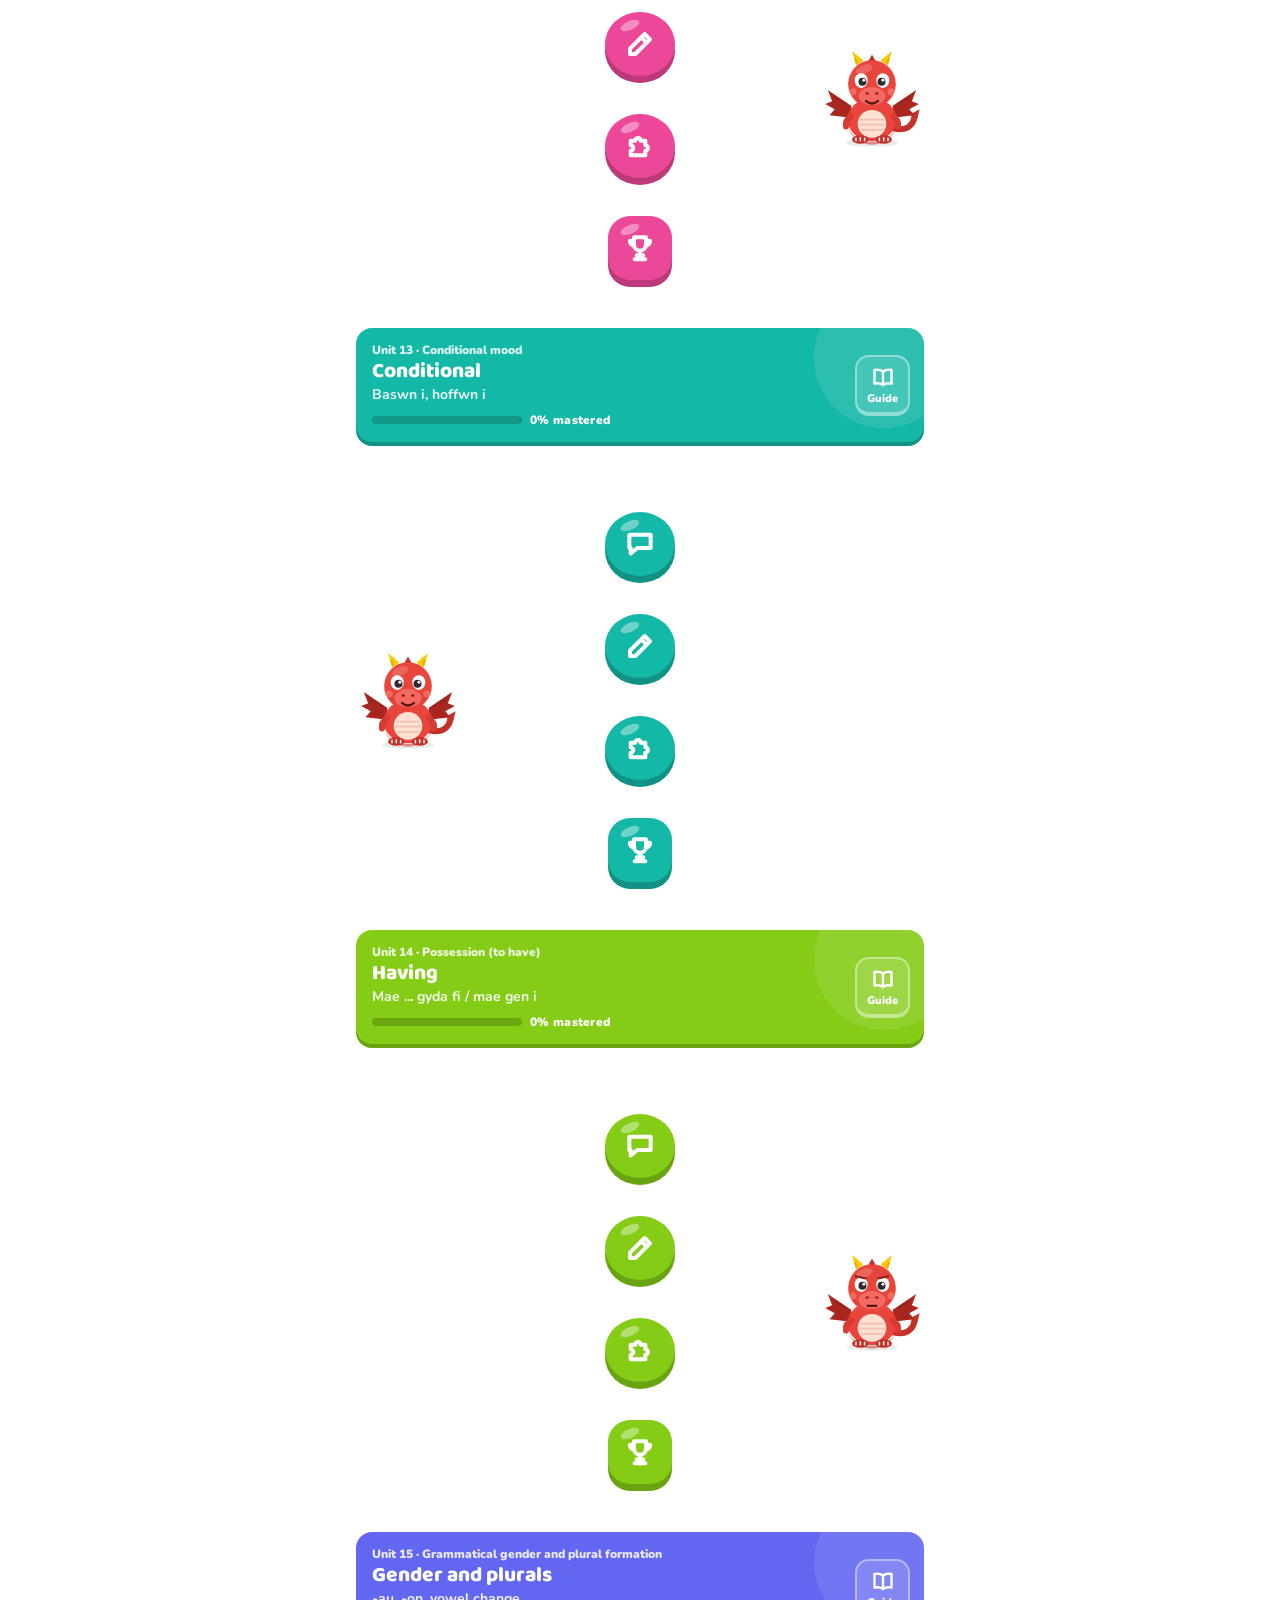
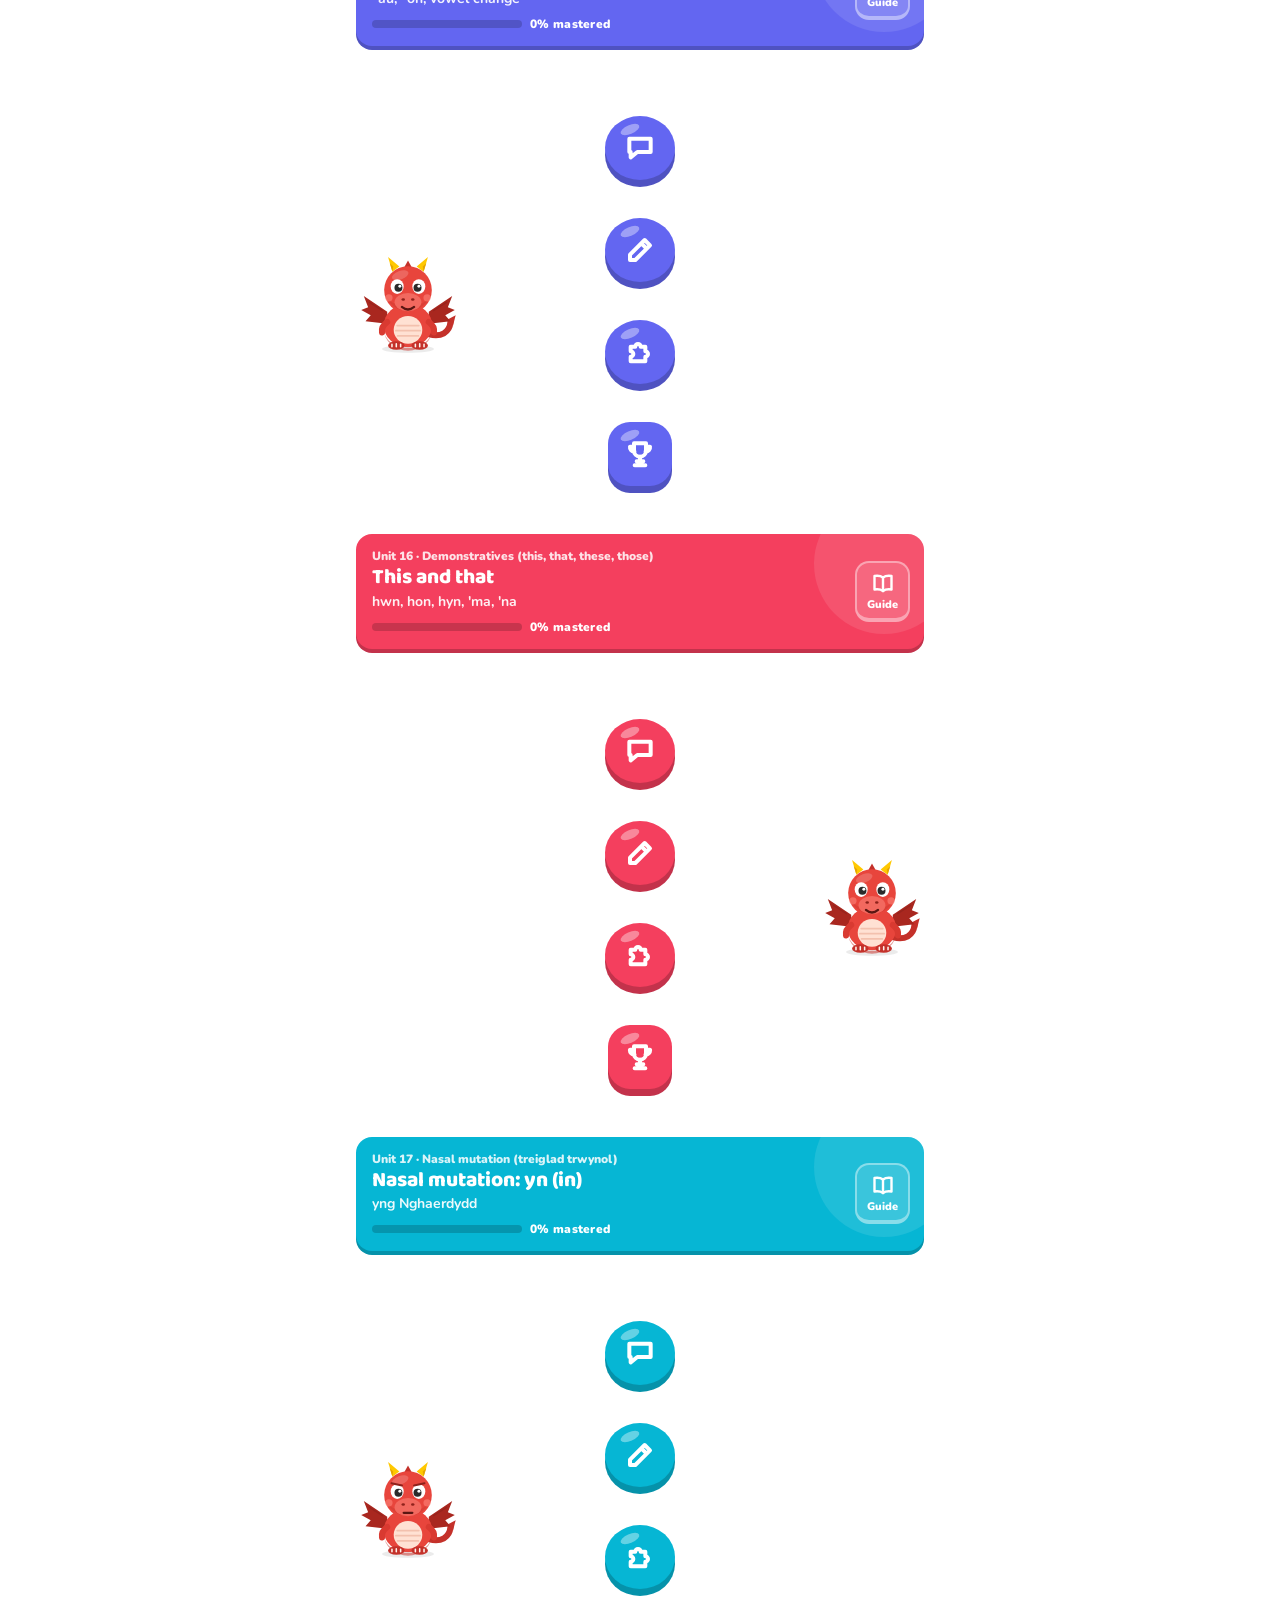
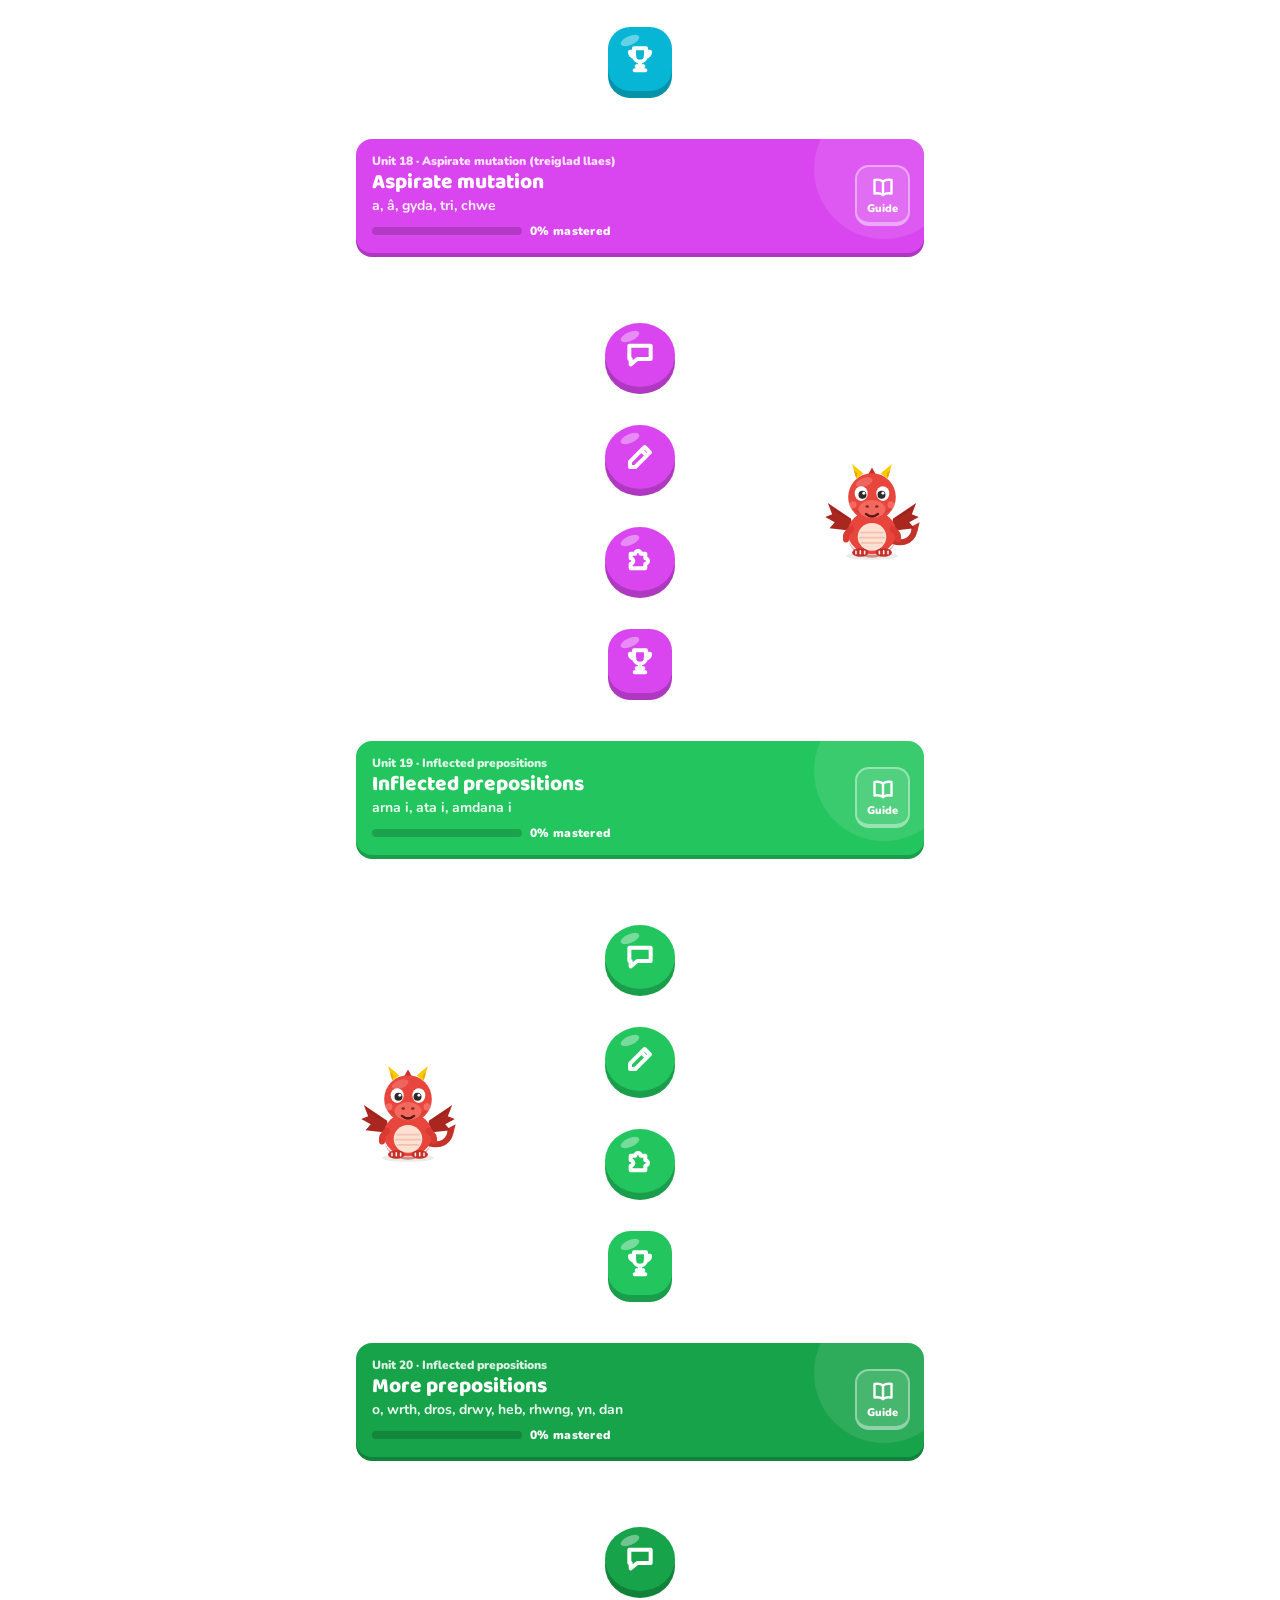
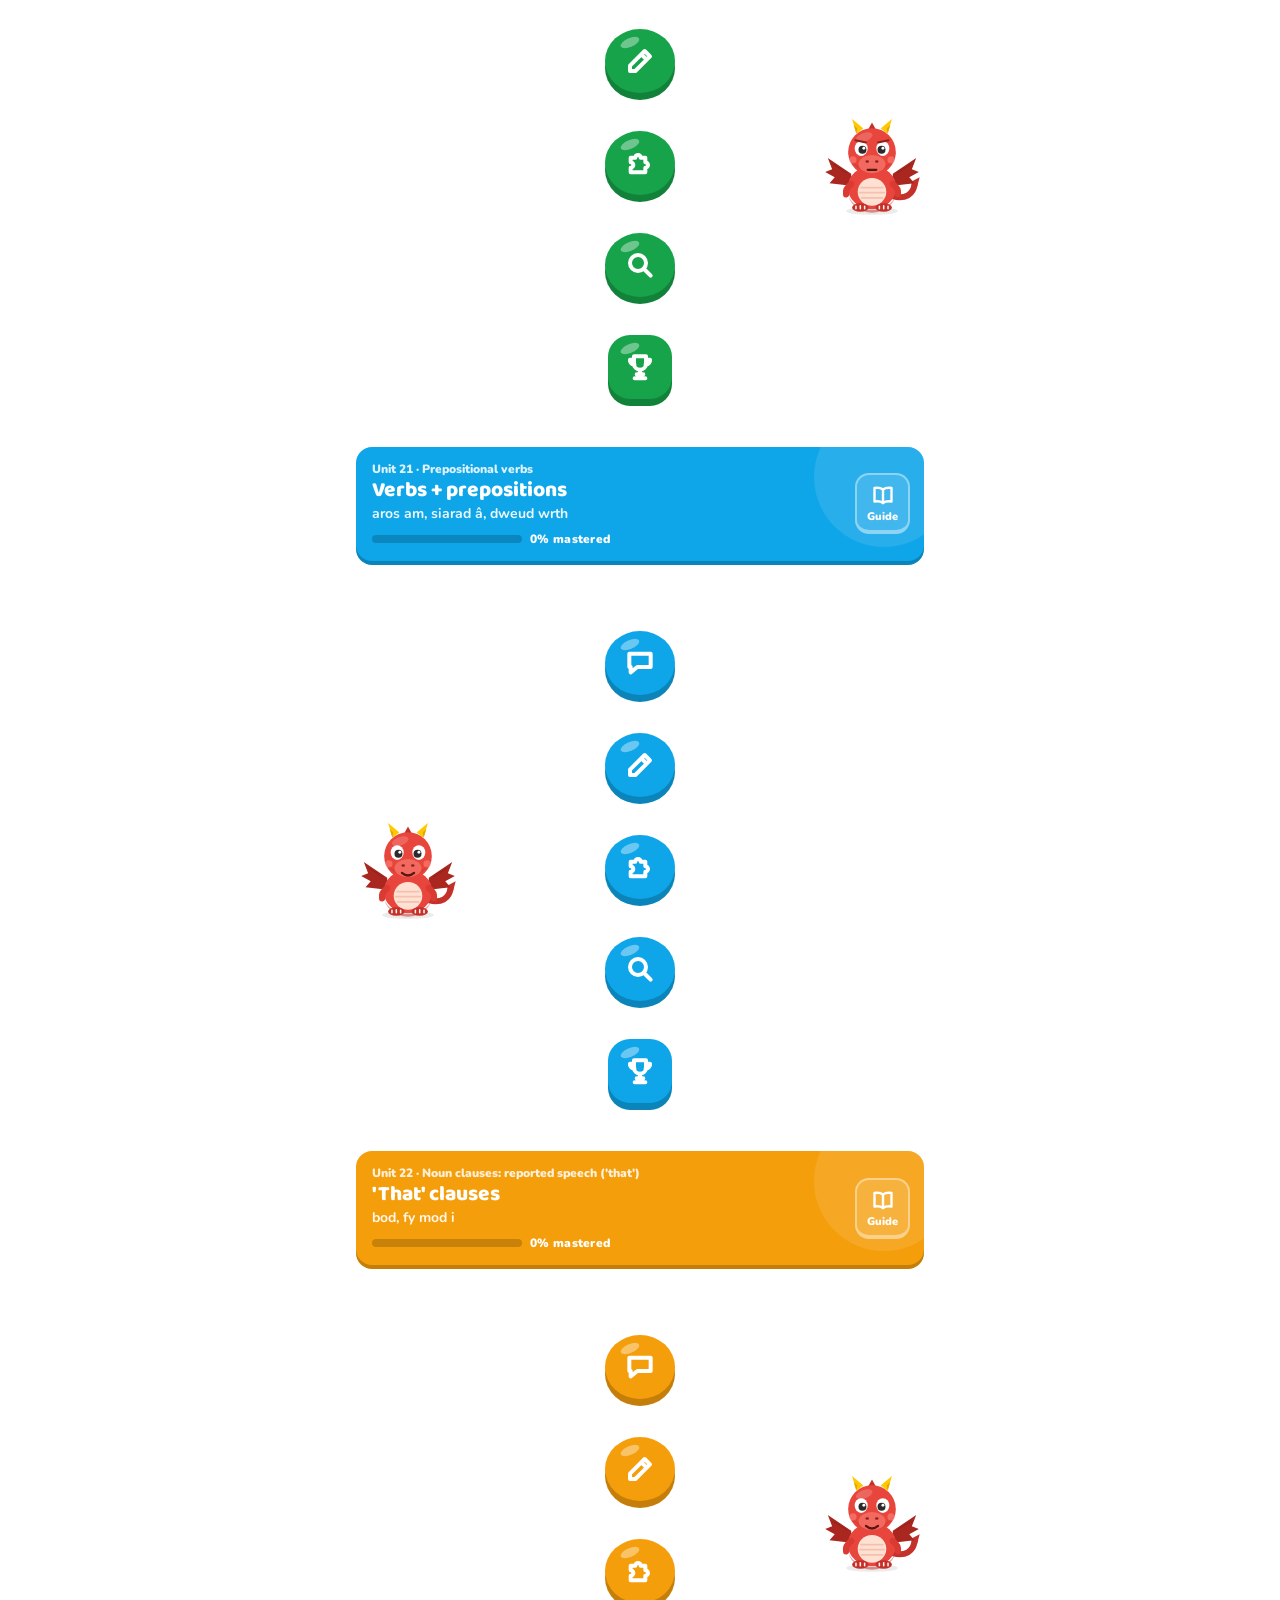
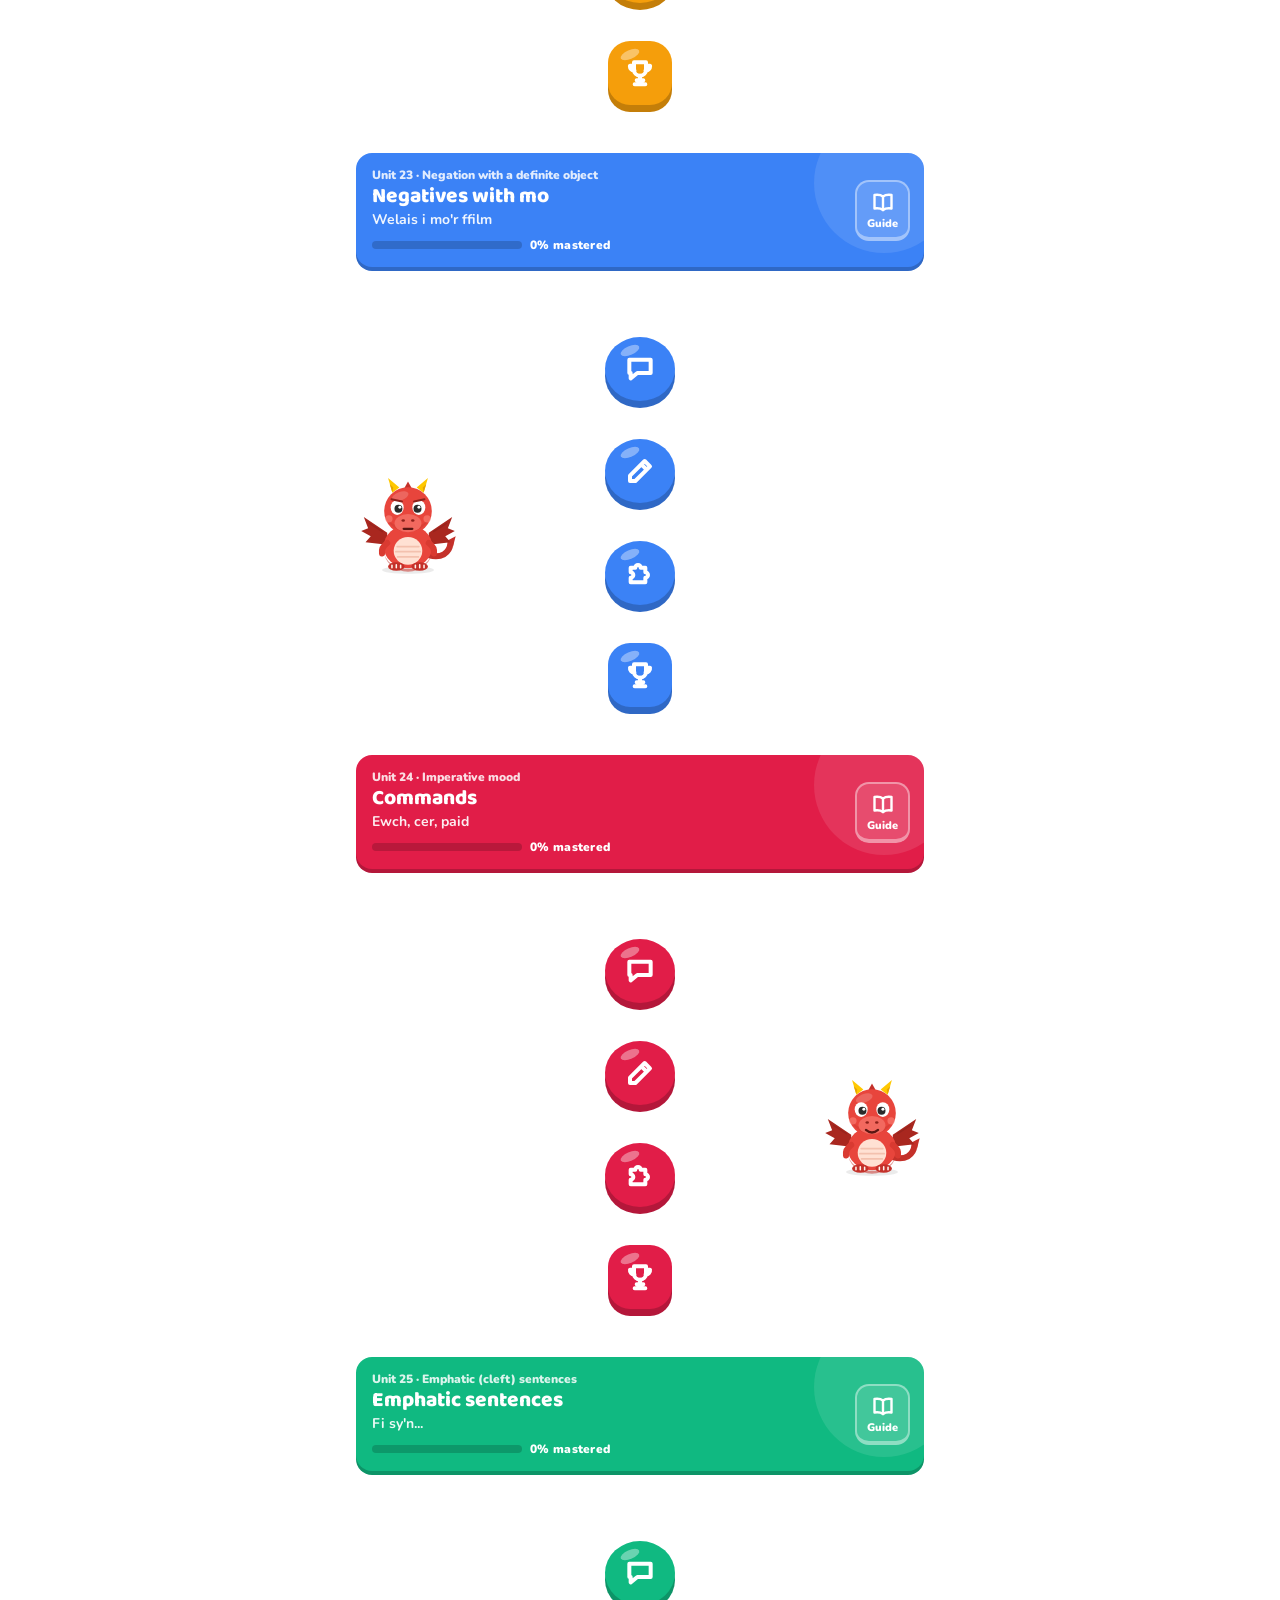
==== commit c796c5ea: "Gramadeg: add motion system, harp sound palette and refined styling Co-Authored-By: Claude Opus 5.5 " ====
--- a/gramadeg/index.html
+++ b/gramadeg/index.html
@@ -16,8 +16,8 @@
 <style>
 :root{
   --bg:#FFFFFF; --ink:#3C3C3C; --ink2:#4B4B4B; --dim:#777777; --dimmer:#AFAFAF; --line:#E5E5E5; --soft:#F7F7F7;
-  --green:#58CC02; --green-d:#58A700; --green-bg:#D7FFB8;
-  --red:#FF4B4B; --red-d:#EA2B2B; --red-bg:#FFDFE0;
+  --green:#00A63D; --green-d:#007F2F; --green-bg:#DDF6E4;
+  --red:#E5484D; --red-d:#C4323A; --red-bg:#FDE8E8;
   --blue:#1CB0F6; --blue-d:#1899D6; --blue-bg:#DDF4FF; --blue-line:#84D8FF;
   --orange:#FF9600; --orange-d:#E08600; --gold:#FFC800; --gold-d:#E5A500; --purple:#CE82FF;
   --dragon:#E8453C;
@@ -36,7 +36,7 @@
 .h-title{font-family:var(--fd);font-weight:800;letter-spacing:-.2px}
 
 /* buttons */
-.btn{display:flex;align-items:center;justify-content:center;gap:8px;width:100%;border:0;border-radius:var(--r);padding:14px 16px 15px;font-weight:900;font-size:16px;letter-spacing:.8px;text-transform:uppercase;color:#fff;background:var(--green);box-shadow:0 4px 0 var(--green-d);transition:transform .06s,box-shadow .06s,filter .15s}
+.btn{display:flex;align-items:center;justify-content:center;gap:8px;width:100%;border:0;border-radius:var(--r);padding:14px 16px 15px;font-weight:900;font-size:16px;color:#fff;background:var(--green);box-shadow:0 4px 0 var(--green-d);transition:transform .06s,box-shadow .06s,filter .15s}
 .btn:active{transform:translateY(4px);box-shadow:0 0 0 var(--green-d)}
 .btn:disabled{background:var(--line);color:var(--dimmer);box-shadow:0 4px 0 #D4D4D4}
 .btn.red{background:var(--red);box-shadow:0 4px 0 var(--red-d)}
@@ -67,7 +67,7 @@
 .tab.on{display:block}
 .nav{position:fixed;bottom:0;left:0;right:0;z-index:15;background:#fff;border-top:2px solid var(--line);padding:6px 8px calc(6px + var(--safe-b));display:flex;justify-content:center}
 .nav-in{display:flex;width:100%;max-width:600px;justify-content:space-around}
-.nav button{flex:1;background:none;border:2px solid transparent;border-radius:14px;padding:6px 2px 4px;display:flex;flex-direction:column;align-items:center;gap:2px;color:var(--dimmer);font-size:11px;font-weight:900;text-transform:uppercase;letter-spacing:.4px;max-width:96px}
+.nav button{flex:1;background:none;border:2px solid transparent;border-radius:14px;padding:6px 2px 4px;display:flex;flex-direction:column;align-items:center;gap:2px;color:var(--dimmer);font-size:11px;font-weight:900;max-width:96px}
 .nav button svg.i{width:28px;height:28px}
 .nav button.on{color:var(--blue);background:var(--blue-bg);border-color:var(--blue-line)}
 
@@ -75,10 +75,10 @@
 .unit-banner{position:relative;border-radius:var(--r);color:#fff;padding:14px 14px 14px 16px;margin:4px 0 22px;display:flex;align-items:center;gap:12px;overflow:hidden}
 .unit-banner::after{content:'';position:absolute;right:-30px;top:-40px;width:140px;height:140px;border-radius:50%;background:rgba(255,255,255,.1)}
 .unit-banner .meta{flex:1;position:relative;z-index:1}
-.unit-banner .kicker{font-size:12px;font-weight:900;letter-spacing:.8px;text-transform:uppercase;opacity:.85}
+.unit-banner .kicker{font-size:12px;font-weight:900;opacity:.85}
 .unit-banner .t{font-family:var(--fd);font-weight:800;font-size:21px;line-height:1.1;margin:2px 0}
 .unit-banner .s{font-size:14px;opacity:.92}
-.unit-banner .guide{position:relative;z-index:1;display:flex;flex-direction:column;align-items:center;gap:2px;border:2px solid rgba(255,255,255,.4);border-bottom-width:4px;background:rgba(255,255,255,.12);color:#fff;border-radius:14px;padding:8px 10px 6px;font-weight:900;font-size:11px;letter-spacing:.5px;text-transform:uppercase}
+.unit-banner .guide{position:relative;z-index:1;display:flex;flex-direction:column;align-items:center;gap:2px;border:2px solid rgba(255,255,255,.4);border-bottom-width:4px;background:rgba(255,255,255,.12);color:#fff;border-radius:14px;padding:8px 10px 6px;font-weight:900;font-size:11px;}
 .path{position:relative;display:flex;flex-direction:column;align-items:center;gap:22px;margin:0 0 40px;padding-top:40px;min-height:100px}
 .node{position:relative;width:80px;height:80px;display:grid;place-items:center}
 .node .ring{position:absolute;inset:-9px;width:98px;height:98px}
@@ -92,7 +92,7 @@
 .path .deco{position:absolute;top:50%;margin-top:-30px;width:104px;height:104px;pointer-events:none}
 .path .deco.l{left:0} .path .deco.r{right:0}
 .coming{margin-top:10px;border-top:2px solid var(--line);padding-top:18px}
-.coming h3{font-size:13px;color:var(--dim);text-transform:uppercase;letter-spacing:.8px;margin:0 0 8px}
+.coming h3{font-size:13px;color:var(--dim);margin:0 0 8px}
 .soon-row{display:flex;align-items:center;gap:12px;padding:10px 2px}
 .soon-row .lk{width:46px;height:42px;border-radius:50%;background:var(--line);box-shadow:0 5px 0 #D0D0D0;display:grid;place-items:center;color:var(--dimmer)}
 .soon-row b{display:block;color:#9A9A9A;font-size:15px}
@@ -113,7 +113,7 @@
 .mode span{display:block;font-size:13.5px;color:var(--dim);line-height:1.3;margin-top:2px}
 .mode .count{font-family:var(--fd);font-size:22px;font-weight:800;min-width:30px;text-align:right}
 .mode.disabled{opacity:.5}
-.sec-h{font-size:13px;font-weight:900;color:var(--dim);text-transform:uppercase;letter-spacing:.8px;margin:24px 0 10px}
+.sec-h{font-size:13px;font-weight:900;color:var(--dim);margin:24px 0 10px}
 .weak{display:flex;align-items:center;gap:12px;padding:10px 0;border-bottom:2px solid var(--line)}
 .weak:last-child{border-bottom:0}
 .weak .dot{width:38px;height:38px;border-radius:50%;display:grid;place-items:center;color:#fff;flex:none}
@@ -131,7 +131,7 @@
 
 .nav button{max-width:84px;letter-spacing:.2px;font-size:10.5px}
 /* insights */
-.vchip{font-size:11px;font-weight:900;text-transform:uppercase;letter-spacing:.4px;padding:4px 8px;border-radius:8px;white-space:nowrap}
+.vchip{font-size:11px;font-weight:900;padding:4px 8px;border-radius:8px;white-space:nowrap}
 .vchip.weak{background:var(--red-bg);color:var(--red-d)} .vchip.shaky{background:#FFF0D5;color:var(--orange-d)}
 .vchip.solid{background:var(--green-bg);color:var(--green-d)} .vchip.nodata{background:var(--soft);color:var(--dimmer)}
 .sk{display:flex;align-items:center;gap:10px;padding:10px 0;border-bottom:2px solid var(--line)}
@@ -143,7 +143,7 @@
 .sumgrid{display:grid;grid-template-columns:1fr 1fr;gap:8px}
 .sumgrid div{background:var(--soft);border-radius:12px;padding:10px}
 .sumgrid b{display:block;font-family:var(--fd);font-size:22px;line-height:1}
-.sumgrid span{font-size:11.5px;color:var(--dim);text-transform:uppercase;letter-spacing:.4px}
+.sumgrid span{font-size:11.5px;color:var(--dim);}
 .solidwrap{display:flex;flex-wrap:wrap;gap:6px}
 .conf{padding:9px 0;border-bottom:2px solid var(--line);font-size:14px}
 .conf:last-child{border-bottom:0}
@@ -160,7 +160,7 @@
 .kv{display:grid;grid-template-columns:1fr 1fr;gap:8px;flex:1}
 .kv div{background:var(--soft);border-radius:12px;padding:8px 10px}
 .kv b{display:block;font-family:var(--fd);font-size:20px;line-height:1}
-.kv span{font-size:11.5px;color:var(--dim);text-transform:uppercase;letter-spacing:.4px}
+.kv span{font-size:11.5px;color:var(--dim);}
 .legend{display:flex;flex-wrap:wrap;gap:12px;font-size:12px;color:var(--dim);margin:6px 0 4px}
 .legend i{display:inline-block;width:10px;height:10px;border-radius:50%;margin-right:5px;vertical-align:-1px}
 .tree{position:relative;margin-top:8px}
@@ -179,7 +179,7 @@
 .leaf .lt{flex:1;min-width:0}
 .leaf .lt b{display:block;font-size:15px}
 .leaf .lt span{font-size:12.5px;color:var(--dim)}
-.chip-s{font-size:11px;font-weight:900;text-transform:uppercase;letter-spacing:.4px;padding:4px 8px;border-radius:8px;white-space:nowrap}
+.chip-s{font-size:11px;font-weight:900;padding:4px 8px;border-radius:8px;white-space:nowrap}
 .chip-s.new{background:var(--blue-bg);color:var(--blue-d)}
 .chip-s.learn{background:#FFF0D5;color:var(--orange-d)}
 .chip-s.strong{background:var(--green-bg);color:var(--green-d)}
@@ -216,7 +216,7 @@
 .combo{font-weight:900;color:var(--orange);display:flex;align-items:center;gap:2px;font-size:15px;min-width:38px}
 .combo svg{width:20px;height:20px}
 .qwrap{flex:1;padding:6px 16px 20px;overflow-y:auto}
-.qkicker{display:flex;align-items:center;gap:6px;font-size:13px;font-weight:900;text-transform:uppercase;letter-spacing:.6px;margin-bottom:4px}
+.qkicker{display:flex;align-items:center;gap:6px;font-size:13px;font-weight:900;margin-bottom:4px}
 .qkicker.again{color:var(--orange)}
 .qtitle{font-family:var(--fd);font-weight:800;font-size:25px;line-height:1.15;margin:0 0 14px;color:var(--ink2)}
 .speaker{display:flex;align-items:flex-end;gap:8px;margin-bottom:20px}
@@ -225,7 +225,7 @@
 .sb::before{content:'';position:absolute;left:-8px;bottom:22px;width:12px;height:12px;background:#fff;border-left:2px solid var(--line);border-bottom:2px solid var(--line);transform:rotate(45deg)}
 .sb small{display:block;color:var(--dim);font-size:14.5px;font-weight:700;margin-top:6px}
 .blank{display:inline-block;min-width:56px;border-bottom:3px solid var(--dimmer);margin:0 2px}
-.rlink{background:none;border:0;color:var(--blue);font-weight:900;font-size:12.5px;text-transform:uppercase;letter-spacing:.5px;display:inline-flex;align-items:center;gap:4px;padding:0}
+.rlink{background:none;border:0;color:var(--blue);font-weight:900;font-size:12.5px;display:inline-flex;align-items:center;gap:4px;padding:0}
 .rlink svg.i{width:16px;height:16px}
 .opts{display:flex;flex-direction:column;gap:10px}
 .opts{gap:8px!important}
@@ -268,7 +268,7 @@
 .fb-ans{font-weight:900;font-size:16.5px;margin-top:3px}
 .fb-exp{font-size:14.5px;margin-top:5px;color:var(--ink2);font-weight:700;line-height:1.35}
 .fb-tools{display:flex;gap:14px;margin-top:8px}
-.fb-tools button{background:none;border:0;padding:0;font-size:12px;font-weight:900;text-transform:uppercase;letter-spacing:.5px;display:flex;gap:4px;align-items:center}
+.fb-tools button{background:none;border:0;padding:0;font-size:12px;font-weight:900;display:flex;gap:4px;align-items:center}
 .fb-tools svg.i{width:15px;height:15px}
 .lfoot.right .fb-tools button{color:var(--green-d)} .lfoot.wrong .fb-tools button{color:var(--red-d)}
 
@@ -279,11 +279,11 @@
 .done h1{font-family:var(--fd);color:var(--gold);font-size:34px;margin:8px 0 22px;text-shadow:0 2px 0 var(--gold-d)}
 .tiles3{display:flex;gap:10px;width:100%;max-width:380px;margin-bottom:20px}
 .t3{flex:1;border:2px solid;border-radius:var(--r);overflow:hidden}
-.t3 .h{color:#fff;font-weight:900;font-size:11px;padding:5px;text-transform:uppercase;letter-spacing:.5px}
+.t3 .h{color:#fff;font-weight:900;font-size:11px;padding:5px;}
 .t3 .v{font-size:22px;font-weight:900;padding:12px 4px;display:flex;align-items:center;justify-content:center;gap:4px}
 .t3 .v svg{width:22px;height:22px}
 .recap{width:100%;max-width:380px;text-align:left;margin-bottom:20px}
-.recap h3{font-size:13px;color:var(--dim);text-transform:uppercase;letter-spacing:.6px;margin:0 0 6px}
+.recap h3{font-size:13px;color:var(--dim);margin:0 0 6px}
 .recap div{border:2px solid var(--line);border-radius:12px;padding:8px 12px;margin-bottom:6px;font-size:14.5px}
 .recap div b{color:var(--green-d)}
 .done .btn{max-width:380px}
@@ -308,7 +308,7 @@
 .shotbtn{color:var(--blue,#1CB0F6)!important}.shotbtn svg.i{width:26px;height:26px}
 .xp-shot{display:block;max-width:100%;max-height:200px;margin:0 auto 12px;border-radius:12px;border:2px solid var(--line)}
 .xbox{border:2px solid var(--line);border-radius:14px;padding:12px 14px;margin-bottom:12px}
-.xbox h4{margin:0 0 6px;font-size:12.5px;font-weight:900;color:var(--dim);text-transform:uppercase;letter-spacing:.7px}
+.xbox h4{margin:0 0 6px;font-size:12.5px;font-weight:900;color:var(--dim);}
 .xbox .cy{font-size:20px;font-weight:800;color:var(--ink)}.xbox .en{font-size:15px;color:var(--dim);margin-top:2px}
 .xbox p{margin:6px 0 0;font-size:15px;line-height:1.45}
 .xpat{display:block;margin:6px 0;padding:7px 10px;border-radius:10px;background:#EAF6FE;color:#0E6EA8;font-weight:800;font-size:14.5px}
@@ -327,7 +327,7 @@
 .unit-stats{display:grid;grid-template-columns:repeat(3,1fr);gap:8px;margin:6px 0 10px}
 .unit-stats div{background:var(--soft);border-radius:12px;padding:8px;text-align:center}
 .unit-stats b{display:block;font-family:var(--fd);font-size:20px}
-.unit-stats span{font-size:11px;color:var(--dim);text-transform:uppercase}
+.unit-stats span{font-size:11px;color:var(--dim);}
 .setrow{border-top:2px solid var(--line);padding:14px 0}
 .setrow b{display:block;margin-bottom:4px}
 .setrow p{margin:0 0 10px;color:var(--dim);font-size:14px}
@@ -337,7 +337,7 @@
 .toast.on{opacity:1}
 /* grammar terms */
 .termbox{border:2px solid var(--blue-line);background:var(--blue-bg);border-radius:14px;padding:10px 12px;margin:0 0 12px}
-.termbox span{display:block;font-size:11.5px;font-weight:900;letter-spacing:.6px;text-transform:uppercase;color:var(--blue-d)}
+.termbox span{display:block;font-size:11.5px;font-weight:900;color:var(--blue-d)}
 .termbox span i{font-style:normal}
 .termbox b{display:block;font-family:var(--fd);font-size:19px;line-height:1.15;color:var(--ink2);margin:2px 0 4px}
 .termbox p{margin:0;font-size:14px;line-height:1.4;color:var(--ink2)}
@@ -351,9 +351,9 @@
 .unit-banner .prog2{display:flex;align-items:center;gap:8px;margin-top:8px;font-size:12px;font-weight:900;letter-spacing:.3px}
 .unit-banner .prog2 .bar2{flex:1;max-width:150px;height:8px;border-radius:6px;background:rgba(0,0,0,.18);overflow:hidden}
 .unit-banner .prog2 .bar2 i{display:block;height:100%;border-radius:6px;background:#fff}
-.unit-banner .ftpill{display:inline-flex;align-items:center;gap:3px;background:rgba(255,255,255,.22);border-radius:20px;padding:2px 8px 2px 5px;font-size:11px;font-weight:900;letter-spacing:.4px;text-transform:uppercase;margin-left:6px;vertical-align:2px}
+.unit-banner .ftpill{display:inline-flex;align-items:center;gap:3px;background:rgba(255,255,255,.22);border-radius:20px;padding:2px 8px 2px 5px;font-size:11px;font-weight:900;margin-left:6px;vertical-align:2px}
 .unit-banner .ftpill svg.i{width:13px;height:13px;stroke-width:3}
-.hero-cta{position:relative;overflow:hidden;border-radius:20px;background:linear-gradient(160deg,#6BDB12,#58CC02 55%,#4DB302);box-shadow:0 5px 0 #46A302;color:#fff;padding:18px 18px 16px;margin-bottom:18px}
+.hero-cta{position:relative;overflow:hidden;border-radius:20px;background:linear-gradient(160deg,#16B553,#00A63D 55%,#009636);box-shadow:0 4px 0 #007F2F;color:#fff;padding:18px 18px 16px;margin-bottom:18px}
 .hero-cta::after{content:'';position:absolute;right:-40px;top:-50px;width:170px;height:170px;border-radius:50%;background:rgba(255,255,255,.1)}
 .hero-cta .row{display:flex;gap:14px;align-items:center;position:relative;z-index:1}
 .hero-cta .m{width:74px;height:74px;flex:none}
@@ -372,6 +372,90 @@
 @keyframes shake{20%,60%{transform:translateX(-6px)}40%,80%{transform:translateX(6px)}}
 .floaty{animation:float 3s ease-in-out infinite}
 @keyframes float{0%,100%{transform:translateY(0)}50%{transform:translateY(-6px)}}
+
+/* ================= motion and finish ================= */
+:root{ --ink:#2F3437; --ink2:#3A4044; --dim:#6B7276; --line:#E7EAEC; --soft:#F6F7F8;
+  --ease:cubic-bezier(.22,1,.36,1); --spring:cubic-bezier(.34,1.45,.64,1); --press:90ms; }
+.btn{font-size:17px;font-weight:800;letter-spacing:0;transition:transform var(--press) ease-out,box-shadow var(--press) ease-out,background-color .18s ease,color .18s ease}
+.opt,.tile,.chip{transition:transform var(--press) ease-out,border-color .14s ease,background-color .14s ease,color .14s ease}
+.opt:active,.tile:active,.chip:active{transform:translateY(2px) scale(.992)}
+.opt:focus-visible,.tile:focus-visible,.chip:focus-visible,.btn:focus-visible,.nav button:focus-visible{outline:3px solid var(--blue-line);outline-offset:2px}
+.opt.right,.chip.right{animation:settle .34s var(--spring)}
+.opt.wrongsel,.chip.wrongsel{animation:nudge .3s var(--ease)}
+@keyframes settle{0%{transform:scale(.985)}60%{transform:scale(1.012)}100%{transform:none}}
+@keyframes nudge{0%,100%{transform:none}30%{transform:translateX(-4px)}65%{transform:translateX(2.5px)}}
+.shake{animation:none}
+
+/* each question leaves left and the next arrives from the right, options in sequence */
+.qwrap.leave{opacity:0;transform:translateX(-14px);transition:opacity .11s ease-in,transform .11s ease-in}
+.qwrap.enter .qkicker,.qwrap.enter .qtitle,.qwrap.enter .speaker,.qwrap.enter .hint,.qwrap.enter .typein,.qwrap.enter .answer-line,.qwrap.enter .opt,.qwrap.enter .chips,.qwrap.enter .bank{animation:arrive .36s var(--ease) both}
+.qwrap.enter .qtitle{animation-delay:20ms}
+.qwrap.enter .speaker{animation-delay:45ms}
+.qwrap.enter .hint,.qwrap.enter .chips,.qwrap.enter .answer-line{animation-delay:70ms}
+.qwrap.enter .typein,.qwrap.enter .bank{animation-delay:95ms}
+.qwrap.enter .opt:nth-child(1){animation-delay:70ms}.qwrap.enter .opt:nth-child(2){animation-delay:95ms}.qwrap.enter .opt:nth-child(3){animation-delay:120ms}
+.qwrap.enter .opt:nth-child(4){animation-delay:145ms}.qwrap.enter .opt:nth-child(5){animation-delay:170ms}.qwrap.enter .opt:nth-child(n+6){animation-delay:195ms}
+@keyframes arrive{from{opacity:0;transform:translateX(18px)}to{opacity:1;transform:none}}
+.tile{animation:none}
+#aline .tile:last-child{animation:drop .2s var(--spring)}
+@keyframes drop{from{transform:translateY(8px) scale(.94);opacity:.4}to{transform:none;opacity:1}}
+
+/* progress warms up on a run of right answers */
+.prog{height:12px;background:var(--line)}
+.prog i{transition:width .5s var(--ease),background-color .4s ease}
+.prog i::after{top:3px;height:3px}
+.prog.hot i{background:linear-gradient(90deg,var(--green),#7FC241 70%,var(--gold))}
+.combo.bump{animation:settle .3s var(--spring)}
+
+/* answer feedback */
+.lfoot{transition:background-color .2s ease,border-color .2s ease}
+.lfoot.right .fb,.lfoot.wrong .fb{animation:slideup .3s var(--ease)}
+.lfoot.right .badge,.lfoot.wrong .badge{animation:settle .36s var(--spring)}
+.lfoot.right .badge path,.lfoot.wrong .badge path,.lfoot.right .badge line,.lfoot.wrong .badge line{stroke-dasharray:30;stroke-dashoffset:30;animation:draw .34s .06s var(--ease) forwards}
+@keyframes draw{to{stroke-dashoffset:0}}
+
+/* navigation: the highlight slides between tabs */
+.nav-in{position:relative}
+.nav-in.pill::before{content:'';position:absolute;top:0;bottom:0;left:0;width:var(--pw,0);transform:translateX(var(--px,0));background:var(--blue-bg);border-radius:14px;transition:transform .34s var(--ease),width .34s var(--ease)}
+.nav-in.pill button{position:relative;z-index:1}
+.nav-in.pill button.on{background:none;border-color:transparent}
+.nav button{transition:color .18s ease}
+.nav button.on svg.i{animation:settle .32s var(--spring)}
+.tab.enter{animation:tabin .28s var(--ease)}
+@keyframes tabin{from{opacity:0;transform:translateY(6px)}to{opacity:1;transform:none}}
+
+/* path arrives once, on opening the app */
+.path.enter .node{animation:rise .46s var(--ease) both}
+.path.enter .node:nth-of-type(2){animation-delay:50ms}.path.enter .node:nth-of-type(3){animation-delay:100ms}
+.path.enter .node:nth-of-type(4){animation-delay:150ms}.path.enter .node:nth-of-type(n+5){animation-delay:200ms}
+@keyframes rise{from{opacity:0;transform:translateY(14px)}to{opacity:1;transform:none}}
+.node button{transition:transform 90ms ease-out}
+.node .startbubble{animation-duration:2.6s;font-weight:800;letter-spacing:0}
+@keyframes bob{0%,100%{transform:translate(-50%,0)}50%{transform:translate(-50%,-3px)}}
+.floaty{animation-duration:4.5s}
+
+/* sheets */
+.overlay{background:rgba(25,30,34,.42)}
+.overlay.on{animation:fade .2s ease}
+.overlay.on .sheet{animation:sheet .36s var(--ease)}
+@keyframes sheet{from{transform:translateY(36px);opacity:.6}to{transform:none;opacity:1}}
+.toast{animation:toast .3s var(--ease)}
+@keyframes toast{from{opacity:0;transform:translate(-50%,8px)}to{opacity:1;transform:translate(-50%,0)}}
+
+/* lesson end: one orchestrated sequence */
+.done svg.m{animation:none}
+#done.on #doneMascot{animation:settle .5s var(--spring) both}
+#done.on .done h1{animation:rise .46s .1s var(--ease) both}
+#done.on .t3{animation:rise .46s var(--ease) both}
+#done.on .t3:nth-child(1){animation-delay:.2s}#done.on .t3:nth-child(2){animation-delay:.27s}#done.on .t3:nth-child(3){animation-delay:.34s}
+#done.on .recap{animation:rise .46s .44s var(--ease) both}
+#done.on #doneBtn{animation:rise .46s .5s var(--ease) both}
+.done h1{color:var(--ink);text-shadow:none;font-size:32px}
+.t3 .v{font-variant-numeric:tabular-nums}
+
+@media (prefers-reduced-motion:reduce){
+  *,*::before,*::after{animation-duration:.01ms!important;animation-delay:0ms!important;animation-iteration-count:1!important;transition-duration:.01ms!important}
+}
 </style>
 </head>
 <body>
@@ -601,38 +685,83 @@
 let AC=null;
 function audio(){
   try{ if(navigator.audioSession) navigator.audioSession.type = S.loud ? 'playback' : 'ambient'; }catch(e){}
-  AC = AC || new (window.AudioContext||window.webkitAudioContext)(); if(AC.state==='suspended') AC.resume(); return AC;
-}
-// A bell-like note: fundamental plus soft overtones, quick attack, ringing decay.
-function bell(f, at, vol, len){
-  const ac=AC, t=ac.currentTime+at, out=ac.createGain(); out.connect(ac.destination);
-  out.gain.setValueAtTime(0.0001,t); out.gain.exponentialRampToValueAtTime(vol,t+0.006); out.gain.exponentialRampToValueAtTime(0.0001,t+len);
-  [[1,1,'sine'],[2,.28,'sine'],[3,.08,'triangle']].forEach(([m,v,ty])=>{ const o=ac.createOscillator(), g=ac.createGain(); o.type=ty; o.frequency.value=f*m; g.gain.value=v; o.connect(g).connect(out); o.start(t); o.stop(t+len+.05); });
-}
-function sfx(kind, combo){
+  AC = AC || new (window.AudioContext||window.webkitAudioContext)(); if(AC.state==='suspended') AC.resume(); if(!BUS) buildBus(); return AC;
+}
+// Sound palette: a Welsh harp. Each note is a plucked string, synthesised rather than sampled
+// (Karplus-Strong), in D major pentatonic so any run of notes sounds right together.
+let BUS=null, ROOM=null, NOISE=null; const PLUCK={};
+function buildBus(){
+  const ac=AC, sr=ac.sampleRate; BUS=ac.createGain(); BUS.gain.value=2;
+  const comp=ac.createDynamicsCompressor(); comp.threshold.value=-16; comp.ratio.value=3; comp.attack.value=.003; comp.release.value=.2;
+  BUS.connect(comp); comp.connect(ac.destination);
+  // A small, soft room: decaying noise as an impulse response, darkened so it stays out of the way.
+  const len=Math.floor(sr*1.1), ir=ac.createBuffer(2,len,sr);
+  for(let c=0;c<2;c++){ const d=ir.getChannelData(c); for(let i=0;i<len;i++) d[i]=(Math.random()*2-1)*Math.pow(1-i/len,3.4); }
+  ROOM=ac.createConvolver(); ROOM.buffer=ir;
+  const dark=ac.createBiquadFilter(); dark.type='lowpass'; dark.frequency.value=2800;
+  const wet=ac.createGain(); wet.gain.value=.5; ROOM.connect(dark); dark.connect(wet); wet.connect(comp);
+  NOISE=ac.createBuffer(1,Math.floor(sr*.4),sr); const n=NOISE.getChannelData(0); for(let i=0;i<n.length;i++) n[i]=Math.random()*2-1;
+}
+function pluckBuf(f){
+  const k=Math.round(f*100); if(PLUCK[k]) return PLUCK[k];
+  const sr=AC.sampleRate, N=Math.max(2,Math.round(sr/f-.5)), len=Math.floor(sr*1.5), b=AC.createBuffer(1,len,sr), y=b.getChannelData(0);
+  let p=0; for(let i=0;i<N;i++){ p+=.55*((Math.random()*2-1)-p); y[i]=p; }         // the pluck: a soft burst of noise
+  const at=Math.max(1,Math.round(N*.2)); for(let i=N-1;i>=at;i--) y[i]-=.85*y[i-at];   // plucked a fifth of the way along the string
+  const fall=Math.pow(.001,1/(f*1.5)); y[N]=y[N]||0;
+  for(let i=N+1;i<len;i++) y[i]=fall*.5*(y[i-N]+y[i-N-1]);                          // the string rings and darkens
+  let peak=0; for(let i=0;i<len;i++) peak=Math.max(peak,Math.abs(y[i])); if(peak) for(let i=0;i<len;i++) y[i]/=peak;
+  for(let i=len-2000;i<len;i++) y[i]*=(len-i)/2000;
+  return PLUCK[k]={b, rate:f*(N+.5)/sr};
+}
+function pluck(f, at, vol, o={}){
+  const ac=AC, t=ac.currentTime+at, {b,rate}=pluckBuf(f), src=ac.createBufferSource(), g=ac.createGain(), lp=ac.createBiquadFilter();
+  src.buffer=b; src.playbackRate.value=rate; lp.type='lowpass'; lp.frequency.value=o.tone||5200; g.gain.value=vol;
+  src.connect(lp); lp.connect(g);
+  let out=g; if(ac.createStereoPanner){ const pn=ac.createStereoPanner(); pn.pan.value=o.pan||0; g.connect(pn); out=pn; }
+  out.connect(BUS); const send=ac.createGain(); send.gain.value=o.room==null?.32:o.room; out.connect(send); send.connect(ROOM);
+  src.start(t); src.stop(t+1.5);
+}
+// A breath of filtered noise: tap = a small wooden tick, turn = the faint air of a page turning.
+function air(at, vol, from, to, len, q){
+  const ac=AC, t=ac.currentTime+at, src=ac.createBufferSource(), f=ac.createBiquadFilter(), g=ac.createGain();
+  src.buffer=NOISE; src.loop=true; f.type='bandpass'; f.Q.value=q; f.frequency.setValueAtTime(from,t); f.frequency.exponentialRampToValueAtTime(to,t+len);
+  g.gain.setValueAtTime(.0001,t); g.gain.exponentialRampToValueAtTime(vol,t+Math.min(.004,len*.3)+(len>.1?len*.35:0)); g.gain.exponentialRampToValueAtTime(.0001,t+len);
+  src.connect(f); f.connect(g); g.connect(BUS); src.start(t,Math.random()*.2); src.stop(t+len+.02);
+}
+const HARP = i => 293.66*Math.pow(2, Math.floor(i/5)+[0,2,4,7,9][i%5]/12);   // D major pentatonic from D4
+function warmHarp(i=0){ if(i>13||!AC) return; pluckBuf(HARP(i)); setTimeout(()=>warmHarp(i+1),30); }
+function sfx(kind, n){
   if(!S.sound) return;
   try{
     audio();
-    if(kind==='ok'){ const up=Math.pow(2,Math.min(combo||0,8)/24); bell(880*up,0,.14,.32); bell(1319*up,.075,.13,.45); if((combo||0)>=5) bell(1760*up,.15,.07,.4); }
-    else if(kind==='bad'){ const o=AC.createOscillator(), g=AC.createGain(), t=AC.currentTime; o.type='triangle'; o.frequency.setValueAtTime(310,t); o.frequency.exponentialRampToValueAtTime(190,t+.22);
-      g.gain.setValueAtTime(0.0001,t); g.gain.exponentialRampToValueAtTime(.11,t+.01); g.gain.exponentialRampToValueAtTime(0.0001,t+.28); o.connect(g).connect(AC.destination); o.start(t); o.stop(t+.3); }
-    else if(kind==='done'){ [523,659,784,1047,1319].forEach((f,i)=>bell(f,i*.085,.11,.5)); }
+    if(kind==='tap') air(0,.12,2300+Math.random()*300,1700,.018,1.1);
+    else if(kind==='turn') air(0,.02,520,1500,.16,.8);
+    else if(kind==='ok'){ const c=Math.min(Math.max((n||1)-1,0),6);      // a run climbs the scale
+      pluck(HARP(c+2),0,.17,{pan:-.12}); pluck(HARP(c+4),.075,.2,{pan:.12}); if(c>=4) pluck(HARP(c+6),.15,.1,{pan:.2,room:.45}); }
+    else if(kind==='bad'){ pluck(146.83,0,.26,{tone:750,room:.16}); pluck(110,.09,.2,{tone:600,room:.16}); }
+    else if(kind==='done'){ const acc=n==null?100:n, run=acc>=100?[0,1,2,3,4,5,6,7,8,9,10]:acc>=80?[0,2,3,5,7,8]:[2,3,5];
+      run.forEach((d,i)=>pluck(HARP(d),i*.055,.13,{pan:-.35+.7*i/run.length,room:.42}));
+      const t=run.length*.055+.09; [5,7,10].filter(d=>d<=run[run.length-1]).forEach((d,i)=>pluck(HARP(d),t+i*.012,.13,{room:.5})); }
   }catch(e){}
 }
 // iPhone only lets sound start from a tap, so warm the audio up on the first one.
-addEventListener('pointerdown', ()=>{ if(S.sound) try{ audio(); }catch(e){} }, {once:true});
+addEventListener('pointerdown', ()=>{ if(S.sound) try{ audio(); warmHarp(); }catch(e){} }, {once:true});
+// One quiet tick for every selectable thing, so individual handlers stay simple.
+addEventListener('click', e=>{ const b=e.target.closest&&e.target.closest('.opt,.chip,.tile,.nav button,.mode,.node button,.acc summary'); if(b&&!b.disabled&&(!L||!document.getElementById('lesson').classList.contains('on')||L.state==='answer')) sfx('tap'); }, true);
 
 /* ================= chrome ================= */
 const TABS = [['learn','Learn','home'],['practice','Practice','dumbbell'],['insights','Insights','chart'],['map','Map','map'],['rules','Rules','book']];
-function renderNav(){ $('nav').innerHTML = TABS.map(([id,l,ic])=>`<button class="${TAB===id?'on':''}" onclick="go('${id}')">${icon(ic)}${l}</button>`).join(''); }
-function go(tab){ TAB=tab; document.querySelectorAll('.tab').forEach(t=>t.classList.toggle('on', t.id==='tab-'+tab)); renderNav(); renderTab(); window.scrollTo(0,0); }
+function renderNav(){ $('nav').innerHTML = TABS.map(([id,l,ic])=>`<button class="${TAB===id?'on':''}" onclick="go('${id}')">${icon(ic)}${l}</button>`).join(''); placePill(); }
+function placePill(){ const n=$('nav'), b=n.querySelector('.on'); if(!b||!b.offsetWidth) return; n.style.setProperty('--px',b.offsetLeft+'px'); n.style.setProperty('--pw',b.offsetWidth+'px'); n.classList.add('pill'); }
+addEventListener('resize',placePill);
+function go(tab){ TAB=tab; document.querySelectorAll('.tab').forEach(t=>{ const on=t.id==='tab-'+tab; t.classList.remove('enter'); t.classList.toggle('on',on); if(on){ void t.offsetWidth; t.classList.add('enter'); } }); renderNav(); renderTab(); window.scrollTo(0,0); }
 function renderTop(){
   const alive=streakAlive(), doneToday=S.streak.last===today();
   $('streakPill').innerHTML = icon('flame')+(alive?S.streak.n:0);
   $('streakPill').classList.toggle('off', !doneToday);
   $('xpPill').innerHTML = icon('bolt')+S.xp;
   const g=Math.min(1,dailyXp()/DAILY_GOAL);
-  $('goalRing').innerHTML = ring(g, g>=1?'#FFC800':'#58CC02', 30, 4)+`<b>${g>=1?'✓':Math.round(g*100)+'%'}</b>`;
+  $('goalRing').innerHTML = ring(g, g>=1?'#FFC800':'#00A63D', 30, 4)+`<b>${g>=1?'✓':Math.round(g*100)+'%'}</b>`;
 }
 function renderTab(){ renderTop(); if(!C) return; ({learn:renderLearn, practice:renderPractice, insights:renderInsights, map:renderMap, rules:renderRules})[TAB](); }
 
@@ -649,7 +778,7 @@
         <div class="prog2"><div class="bar2"><i style="width:${Math.round(p*100)}%"></i></div>${Math.round(p*100)}% mastered</div></div>
       <button class="guide" onclick="openUnit('${u.id}')">${icon('book')}Guide</button></div>`;
     const n=Math.max(2,Math.ceil(u.questions.length/5));
-    h+=`<div class="path">`;
+    h+=`<div class="path${window.PATH_SEEN?'':' enter'}">`;
     const side = ui%2 ? -1 : 1;
     h+=`<div class="deco ${side>0?'l':'r'} floaty">${mascot(ui%3===1?'think':'happy','m')}</div>`;
     for(let j=0;j<=n;j++){
@@ -664,7 +793,7 @@
       const act = trophy ? `openUnit('${u.id}')` : `startLesson('unit','${u.id}','${kind}')`;
       h+=`<div class="node${trophy?' trophy':''}${cur?' current':''}" style="transform:translateX(${side*wave[j%wave.length]}px)">
         ${!trophy && seg>0 && !filled ? ring(seg,u.colour) : ''}
-        ${cur?`<div class="startbubble" style="color:${u.colour}">${p>0?'CONTINUE':'START'}</div>`:''}
+        ${cur?`<div class="startbubble" style="color:${u.colour}">${p>0?'Continue':'Start'}</div>`:''}
         <button class="${filled?'gold':''}" style="background:${bg};box-shadow:0 7px 0 ${sh}${cur?`,0 0 0 6px ${u.colour}33`:''}" onclick="${act}" aria-label="${esc(u.title)}: ${trophy?'unit test':KIND_LABEL[kind]}" title="${trophy?'Unit test':KIND_LABEL[kind]}">${icon(ic)}</button></div>`;
     }
     h+=`</div>`;
@@ -672,6 +801,7 @@
   const soon=C.units.filter(u=>u.soon);
   if(soon.length) h+=`<div class="coming"><h3>Coming next</h3>${soon.map(u=>`<div class="soon-row"><div class="lk">${icon('lock')}</div><div><b>${esc(u.title)}</b><span>${esc(u.subtitle)}</span></div></div>`).join('')}</div>`;
   $('tab-learn').innerHTML=h;
+  window.PATH_SEEN=true;
   if(!LEARN_SCROLLED){ LEARN_SCROLLED=true; const c=document.querySelector('#tab-learn .node.current'); if(c) setTimeout(()=>c.scrollIntoView({block:'center'}),60); }
 }
 let LEARN_SCROLLED=false;
@@ -736,7 +866,7 @@
   const mode=(ic,col,title,sub,count,act,dis)=>`<button class="mode sm${dis?' disabled':''}" onclick="${dis?`toast('${dis}')`:act}"><div class="ic" style="background:${col};box-shadow:0 4px 0 ${shade(col,.8)}">${icon(ic)}</div><div class="tx"><b>${title}</b><span>${sub}</span></div>${count!=null?`<div class="count" style="color:${col}">${count}</div>`:''}</button>`;
   h+=mode('repeat','#1CB0F6','Review due','Spaced repetition: items scheduled for today.',due,"startLesson('due')", started.length?'':'Start a unit first');
   h+=mode('shuffle','#A560F0','Mixed review','Synoptic: interleaved questions from every unit you have started.',null,"startLesson('mixed')", started.length?'':'Start a unit first');
-  h+=mode('target','#FF4B4B','Fix mistakes','Only questions you have got wrong, worst first.',fix,"startLesson('mistakes')", fix?'':'No mistakes to fix');
+  h+=mode('target','#E5484D','Fix mistakes','Only questions you have got wrong, worst first.',fix,"startLesson('mistakes')", fix?'':'No mistakes to fix');
   h+=mode('layers','#FF9600','Full test','20 questions across all units, seen or not.',null,"startLesson('all')");
   h+=mode('bolt','#FF9600','Placement test','3 hard questions for each unit not yet strong ('+built().filter(u=>status(u)[0]!=='strong').length+' units). Full marks fast-tracks the unit.',null,"startLesson('place')");
 
@@ -744,7 +874,7 @@
   const rows=built().map(u=>({u,s:uStats(u)})).sort((a,b)=>(a.s.acc==null?2:a.s.acc)-(b.s.acc==null?2:b.s.acc));
   rows.forEach(({u,s})=>{
     const pct=s.acc==null?0:Math.round(s.acc*100);
-    const col= s.acc==null?'#D0D0D0' : pct>=85?'#58CC02': pct>=65?'#FF9600':'#FF4B4B';
+    const col= s.acc==null?'#D0D0D0' : pct>=85?'#00A63D': pct>=65?'#FF9600':'#E5484D';
     h+=`<div class="weak"><div class="dot" style="background:${u.colour}">${icon(u.icon)}</div><div class="mid"><b>${esc(u.title)}</b><div class="bar"><i style="width:${s.acc==null?0:pct}%;background:${col}"></i></div><div class="num">${s.acc==null?'Not started':pct+'% accuracy · '+(s.right+s.wrong)+' answers'}${s.fix?' · <span style="color:var(--red-d)">'+s.fix+' to fix</span>':''}</div></div>
       <button class="btn sm ${s.fix?'red':'ghost'}" onclick="startLesson('${s.fix?'mistakes':'unit'}','${u.id}')">${s.fix?'Fix':'Drill'}</button></div>`;
   });
@@ -768,7 +898,7 @@
 const pct = v => v==null?'–':Math.round(v*100)+'%';
 const secs = ms => ms==null?'–':(ms/1000).toFixed(1)+'s';
 function skRow(k){
-  const col = {weak:'#FF4B4B',shaky:'#FF9600',solid:'#58CC02',nodata:'#D0D0D0'}[k.verdict];
+  const col = {weak:'#E5484D',shaky:'#FF9600',solid:'#00A63D',nodata:'#D0D0D0'}[k.verdict];
   const bits=[]; if(k.n) bits.push(pct(k.acc)+' right of '+k.n); bits.push(k.seen+'/'+k.total+' questions seen');
   if(k.speed&&k.speed>1.6) bits.push('slow'); if(k.speed&&k.speed<0.7&&k.verdict==='solid') bits.push('quick');
   if(k.trend!=null&&Math.abs(k.trend)>=0.15) bits.push(k.trend>0?'improving ↑':'slipping ↓');
@@ -790,7 +920,7 @@
     <div><b>${totalN}</b><span>Answers</span></div><div><b>${pct(totalOk/totalN)}</b><span>Right first time</span></div>
     <div><b>${w7.length?pct(w7.filter(e=>e.ok).length/w7.length):'–'}</b><span>Last 7 days</span></div><div><b>${Object.keys(M.days).length}</b><span>Days practised</span></div>
   </div>
-  <button class="mode" onclick="startLesson('smart')"><div class="ic" style="background:#58CC02;box-shadow:0 4px 0 #46A302">${icon('brain')}</div><div class="tx"><b>Smart practice</b><span>15 questions aimed at the gaps below.</span></div></button>`;
+  <button class="mode" onclick="startLesson('smart')"><div class="ic" style="background:#00A63D;box-shadow:0 4px 0 #46A302">${icon('brain')}</div><div class="tx"><b>Smart practice</b><span>15 questions aimed at the gaps below.</span></div></button>`;
   h+=`<div class="sec-h">Where to focus</div><div class="card">${focus.length?focus.slice(0,6).map(skRow).join(''):'<p class="note">Nothing below 80% yet.</p>'}</div>`;
   if(solid.length) h+=`<div class="sec-h">You're solid on</div><div class="card solidwrap">${solid.map(k=>`<span class="vchip solid">${esc(k.info.title)} ${pct(k.mastery)}</span>`).join('')}</div>`;
   if(M.conf.length){
@@ -814,7 +944,7 @@
   const W=340,H=90,n=28,bw=W/n; let mx=1; const ds=[];
   for(let i=n-1;i>=0;i--){ const k=dayKey(Date.now()-i*DAY_MS); const d=days[k]||{n:0,ok:0}; ds.push(d); mx=Math.max(mx,d.n); }
   return `<svg viewBox="0 0 ${W} ${H+16}" style="width:100%;height:auto" role="img" aria-label="Answers per day, last 28 days">`+ds.map((d,i)=>{
-    const h=d.n?Math.max(4,d.n/mx*H):2, a=d.n?d.ok/d.n:0, c=!d.n?'#E5E5E5':a>=.85?'#58CC02':a>=.65?'#FF9600':'#FF4B4B';
+    const h=d.n?Math.max(4,d.n/mx*H):2, a=d.n?d.ok/d.n:0, c=!d.n?'#E5E5E5':a>=.85?'#00A63D':a>=.65?'#FF9600':'#E5484D';
     return `<rect x="${i*bw+1.5}" y="${H-h}" width="${bw-3}" height="${h}" rx="2.5" fill="${c}"><title>${d.n} answers${d.n?', '+Math.round(a*100)+'% right':''}</title></rect>`;
   }).join('')+`<text x="0" y="${H+14}" font-size="10" fill="#777">4 weeks ago</text><text x="${W}" y="${H+14}" font-size="10" fill="#777" text-anchor="end">today</text></svg>`;
 }
@@ -839,7 +969,7 @@
   const bs=built(), qs=allQs();
   const mastery = bs.reduce((a,u)=>a+strength(u),0)/(bs.length||1);
   const seen=qs.filter(q=>it(q.id).seen).length, strong=qs.filter(q=>it(q.id).box>=3).length;
-  let h=`<div class="card overall"><div class="big">${ring(mastery,'#58CC02',96,10)}<b>${Math.round(mastery*100)}%</b></div>
+  let h=`<div class="card overall"><div class="big">${ring(mastery,'#00A63D',96,10)}<b>${Math.round(mastery*100)}%</b></div>
     <div class="kv"><div><b>${bs.length}<small style="font-size:13px;color:var(--dim)">/${C.units.length}</small></b><span>Units live</span></div><div><b>${C.sections.length}</b><span>Sections</span></div><div><b>${seen}<small style="font-size:13px;color:var(--dim)">/${qs.length}</small></b><span>Qs seen</span></div><div><b>${strong}</b><span>Qs strong</span></div></div></div>
     <div class="legend"><span><i style="background:var(--blue)"></i>New</span><span><i style="background:var(--orange)"></i>Learning</span><span><i style="background:var(--green)"></i>Strong (75%+)</span><span><i style="background:#fff;border:2px dashed #ccc"></i>Planned</span></div>
     <div class="tree">`;
@@ -1085,7 +1215,9 @@
 /* ================= question rendering ================= */
 function speaker(html, mood='happy'){ return `<div class="speaker">${mascot(mood,'m')}<div class="sb">${html}</div></div>`; }
 function blankify(s){ return esc(s).replace('___','<span class="blank">&nbsp;</span>'); }
+function calm(){ return matchMedia('(prefers-reduced-motion:reduce)').matches; }
 function next(){
+  const qw=$('qwrap'); qw.classList.remove('leave');
   if(!L.queue.length) return finish();
   if(['unit','smart','mixed','due','skill','check'].includes(L.mode) && L.queue.length && L.cleanRun>=4 && !L.queue.some(x=>x.retry||x.probe||!proved(x.q))){
     // Skipped questions you've never met get light credit and an early spot-check, so the unit moves on.
@@ -1145,6 +1277,7 @@
       $('checkBtn').disabled=a.length!==need; });
   }
   $('qwrap').scrollTop=0;
+  qw.classList.remove('enter'); void qw.offsetWidth; qw.classList.add('enter'); clearTimeout(L.enterT); L.enterT=setTimeout(()=>qw.classList.remove('enter'),520);
 }
 function drawTiles(){
   const {bank,picked}=L.tiles;
@@ -1250,7 +1383,10 @@
 }
 function givenText(q){ if(L.answer==null) return ''; if(q.type==='mc'&&L.cur.hard) return String(L.answer); if(q.type==='mc') return q.options[L.answer]; if(q.type==='error'){ const t=q.sentence.split(' '); return [...L.answer].sort((a,b)=>a-b).map(i=>t[i]).join(' '); } return String(L.answer); }
 $('checkBtn').onclick=()=>{
-  if(L.state==='feedback'){ if(L.cur.ok) L.done++; next(); return; }
+  if(L.state==='leaving') return;
+  if(L.state==='feedback'){ if(L.cur.ok) L.done++;
+    if(!L.queue.length||calm()) return next();
+    sfx('turn'); L.state='leaving'; const me=L; $('qwrap').classList.add('leave'); setTimeout(()=>{ if(L===me&&L.state==='leaving') next(); },110); return; }
   const {q,retry}=L.cur, ok=grade(q), ms=Math.round(performance.now()-L.t0);
   logAnswer(q, ok, ms, givenText(q), retry); if(retry) save();
   L.cur.ok=ok; L.state='feedback';
@@ -1269,7 +1405,7 @@
     save();
   }
   if(ok){ L.combo++; L.best=Math.max(L.best,L.combo); } else { L.combo=0; L.queue.push({q,retry:true}); }
-  $('combo').innerHTML = L.combo>=3 ? icon('flame')+L.combo : '';
+  { const c=$('combo'); c.innerHTML = L.combo>=3 ? icon('flame')+L.combo : ''; c.classList.remove('bump'); if(L.combo>=3){ void c.offsetWidth; c.classList.add('bump'); } document.querySelector('.prog').classList.toggle('hot',L.combo>=5); }
   sfx(ok?'ok':'bad', L.combo);
   const sp=document.querySelector('#qwrap .speaker svg'); if(sp){ sp.outerHTML=mascot(ok?'cheer':'sad','m react'); }
   if(!ok) $('qwrap').classList.add('shake'), setTimeout(()=>$('qwrap').classList.remove('shake'),400);
@@ -1313,16 +1449,18 @@
   }
   const focus=Object.values(model().K).filter(k=>k.verdict==='weak'||k.verdict==='shaky').sort((a,b)=>a.mastery-b.mastery)[0];
   if(focus) $('recap').innerHTML+=`<p style="font-size:14px;margin:12px 2px 0">Next focus: <b style="color:var(--red-d)">${esc(focus.info.title)}</b> (${Math.round(focus.mastery*100)}%). See Insights.</p>`;
-  show('done'); sfx('done'); confetti();
-}
-function countUp(el, to, pre='', post=''){ let n=0; const step=Math.max(1,Math.ceil(to/20)); const t=setInterval(()=>{ n=Math.min(to,n+step); el.innerHTML=pre+n+post; if(n>=to) clearInterval(t); },35); }
+  show('done'); sfx('done',acc); if(acc>=90&&!calm()) confetti();
+}
+function countUp(el, to, pre='', post=''){ if(calm()){ el.innerHTML=pre+to+post; return; }
+  const t0=performance.now(), T=800, delay=260; el.innerHTML=pre+0+post;
+  (function tick(now){ const p=Math.min(1,Math.max(0,(now-t0-delay)/T)), e=1-Math.pow(1-p,3); el.innerHTML=pre+Math.round(to*e)+post; if(p<1) requestAnimationFrame(tick); })(t0); }
 $('doneBtn').onclick=()=>{ cancelAnimationFrame(CONF); const cv=$('confetti'); cv.width=cv.width; leaveLesson(); };
 let CONF=0;
 function confetti(){ cancelAnimationFrame(CONF);
   const cv=$('confetti'), cx=cv.getContext('2d'); cv.width=innerWidth*devicePixelRatio; cv.height=innerHeight*devicePixelRatio; cx.setTransform(devicePixelRatio,0,0,devicePixelRatio,0,0); const t0=performance.now();
-  const cols=['#58CC02','#1CB0F6','#FFC800','#FF4B4B','#CE82FF','#FF9600'];
-  const ps=Array.from({length:110},()=>({x:innerWidth/2+(Math.random()-.5)*80,y:innerHeight*.35,vx:(Math.random()-.5)*11,vy:-Math.random()*12-4,r:Math.random()*6+4,c:cols[Math.random()*cols.length|0],a:Math.random()*6,va:(Math.random()-.5)*.3}));
-  let f=0; (function tick(){ cx.clearRect(0,0,innerWidth,innerHeight); ps.forEach(p=>{p.vy+=.35;p.vx*=.99;p.x+=p.vx;p.y+=p.vy;p.a+=p.va; cx.save();cx.translate(p.x,p.y);cx.rotate(p.a);cx.fillStyle=p.c;cx.fillRect(-p.r/2,-p.r/4,p.r,p.r/2);cx.restore();}); if(performance.now()-t0<2200 && ++f<400) CONF=requestAnimationFrame(tick); else cx.clearRect(0,0,innerWidth,innerHeight); })();
+  const cols=['#00A63D','#FFC800','#E5484D','#1CB0F6'];
+  const ps=Array.from({length:48},()=>({x:innerWidth/2+(Math.random()-.5)*60,y:innerHeight*.3,vx:(Math.random()-.5)*8,vy:-Math.random()*9-3,r:Math.random()*4+3,c:cols[Math.random()*cols.length|0],a:Math.random()*6,va:(Math.random()-.5)*.3}));
+  let f=0; (function tick(){ cx.clearRect(0,0,innerWidth,innerHeight); ps.forEach(p=>{p.vy+=.2;p.vx*=.985;p.x+=p.vx;p.y+=p.vy;p.a+=p.va; cx.save();cx.translate(p.x,p.y);cx.rotate(p.a);cx.globalAlpha=Math.max(0,1-(performance.now()-t0)/2000);cx.fillStyle=p.c;cx.fillRect(-p.r/2,-p.r/4,p.r,p.r/2);cx.restore();}); if(performance.now()-t0<2200 && ++f<400) CONF=requestAnimationFrame(tick); else cx.clearRect(0,0,innerWidth,innerHeight); })();
 }
 
 /* ================= Google Drive backup ================= */
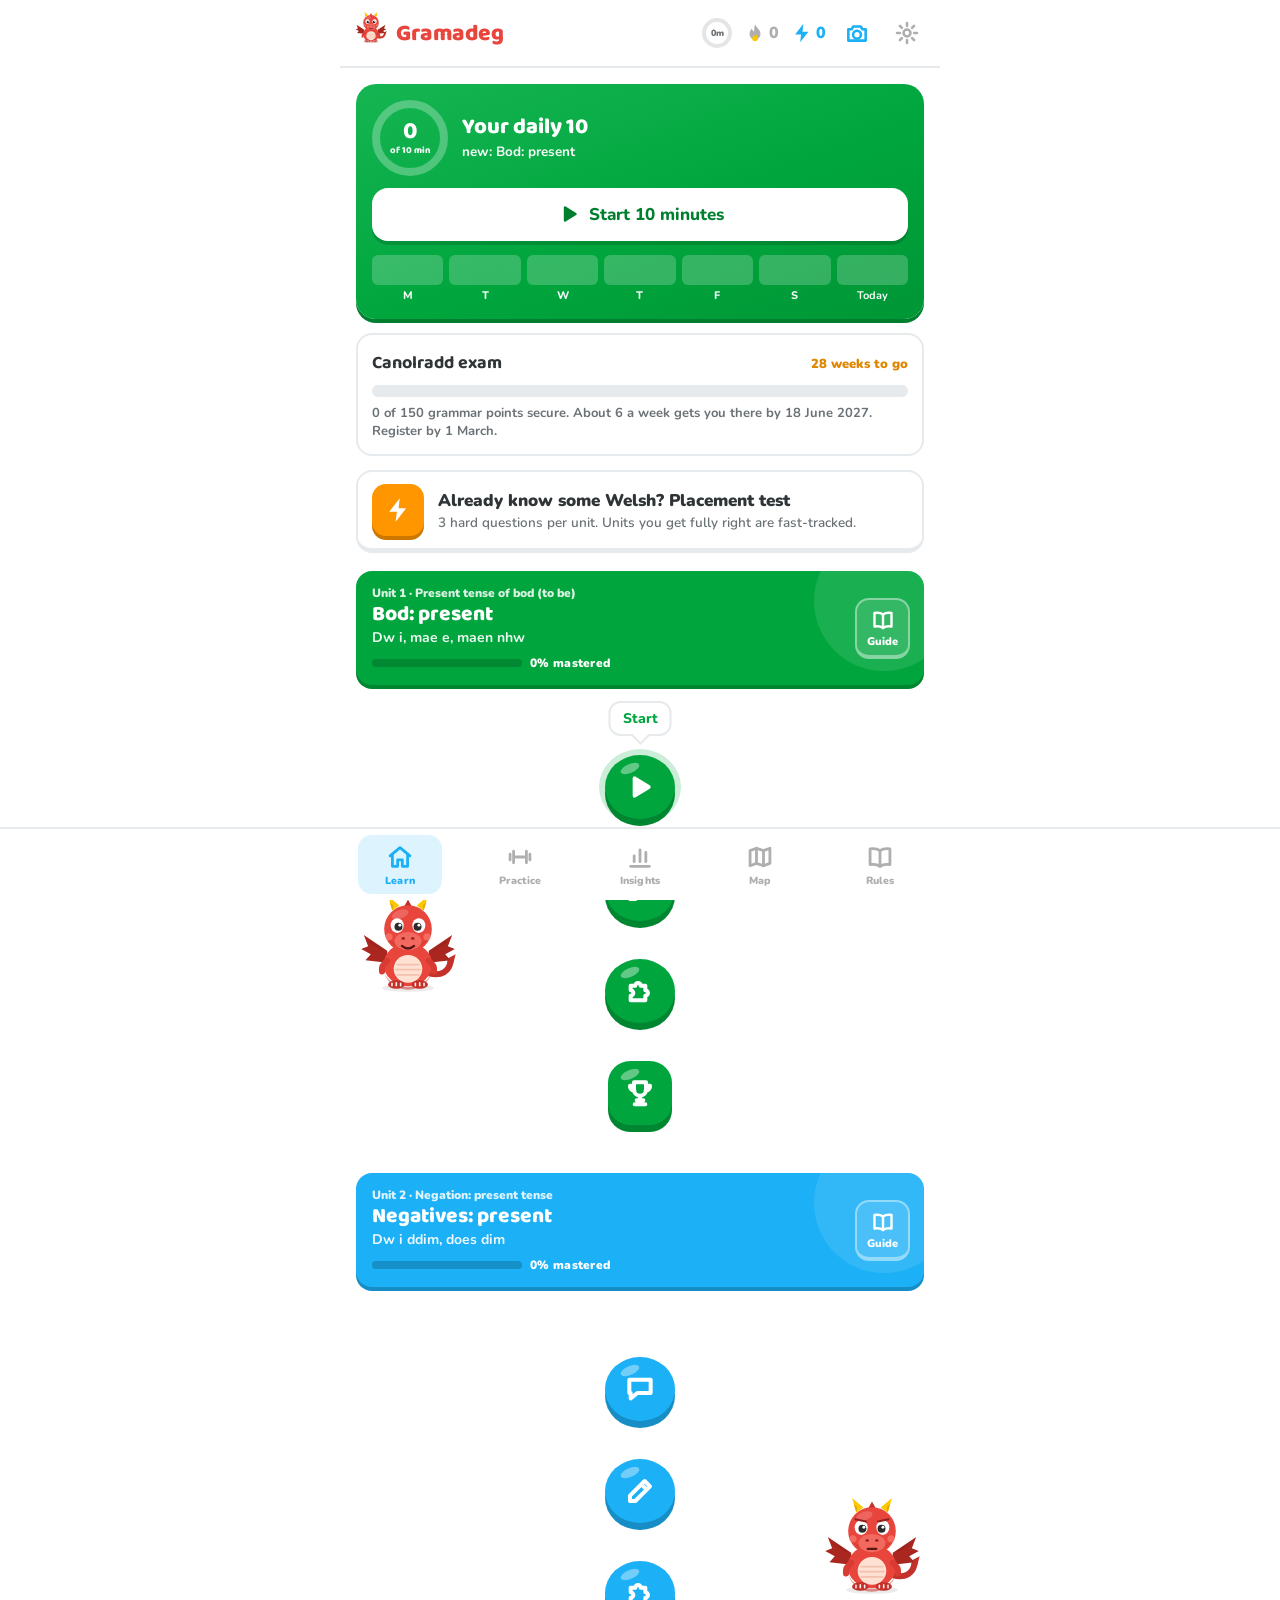
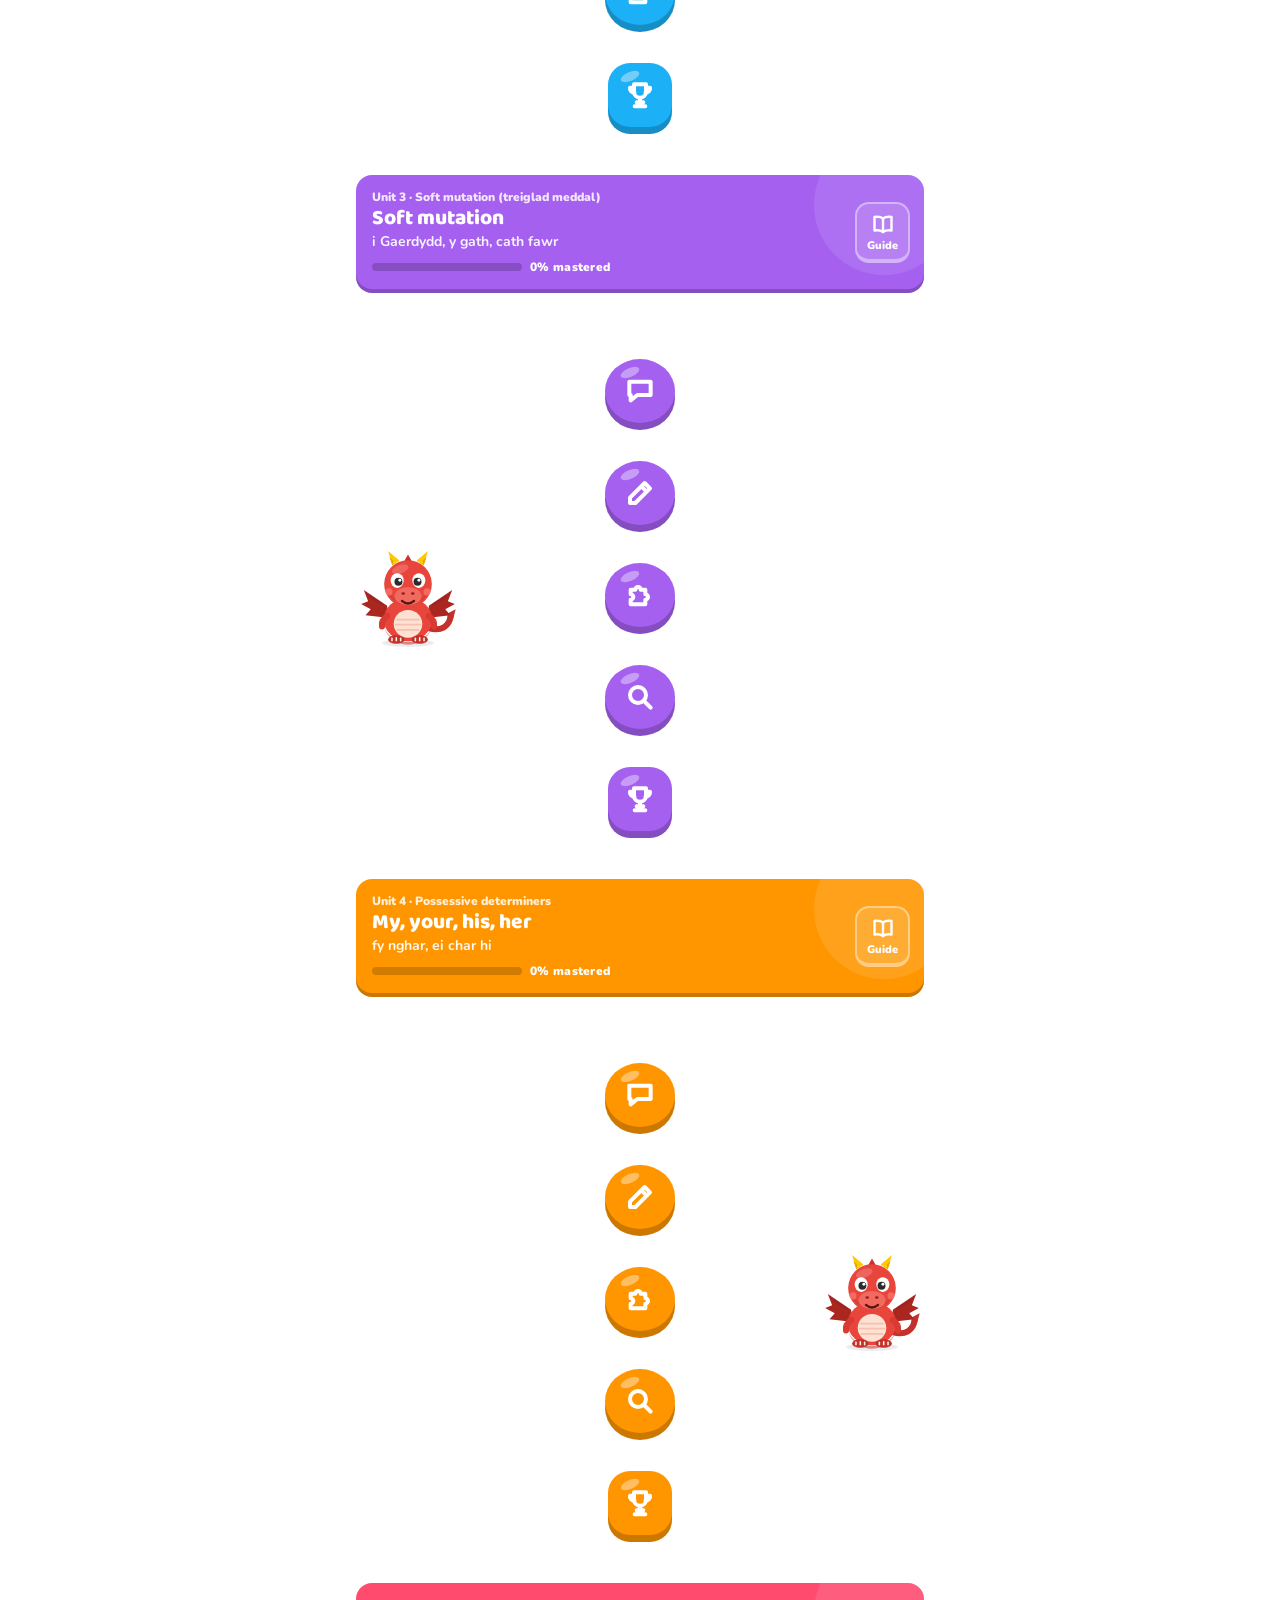
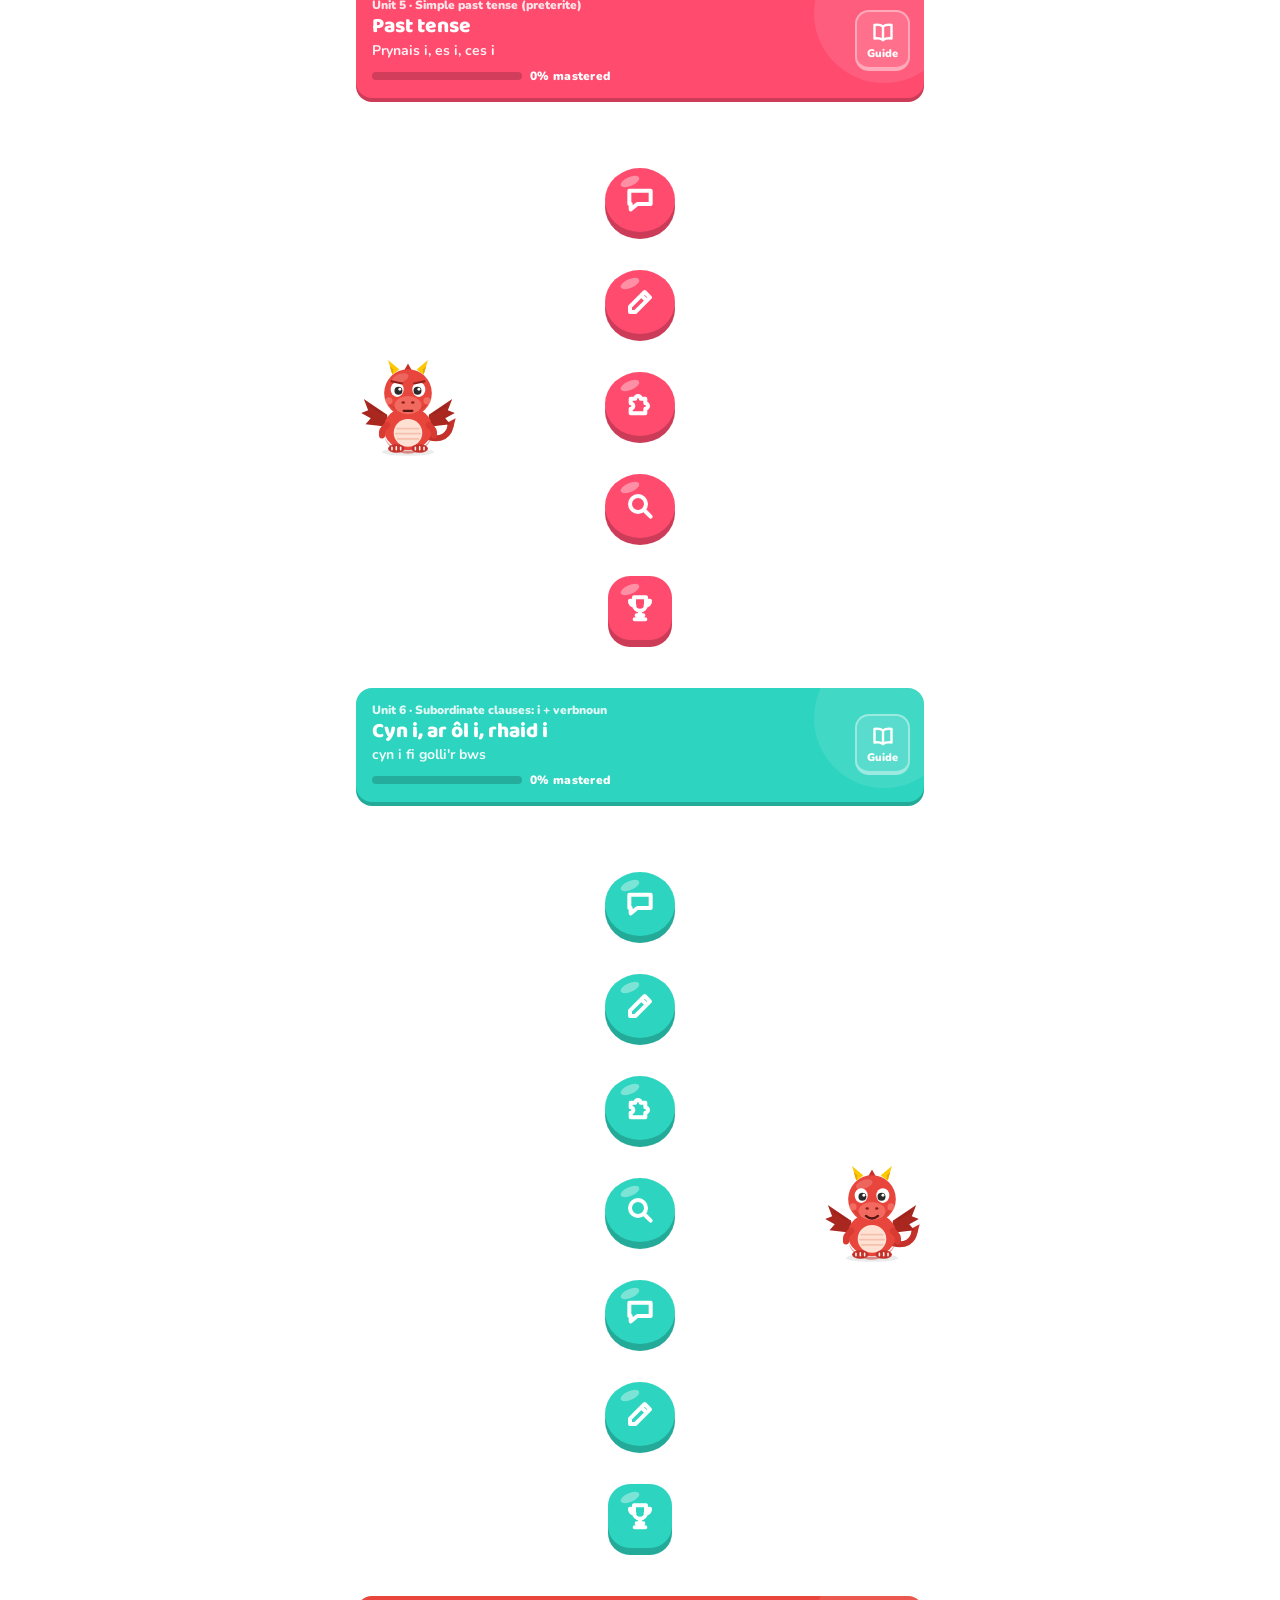
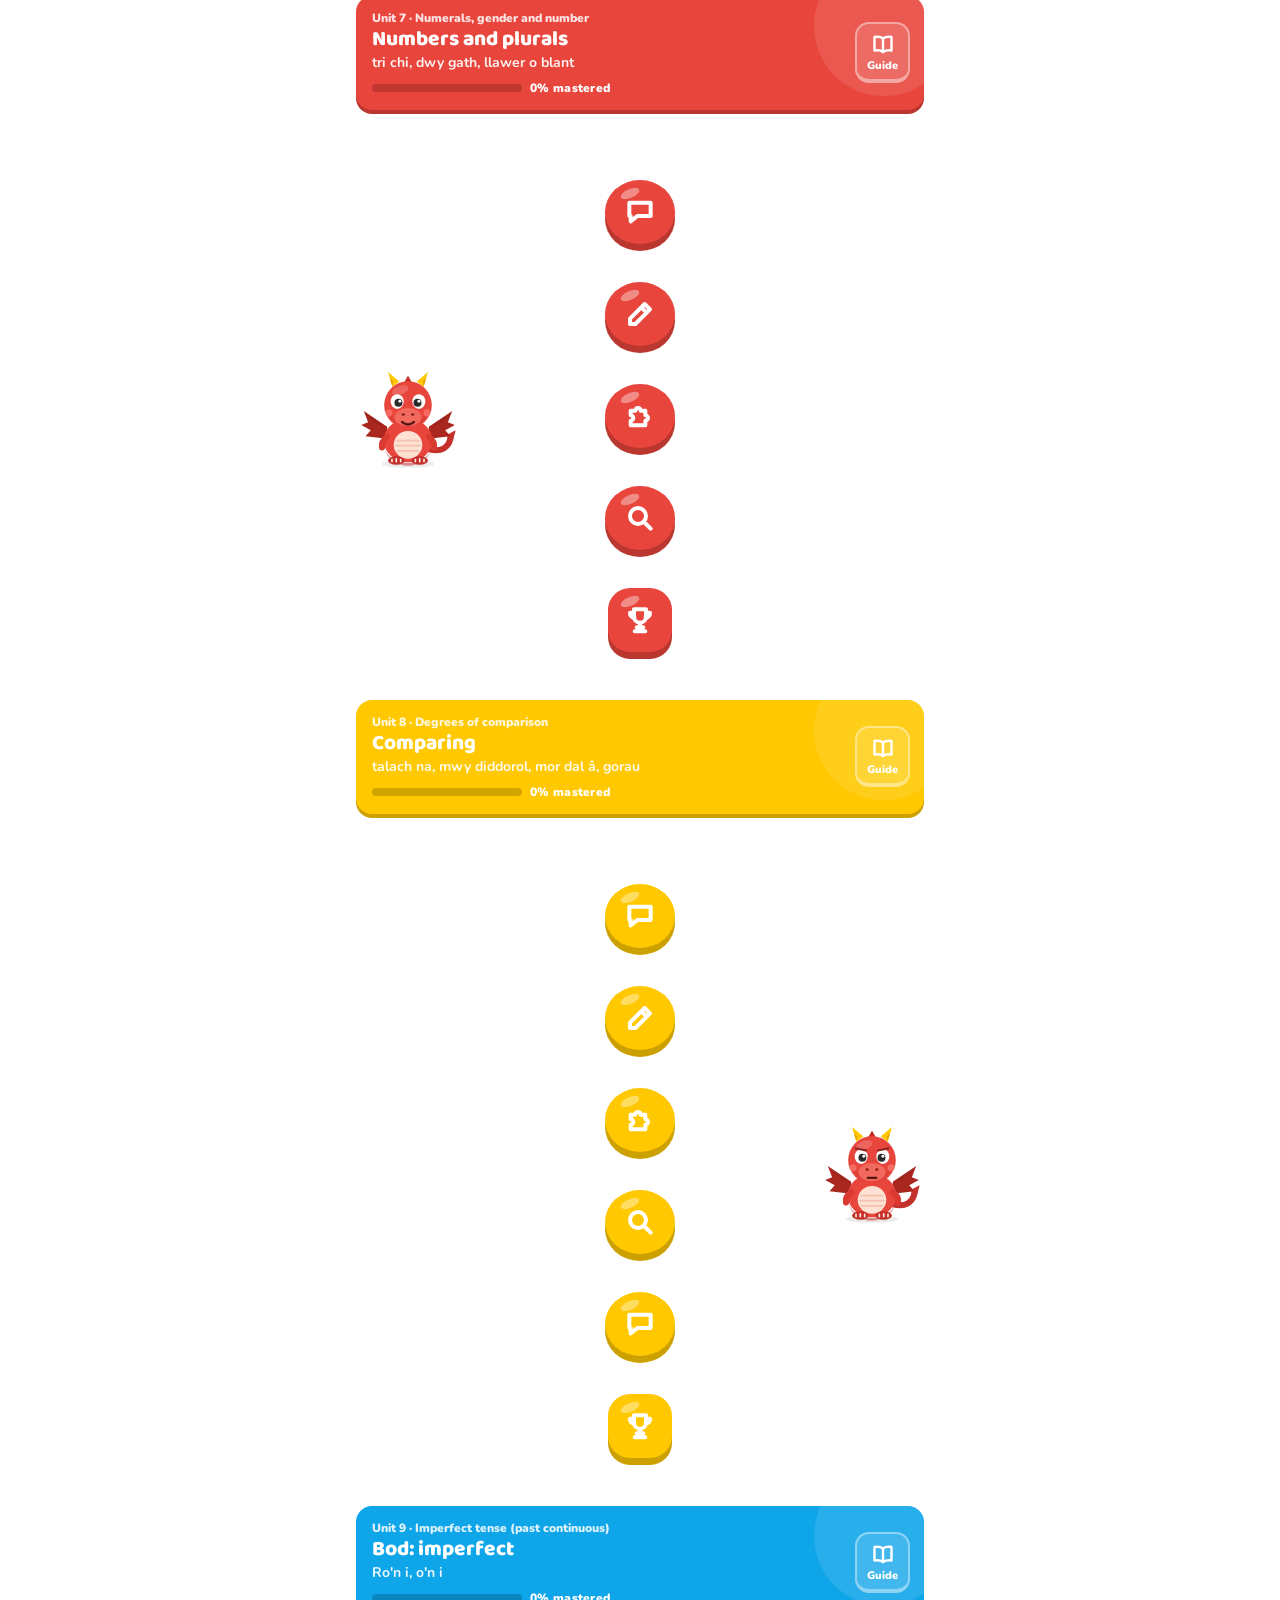
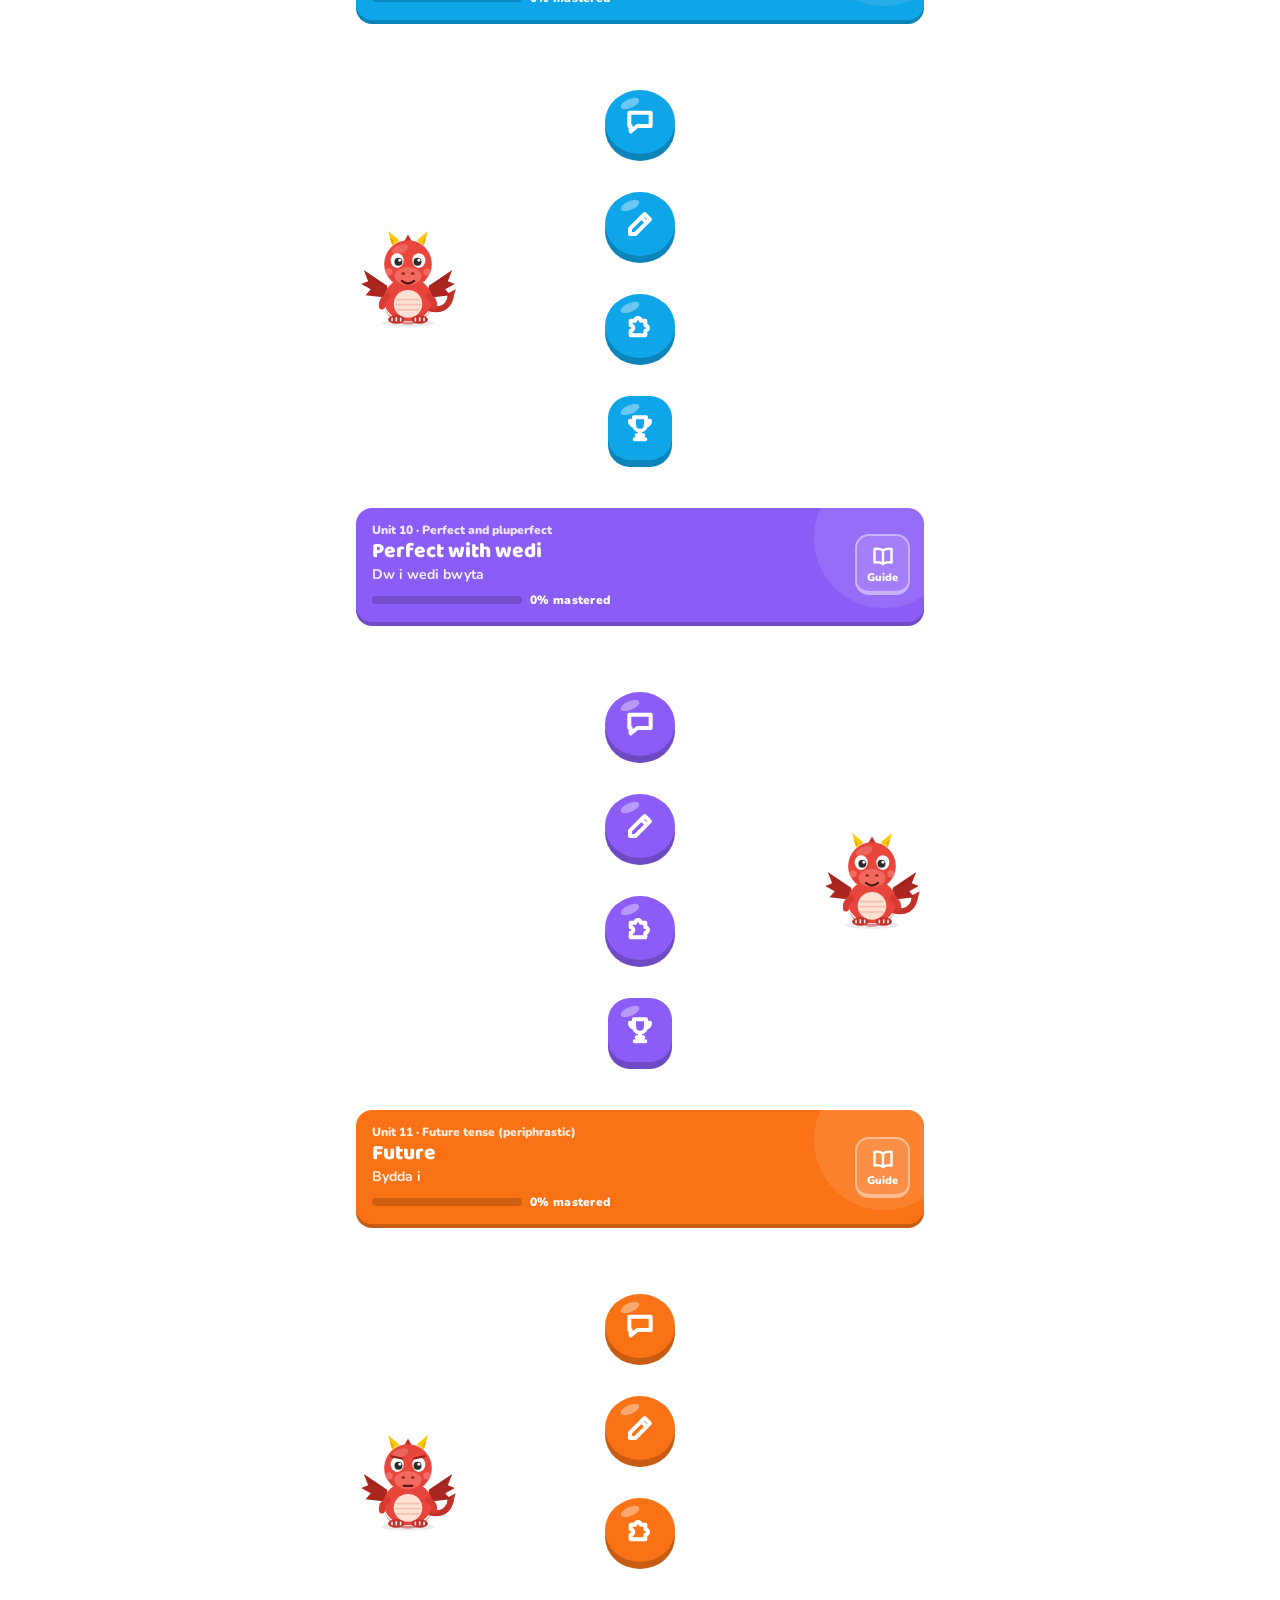
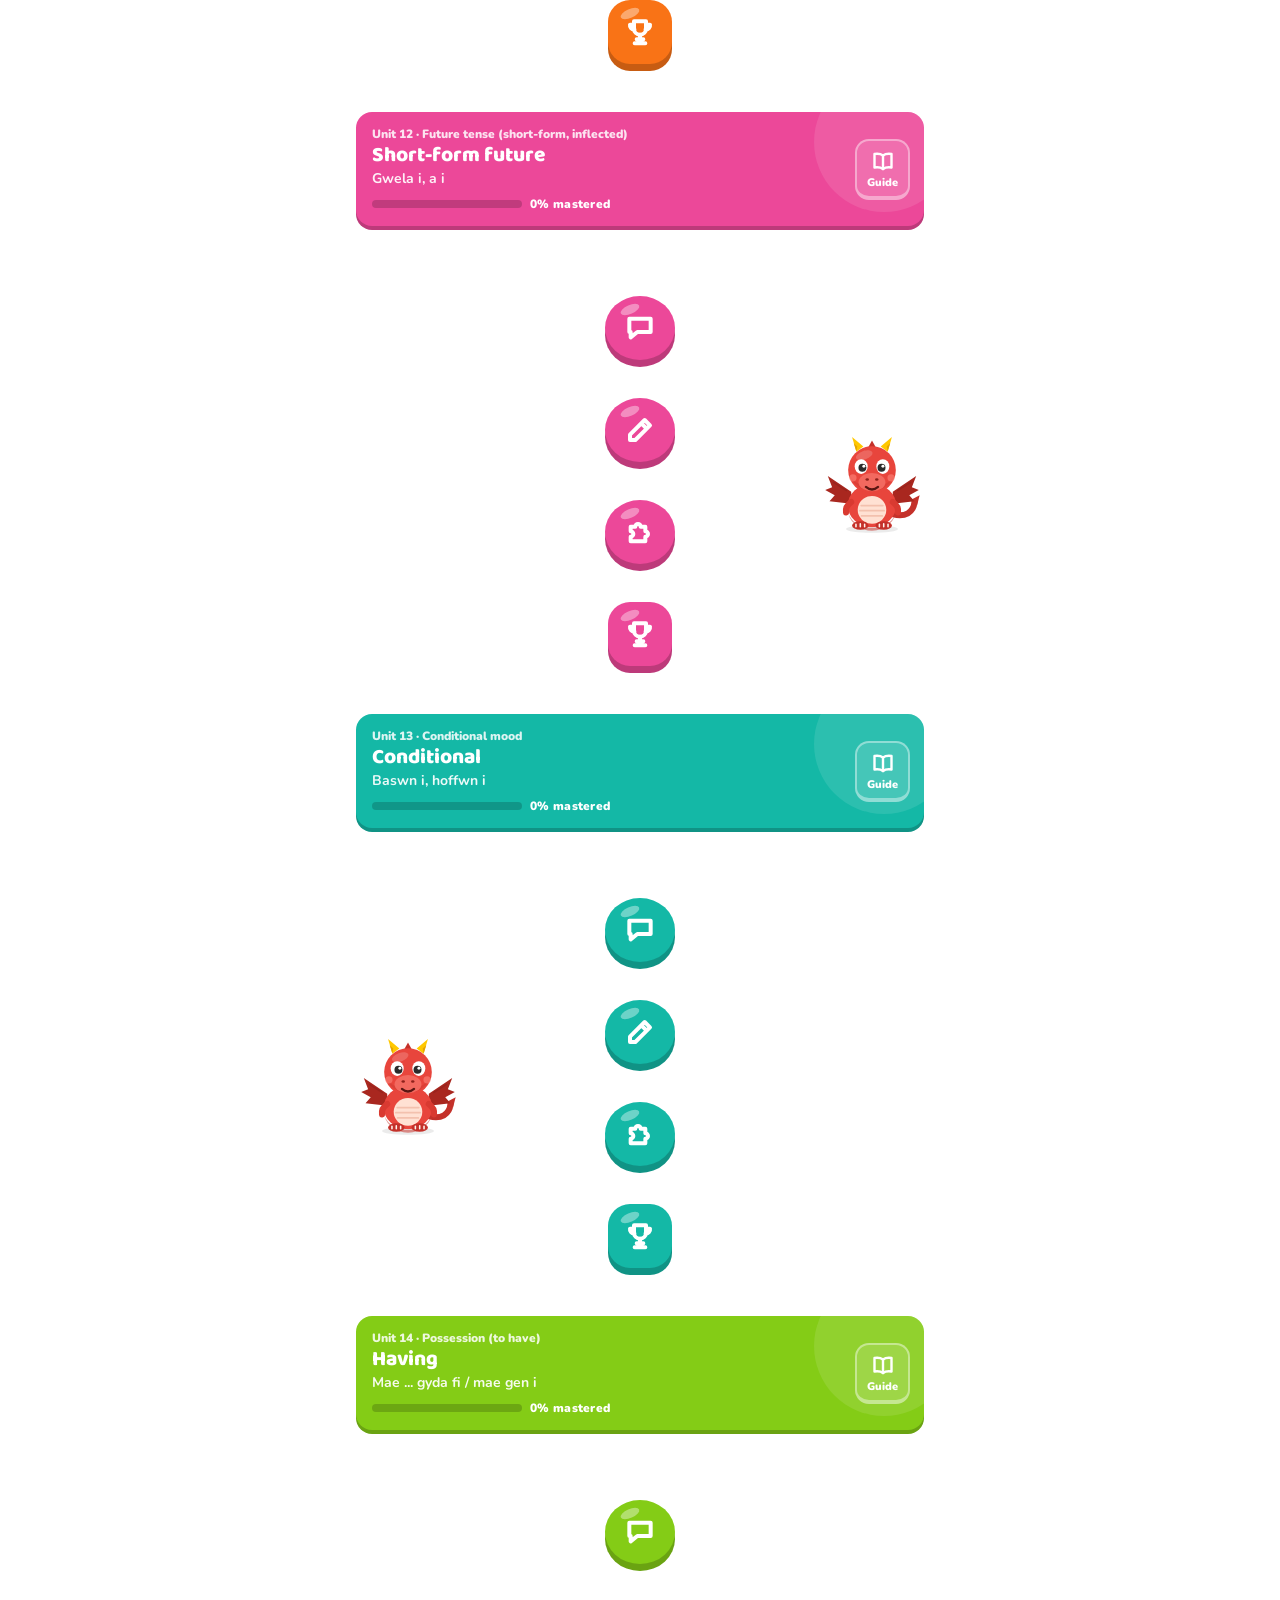
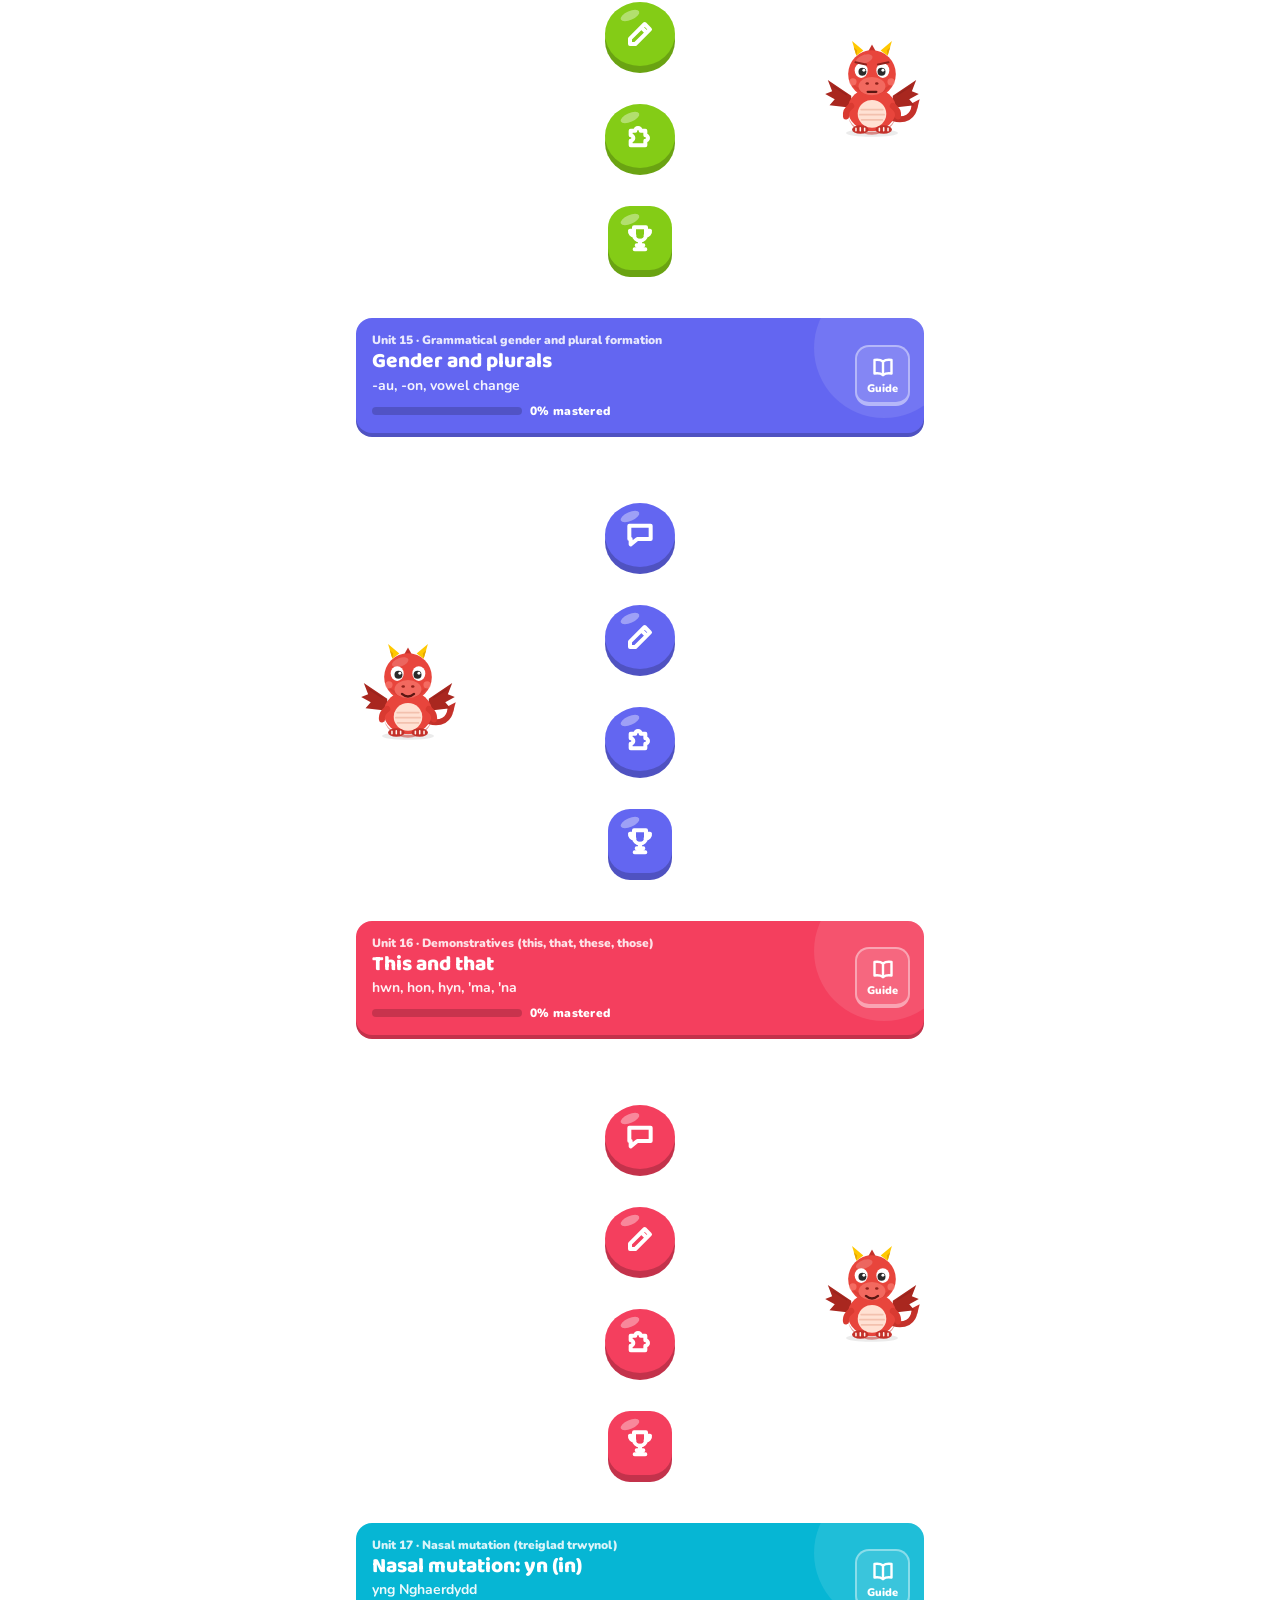
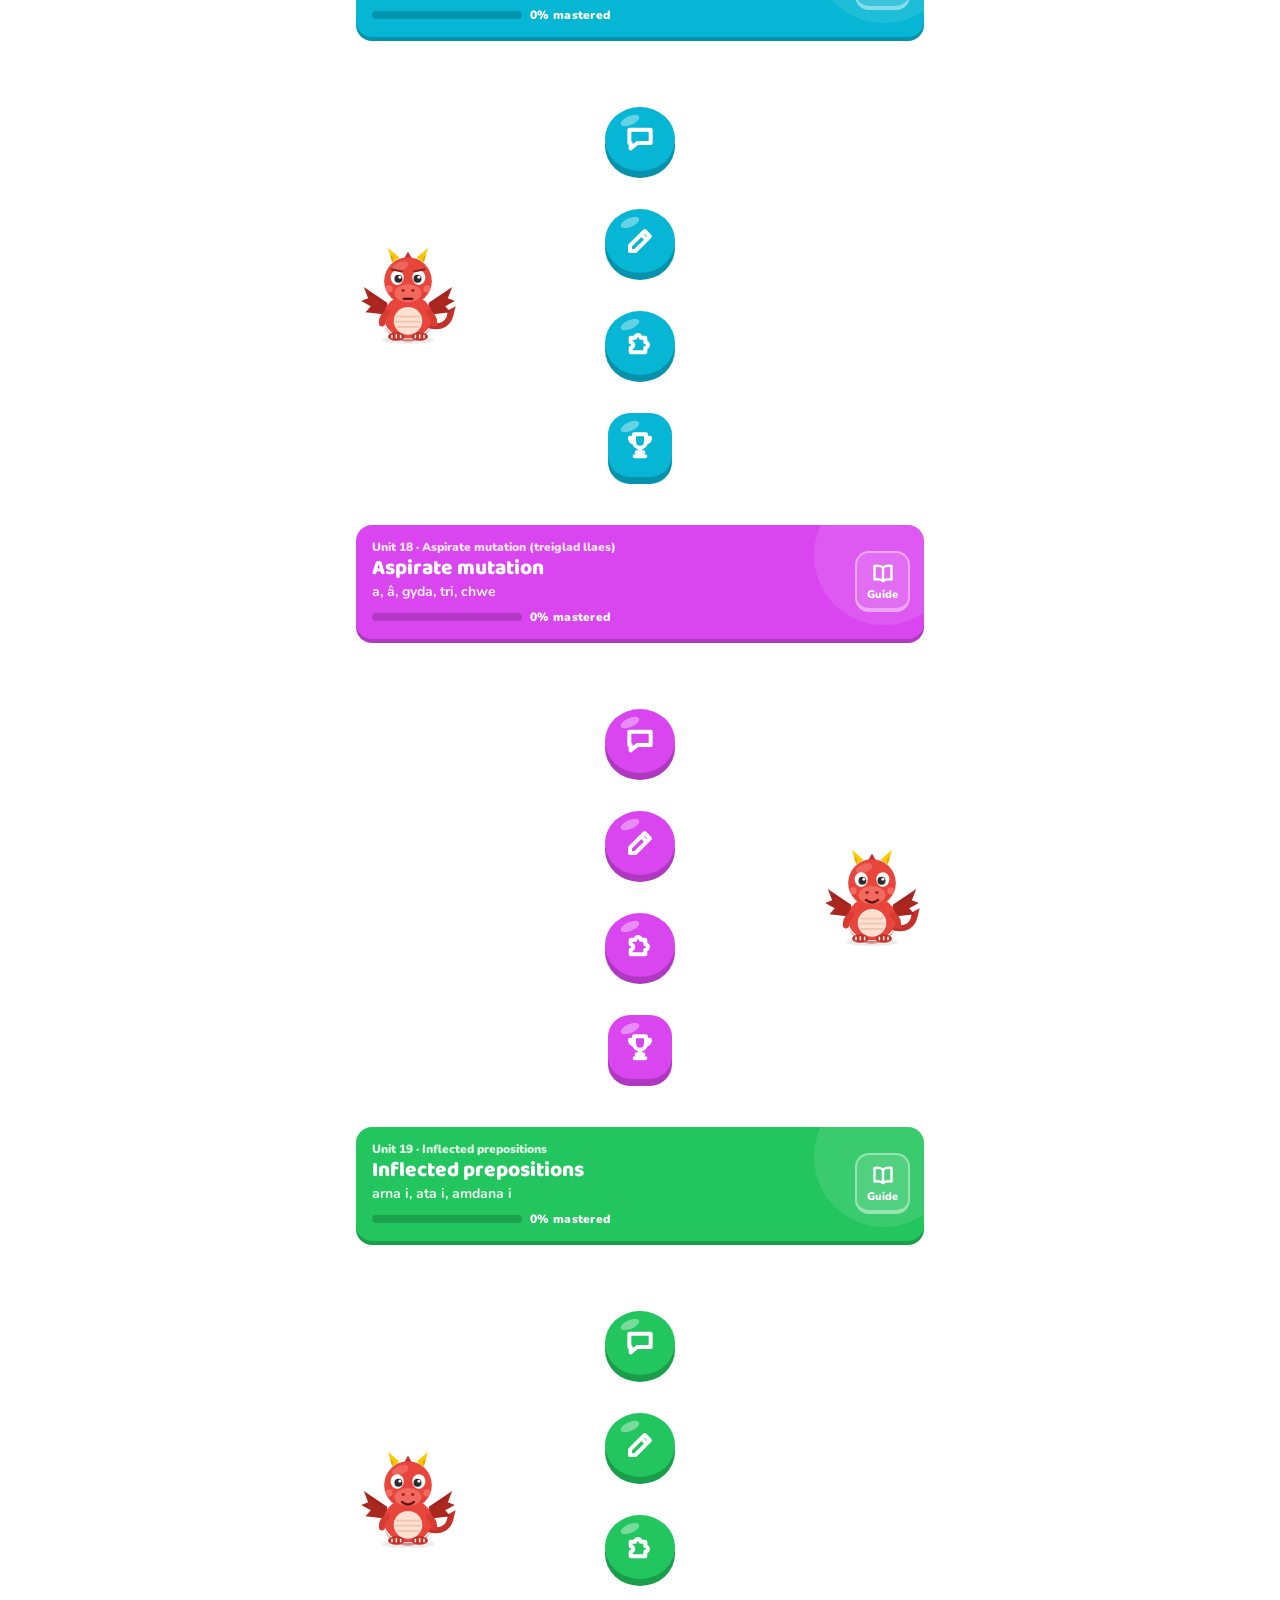
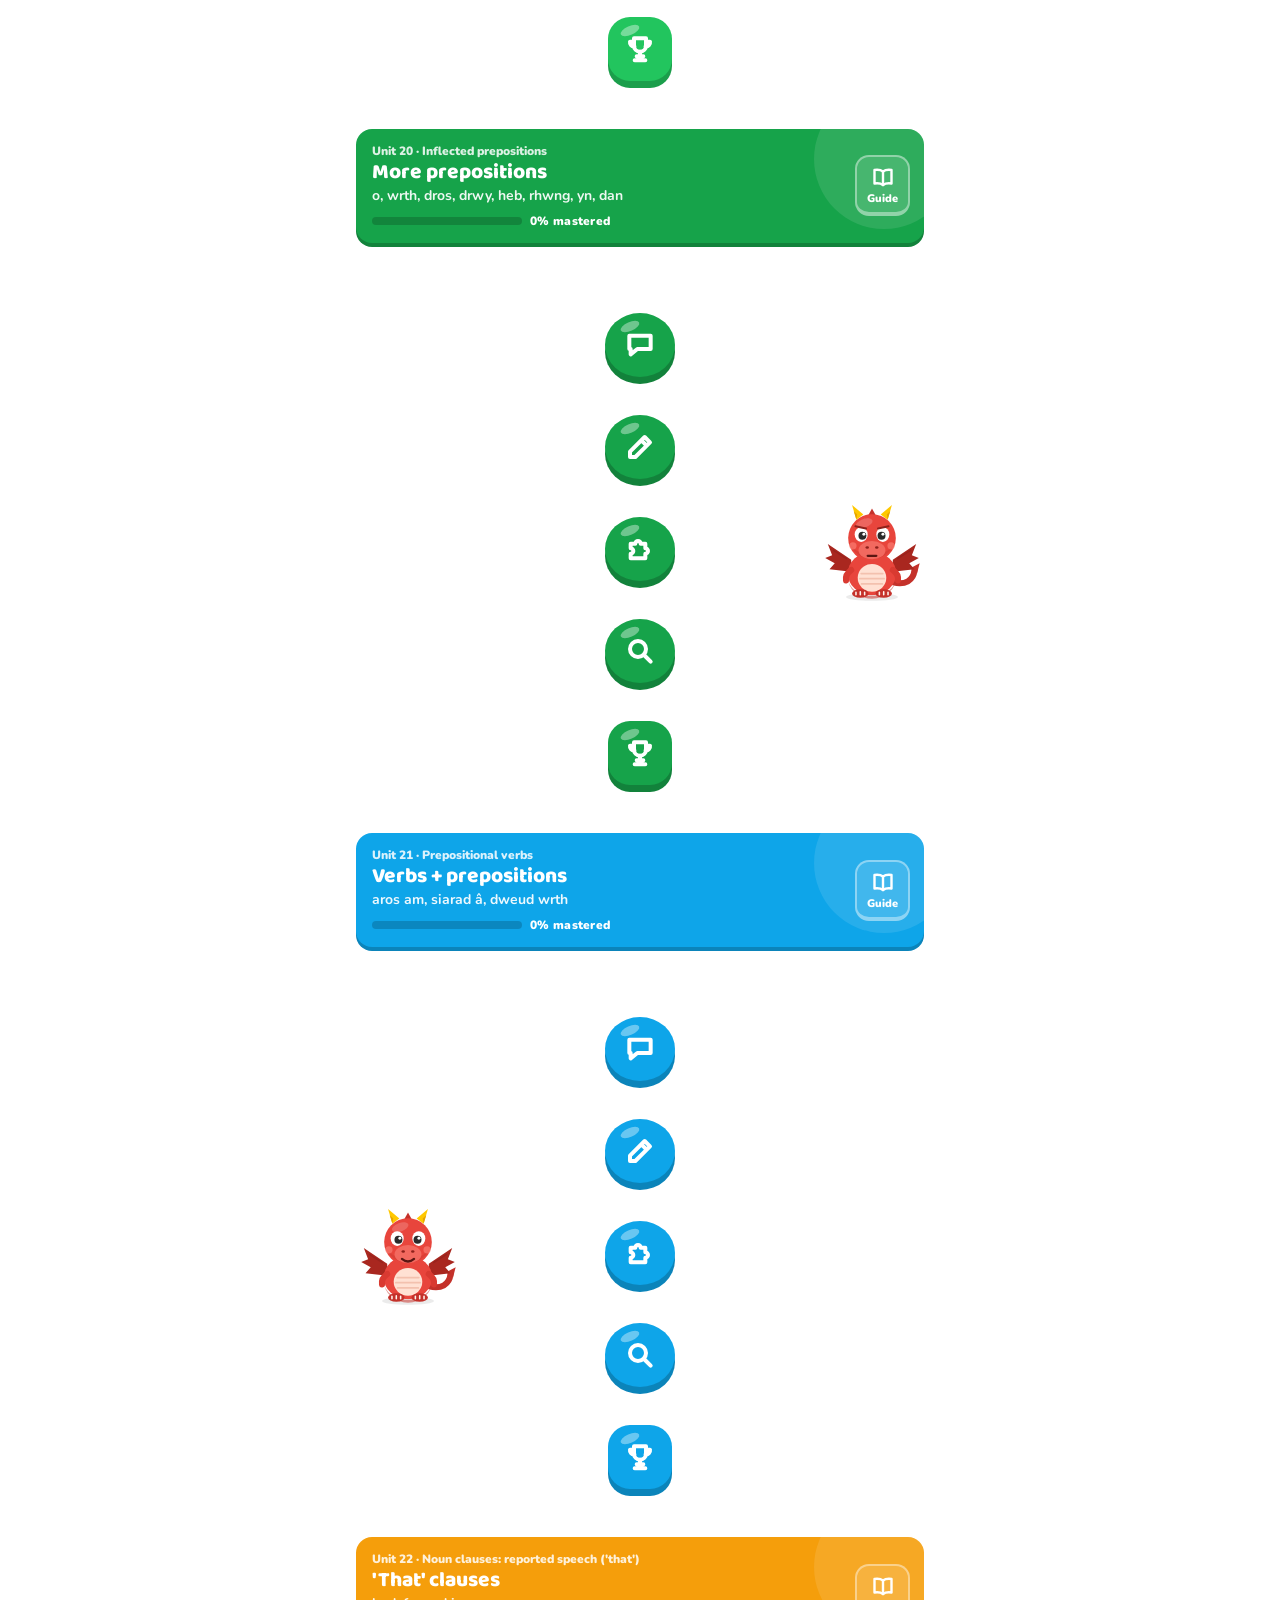
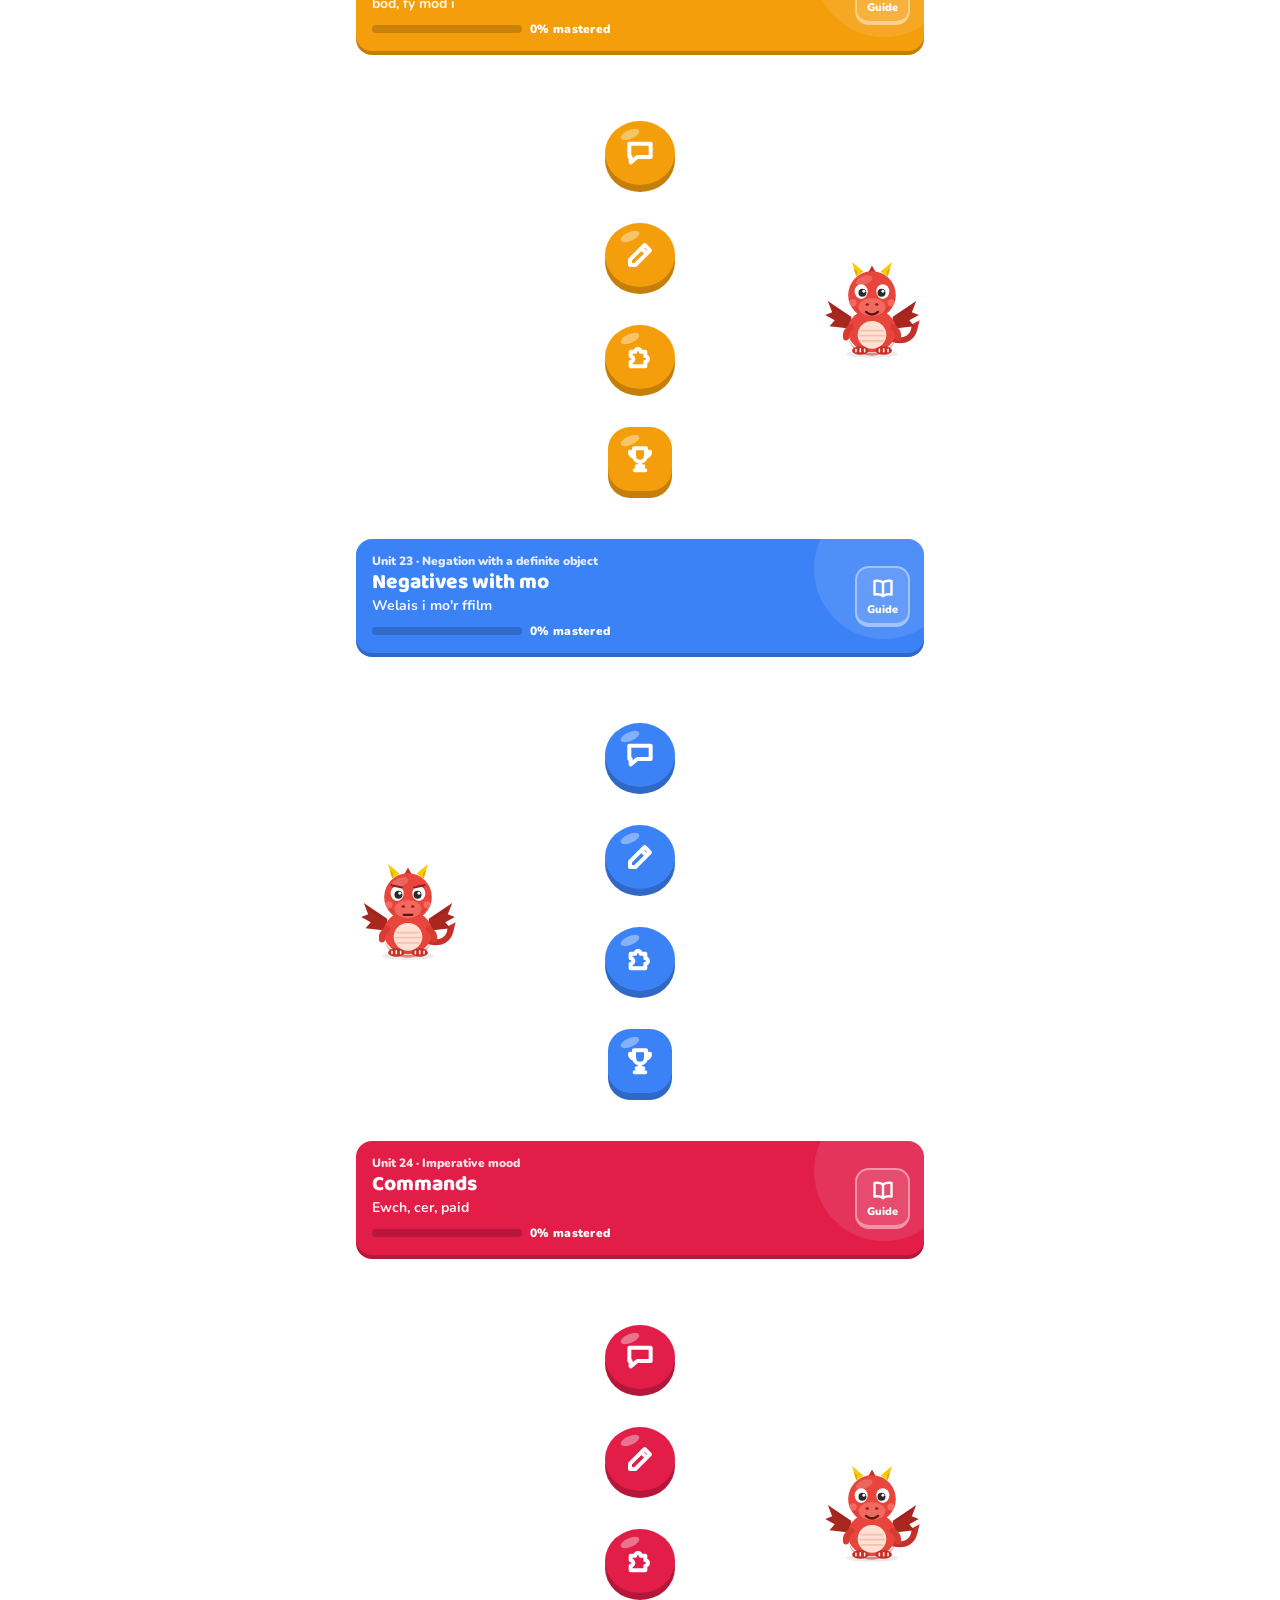
==== commit b26ef893: "Gramadeg: daily 10-minute session, drill bank, 10 Canolradd units - Daily 10: timed session with cou" ====
--- a/gramadeg/index.html
+++ b/gramadeg/index.html
@@ -213,6 +213,29 @@
 .prog{flex:1;height:16px;background:var(--line);border-radius:99px;overflow:hidden;position:relative}
 .prog i{display:block;height:100%;width:0;background:var(--green);border-radius:99px;transition:width .4s cubic-bezier(.3,1.4,.6,1);position:relative}
 .prog i::after{content:'';position:absolute;left:8px;right:8px;top:4px;height:4px;border-radius:99px;background:rgba(255,255,255,.35)}
+@media (max-width:430px){.brand{font-size:19px;gap:5px}.brand .mini{width:28px;height:28px}.stats-row{gap:6px}.stat-pill{font-size:15px}.top{padding-left:10px;padding-right:8px}}
+.timer{font-family:var(--fd);font-weight:800;font-size:16px;color:var(--ink2);font-variant-numeric:tabular-nums;white-space:nowrap}
+.timer:empty{display:none} .timer.end{color:var(--orange)}
+.daily{border-radius:20px;background:linear-gradient(160deg,#16B553,#00A63D 55%,#009636);box-shadow:0 4px 0 #007F2F;color:#fff;padding:16px;margin-bottom:14px}
+.daily .dtop{display:flex;gap:14px;align-items:center}
+.daily .dring{position:relative;width:76px;height:76px;flex:none}
+.daily .dring svg.ring{width:76px;height:76px;display:block}
+.daily .dring b{position:absolute;inset:0;display:grid;place-items:center;text-align:center;font-family:var(--fd);font-weight:800;font-size:24px;line-height:.95}
+.daily .dring b small{display:block;font-size:9.5px;font-weight:800;opacity:.92;margin-top:2px}
+.daily .dring b svg.i{width:34px;height:34px;stroke-width:3.2}
+.daily h3{margin:0;font-family:var(--fd);font-weight:800;font-size:22px;line-height:1.1}
+.daily p{margin:4px 0 0;font-size:13.5px;line-height:1.3;opacity:.96}
+.daily .btn{margin-top:12px;background:#fff;color:var(--green-d);box-shadow:0 4px 0 rgba(0,0,0,.15)}
+.daily .week{display:flex;gap:6px;margin-top:14px}
+.daily .week div{flex:1;text-align:center;font-size:11px;font-weight:800;opacity:.95}
+.daily .week i{display:block;height:30px;border-radius:6px;background:rgba(255,255,255,.22);position:relative;overflow:hidden;margin-bottom:3px}
+.daily .week u{position:absolute;left:0;right:0;bottom:0;background:#fff}
+.daily .week .hit u{background:#FFC800}
+.goalcard .gh{display:flex;justify-content:space-between;align-items:baseline;gap:10px;margin-bottom:8px}
+.goalcard .gh b{font-family:var(--fd);font-size:18px} .goalcard .gh span{font-size:13px;font-weight:900;color:var(--orange-d)}
+.goalcard .bar{height:12px;border-radius:99px;background:var(--line);overflow:hidden;margin-bottom:8px}
+.goalcard .bar i{display:block;height:100%;background:var(--green);border-radius:99px}
+.goalcard small{font-size:13px;color:var(--dim);line-height:1.35;display:block}
 .combo{font-weight:900;color:var(--orange);display:flex;align-items:center;gap:2px;font-size:15px;min-width:38px}
 .combo svg{width:20px;height:20px}
 .qwrap{flex:1;padding:6px 16px 20px;overflow-y:auto}
@@ -252,7 +275,7 @@
 .typein.wrong{border-color:var(--red);background:var(--red-bg);color:var(--red-d)}
 .hint{display:inline-flex;align-items:center;gap:6px;background:var(--soft);border-radius:10px;padding:5px 10px;font-size:14px;color:var(--dim);margin-bottom:12px}
 .hint b{color:var(--ink2)}
-.lfoot{padding:16px 16px calc(16px + var(--safe-b));border-top:2px solid var(--line);background:#fff}
+.lfoot{padding:16px 16px calc(16px + var(--safe-b));border-top:2px solid var(--line);background:#fff;position:sticky;bottom:0;z-index:3}
 .lfoot.right{background:var(--green-bg);border-color:transparent}
 .lfoot.wrong{background:var(--red-bg);border-color:transparent}
 .fb{display:none;margin-bottom:14px}
@@ -267,6 +290,8 @@
 .lfoot.wrong .fb-title,.lfoot.wrong .fb-ans{color:var(--red-d)}
 .fb-ans{font-weight:900;font-size:16.5px;margin-top:3px}
 .fb-exp{font-size:14.5px;margin-top:5px;color:var(--ink2);font-weight:700;line-height:1.35}
+.fb-gender{display:flex;flex-wrap:wrap;gap:6px;margin-top:7px}.fb-gender:empty{display:none}
+.fb-gender span{background:#fff;border-radius:9px;padding:3px 9px;font-size:13.5px;font-weight:700;color:var(--ink2)}.fb-gender b{font-weight:900}
 .fb-tools{display:flex;gap:14px;margin-top:8px}
 .fb-tools button{background:none;border:0;padding:0;font-size:12px;font-weight:900;display:flex;gap:4px;align-items:center}
 .fb-tools svg.i{width:15px;height:15px}
@@ -485,6 +510,7 @@
   <div class="lbar">
     <button class="iconbtn" id="quitBtn" aria-label="Quit"></button>
     <div class="prog"><i id="progFill"></i></div>
+    <div class="timer" id="timer"></div>
     <div class="combo" id="combo"></div>
   </div>
   <div class="qwrap" id="qwrap"></div>
@@ -495,6 +521,7 @@
         <div class="fb-title" id="fbTitle"></div>
         <div class="fb-ans" id="fbAns"></div>
         <div class="fb-exp" id="fbExp"></div>
+        <div class="fb-gender" id="fbGender"></div>
         <div class="fb-tools"><button id="ruleBtn"></button><button id="flagBtn"></button></div>
       </div>
     </div>
@@ -526,7 +553,7 @@
 <script>
 'use strict';
 const KEY = 'gramadeg-v1';
-const LESSON_LEN = 10, MIXED_LEN = 15, TEST_LEN = 20, MISTAKE_LEN = 12, DAILY_GOAL = 20;
+const LESSON_LEN = 10, MIXED_LEN = 15, TEST_LEN = 20, MISTAKE_LEN = 12, DAILY_GOAL = 20, DAILY_SECS = 600;
 const INTERVALS = [0, 1, 3, 7, 14, 30, 60];
 const LOG_MAX = 20000, DAY_MS = 864e5, EXPLAIN_MAX = 60;
 
@@ -628,7 +655,7 @@
 
 /* ================= state ================= */
 let C = null, S = loadState(), L = null, TAB = 'learn';
-function blank(){ return {xp:0, streak:{n:0,last:null}, items:{}, flags:[], sound:true, loud:true, daily:{date:null,xp:0}, log:[], placed:null, placeV:0, explains:[]}; }
+function blank(){ return {xp:0, streak:{n:0,last:null}, items:{}, flags:[], sound:true, loud:true, daily:{date:null,xp:0}, log:[], placed:null, placeV:0, explains:[], secs:{}}; }
 function clean(d){
   // Accept only well-formed data, so a damaged save or odd import can never break the app.
   const b=blank(); if(!d || typeof d!=='object' || Array.isArray(d)) return b;
@@ -644,6 +671,7 @@
   if(Array.isArray(d.log)) b.log=d.log.filter(e=>e&&typeof e.q==='string'&&Number.isFinite(+e.t)).slice(-LOG_MAX)
     .map(e=>({t:+e.t, q:e.q, ok:e.ok?1:0, ms:num(e.ms), a:String(e.a==null?'':e.a).slice(0,80), m:String(e.m||''), r:e.r?1:0, ty:String(e.ty||''), v:String(e.v||''), h:e.h?1:0, n:String(e.n||'')}));
   b.placed=day(d.placed); b.placeV=num(d.placeV);
+  if(d.secs&&typeof d.secs==='object') Object.keys(d.secs).sort().slice(-400).forEach(k=>{ if(day(k)) b.secs[k]=Math.min(num(d.secs[k]),86400); });
   if(Array.isArray(d.explains)) b.explains=d.explains.filter(e=>e&&typeof e==='object'&&e.r&&typeof e.r==='object').slice(-EXPLAIN_MAX)
     .map(e=>({at:String(e.at||''), r:e.r, fu:Array.isArray(e.fu)?e.fu.filter(x=>x&&typeof x.q==='string').map(x=>({q:x.q, a:String(x.a||'')})):[]}));
   return b;
@@ -658,6 +686,7 @@
 const isDue = id => { const x=S.items[id]; return x && x.seen && x.due && x.due<=today(); };
 const needsFix = id => { const x=S.items[id]; return x && x.wrong>0 && x.box<3; };
 const streakAlive = () => S.streak.last===today() || S.streak.last===addDays(today(),-1);
+const secsOn = d => (S.secs&&S.secs[d])||0;
 function dailyXp(){ return S.daily && S.daily.date===today() ? S.daily.xp : 0; }
 function addXp(n){ S.xp+=n; if(!S.daily || S.daily.date!==today()) S.daily={date:today(),xp:0}; S.daily.xp+=n; }
 
@@ -671,7 +700,10 @@
 function show(id){ document.querySelectorAll('.screen').forEach(s=>s.classList.toggle('on', s.id===id)); window.scrollTo(0,0); }
 const built = () => C.units.filter(u=>!u.soon);
 const unitOf = id => C.units.find(u=>u.id===id);
-const allQs = () => built().flatMap(u=>u.questions.map(q=>Object.assign({unit:u.id},q)));
+const drillQs = uid => (C.drills||[]).filter(q=>uid ? q.unit===uid : (unitOf(q.unit)&&!unitOf(q.unit).soon));
+const allQs = () => built().flatMap(u=>u.questions.map(q=>Object.assign({unit:u.id},q))).concat(drillQs());
+// A unit's own questions plus its drills: used for practice modes, not for the unit's mastery bar.
+const poolQs = u => unitQs(u).concat(drillQs(u.id));
 const unitQs = u => u.questions.map(q=>Object.assign({unit:u.id},q));
 function ring(p, col, size=98, w=8, track='#E5E5E5'){
   const r=(size-w)/2, c=2*Math.PI*r, len=Math.max(0,Math.min(1,p))*c;
@@ -682,10 +714,18 @@
 function status(u){ const s=uStats(u); if(!s.started) return ['new','New']; if(s.strength>=.75) return ['strong','Strong']; return ['learn', Math.round(s.strength*100)+'%']; }
 
 /* ================= sound ================= */
-let AC=null;
+let AC=null, AC_BAD=false, AWAY=false, HEAR=0;
+function dropAudio(){
+  try{ if(AC&&AC.state!=='closed'){ const p=AC.close(); if(p&&p.catch) p.catch(()=>{}); } }catch(e){}
+  AC=null; BUS=ROOM=NOISE=null; AC_BAD=false;
+}
 function audio(){
-  try{ if(navigator.audioSession) navigator.audioSession.type = S.loud ? 'playback' : 'ambient'; }catch(e){}
-  AC = AC || new (window.AudioContext||window.webkitAudioContext)(); if(AC.state==='suspended') AC.resume(); if(!BUS) buildBus(); return AC;
+  try{ const a=navigator.audioSession, want=S.loud?'playback':'ambient'; if(a&&a.type!==want) a.type=want; }catch(e){}
+  if(AC&&(AC_BAD||AC.state==='closed')) dropAudio();
+  if(!AC){ AC=new (window.AudioContext||window.webkitAudioContext)(); buildBus(); }
+  // Anything but 'running' needs waking. iPhone also uses 'interrupted', after a lock, app switch or call.
+  if(AC.state!=='running'){ try{ const p=AC.resume(); if(p&&p.catch) p.catch(()=>{}); }catch(e){} }
+  return AC;
 }
 // Sound palette: a Welsh harp. Each note is a plucked string, synthesised rather than sampled
 // (Karplus-Strong), in D major pentatonic so any run of notes sounds right together.
@@ -729,23 +769,47 @@
   src.connect(f); f.connect(g); g.connect(BUS); src.start(t,Math.random()*.2); src.stop(t+len+.02);
 }
 const HARP = i => 293.66*Math.pow(2, Math.floor(i/5)+[0,2,4,7,9][i%5]/12);   // D major pentatonic from D4
-function warmHarp(i=0){ if(i>13||!AC) return; pluckBuf(HARP(i)); setTimeout(()=>warmHarp(i+1),30); }
+const WRONG=[293.66,220];   // falling D4 to A3: high enough for a phone speaker to carry
+let WARM=false;
+function warmHarp(i=0){ if(!AC) return; if(i>15) return; pluckBuf(i>13?WRONG[i-14]:HARP(i)); setTimeout(()=>warmHarp(i+1),30); }
 function sfx(kind, n){
   if(!S.sound) return;
   try{
-    audio();
+    const ac=audio(); playSfx(kind,n);
+    if(kind==='ok'||kind==='bad'||kind==='done') checkHeard(ac,kind,n,1);
+  }catch(e){}
+}
+// If the audio clock isn't moving, the sound went nowhere: swap in a new audio engine and play it again.
+function checkHeard(ac, kind, n, tries){
+  const t0=ac.currentTime, me=++HEAR;
+  setTimeout(()=>{
+    if(me!==HEAR||ac!==AC||document.hidden) return;
+    if(ac.state==='running'&&ac.currentTime>t0) return;
+    AC_BAD=true; if(!tries) return;   // leave it for the next tap to rebuild, which iPhone always allows
+    try{ const fresh=audio(); playSfx(kind,n); checkHeard(fresh,kind,n,0); }catch(e){}
+  },350);
+}
+function playSfx(kind, n){
     if(kind==='tap') air(0,.12,2300+Math.random()*300,1700,.018,1.1);
     else if(kind==='turn') air(0,.02,520,1500,.16,.8);
     else if(kind==='ok'){ const c=Math.min(Math.max((n||1)-1,0),6);      // a run climbs the scale
-      pluck(HARP(c+2),0,.17,{pan:-.12}); pluck(HARP(c+4),.075,.2,{pan:.12}); if(c>=4) pluck(HARP(c+6),.15,.1,{pan:.2,room:.45}); }
-    else if(kind==='bad'){ pluck(146.83,0,.26,{tone:750,room:.16}); pluck(110,.09,.2,{tone:600,room:.16}); }
+      pluck(HARP(c+2),0,.24,{pan:-.12}); pluck(HARP(c+4),.075,.28,{pan:.12}); if(c>=4) pluck(HARP(c+6),.15,.14,{pan:.2,room:.45}); }
+    else if(kind==='bad'){ pluck(WRONG[0],0,.27,{tone:2400,room:.16}); pluck(WRONG[1],.11,.25,{tone:2000,room:.16}); }
     else if(kind==='done'){ const acc=n==null?100:n, run=acc>=100?[0,1,2,3,4,5,6,7,8,9,10]:acc>=80?[0,2,3,5,7,8]:[2,3,5];
       run.forEach((d,i)=>pluck(HARP(d),i*.055,.13,{pan:-.35+.7*i/run.length,room:.42}));
       const t=run.length*.055+.09; [5,7,10].filter(d=>d<=run[run.length-1]).forEach((d,i)=>pluck(HARP(d),t+i*.012,.13,{room:.5})); }
+}
+// iPhone only lets sound start from a tap, so check the audio on every tap, not just the first.
+function wake(){
+  if(!S.sound) return;
+  try{
+    if(AC){ const st=AC.state; if(st==='interrupted'||st==='closed'||(AWAY&&st!=='running')) AC_BAD=true; }
+    AWAY=false; audio(); if(!WARM){ WARM=true; warmHarp(); }
   }catch(e){}
 }
-// iPhone only lets sound start from a tap, so warm the audio up on the first one.
-addEventListener('pointerdown', ()=>{ if(S.sound) try{ audio(); warmHarp(); }catch(e){} }, {once:true});
+['pointerdown','touchend','click','keydown'].forEach(t=>addEventListener(t,wake,{capture:true,passive:true}));
+document.addEventListener('visibilitychange',()=>{ if(document.hidden) AWAY=true; });
+addEventListener('pageshow',e=>{ if(e.persisted) AWAY=true; });
 // One quiet tick for every selectable thing, so individual handlers stay simple.
 addEventListener('click', e=>{ const b=e.target.closest&&e.target.closest('.opt,.chip,.tile,.nav button,.mode,.node button,.acc summary'); if(b&&!b.disabled&&(!L||!document.getElementById('lesson').classList.contains('on')||L.state==='answer')) sfx('tap'); }, true);
 
@@ -760,15 +824,39 @@
   $('streakPill').innerHTML = icon('flame')+(alive?S.streak.n:0);
   $('streakPill').classList.toggle('off', !doneToday);
   $('xpPill').innerHTML = icon('bolt')+S.xp;
-  const g=Math.min(1,dailyXp()/DAILY_GOAL);
-  $('goalRing').innerHTML = ring(g, g>=1?'#FFC800':'#00A63D', 30, 4)+`<b>${g>=1?'✓':Math.round(g*100)+'%'}</b>`;
+  const g=Math.min(1,secsOn(today())/DAILY_SECS);
+  $('goalRing').innerHTML = ring(g, g>=1?'#FFC800':'#00A63D', 30, 4)+`<b>${g>=1?'✓':Math.floor(secsOn(today())/60)+'m'}</b>`;
 }
 function renderTab(){ renderTop(); if(!C) return; ({learn:renderLearn, practice:renderPractice, insights:renderInsights, map:renderMap, rules:renderRules})[TAB](); }
+
+/* ================= daily card and exam countdown ================= */
+function dailyCard(){
+  const t=today(), sec=secsOn(t), done=sec>=DAILY_SECS, m=Math.floor(sec/60);
+  const due=allQs().filter(q=>isDue(q.id)).length, fix=allQs().filter(q=>needsFix(q.id)).length, nn=nextNew();
+  const bits=[]; if(fix) bits.push(fix+' to fix'); if(due) bits.push(due+' due'); if(nn) bits.push((nn.fresh?'new: ':'more: ')+nn.u.title);
+  let wk=0; const days=[]; for(let i=6;i>=0;i--){ const d=addDays(t,-i), s=secsOn(d); wk+=s; days.push({d,s}); }
+  const dl='SMTWTFS';
+  let h=`<div class="daily"><div class="dtop"><div class="dring">${ring(sec/DAILY_SECS,'#fff',76,8,'rgba(255,255,255,.28)')}<b>${done?icon('check'):`<span>${m}<small>of 10 min</small></span>`}</b></div>
+    <div><h3>${done?'Daily 10 done':sec?'Keep going':'Your daily 10'}</h3><p>${done?`${m} minutes today. ${Math.round(wk/60)} this week.`:esc(bits.join(' · ')||'Ten minutes, chosen for you.')}</p></div></div>
+    <button class="btn" onclick="startLesson('daily')">${icon('play')}${done?'Do 5 more minutes':sec?`Continue: ${Math.ceil((DAILY_SECS-sec)/60)} min left`:'Start 10 minutes'}</button>
+    <div class="week">${days.map(x=>`<div class="${x.s>=DAILY_SECS?'hit':''}"><i><u style="height:${Math.min(100,Math.round(x.s/DAILY_SECS*100))}%"></u></i>${x.d===t?'<b>Today</b>':dl[new Date(x.d+'T12:00:00').getDay()]}</div>`).join('')}</div></div>`;
+  const G=C.goal;
+  if(G && G.date){
+    const ks=Object.values(model().K).filter(k=>k.info.group==='point'), solid=ks.filter(k=>k.verdict==='solid').length;
+    const wks=Math.max(0,Math.ceil((Date.parse(G.date+'T12:00:00')-Date.now())/6048e5)), left=ks.length-solid;
+    const dt=new Date(G.date+'T12:00:00').toLocaleDateString('en-GB',{day:'numeric',month:'long',year:'numeric'});
+    const reg=G.register && today()<=G.register ? ` Register by ${new Date(G.register+'T12:00:00').toLocaleDateString('en-GB',{day:'numeric',month:'long'})}.` : '';
+    h+=`<div class="card goalcard"><div class="gh"><b>${esc(G.name)}</b><span>${wks} week${wks===1?'':'s'} to go</span></div>
+      <div class="bar"><i style="width:${ks.length?Math.round(solid/ks.length*100):0}%"></i></div>
+      <small><b>${solid} of ${ks.length}</b> grammar points secure. ${wks&&left?`About ${Math.max(1,Math.ceil(left/wks))} a week gets you there by ${dt}.`:''}${reg}</small></div>`;
+  }
+  return h;
+}
 
 /* ================= LEARN ================= */
 function renderLearn(){
   const wave=[0,55,80,55,0,-25];
-  let h='', foundCurrent=false;
+  let h=dailyCard(), foundCurrent=false;
   if(!S.placed) h+=`<button class="mode" style="margin-bottom:18px" onclick="startLesson('place')"><div class="ic" style="background:#FF9600;box-shadow:0 4px 0 #CC7800">${icon('bolt')}</div><div class="tx"><b>Already know some Welsh? Placement test</b><span>3 hard questions per unit. Units you get fully right are fast-tracked.</span></div></button>`;
   built().forEach((u,ui)=>{
     const sec=C.sections.findIndex(s=>s.id===u.section)+1;
@@ -802,7 +890,7 @@
   if(soon.length) h+=`<div class="coming"><h3>Coming next</h3>${soon.map(u=>`<div class="soon-row"><div class="lk">${icon('lock')}</div><div><b>${esc(u.title)}</b><span>${esc(u.subtitle)}</span></div></div>`).join('')}</div>`;
   $('tab-learn').innerHTML=h;
   window.PATH_SEEN=true;
-  if(!LEARN_SCROLLED){ LEARN_SCROLLED=true; const c=document.querySelector('#tab-learn .node.current'); if(c) setTimeout(()=>c.scrollIntoView({block:'center'}),60); }
+  LEARN_SCROLLED=true; // the daily card at the top is the way in now, so the page no longer jumps down to the current unit
 }
 let LEARN_SCROLLED=false;
 function termBox(u){ return u.term ? `<div class="termbox"><span>Grammar term${u.tense?` · <i>${esc(u.tense)}</i>`:''}</span><b>${esc(u.term)}</b><p>${esc(u.termDef||'')}</p></div>` : ''; }
@@ -866,6 +954,7 @@
   const mode=(ic,col,title,sub,count,act,dis)=>`<button class="mode sm${dis?' disabled':''}" onclick="${dis?`toast('${dis}')`:act}"><div class="ic" style="background:${col};box-shadow:0 4px 0 ${shade(col,.8)}">${icon(ic)}</div><div class="tx"><b>${title}</b><span>${sub}</span></div>${count!=null?`<div class="count" style="color:${col}">${count}</div>`:''}</button>`;
   h+=mode('repeat','#1CB0F6','Review due','Spaced repetition: items scheduled for today.',due,"startLesson('due')", started.length?'':'Start a unit first');
   h+=mode('shuffle','#A560F0','Mixed review','Synoptic: interleaved questions from every unit you have started.',null,"startLesson('mixed')", started.length?'':'Start a unit first');
+  h+=mode('bolt','#00A63D','Quick-fire drills','20 short, fresh questions: mutations, verb forms, prepositions. '+drillQs().filter(q=>!it(q.id).seen).length+' not yet seen.',null,"startLesson('drill')");
   h+=mode('target','#E5484D','Fix mistakes','Only questions you have got wrong, worst first.',fix,"startLesson('mistakes')", fix?'':'No mistakes to fix');
   h+=mode('layers','#FF9600','Full test','20 questions across all units, seen or not.',null,"startLesson('all')");
   h+=mode('bolt','#FF9600','Placement test','3 hard questions for each unit not yet strong ('+built().filter(u=>status(u)[0]!=='strong').length+' units). Full marks fast-tracks the unit.',null,"startLesson('place')");
@@ -1115,7 +1204,7 @@
 }
 function roundRobin(units, n, filter=()=>true){
   // Units you've mastered give one spot-check each; the rest share the session by need.
-  const lists=units.map(u=>{ const qs=unitQs(u).filter(filter), f=qs.filter(q=>!known(q)); return f.length ? bestOf(f,99) : staleOf(qs,1); }).filter(l=>l.length);
+  const lists=units.map(u=>{ const qs=poolQs(u).filter(filter), f=qs.filter(q=>!known(q)); return f.length ? bestOf(f,99) : staleOf(qs,1); }).filter(l=>l.length);
   const out=[]; let i=0;
   while(out.length<n && lists.some(l=>l.length)){ const l=lists[i%lists.length]; if(l.length) out.push(l.shift()); i++; }
   return out;
@@ -1138,7 +1227,7 @@
   if(retry || !typeable(q)) return false;
   if(L && (L.mode==='place'||L.mode==='testout'||L.kind==='type')) return true;
   const sm=skillMastery(q), o=model().I[q.id];
-  return (sm!=null && sm>=0.8) || !!(o && o.lastOk && o.recall!=null && o.recall>0.8);
+  return (sm!=null && sm>=0.8) || !!(o && o.lastOk);
 }
 function hardPick(u, n){
   const qs=shuffle(unitQs(u)).sort((a,b)=>(!!it(a.id).seen-!!it(b.id).seen) || (hardness(b)-hardness(a)));
@@ -1177,7 +1266,7 @@
 }
 function followUp(q){
   if(!L || ['test','place','testout','mistakes'].includes(L.mode) || (L.probes||0)>=(L.missed.length>=2?5:3)) return;
-  const sk=skillsOf(q)[0], have=new Set(L.asked.concat(L.queue.map(x=>x.q.id)));
+  const sk=skillsOf(q)[0], have=new Set(L.asked.concat(L.queue.filter(x=>x.q).map(x=>x.q.id)));
   const pool=allQs().filter(x=>x.id!==q.id && !have.has(x.id) && skillsOf(x).includes(sk));
   const pick=bestOf(pool,1)[0]; if(!pick) return;
   L.queue.splice(Math.min(2,L.queue.length),0,{q:pick,retry:false,probe:sk}); L.total++; L.probes=(L.probes||0)+1;
@@ -1192,7 +1281,7 @@
     qs = pool.length>=6 ? pickMix(pool,len) : pickMix(all,len);
     if(f && pool.length>=6 && qs.length<len) qs=qs.concat(pickMix(all.filter(q=>!qs.includes(q)),len-qs.length));
     label=u.title+(kind&&kind!=='mix'?' · '+KIND_LABEL[kind]:''); }
-  else if(mode==='smart'){ const us=built().filter(u=>uStats(u).started); const pool=(us.length?us:built().slice(0,1)).flatMap(unitQs); qs=pickMix(pool, lessonLen(pool,MIXED_LEN)); label='Smart practice'; }
+  else if(mode==='smart'){ const us=built().filter(u=>uStats(u).started); const pool=(us.length?us:built().slice(0,1)).flatMap(poolQs); qs=pickMix(pool, lessonLen(pool,MIXED_LEN)); label='Smart practice'; }
   else if(mode==='skill'){ const pool=allQs().filter(q=>skillsOf(q).includes(uid)); qs=pickMix(pool, lessonLen(pool,LESSON_LEN)); label=skillInfo(uid).title; }
   else if(mode==='test'){ const u=unitOf(uid); qs=unitQs(u); label=u.title+': unit test'; }
   else if(mode==='due'){ qs=bestOf(allQs().filter(q=>isDue(q.id)),MIXED_LEN); if(!qs.length){ qs=bestOf(allQs().filter(q=>it(q.id).seen),LESSON_LEN); } label='Review'; }
@@ -1200,15 +1289,65 @@
   else if(mode==='all'){ qs=roundRobin(shuffle(built()), TEST_LEN); label='Full test'; }
   else if(mode==='mistakes'){ qs=mistakePool(uid); label='Fix mistakes'; }
   else if(mode==='place'){ const us=built().filter(u=>status(u)[0]!=='strong'); qs=(us.length?us:built()).flatMap(u=>hardPick(u,3)); label='Placement test'; }
+  else if(mode==='drill'){ const us=built().filter(u=>uStats(u).started); const pool=(us.length?us:built().slice(0,3)).flatMap(u=>drillQs(u.id)); qs=pickMix(pool,20); label='Quick-fire drills'; }
+  else if(mode==='daily'){ qs=dailyQueue(new Set()); label='Daily 10'; }
   else if(mode==='testout'){ const u=unitOf(uid); qs=hardPick(u,Math.min(8,u.questions.length)); label=u.title+': test out'; }
   if(!qs.length){ toast(mode==='mistakes'?'No mistakes to fix':'Nothing to practise yet'); return; }
   // Take the place of an open sheet in the back-button history, or add a new step.
   if($('overlay').classList.contains('on')){ $('overlay').classList.remove('on'); try{ history.replaceState({layer:'lesson'},''); }catch(e){} }
   else { try{ history.pushState({layer:'lesson'},''); }catch(e){} }
-  if(mode!=='place') qs=shuffle(qs);
-  L={asked:[], probes:0, cleanRun:0, okSk:{}, badSk:{}, kind, mode, uid, label, queue:qs.map(q=>({q,retry:false})), total:qs.length, done:0, firstRight:0, firstTotal:0, combo:0, best:0, missed:[], xp:0};
+  if(mode!=='place' && mode!=='daily') qs=shuffle(qs);
+  const queue = mode==='daily' ? qs : qs.map(q=>({q,retry:false}));
+  const left = DAILY_SECS-secsOn(today());
+  L={secs:0, goal: mode==='daily' ? (left>=90 ? left : 300) : 0, asked:[], probes:0, cleanRun:0, okSk:{}, badSk:{}, kind, mode, uid, label, queue, total:queue.filter(x=>x.q).length, done:0, firstRight:0, firstTotal:0, combo:0, best:0, missed:[], xp:0};
   show('lesson'); next();
 }
+/* ================= the daily 10 minutes =================
+   A timed session that picks for you: mistakes to fix, reviews that are due, weak spots,
+   fresh drills, and the next few questions of new material (with its rule shown first).
+   It tops itself up until the time is done, then stops after the question in hand. */
+function nextNew(){
+  // Unseen questions from the first unit that still has some; a brand-new unit starts with its rule.
+  const open=built().filter(u=>{ const s=status(u)[0]; return s==='learn'; }).length;
+  for(const u of built()){ const un=unitQs(u).filter(q=>!it(q.id).seen); if(!un.length) continue;
+    const fresh=un.length===u.questions.length;
+    if(fresh && open>=3) return null;            // don't open a fourth front
+    return {u, fresh, qs:un.sort((a,b)=>hardness(a)-hardness(b)).slice(0, fresh?4:3)}; }
+  return null;
+}
+function dailyQueue(skip){
+  const ok=q=>!skip.has(q.id), out=[], add=q=>{ if(ok(q)&&!out.some(x=>x.q&&x.q.id===q.id)) out.push({q,retry:false}); };
+  const started=built().filter(u=>uStats(u).started);
+  mistakePool().filter(ok).slice(0,3).forEach(add);
+  bestOf(allQs().filter(q=>isDue(q.id)&&ok(q)),4).forEach(add);
+  const pool=started.flatMap(poolQs).filter(ok);
+  if(pool.length) pickMix(pool,5,0).forEach(add);
+  // always some never-seen drills, so no two sessions feel the same
+  shuffle(started.flatMap(u=>drillQs(u.id)).filter(q=>ok(q)&&!it(q.id).seen)).slice(0,3).forEach(add);
+  const mix=shuffle(out), nn=nextNew();
+  if(nn && mix.filter(x=>needsFix(x.q.id)).length<3){ const qs=nn.qs.filter(ok); if(qs.length){ if(nn.fresh && !L_INTRO.has(nn.u.id)){ mix.push({intro:nn.u}); L_INTRO.add(nn.u.id); } qs.forEach(q=>mix.push({q,retry:false})); } }
+  if(!mix.length) bestOf(allQs().filter(ok),8).forEach(q=>mix.push({q,retry:false}));
+  return mix;
+}
+const L_INTRO=new Set();
+const dailyUp = () => L && L.mode==='daily' && L.secs>=L.goal;
+const mmss = n => Math.floor(n/60)+':'+String(n%60).padStart(2,'0');
+function drawTimer(){
+  const t=$('timer'); if(!t) return;
+  if(!L || L.mode!=='daily'){ t.textContent=''; return; }
+  const left=Math.max(0,L.goal-L.secs); t.textContent = left ? mmss(left) : 'Last one';
+  t.classList.toggle('end', !left);
+  $('progFill').style.width=Math.min(100,L.secs/L.goal*100)+'%';
+}
+// Time on task: counted only while a lesson is on screen and you've touched the phone in the last 45 seconds.
+let LAST_ACT=Date.now(), TICKS=0;
+['pointerdown','keydown','input'].forEach(t=>addEventListener(t,()=>{ LAST_ACT=Date.now(); },{capture:true,passive:true}));
+setInterval(()=>{
+  if(!L || document.hidden || !document.querySelector('#lesson.on') || Date.now()-LAST_ACT>45000) return;
+  const d=today(); S.secs[d]=(S.secs[d]||0)+1; L.secs++; drawTimer();
+  if(++TICKS%20===0) save();
+},1000);
+
 $('quitBtn').innerHTML=icon('x');
 $('quitBtn').onclick=()=>{ if(confirm('Quit this lesson? Answers so far are kept.')) leaveLesson(); };
 
@@ -1218,14 +1357,21 @@
 function calm(){ return matchMedia('(prefers-reduced-motion:reduce)').matches; }
 function next(){
   const qw=$('qwrap'); qw.classList.remove('leave');
+  if(L.mode==='daily'){
+    if(dailyUp()) return finish();
+    if(!L.queue.some(x=>x.q&&!x.retry)){ const more=dailyQueue(new Set(L.asked)); L.queue=more.concat(L.queue); L.total+=more.filter(x=>x.q).length; }
+  }
   if(!L.queue.length) return finish();
   if(['unit','smart','mixed','due','skill','check'].includes(L.mode) && L.queue.length && L.cleanRun>=4 && !L.queue.some(x=>x.retry||x.probe||!proved(x.q))){
     // Skipped questions you've never met get light credit and an early spot-check, so the unit moves on.
     L.queue.forEach((x,i)=>{ const o=S.items[x.q.id]; if(!o||!o.seen) S.items[x.q.id]={box:2, due:addDays(today(), 1+(i%4)), seen:1, right:1, wrong:0, lastWrong:null, ft:1}; });
     MODEL=null; L.skipped=L.queue.length; L.queue=[]; return finish(); }
   L.cur=L.queue.shift(); L.state='answer'; L.answer=null; L.t0=performance.now();
+  if(L.cur.intro){ const u=L.cur.intro; L.state='feedback'; L.cur.ok=false; $('lfoot').className='lfoot'; $('combo').innerHTML='';
+    qw.innerHTML=`<div class="qkicker" style="color:${u.colour}">${icon(u.icon)} New today</div><div class="qtitle">${esc(u.title)}</div>${termBox(u)}<div class="rule">${u.rule}</div>`;
+    qw.scrollTop=0; const b=$('checkBtn'); b.textContent='Got it. Test me'; b.className='btn'; b.disabled=false; drawTimer(); return; }
   const {q,retry}=L.cur; L.cur.hard=challenge(q,retry); if(!retry) L.asked.push(q.id);
-  $('progFill').style.width=(L.done/L.total*100)+'%';
+  if(L.mode==='daily') drawTimer(); else { $('progFill').style.width=(L.done/L.total*100)+'%'; drawTimer(); }
   $('combo').innerHTML = L.combo>=3 ? icon('flame')+L.combo : '';
   $('lfoot').className='lfoot';
   const cb=$('checkBtn'); cb.textContent='Check'; cb.className='btn'; cb.disabled=true;
@@ -1415,6 +1561,8 @@
   $('fbTitle').innerHTML= ok && how==='mut' ? 'Right, but watch the mutation'+(!retry?`<span class="plus">+1 XP</span>`:'') : ok ? esc(L.combo>=5?`${L.combo} in a row!`:praise())+(!retry?`<span class="plus">+1 XP</span>`:'') : 'Correct answer:';
   $('fbAns').textContent= ok ? (how==='typo'?'Spelling: '+correctText(q) : how==='mut'?correctText(q) : how==='alt'?'Course answer: '+correctText(q) : q.type==='error'?q.fix:'') : correctText(q);
   $('fbExp').textContent=q.explain||'';
+  // Say the noun's gender whenever getting it wrong could be why the answer slipped.
+  $('fbGender').innerHTML=(!ok||how==='mut')&&q.gender ? q.gender.map(n=>`<span><b>${esc(n.w)}</b> is ${n.g==='f'?'feminine (f)':'masculine (m)'}</span>`).join('') : '';
   $('ruleBtn').innerHTML=icon('book')+'Rule'; $('ruleBtn').onclick=()=>openRule(q.unit);
   $('flagBtn').innerHTML=icon('flag')+'Flag';
   const cb=$('checkBtn'); cb.textContent='Continue'; cb.className='btn'+(ok?'':' red');
@@ -1436,10 +1584,11 @@
   const skipNote = L.skipped ? `<p style="font-size:14px;margin:0 2px 10px"><b>Finished early.</b> Clean run, and the ${L.skipped} question${L.skipped>1?'s':''} left covered things you've shown you know, so they were skipped.</p>` : L.mode==='check' ? `<p style="font-size:14px;margin:0 2px 10px">You've mastered this unit, so it's a 5-question quick check rather than a full lesson.</p>` : '';
   $('doneMascot').innerHTML=mascot('cheer','m');
   $('doneTitle').textContent= acc===100?'Perffaith!': acc>=80?'Da iawn!':'Lesson complete!';
+  const dm=Math.floor(secsOn(t)/60), dayNote=`<p style="font-size:14px;margin:0 2px 10px"><b>${dm} minute${dm===1?'':'s'} today.</b> ${secsOn(t)>=DAILY_SECS?'Daily 10 done.':(Math.ceil((DAILY_SECS-secsOn(t))/60))+' to go for your daily 10.'} ${L.firstTotal} question${L.firstTotal===1?'':'s'} answered.</p>`;
   countUp($('dXp'), L.xp, icon('bolt'));
   countUp($('dAcc'), acc, '', '%');
   $('dStreak').innerHTML=icon('flame')+S.streak.n;
-  $('recap').innerHTML = skipNote + (L.missed.length ? `<h3>Your mistakes this time</h3>`+L.missed.map(q=>`<div>${esc(qText(q))}<br><b>${esc(correctText(q))}</b></div>`).join('')+`<p style="font-size:13px;color:var(--dim);margin:6px 2px 0">These are now in Practice → Fix mistakes.</p>` : '');
+  $('recap').innerHTML = dayNote + skipNote + (L.missed.length ? `<h3>Your mistakes this time</h3>`+L.missed.map(q=>`<div>${esc(qText(q))}<br><b>${esc(correctText(q))}</b></div>`).join('')+`<p style="font-size:13px;color:var(--dim);margin:6px 2px 0">These are now in Practice → Fix mistakes.</p>` : '');
   if(L.mode==='place'||L.mode==='testout'){
     const rows=applyPlacement(L.res||{}, L.mode);
     if(L.mode==='place'){ S.placed=today(); S.placeV=2; } save(); driveSave(false);
@@ -1581,7 +1730,7 @@
 /* ================= Explain a screenshot ================= */
 // Tap camera → pick screenshot → explanation. Calls the Claude API straight from the phone with the
 // owner's own key. The key lives only in this phone's storage (not in progress backups).
-const AIKEY='gramadeg-ai', BUILD='3 Nov v1';
+const AIKEY='gramadeg-ai', BUILD='6 Nov v1';
 const aiKey = () => { try{ return localStorage.getItem(AIKEY)||''; }catch(e){ return ''; } };
 let SHOT=null; // {url, b64, idx}
 function shotStart(){ if(!aiKey()) return aiSetup(); $('shotFile').click(); }
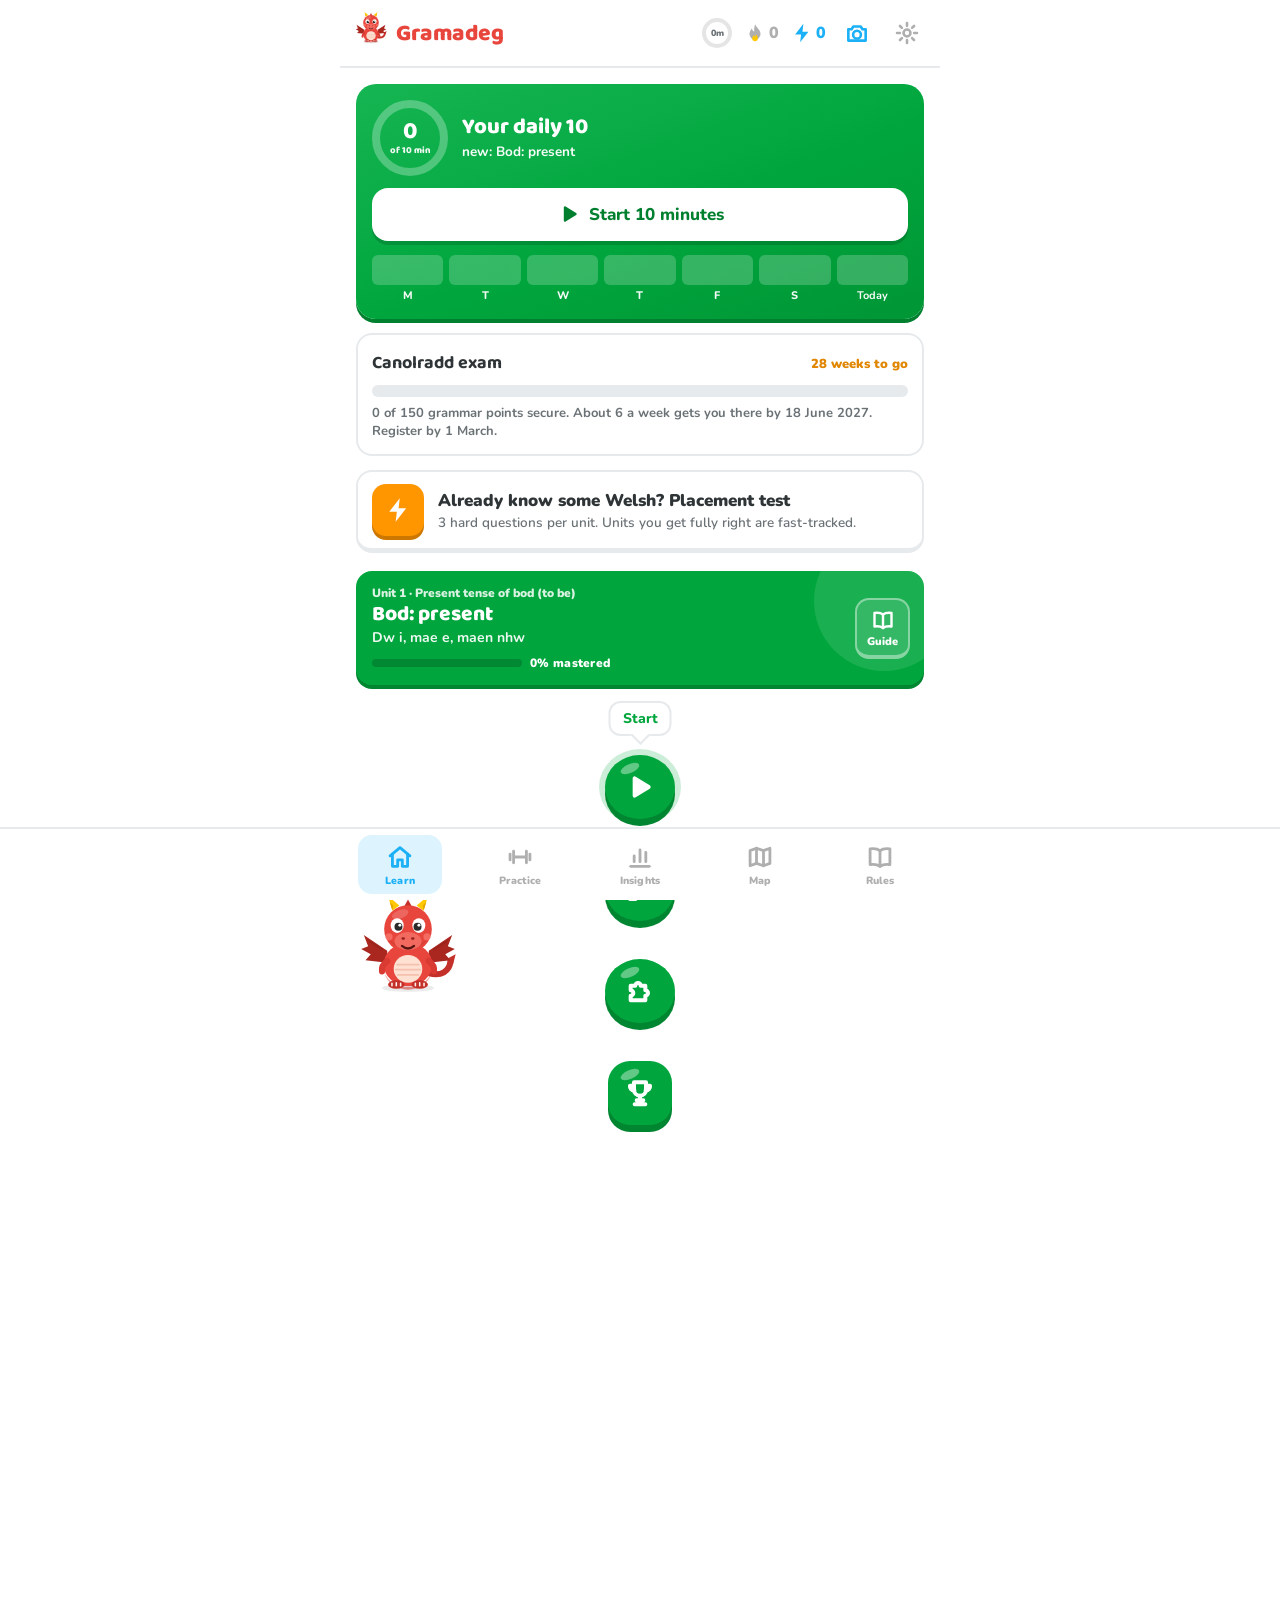
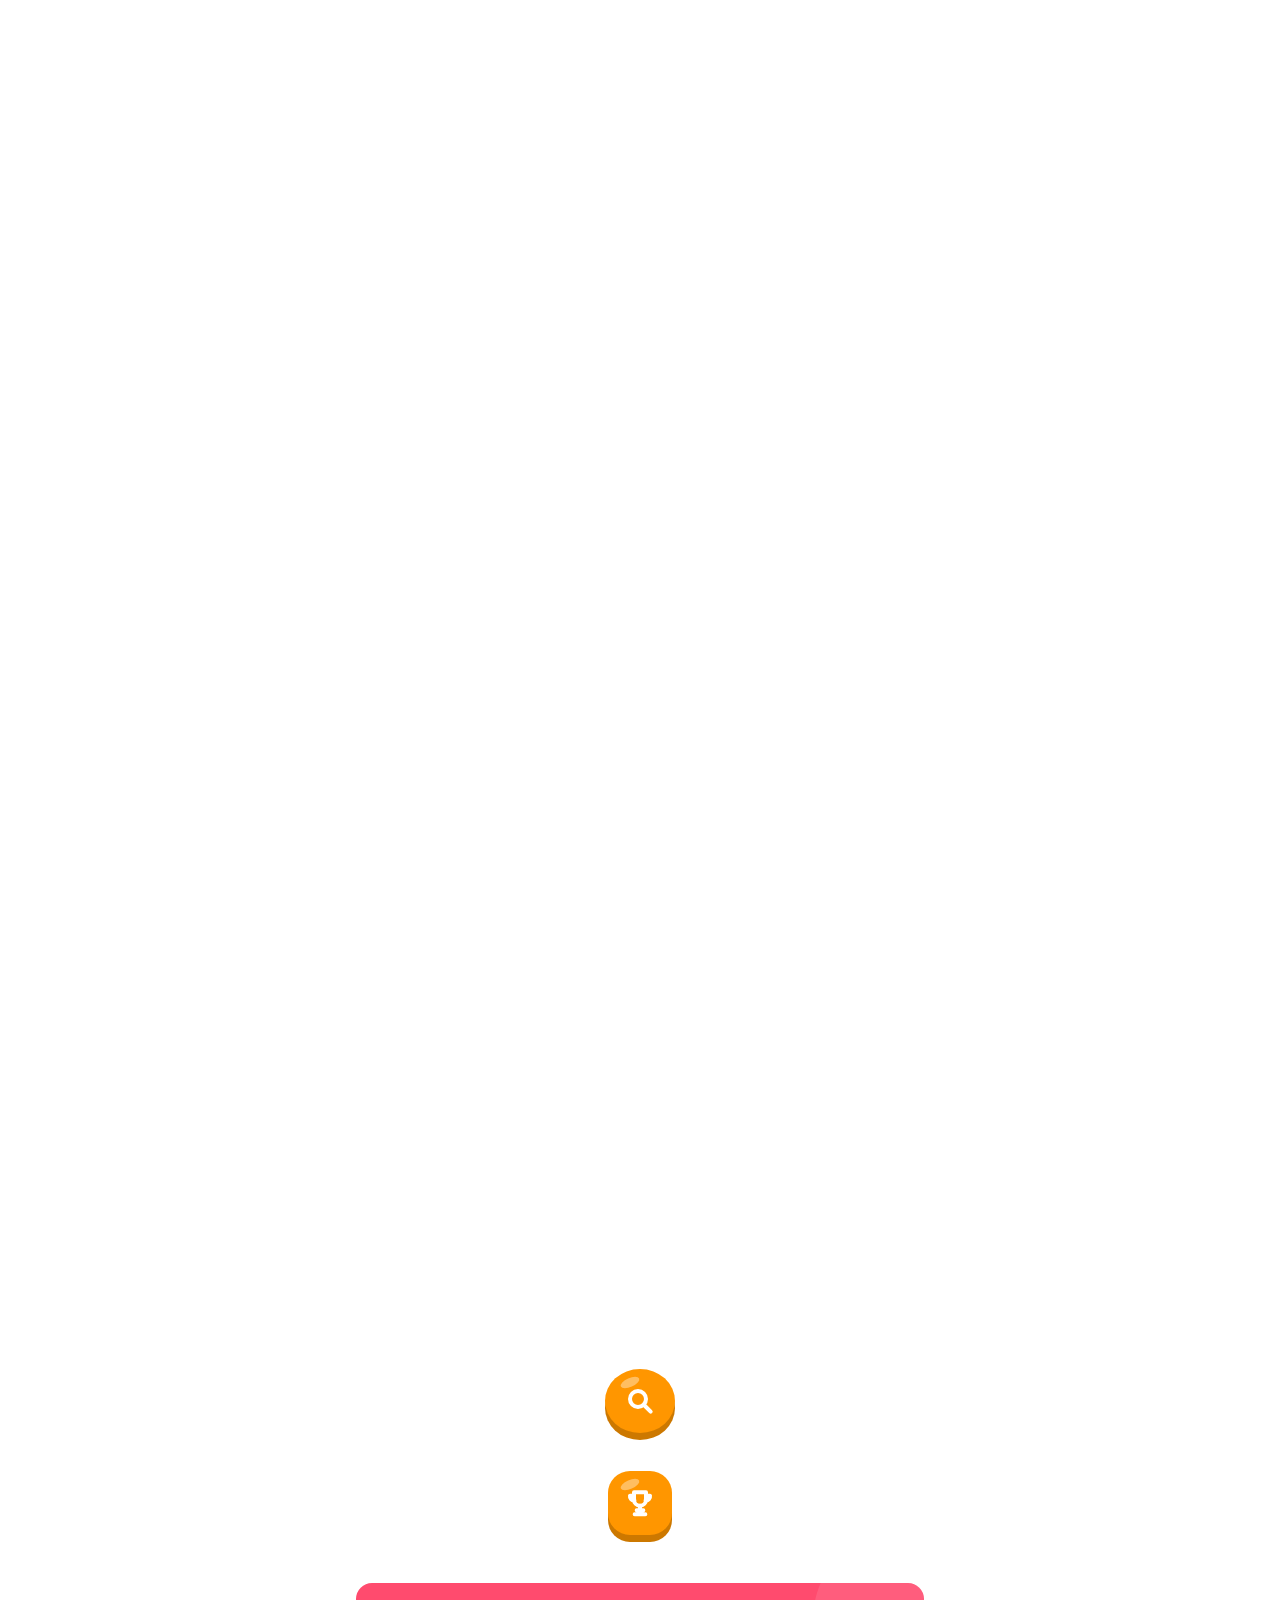
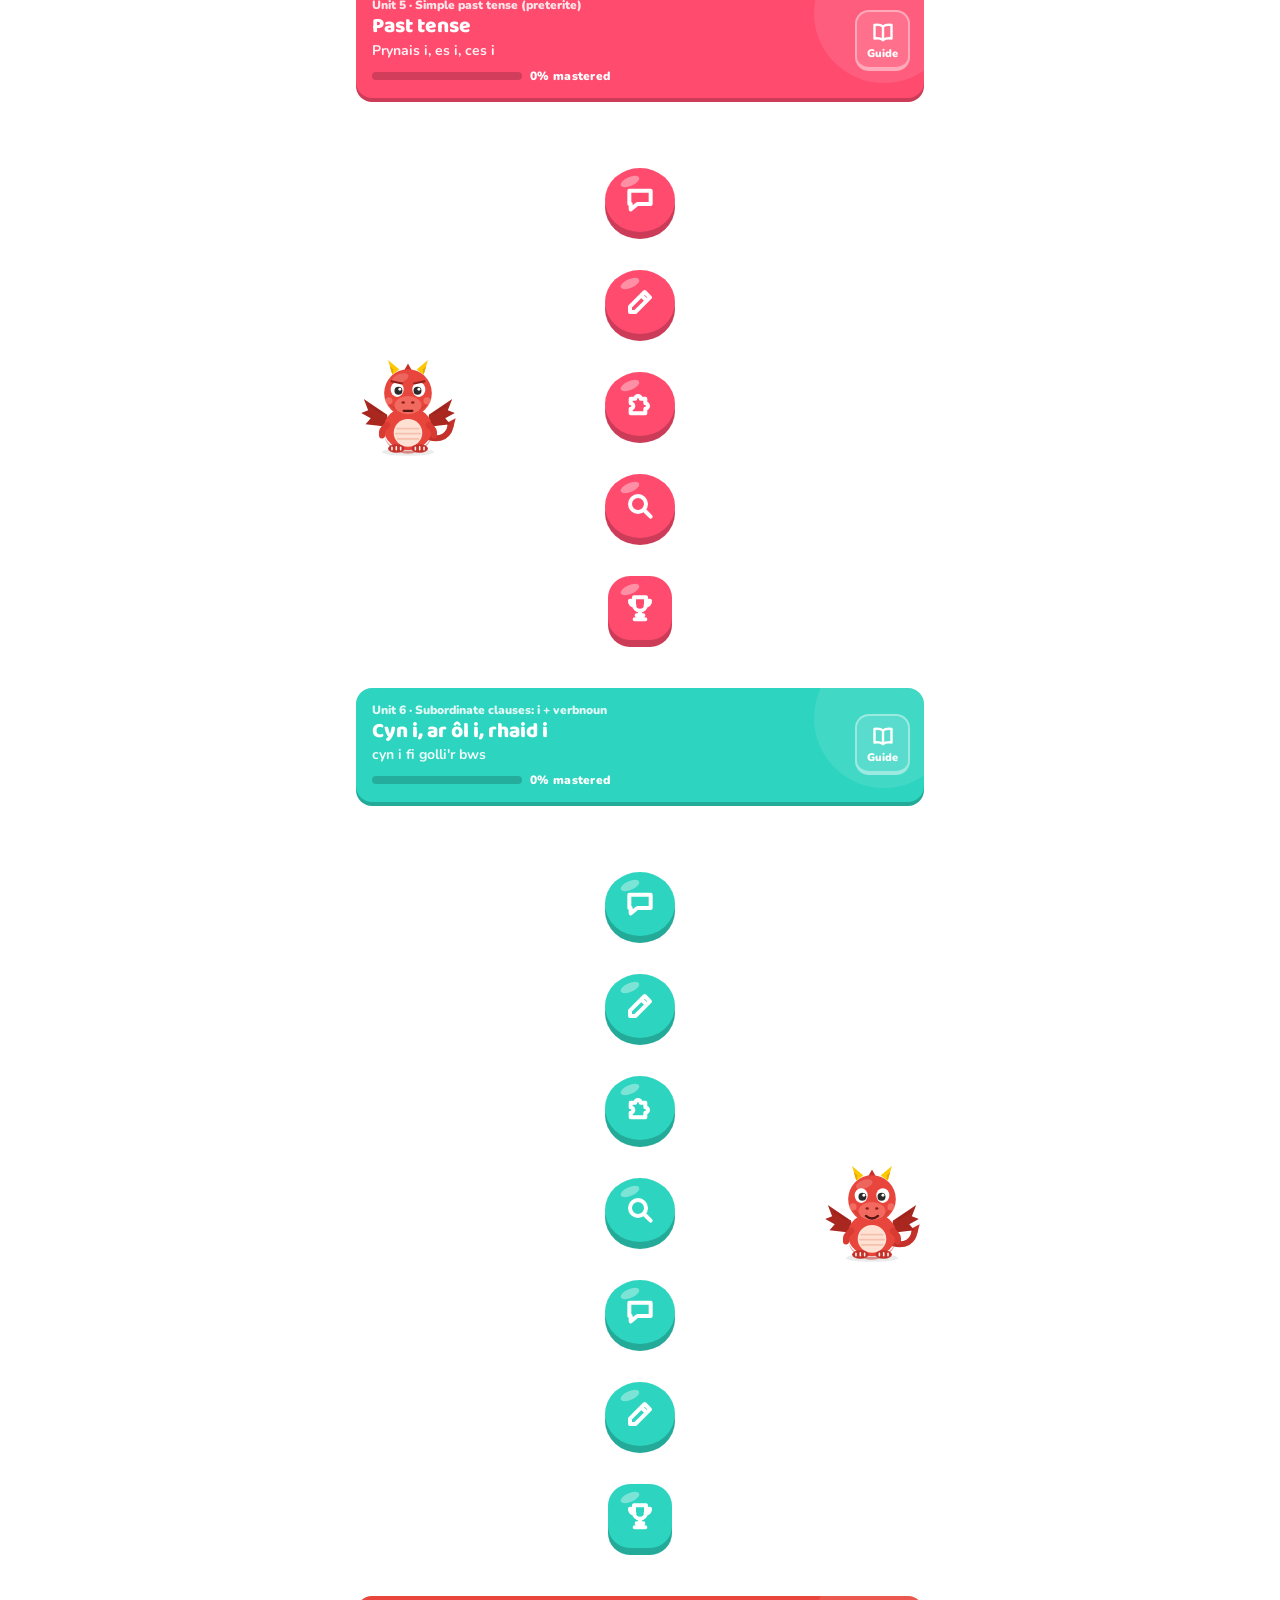
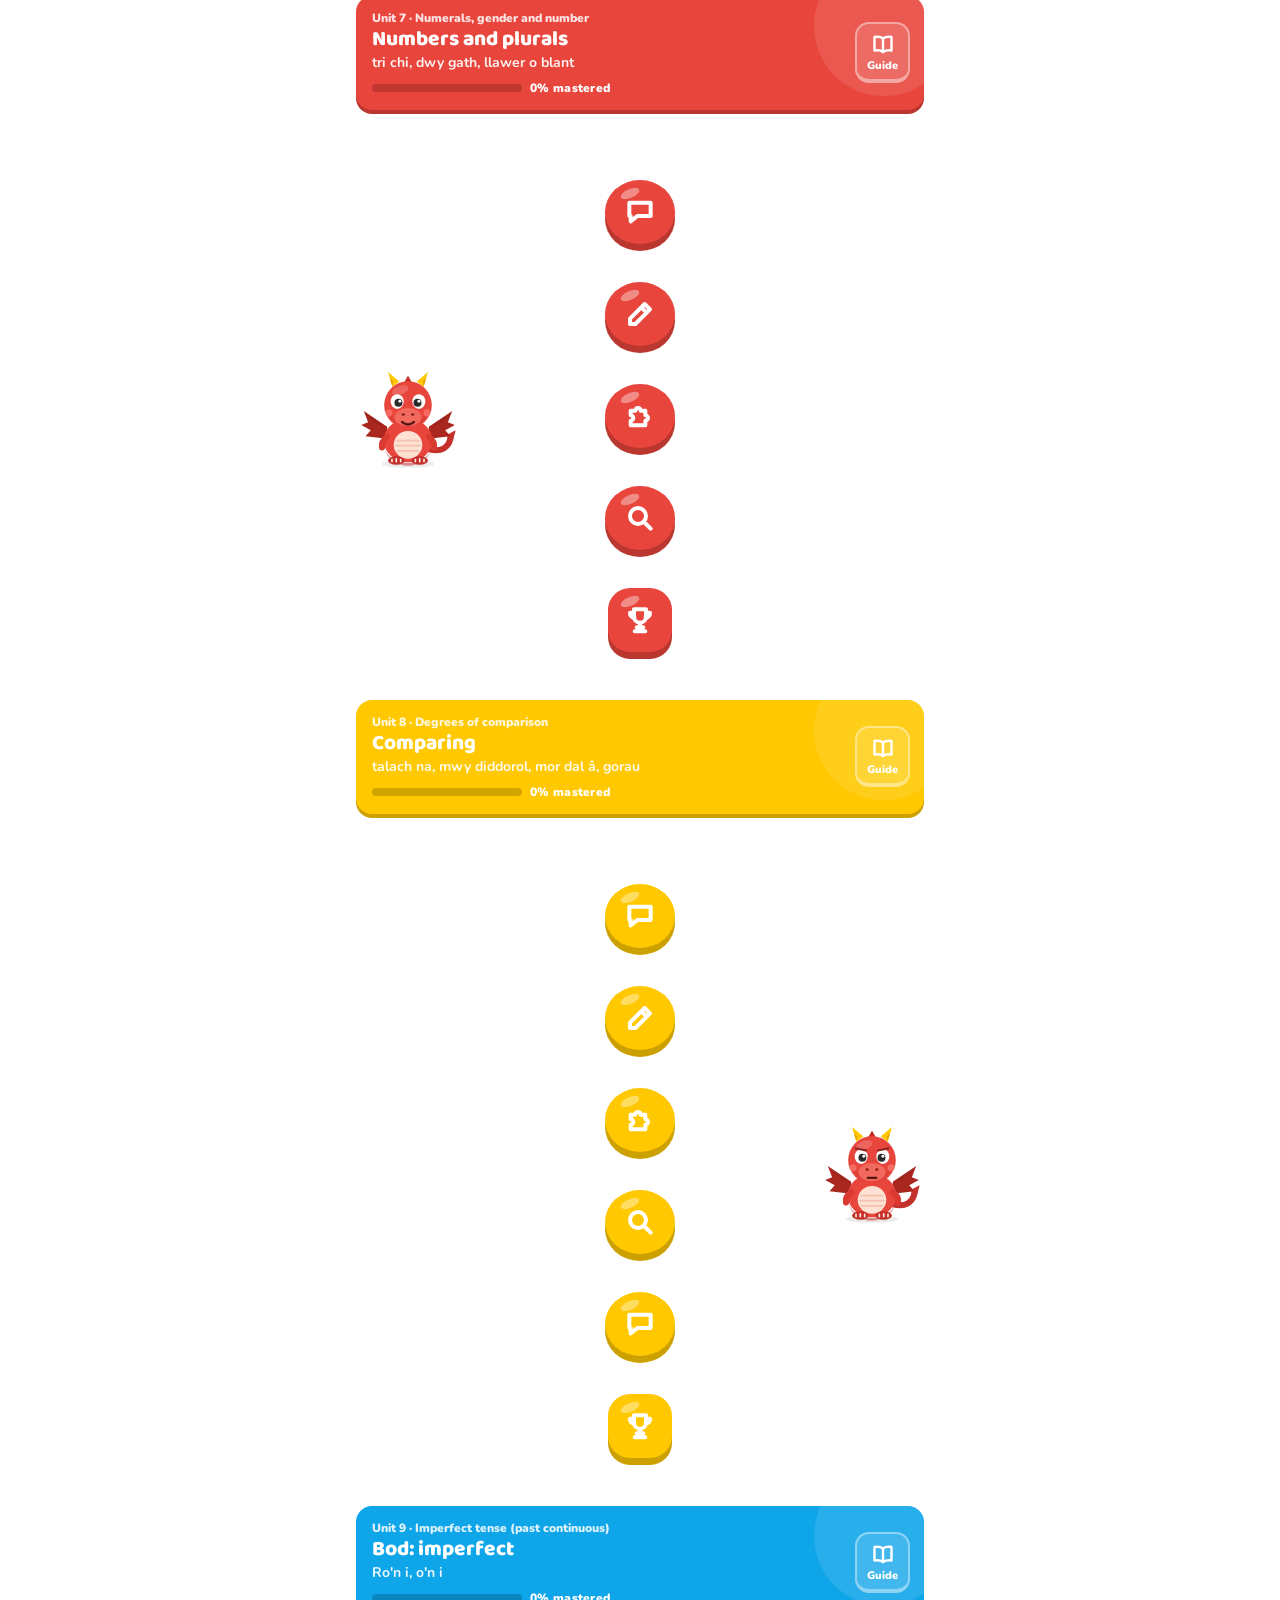
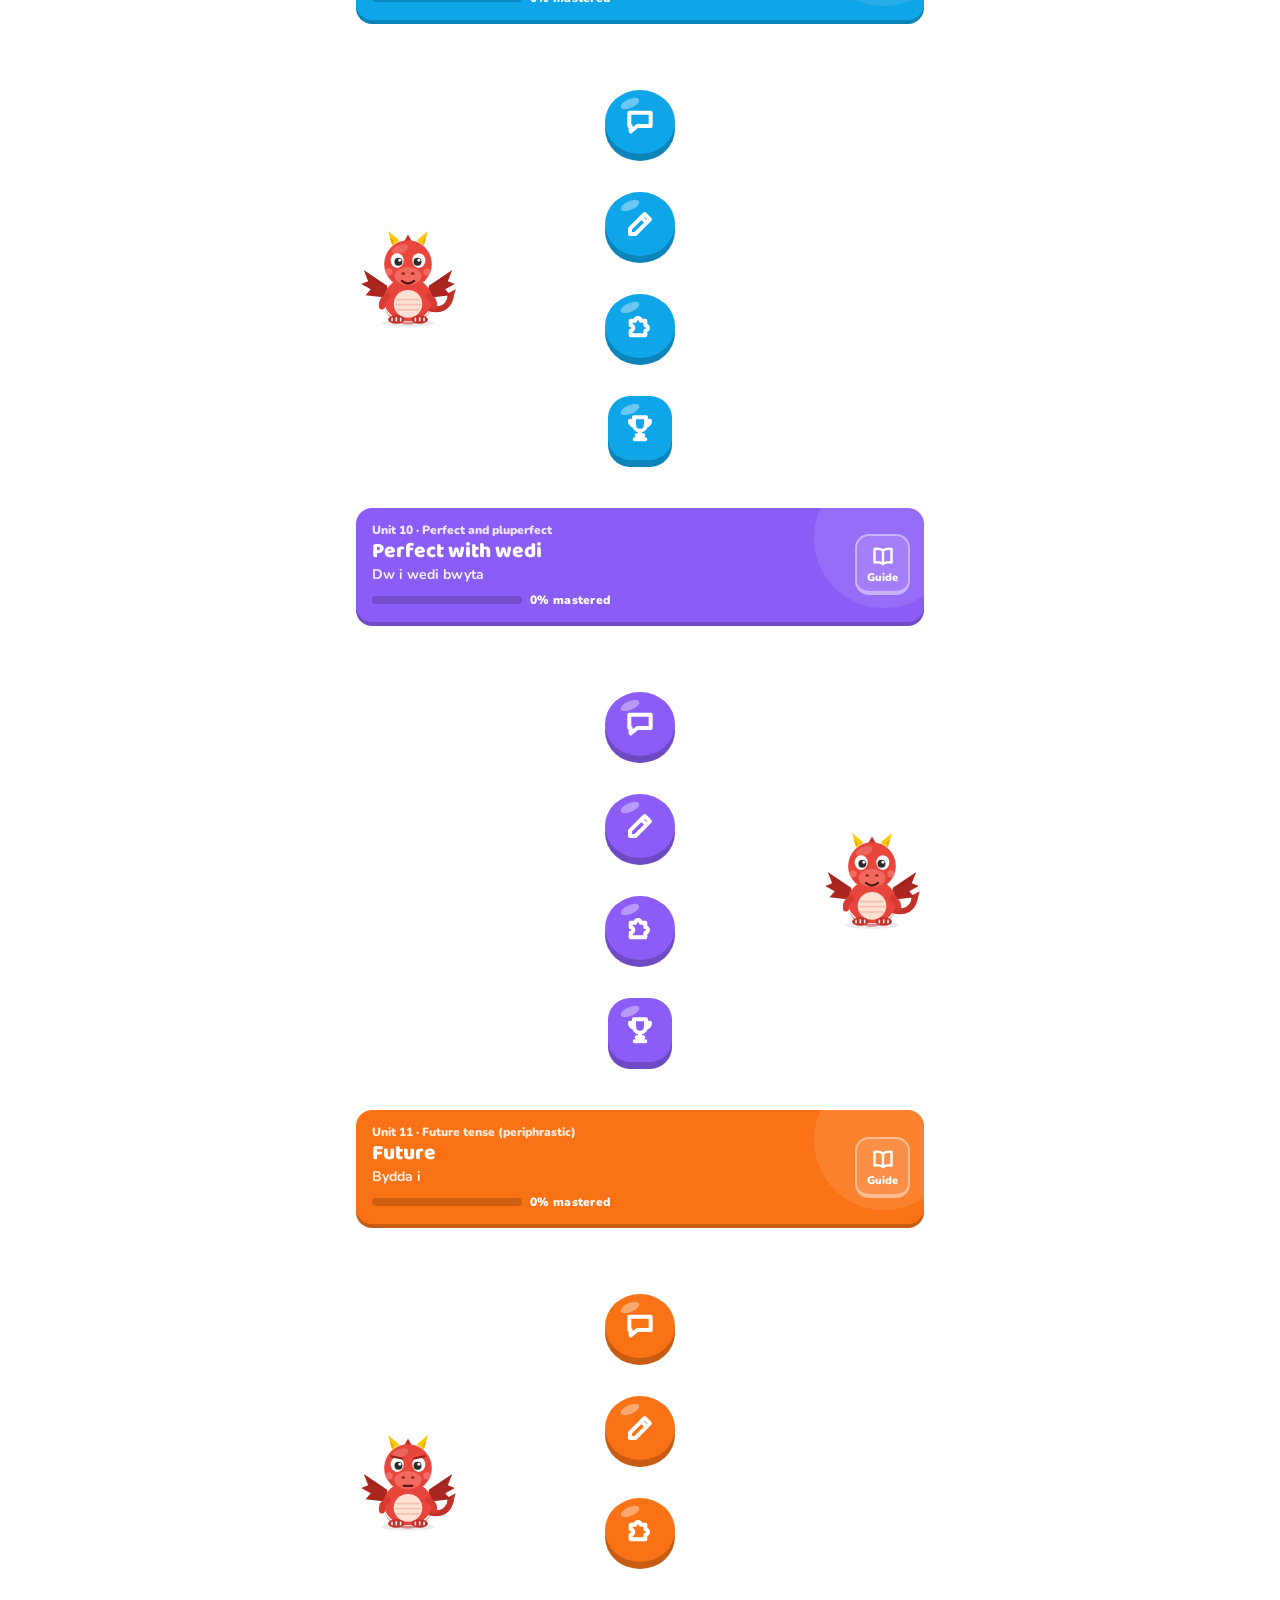
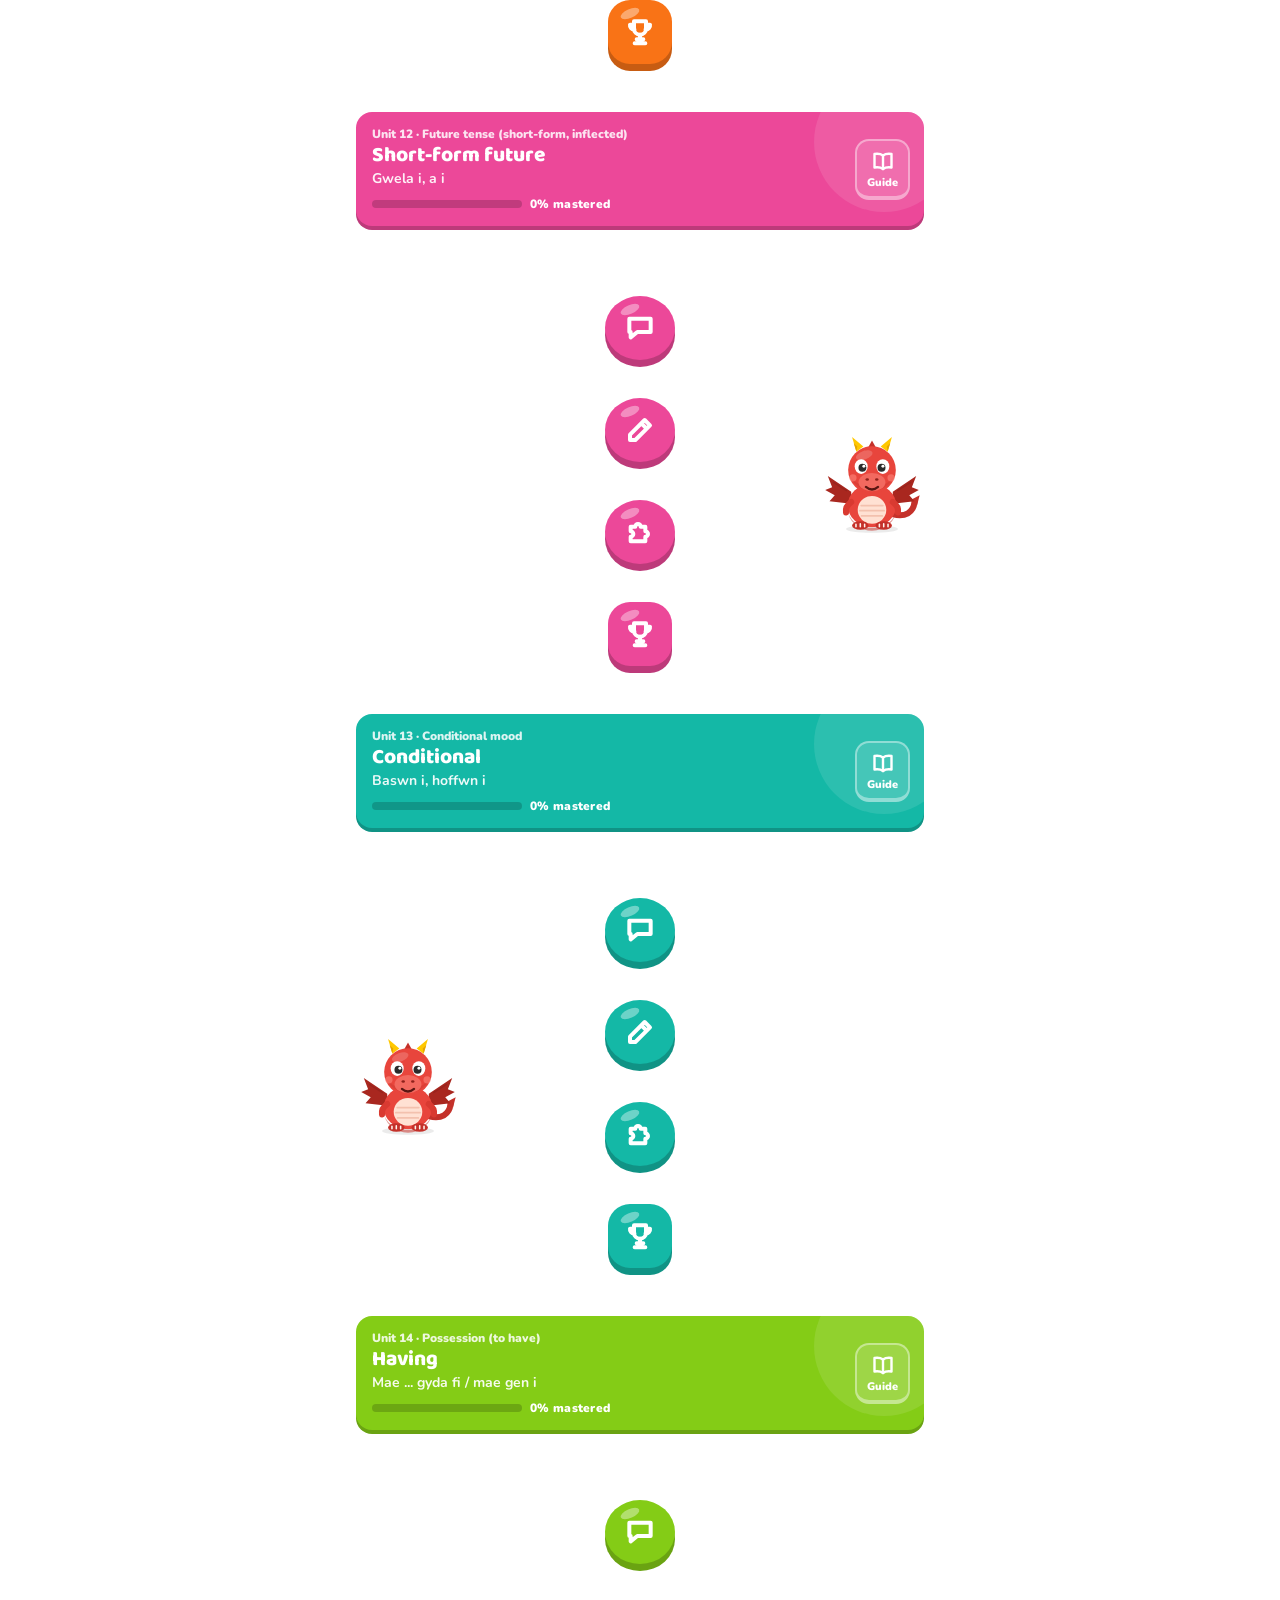
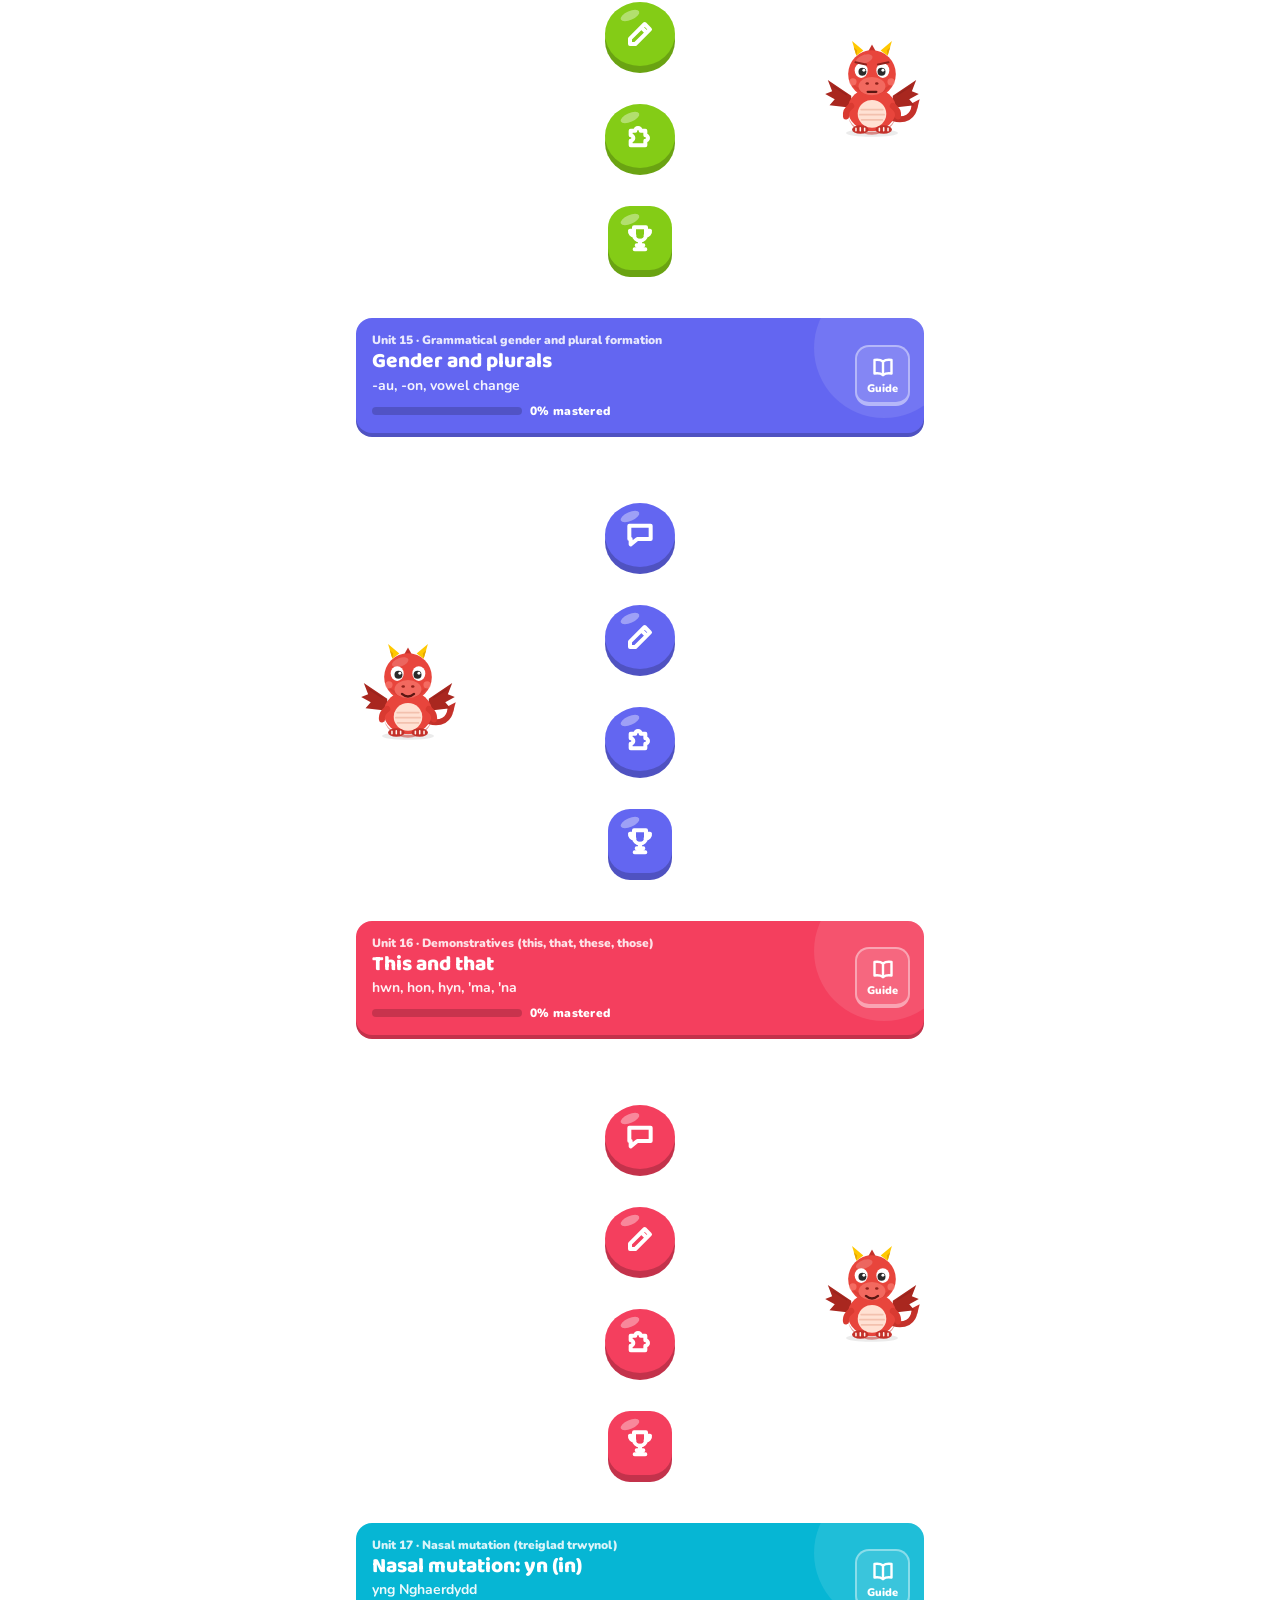
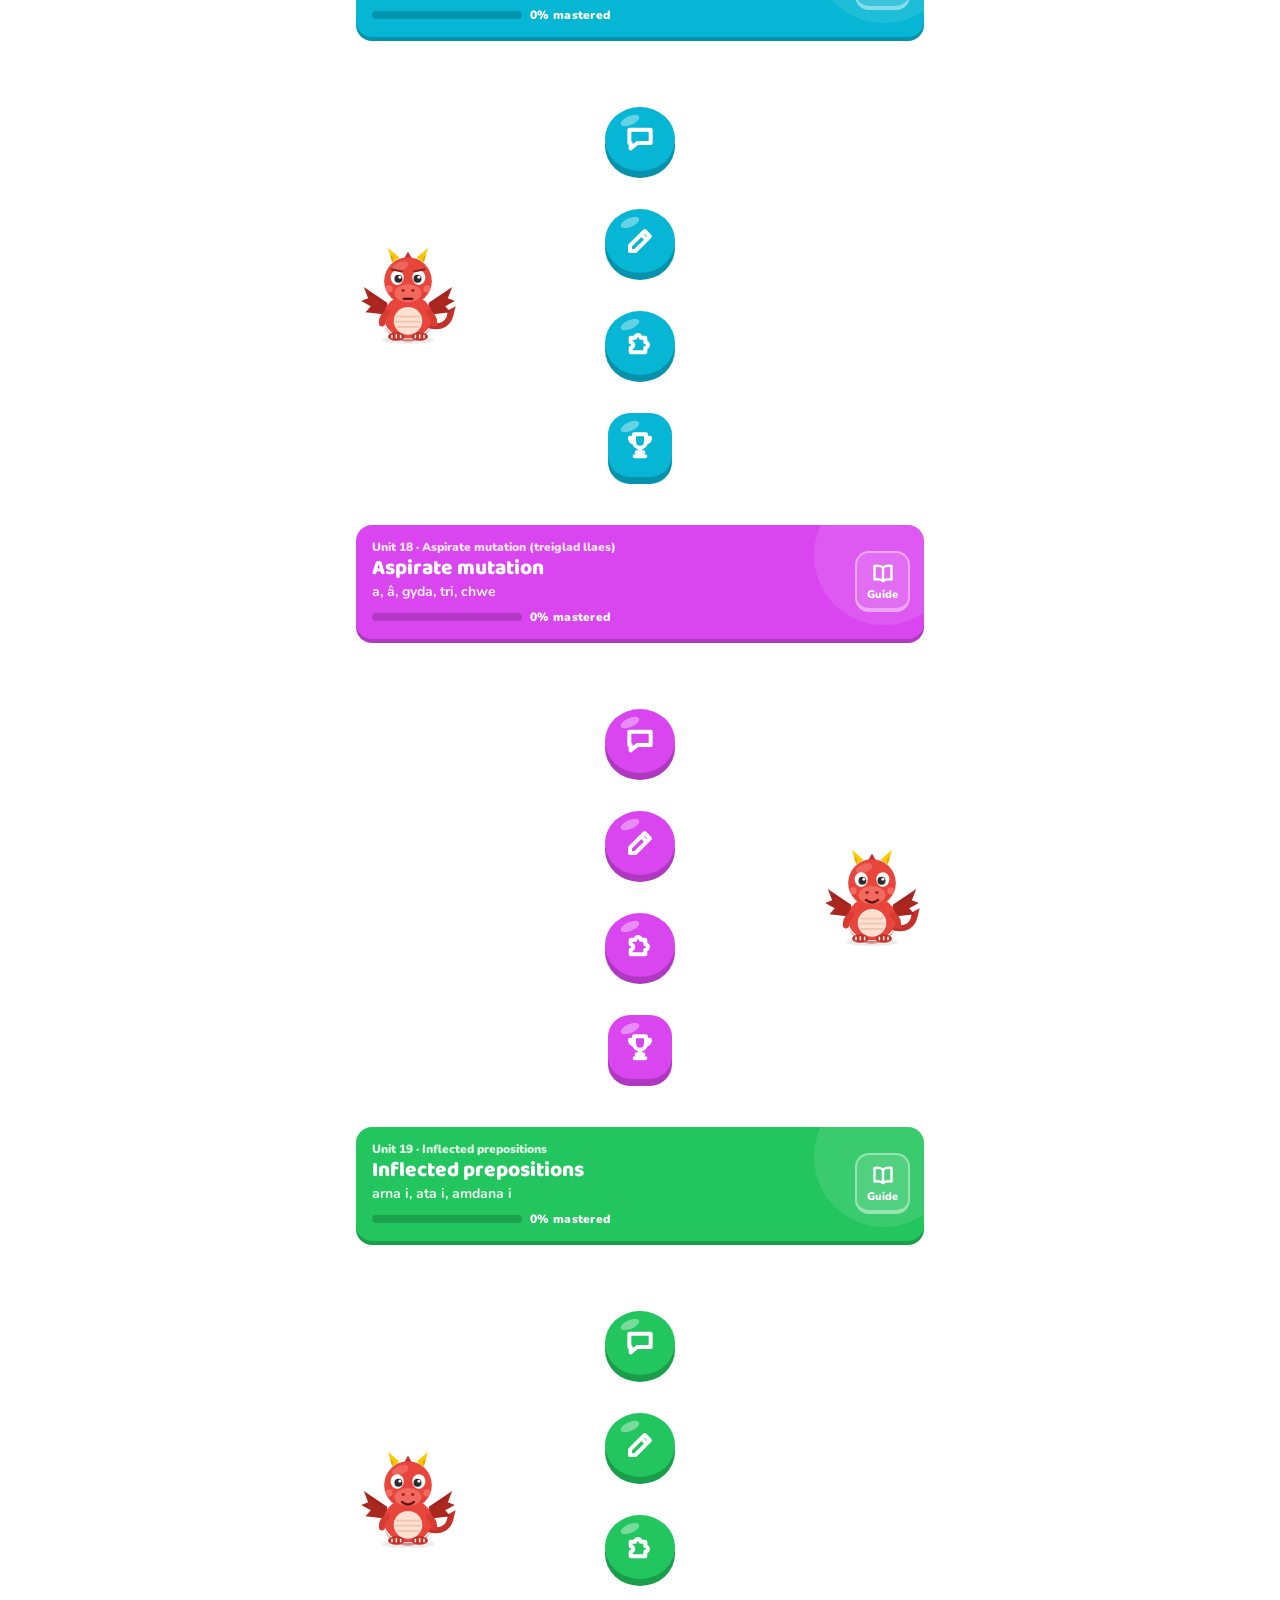
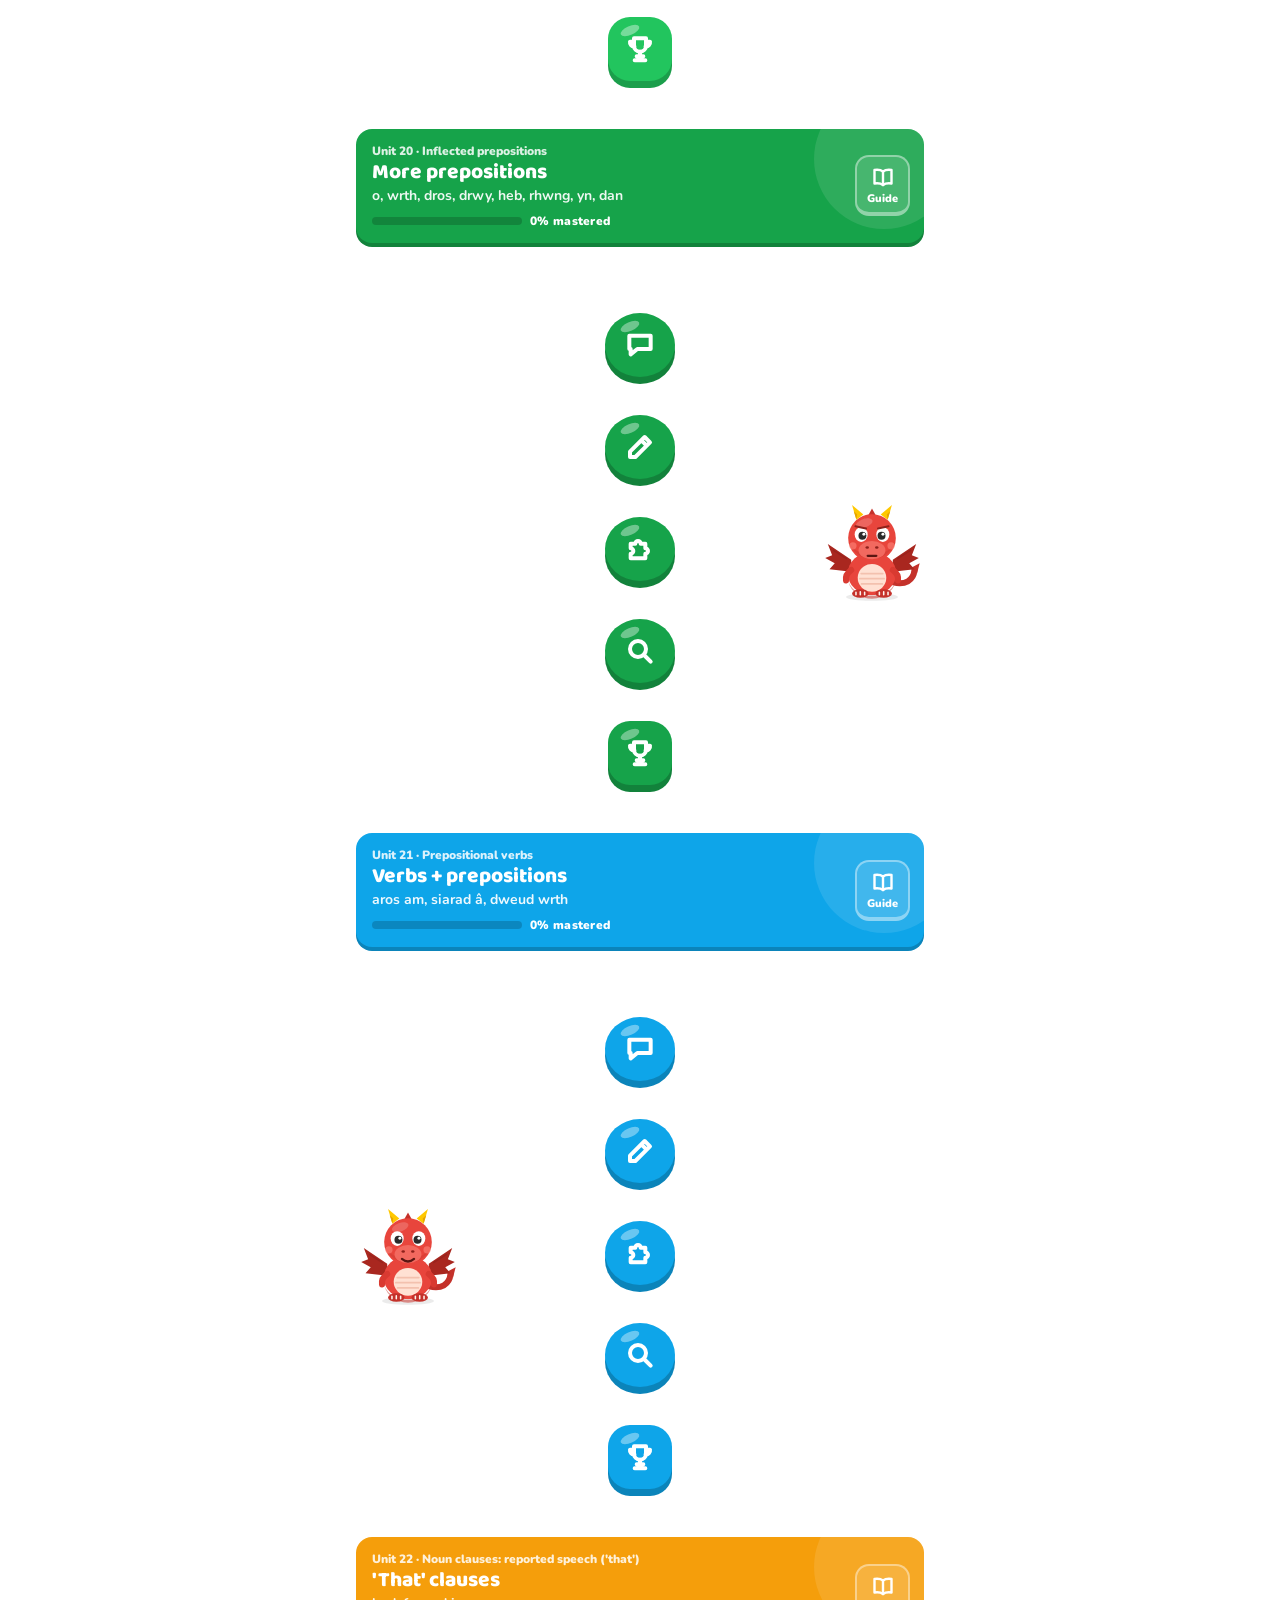
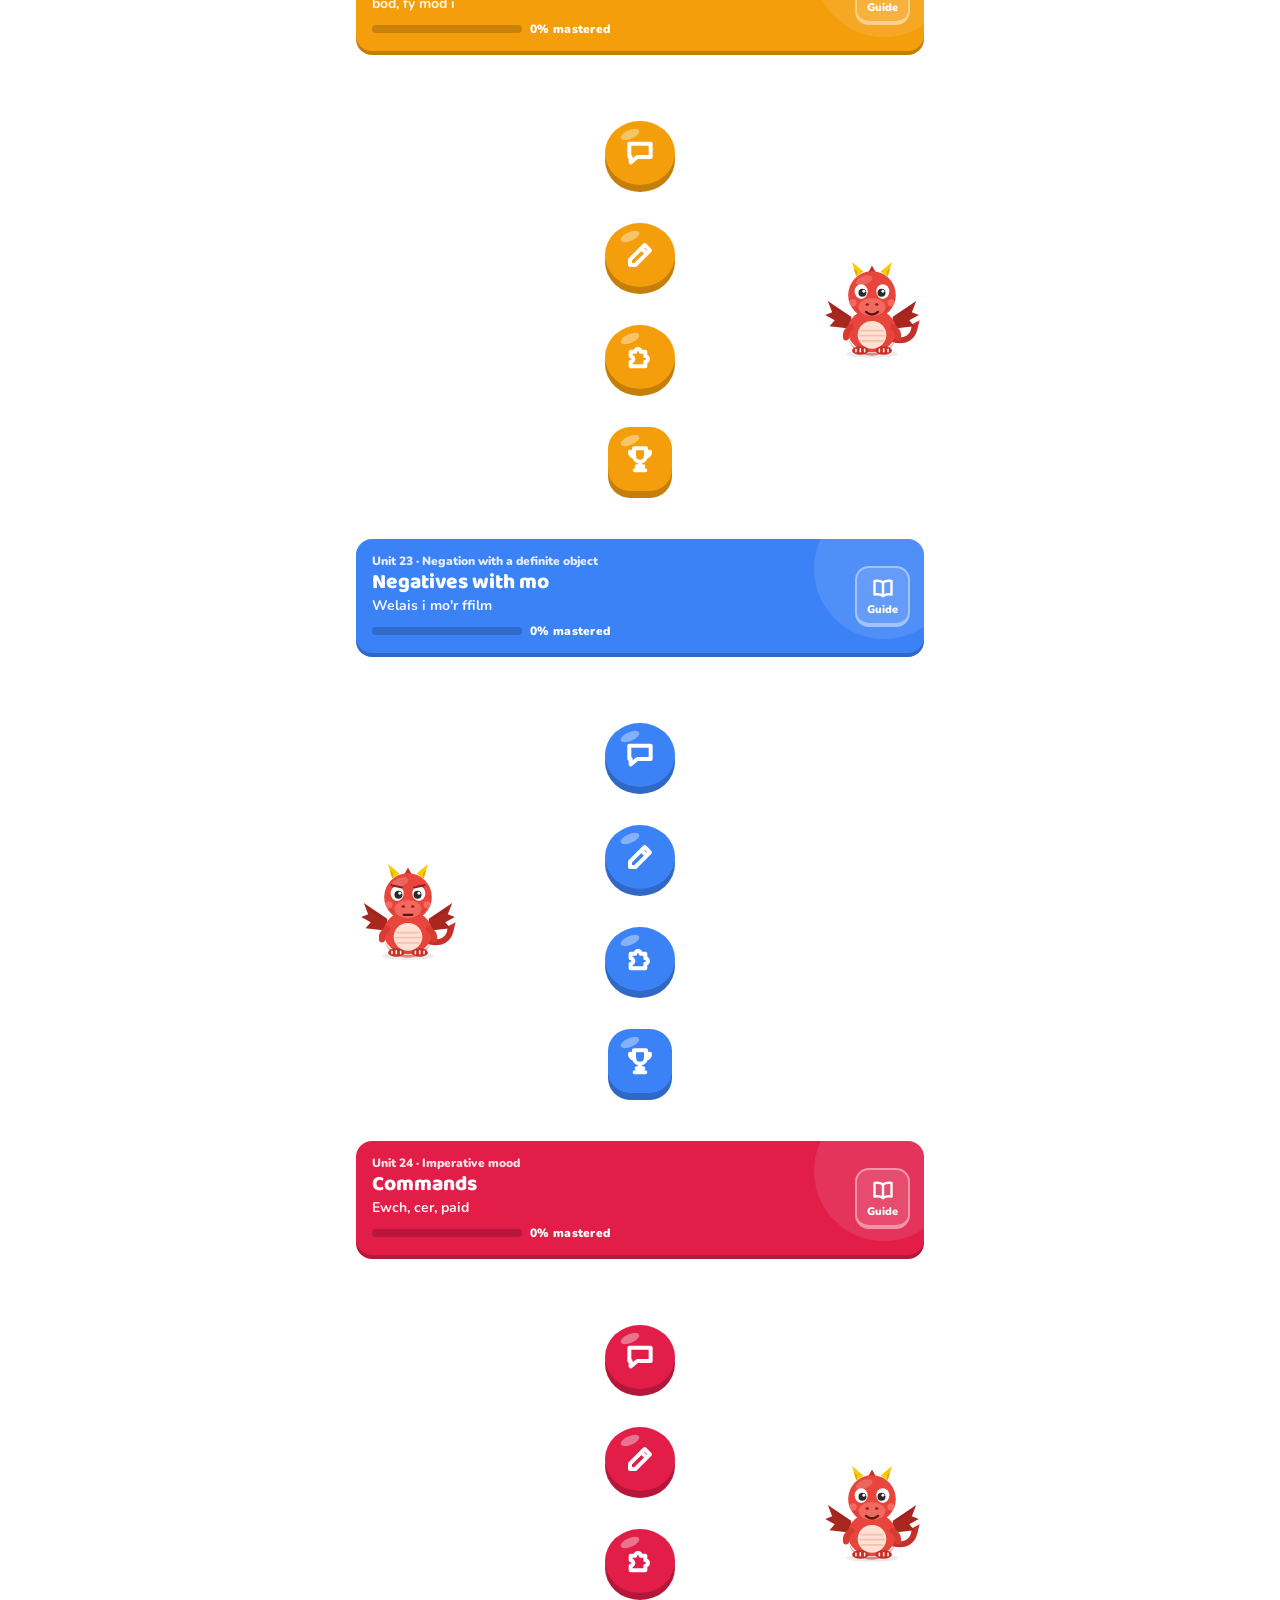
==== commit 249b79d7: "Gramadeg: timer counts only active answering time Each question earns at most 40s of thinking and 12" ====
--- a/gramadeg/index.html
+++ b/gramadeg/index.html
@@ -215,7 +215,7 @@
 .prog i::after{content:'';position:absolute;left:8px;right:8px;top:4px;height:4px;border-radius:99px;background:rgba(255,255,255,.35)}
 @media (max-width:430px){.brand{font-size:19px;gap:5px}.brand .mini{width:28px;height:28px}.stats-row{gap:6px}.stat-pill{font-size:15px}.top{padding-left:10px;padding-right:8px}}
 .timer{font-family:var(--fd);font-weight:800;font-size:16px;color:var(--ink2);font-variant-numeric:tabular-nums;white-space:nowrap}
-.timer:empty{display:none} .timer.end{color:var(--orange)}
+.timer:empty{display:none} .timer.end{color:var(--orange)} .timer.paused{color:var(--red-d);font-size:13px}
 .daily{border-radius:20px;background:linear-gradient(160deg,#16B553,#00A63D 55%,#009636);box-shadow:0 4px 0 #007F2F;color:#fff;padding:16px;margin-bottom:14px}
 .daily .dtop{display:flex;gap:14px;align-items:center}
 .daily .dring{position:relative;width:76px;height:76px;flex:none}
@@ -1335,15 +1335,20 @@
 function drawTimer(){
   const t=$('timer'); if(!t) return;
   if(!L || L.mode!=='daily'){ t.textContent=''; return; }
-  const left=Math.max(0,L.goal-L.secs); t.textContent = left ? mmss(left) : 'Last one';
-  t.classList.toggle('end', !left);
+  const left=Math.max(0,L.goal-L.secs), paused=left && L.phaseAt && !counting(); t.textContent = !left ? 'Last one' : paused ? 'Paused '+mmss(left) : mmss(left);
+  t.classList.toggle('end', !left); t.classList.toggle('paused', !!paused);
   $('progFill').style.width=Math.min(100,L.secs/L.goal*100)+'%';
 }
-// Time on task: counted only while a lesson is on screen and you've touched the phone in the last 45 seconds.
+// Time on task: only time spent working counts. Each question earns at most 40 seconds of thinking
+// and 12 seconds of reading the feedback (a new rule: 60). After that the clock stops until you answer,
+// so an open app can't run the timer down. The daily 10 also needs an answer at least every minute or so.
+const PHASE_CAP = () => L.cur&&L.cur.intro ? 60 : L.state==='answer' ? 40 : 12;
+const counting = () => L && L.phaseAt && Date.now()-L.phaseAt <= PHASE_CAP()*1000 && Date.now()-LAST_ACT<=45000;
 let LAST_ACT=Date.now(), TICKS=0;
 ['pointerdown','keydown','input'].forEach(t=>addEventListener(t,()=>{ LAST_ACT=Date.now(); },{capture:true,passive:true}));
 setInterval(()=>{
-  if(!L || document.hidden || !document.querySelector('#lesson.on') || Date.now()-LAST_ACT>45000) return;
+  if(!L || document.hidden || !document.querySelector('#lesson.on')) return;
+  if(!counting()){ drawTimer(); return; }
   const d=today(); S.secs[d]=(S.secs[d]||0)+1; L.secs++; drawTimer();
   if(++TICKS%20===0) save();
 },1000);
@@ -1366,7 +1371,7 @@
     // Skipped questions you've never met get light credit and an early spot-check, so the unit moves on.
     L.queue.forEach((x,i)=>{ const o=S.items[x.q.id]; if(!o||!o.seen) S.items[x.q.id]={box:2, due:addDays(today(), 1+(i%4)), seen:1, right:1, wrong:0, lastWrong:null, ft:1}; });
     MODEL=null; L.skipped=L.queue.length; L.queue=[]; return finish(); }
-  L.cur=L.queue.shift(); L.state='answer'; L.answer=null; L.t0=performance.now();
+  L.cur=L.queue.shift(); L.state='answer'; L.answer=null; L.t0=performance.now(); L.phaseAt=Date.now();
   if(L.cur.intro){ const u=L.cur.intro; L.state='feedback'; L.cur.ok=false; $('lfoot').className='lfoot'; $('combo').innerHTML='';
     qw.innerHTML=`<div class="qkicker" style="color:${u.colour}">${icon(u.icon)} New today</div><div class="qtitle">${esc(u.title)}</div>${termBox(u)}<div class="rule">${u.rule}</div>`;
     qw.scrollTop=0; const b=$('checkBtn'); b.textContent='Got it. Test me'; b.className='btn'; b.disabled=false; drawTimer(); return; }
@@ -1535,7 +1540,7 @@
     sfx('turn'); L.state='leaving'; const me=L; $('qwrap').classList.add('leave'); setTimeout(()=>{ if(L===me&&L.state==='leaving') next(); },110); return; }
   const {q,retry}=L.cur, ok=grade(q), ms=Math.round(performance.now()-L.t0);
   logAnswer(q, ok, ms, givenText(q), retry); if(retry) save();
-  L.cur.ok=ok; L.state='feedback';
+  L.cur.ok=ok; L.state='feedback'; L.phaseAt=Date.now();
   if(q.type==='mc'&&!L.cur.hard) document.querySelectorAll('.opt').forEach(b=>{ const i=+b.dataset.i; b.classList.remove('sel'); if(i===q.answer) b.classList.add('right'); else if(i===L.answer) b.classList.add('wrongsel'); });
   if(q.type==='error') document.querySelectorAll('.chip').forEach(b=>{ const i=+b.dataset.i; b.classList.remove('sel'); if((ok?L.answer:wrongIdx(q)).includes(i)) b.classList.add('right'); else if(L.answer.includes(i)) b.classList.add('wrongsel'); });
   if(q.type==='type'||L.cur.hard){ const inp=$('typein'); inp.disabled=true; inp.classList.add(ok?'right':'wrong'); }
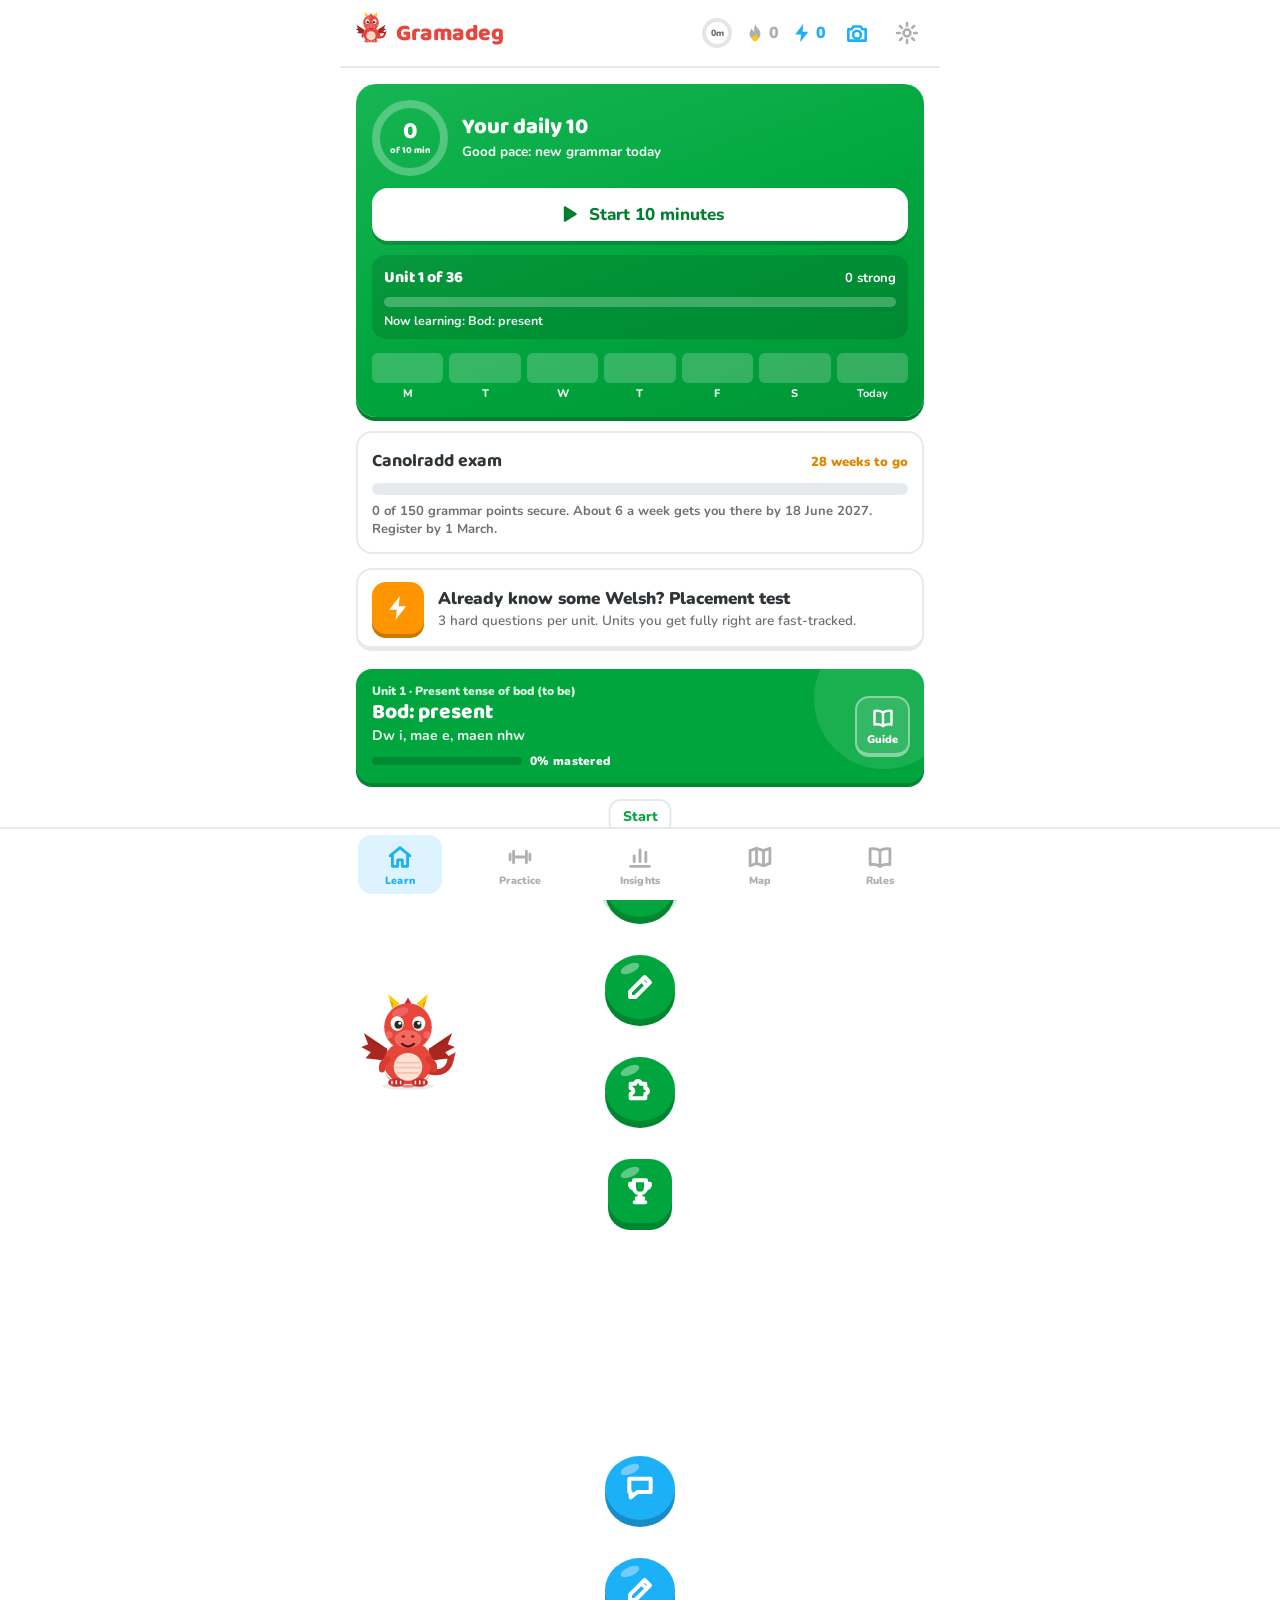
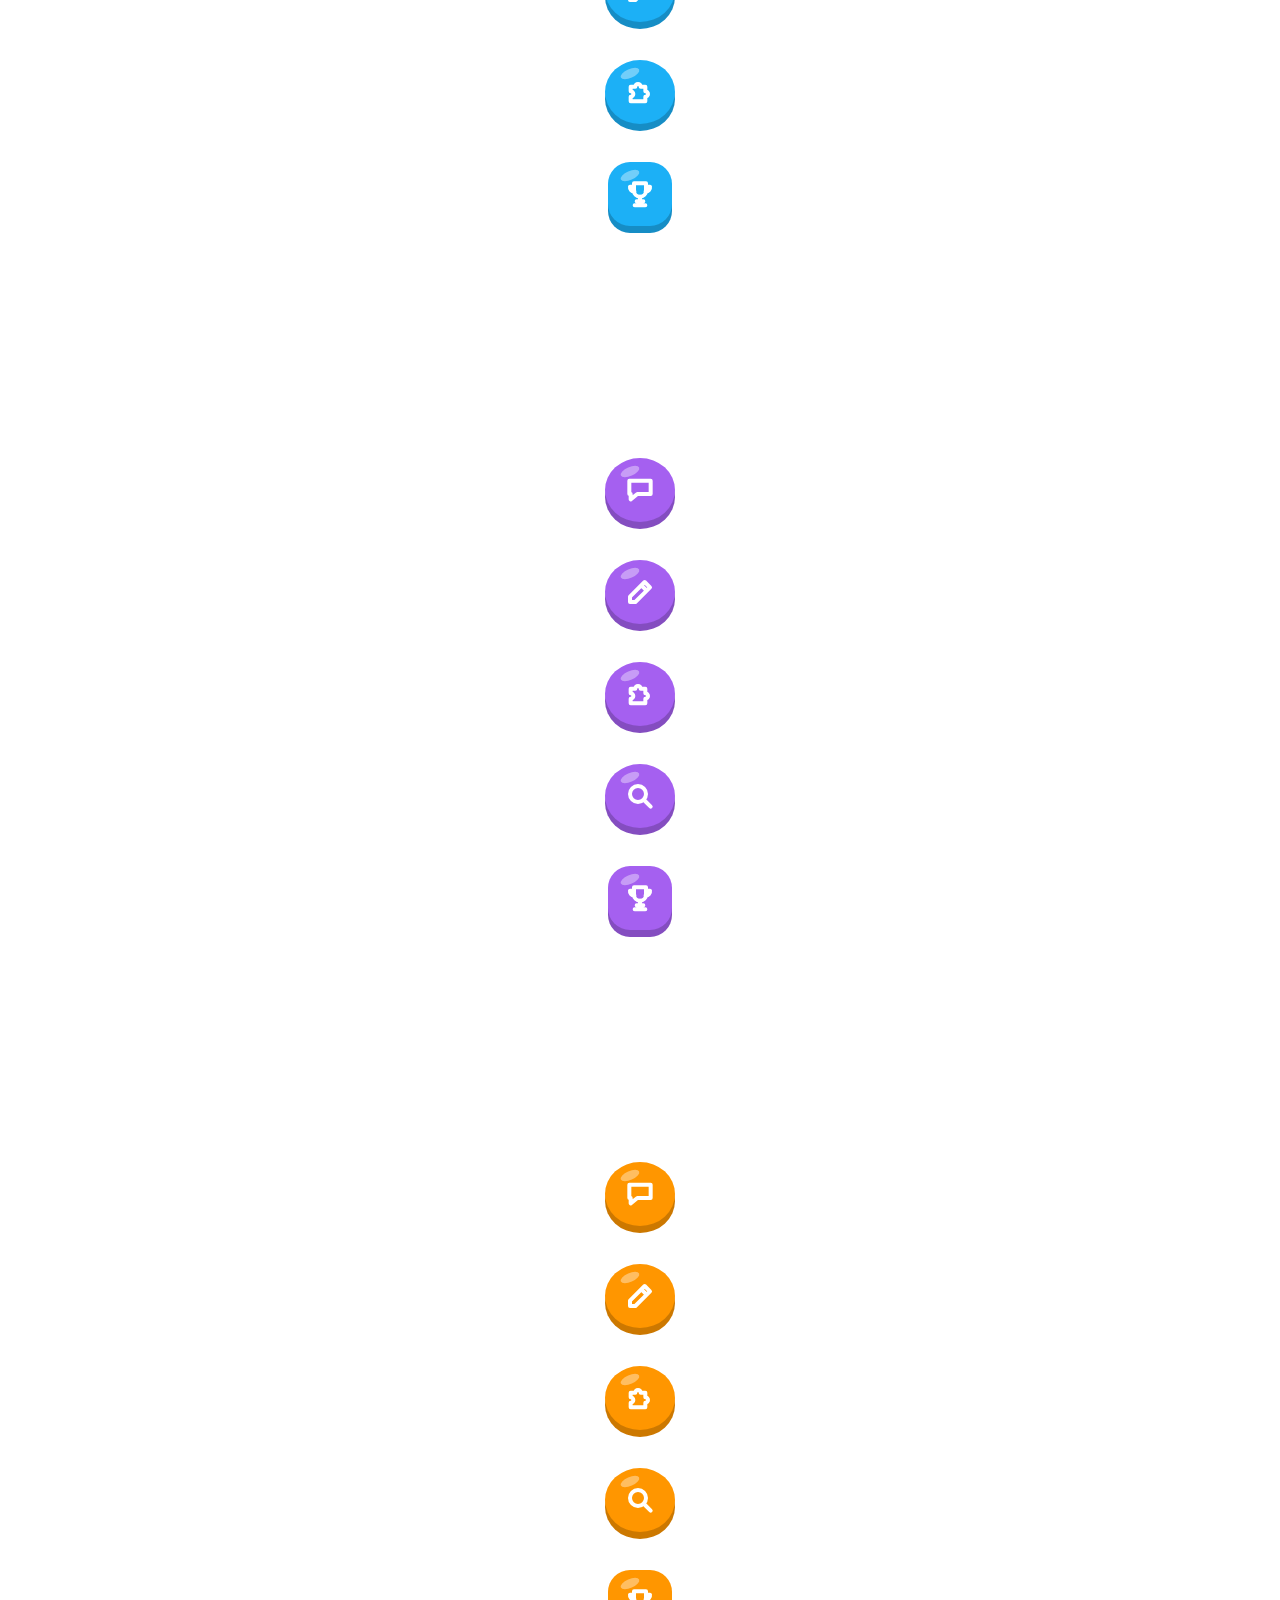
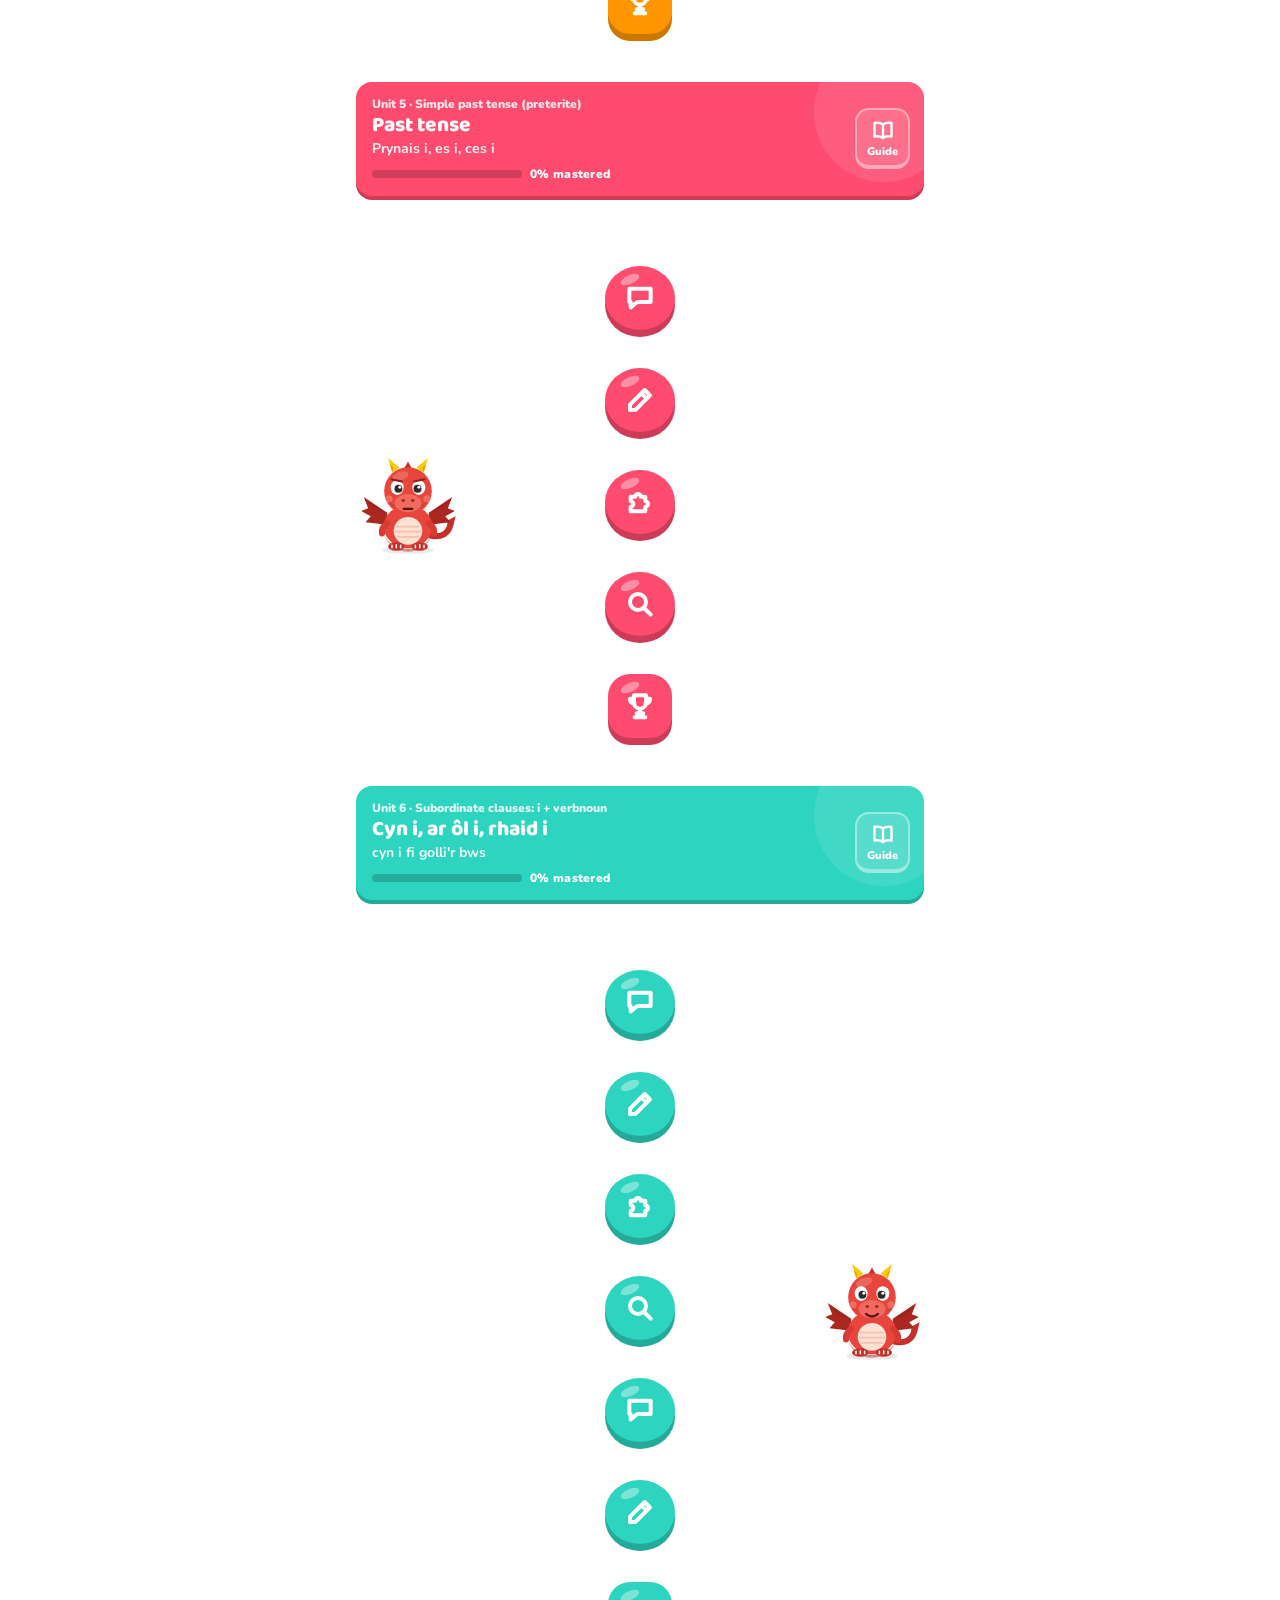
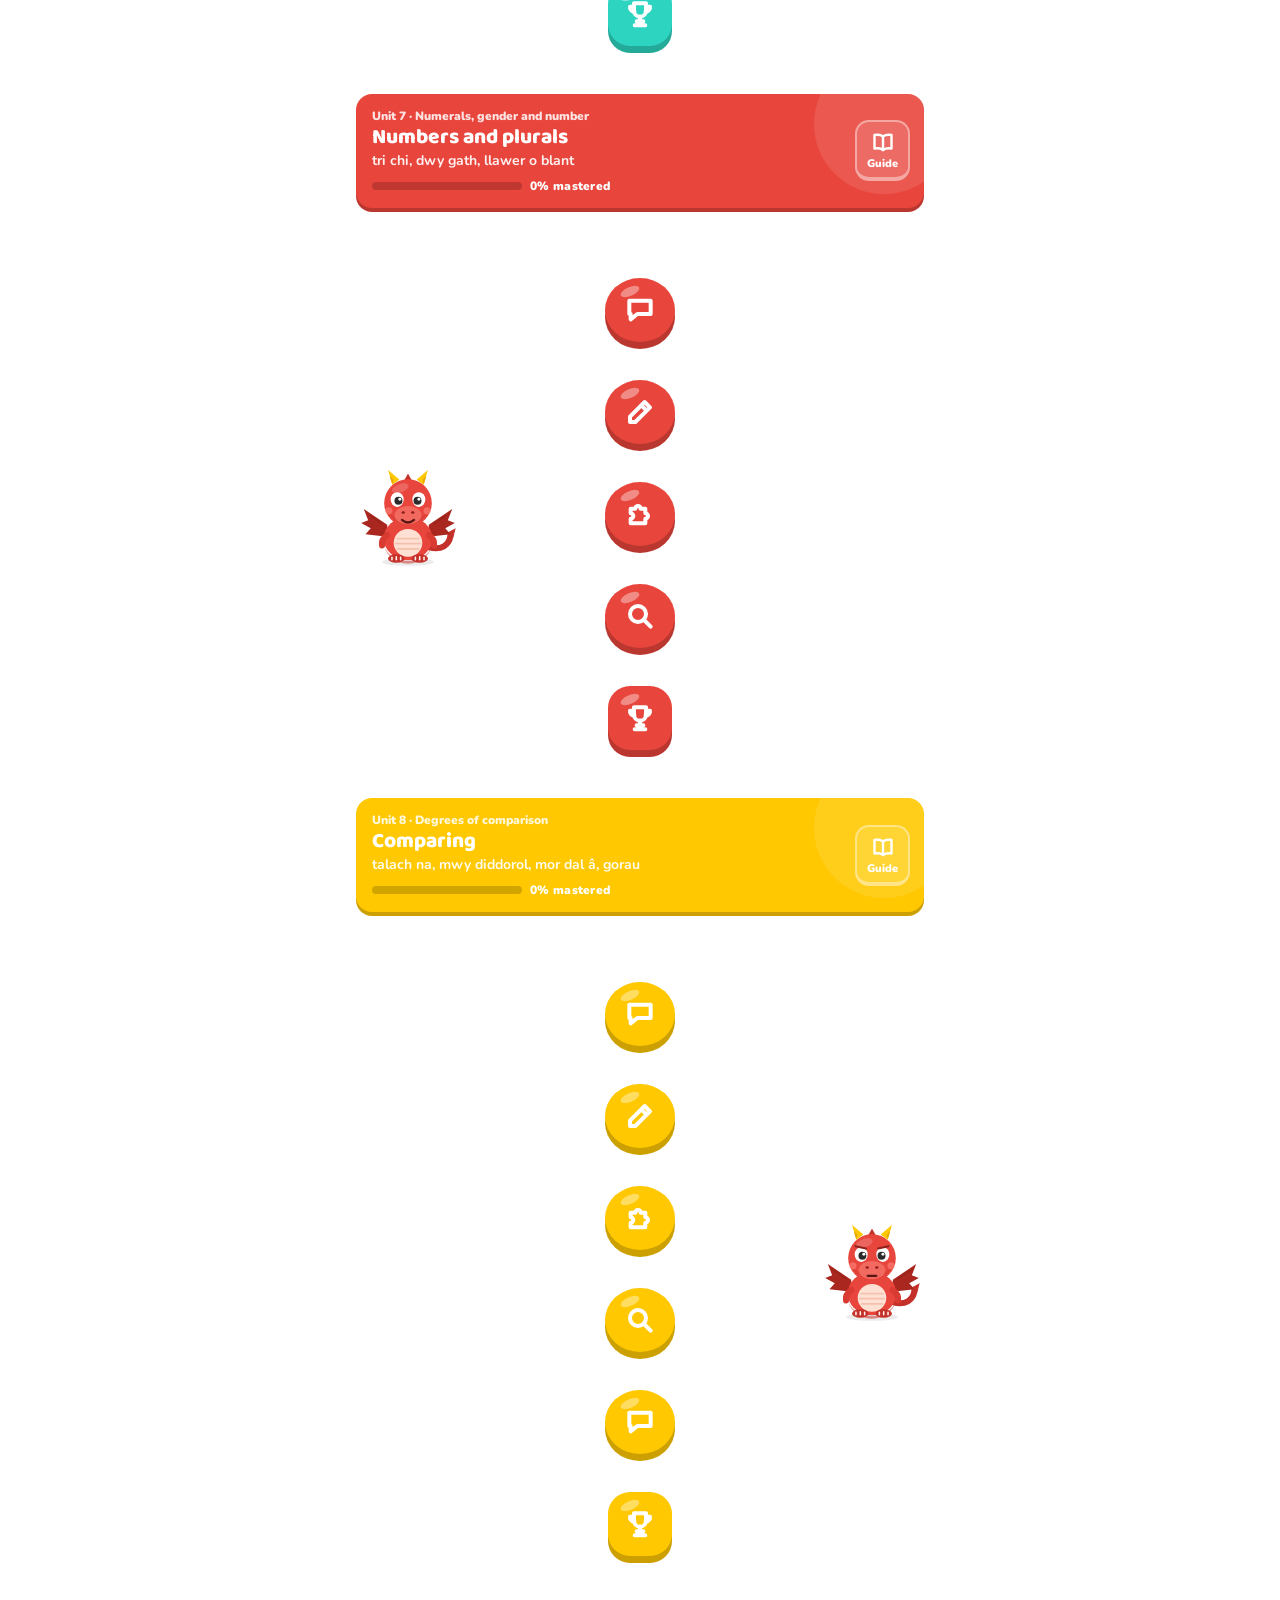
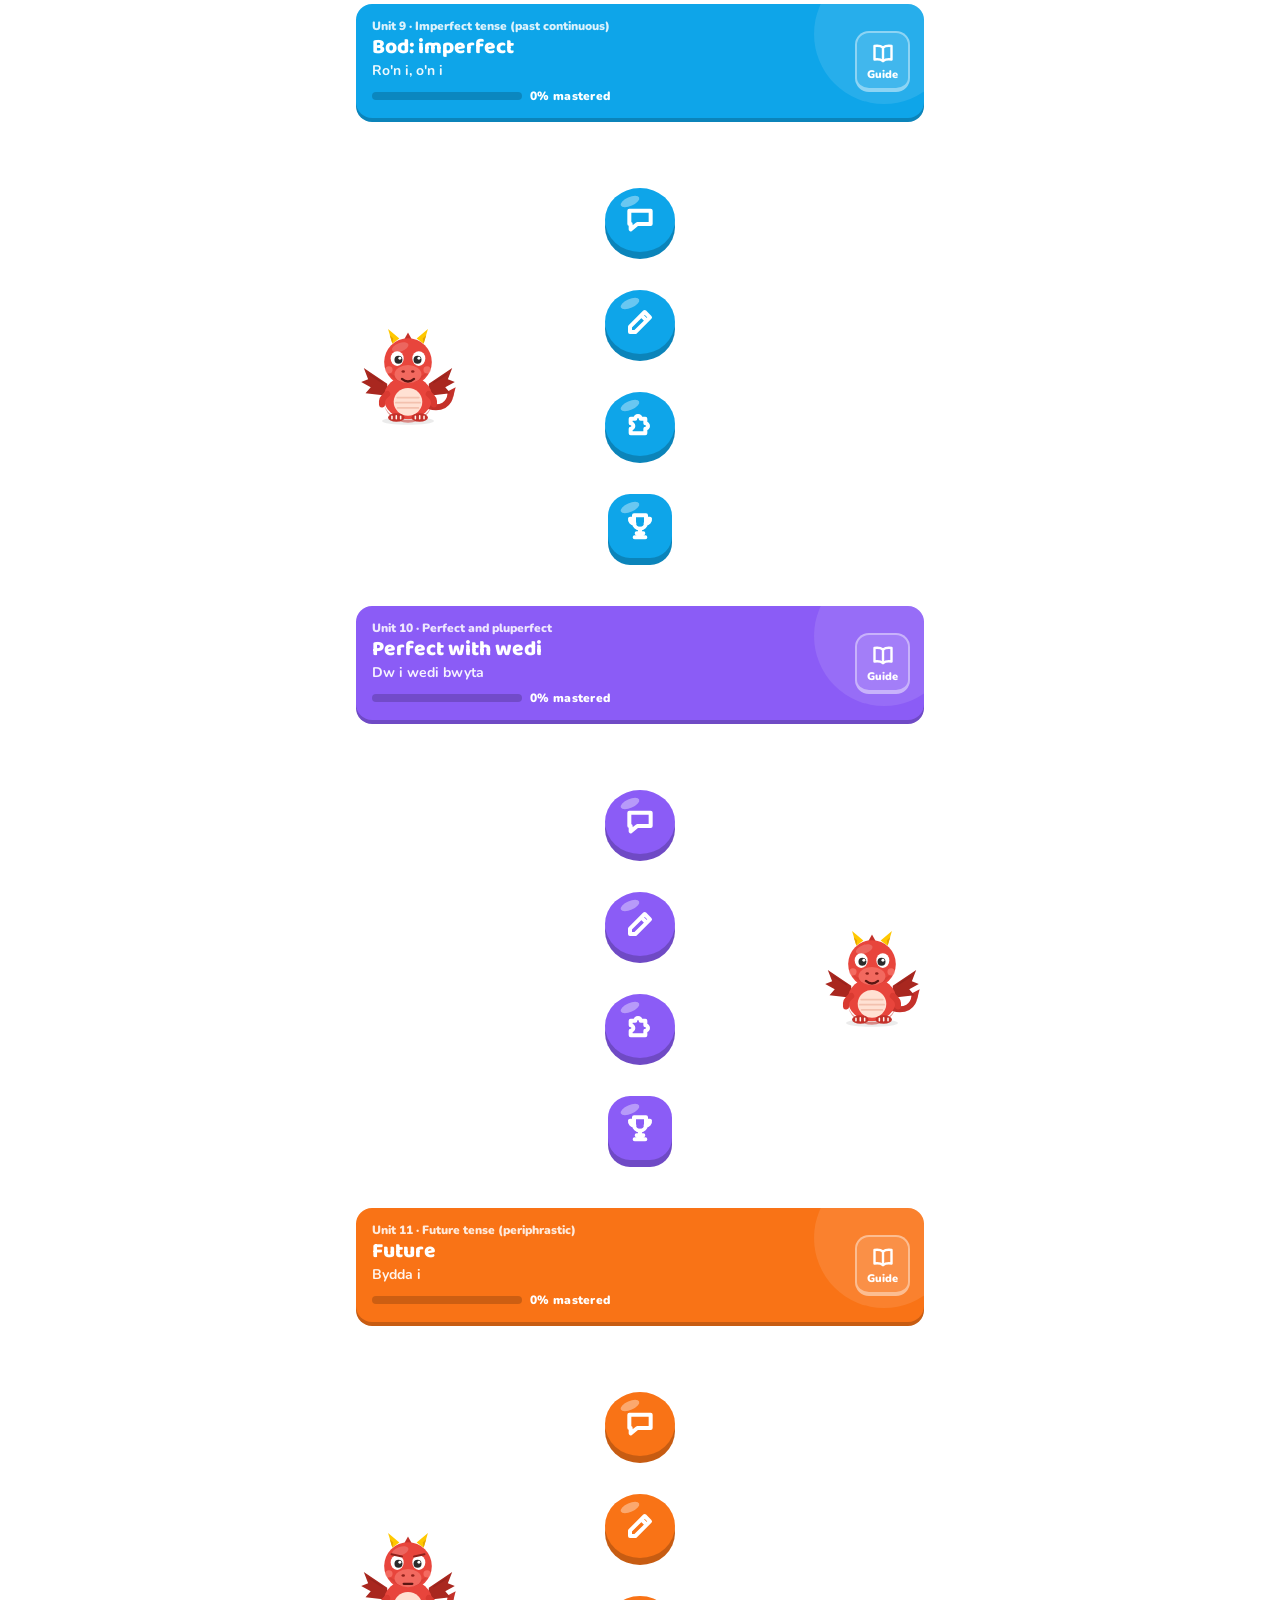
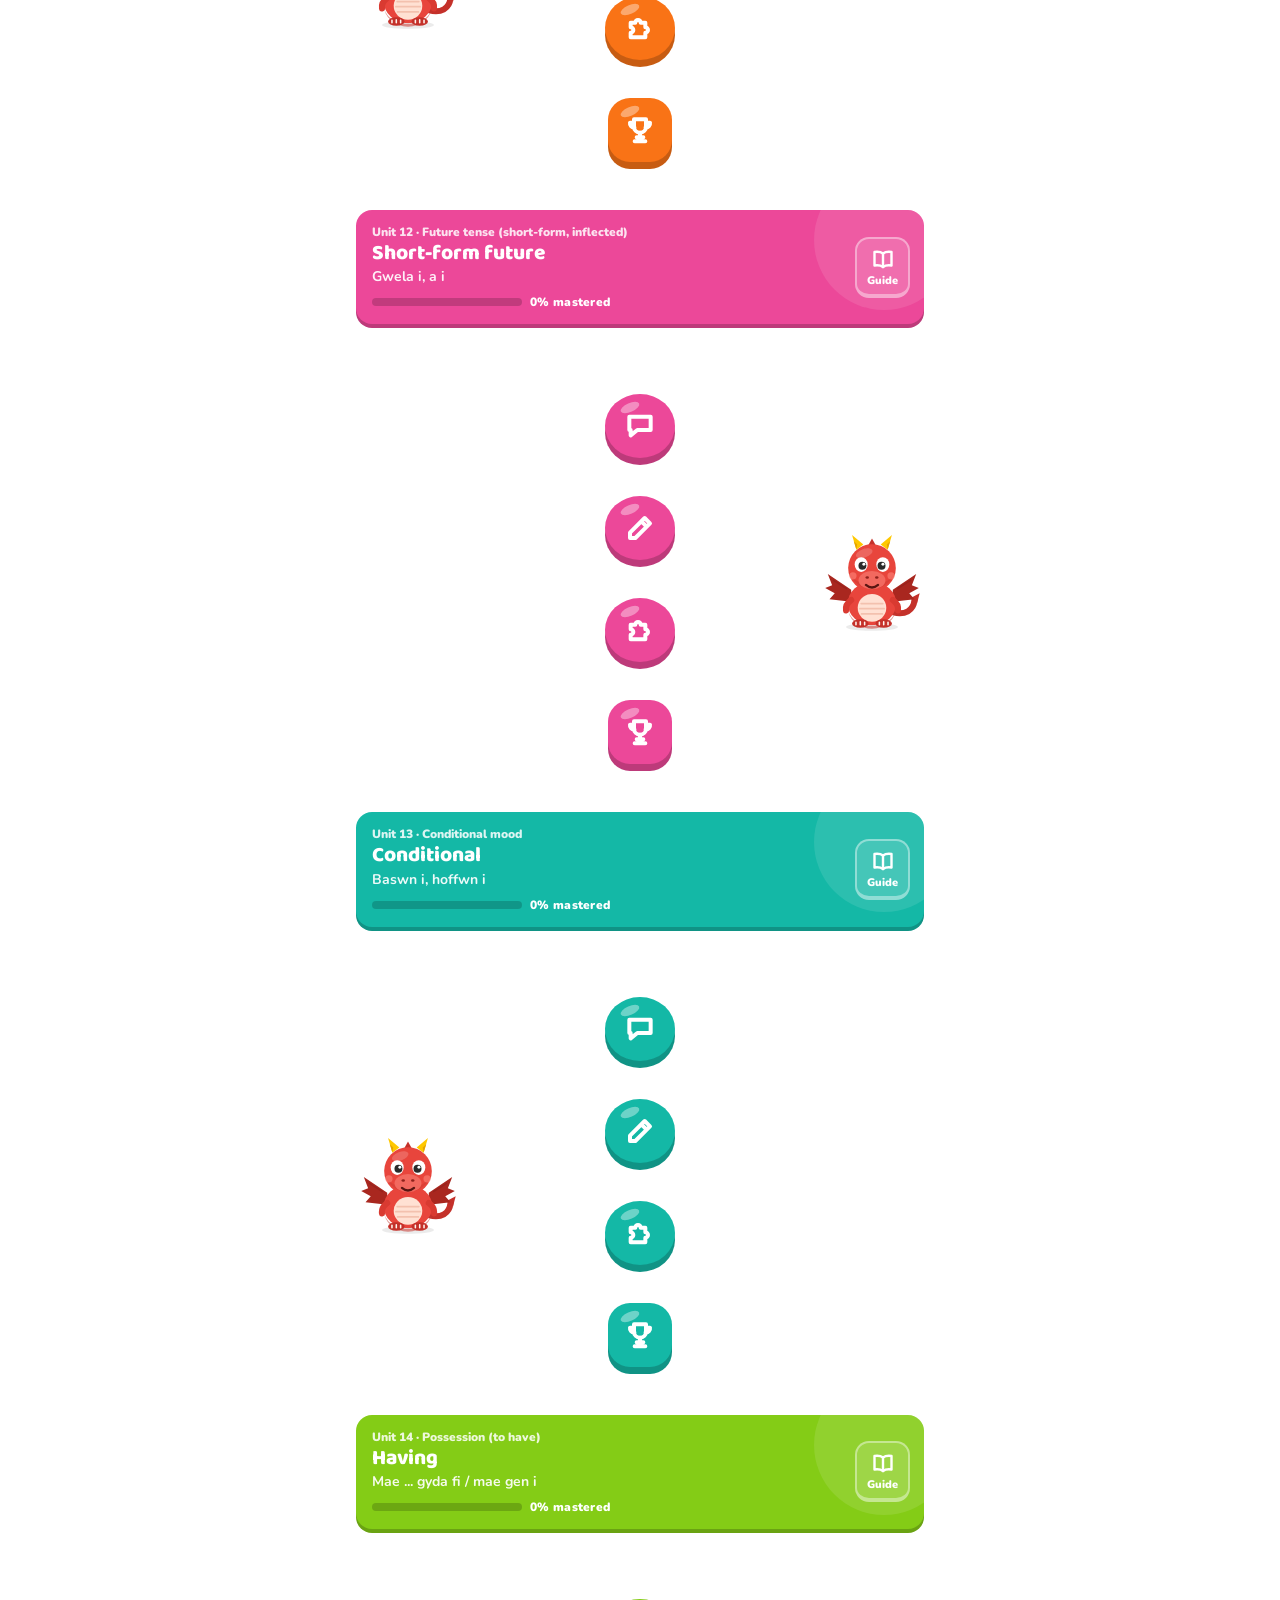
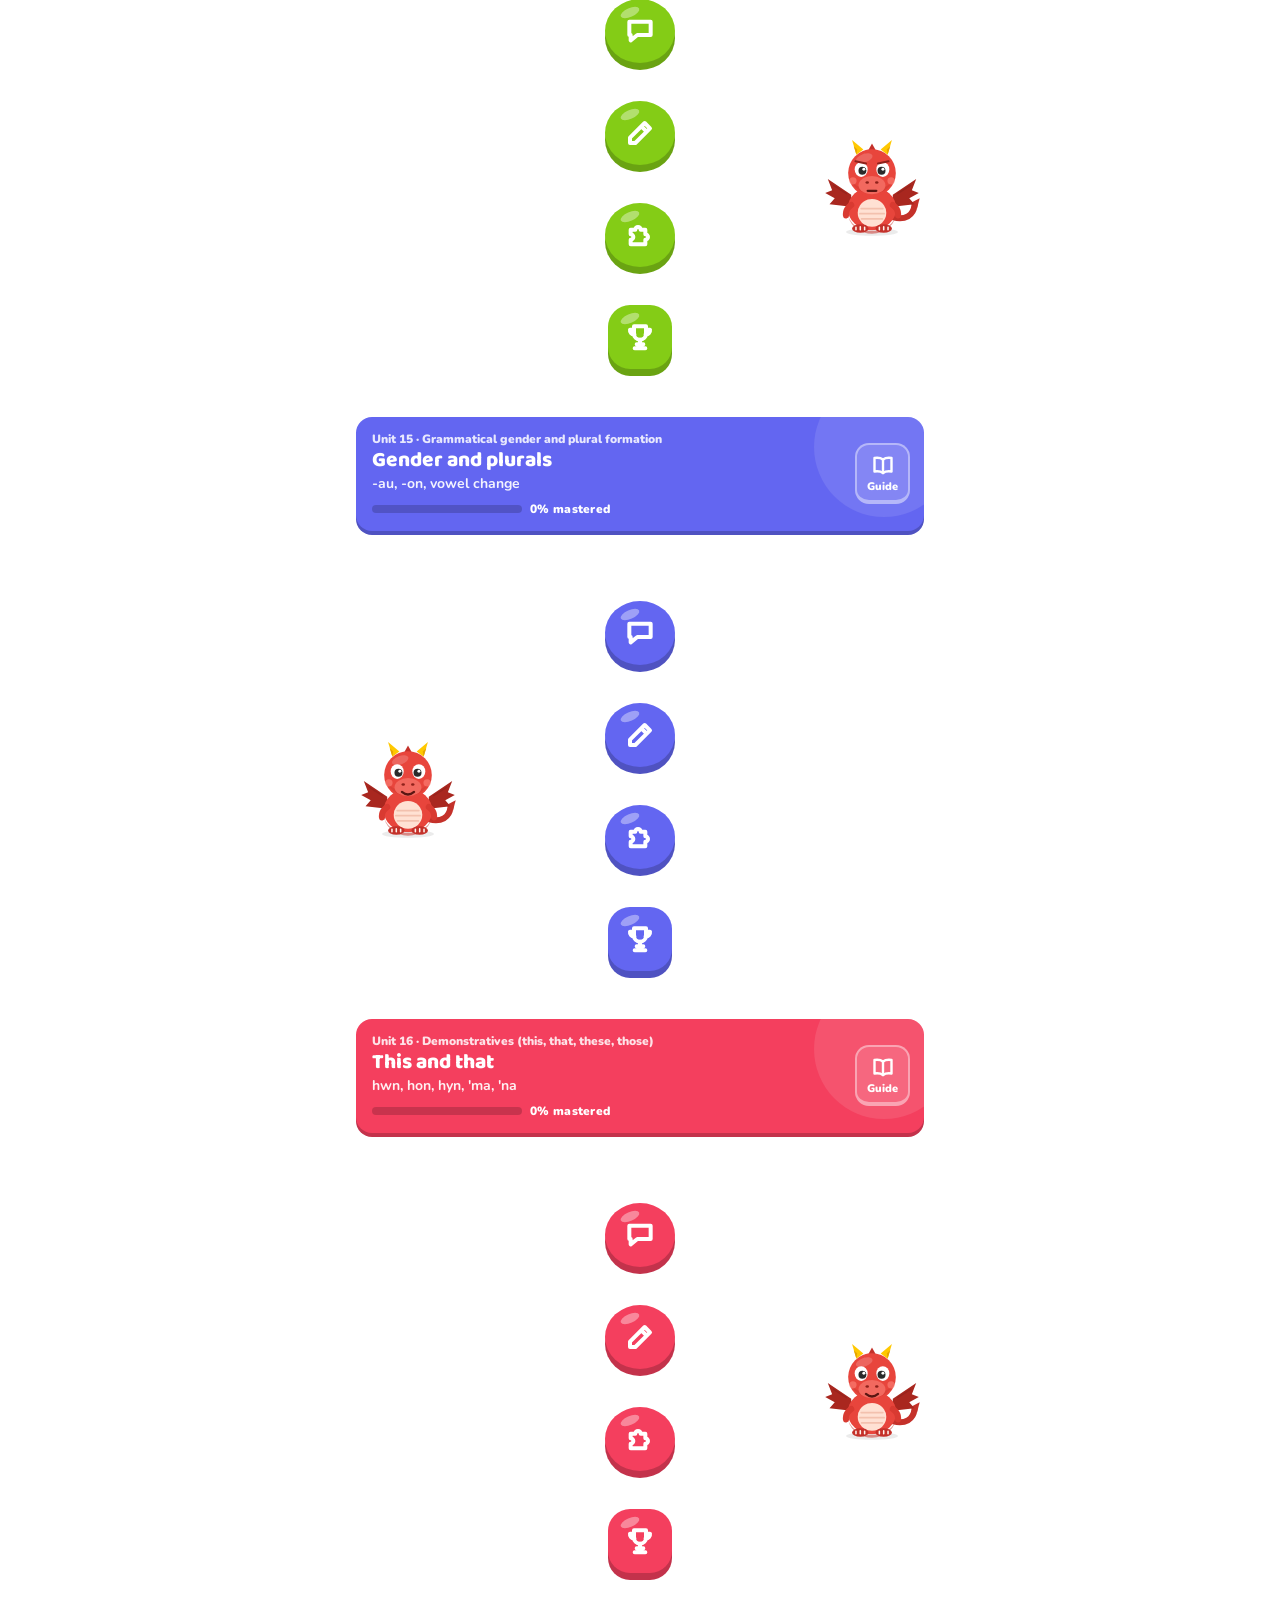
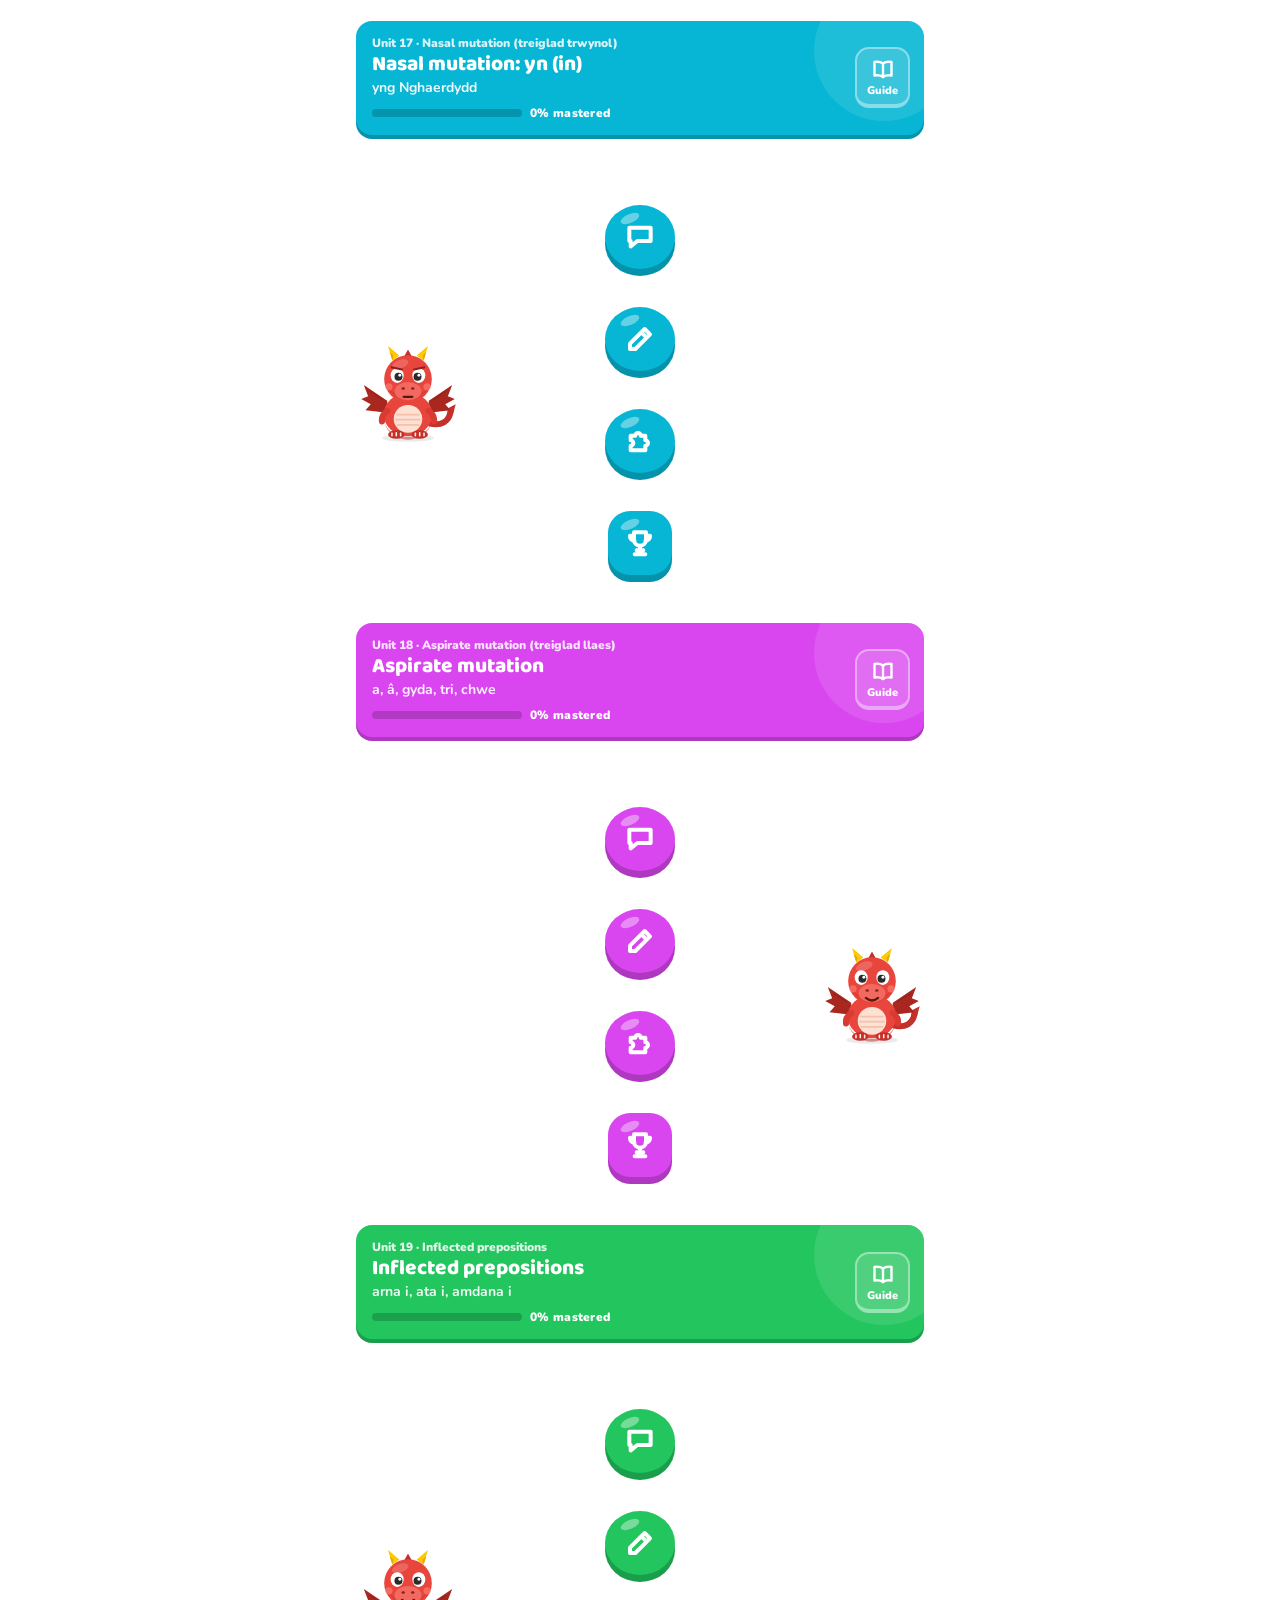
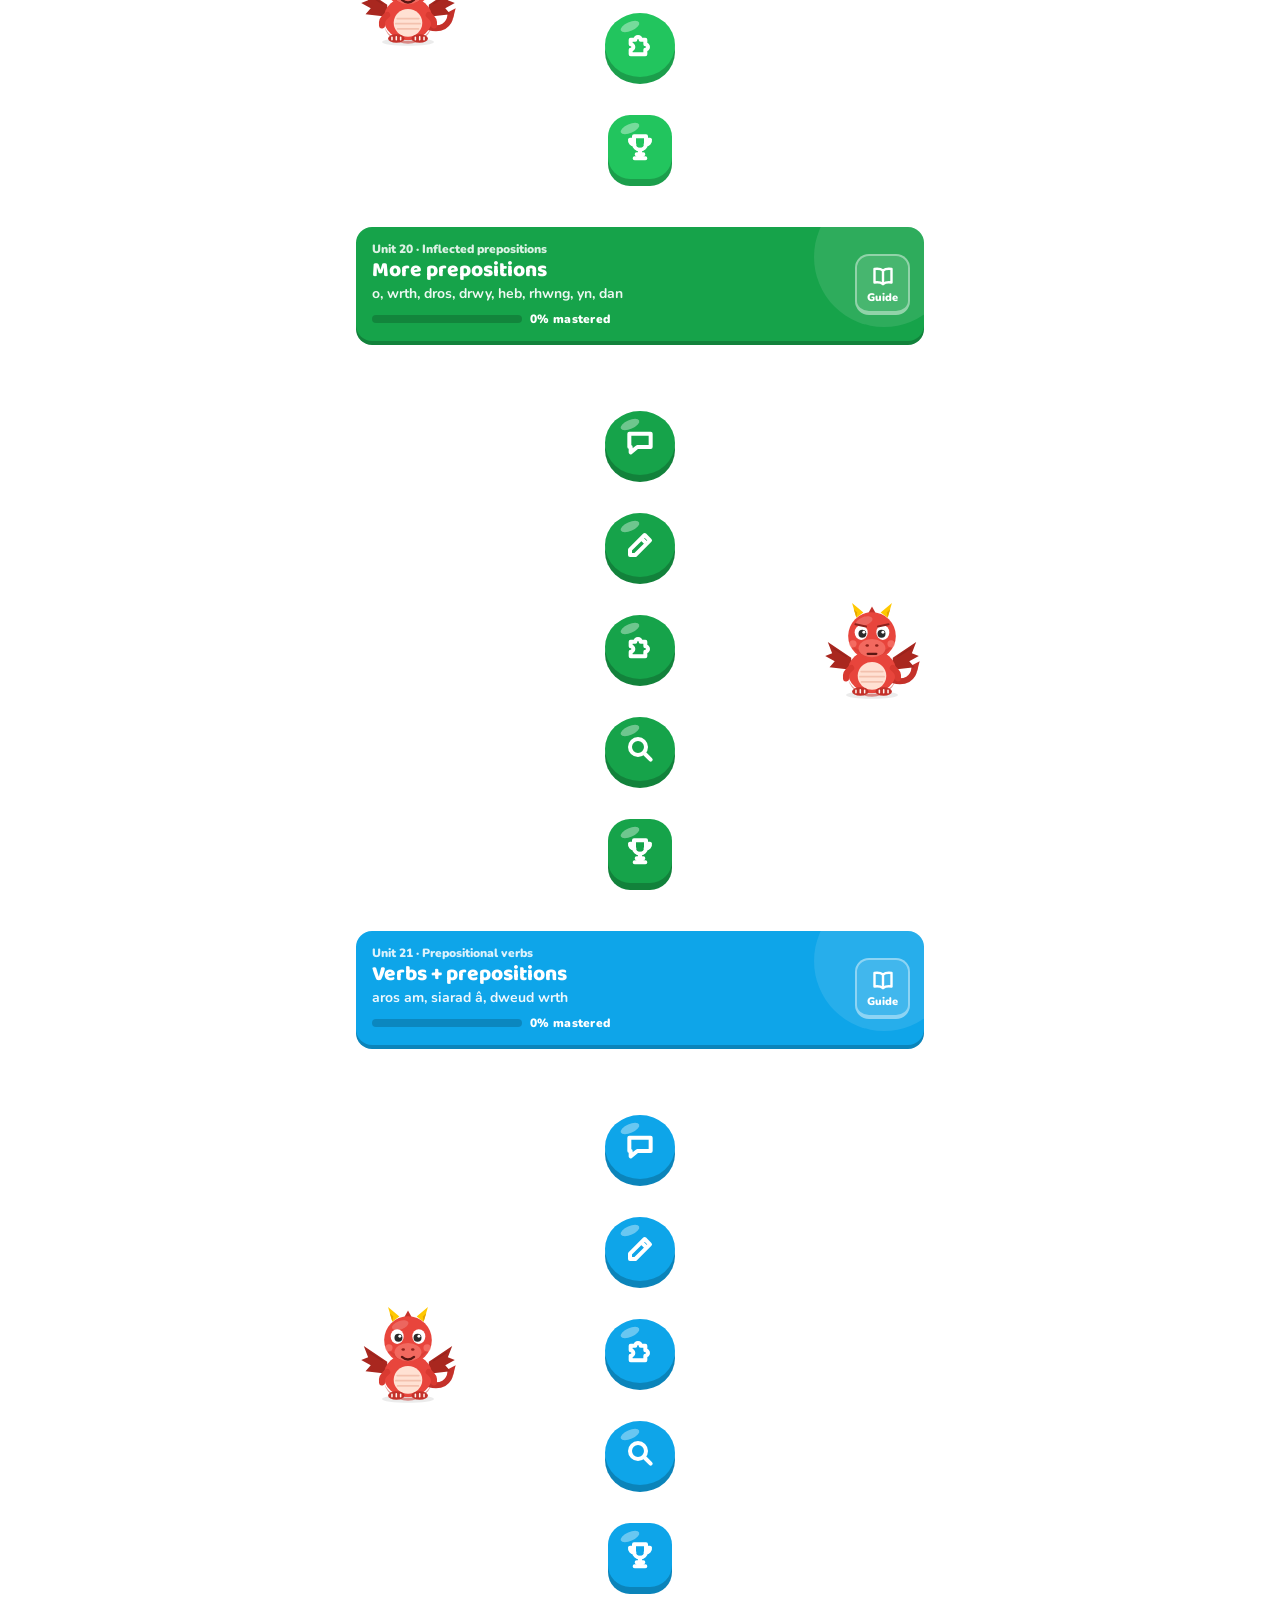
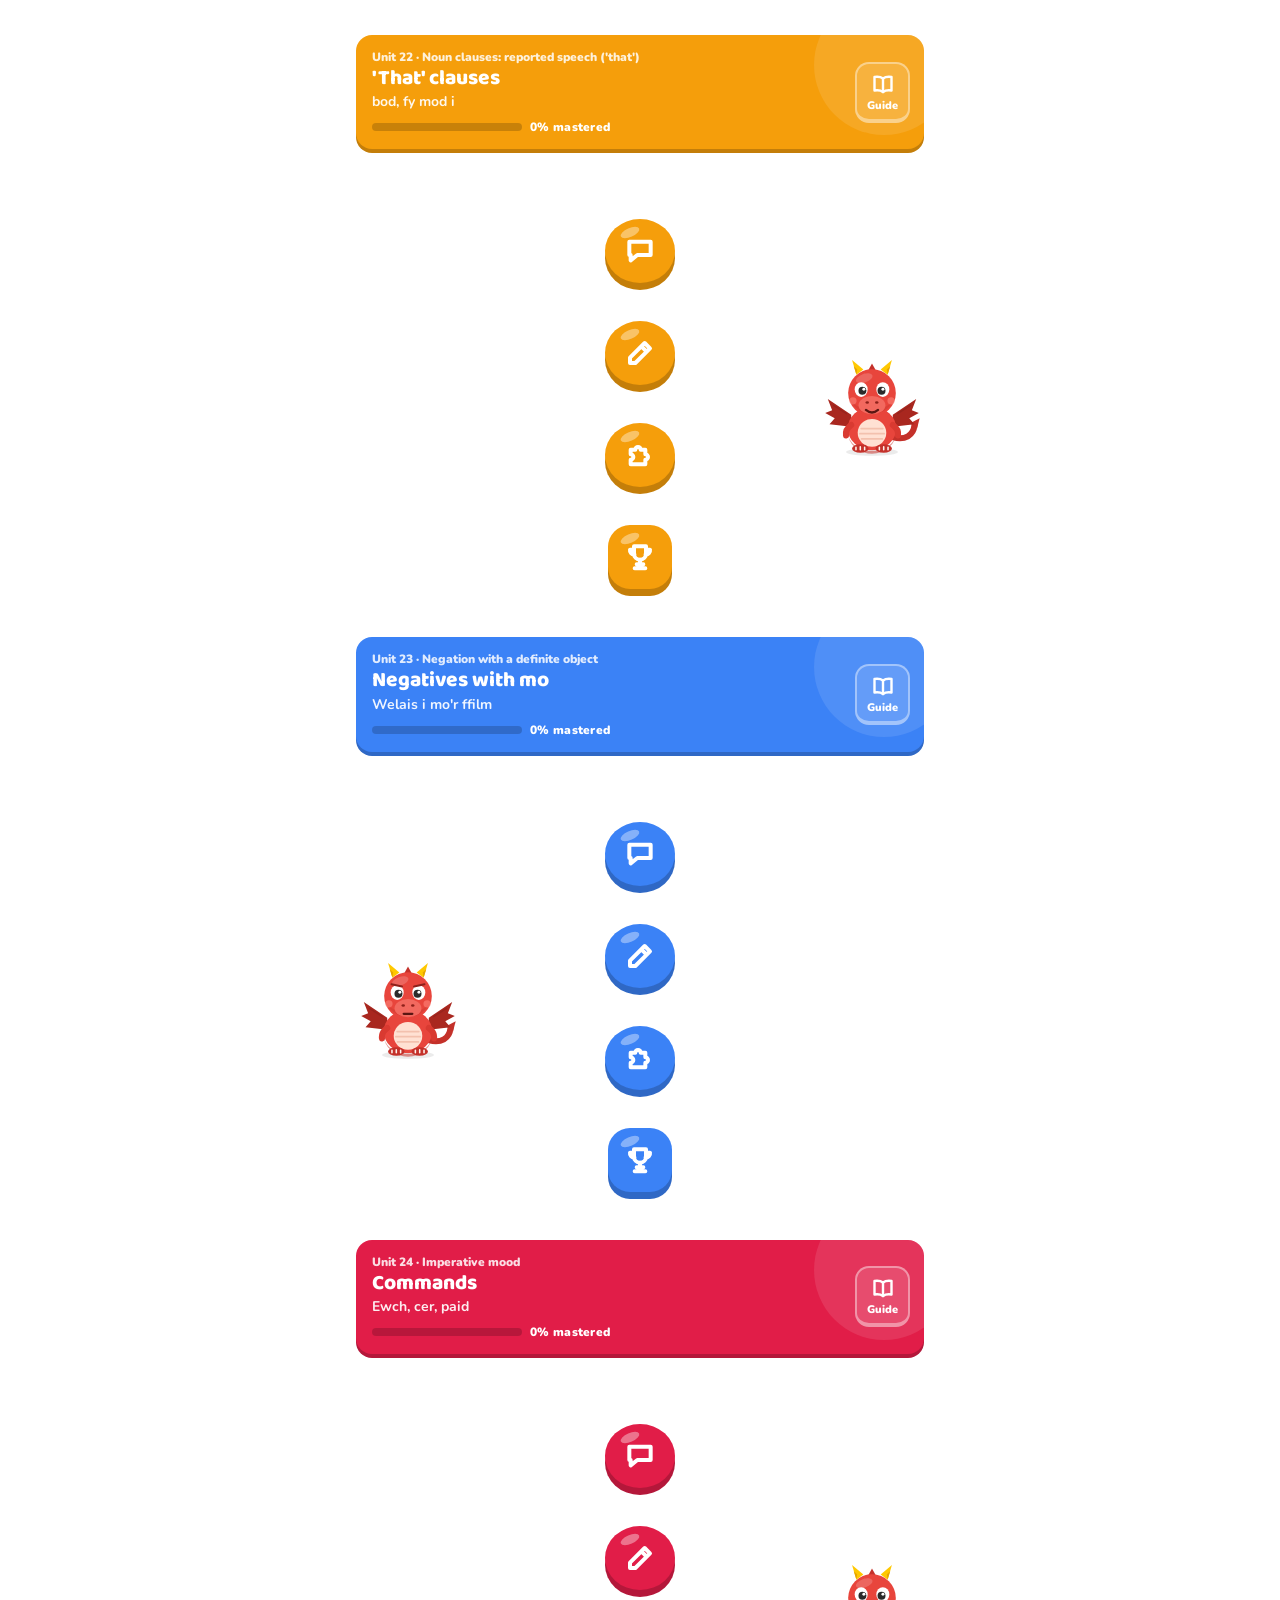
==== commit dc04d533: "Gramadeg: Daily 10 becomes the course, with adaptive pace Mistakes and reviews first, then new gramm" ====
--- a/gramadeg/index.html
+++ b/gramadeg/index.html
@@ -227,6 +227,13 @@
 .daily p{margin:4px 0 0;font-size:13.5px;line-height:1.3;opacity:.96}
 .daily .btn{margin-top:12px;background:#fff;color:var(--green-d);box-shadow:0 4px 0 rgba(0,0,0,.15)}
 .daily .week{display:flex;gap:6px;margin-top:14px}
+.daily .course{margin-top:14px;background:rgba(0,0,0,.12);border-radius:14px;padding:10px 12px}
+.daily .course .ch{display:flex;justify-content:space-between;align-items:baseline;font-size:13px}
+.daily .course .ch b{font-family:var(--fd);font-weight:800;font-size:16px}
+.daily .course .cbar{position:relative;height:10px;border-radius:99px;background:rgba(255,255,255,.25);margin:7px 0 6px;overflow:hidden}
+.daily .course .cbar i{position:absolute;left:0;top:0;bottom:0;background:rgba(255,255,255,.6);border-radius:99px}
+.daily .course .cbar s{position:absolute;left:0;top:0;bottom:0;background:#FFC800;border-radius:99px}
+.daily .course small{display:block;font-size:12.5px;opacity:.95;line-height:1.3}
 .daily .week div{flex:1;text-align:center;font-size:11px;font-weight:800;opacity:.95}
 .daily .week i{display:block;height:30px;border-radius:6px;background:rgba(255,255,255,.22);position:relative;overflow:hidden;margin-bottom:3px}
 .daily .week u{position:absolute;left:0;right:0;bottom:0;background:#fff}
@@ -832,13 +839,17 @@
 /* ================= daily card and exam countdown ================= */
 function dailyCard(){
   const t=today(), sec=secsOn(t), done=sec>=DAILY_SECS, m=Math.floor(sec/60);
-  const due=allQs().filter(q=>isDue(q.id)).length, fix=allQs().filter(q=>needsFix(q.id)).length, nn=nextNew();
-  const bits=[]; if(fix) bits.push(fix+' to fix'); if(due) bits.push(due+' due'); if(nn) bits.push((nn.fresh?'new: ':'more: ')+nn.u.title);
+  const due=allQs().filter(q=>isDue(q.id)).length, fix=allQs().filter(q=>needsFix(q.id)).length, pc=pace(), nn=nextNew(pc), at=courseAt();
+  const bits=[]; if(fix) bits.push(fix+' to fix'); if(due) bits.push(due+' due'); bits.push(pc.label);
+  const strong=built().filter(u=>status(u)[0]==='strong').length;
   let wk=0; const days=[]; for(let i=6;i>=0;i--){ const d=addDays(t,-i), s=secsOn(d); wk+=s; days.push({d,s}); }
   const dl='SMTWTFS';
   let h=`<div class="daily"><div class="dtop"><div class="dring">${ring(sec/DAILY_SECS,'#fff',76,8,'rgba(255,255,255,.28)')}<b>${done?icon('check'):`<span>${m}<small>of 10 min</small></span>`}</b></div>
     <div><h3>${done?'Daily 10 done':sec?'Keep going':'Your daily 10'}</h3><p>${done?`${m} minutes today. ${Math.round(wk/60)} this week.`:esc(bits.join(' · ')||'Ten minutes, chosen for you.')}</p></div></div>
     <button class="btn" onclick="startLesson('daily')">${icon('play')}${done?'Do 5 more minutes':sec?`Continue: ${Math.ceil((DAILY_SECS-sec)/60)} min left`:'Start 10 minutes'}</button>
+    <div class="course"><div class="ch"><b>${at.u?`Unit ${at.i+1} of ${at.n}`:`All ${at.n} units covered`}</b><span>${strong} strong</span></div>
+      <div class="cbar"><i style="width:${Math.round(at.i/at.n*100)}%"></i><s style="width:${Math.round(strong/at.n*100)}%"></s></div>
+      <small>${at.u?`Now learning: ${esc(at.u.title)}${nn&&nn.u!==at.u?` · next: ${esc(nn.u.title)}`:''}`:'Keep up the reviews: the Daily 10 now keeps it all fresh.'}</small></div>
     <div class="week">${days.map(x=>`<div class="${x.s>=DAILY_SECS?'hit':''}"><i><u style="height:${Math.min(100,Math.round(x.s/DAILY_SECS*100))}%"></u></i>${x.d===t?'<b>Today</b>':dl[new Date(x.d+'T12:00:00').getDay()]}</div>`).join('')}</div></div>`;
   const G=C.goal;
   if(G && G.date){
@@ -1306,13 +1317,36 @@
    A timed session that picks for you: mistakes to fix, reviews that are due, weak spots,
    fresh drills, and the next few questions of new material (with its rule shown first).
    It tops itself up until the time is done, then stops after the question in hand. */
-function nextNew(){
+// The Daily 10 is the course. How much new grammar it brings in is set by recent form:
+// the last 40 first-try answers and the pile of mistakes still to fix. No fixed timetable.
+function pace(){
+  const rec=S.log.filter(e=>!e.r && e.m!=='place' && e.m!=='testout').slice(-40);
+  const acc=rec.length>=8 ? rec.reduce((a,e)=>a+e.ok,0)/rec.length : 0.8;
+  const fix=allQs().filter(q=>needsFix(q.id)).length;
+  if(fix>=12 || acc<0.65) return {n:0, open:3, cap:0, acc, fix, key:'fix', label:'Review day: clearing mistakes first'};
+  if(acc<0.8)  return {n:3, open:2, cap:4,  acc, fix, key:'steady', label:'Steady: a little new grammar'};
+  if(acc<0.9)  return {n:4, open:3, cap:8,  acc, fix, key:'good', label:'Good pace: new grammar today'};
+  return              {n:6, open:4, cap:14, acc, fix, key:'fast', label:'Moving fast: extra new grammar'};
+}
+// Questions met for the first time today, from the answer log.
+function newToday(){
+  const t=today(), before=new Set(), out=new Set();
+  S.log.forEach(e=>{ if(dayKey(e.t)<t) before.add(e.q); else if(!before.has(e.q)) out.add(e.q); });
+  return out.size;
+}
+// Where you are in the course: the unit the Daily 10 is teaching now.
+function courseAt(){
+  const us=built(), i=us.findIndex(u=>unitQs(u).some(q=>!it(q.id).seen));
+  return i<0 ? {i:us.length, n:us.length, u:null} : {i, n:us.length, u:us[i]};
+}
+function nextNew(p=pace()){
   // Unseen questions from the first unit that still has some; a brand-new unit starts with its rule.
-  const open=built().filter(u=>{ const s=status(u)[0]; return s==='learn'; }).length;
+  if(!p.n || newToday()>=p.cap) return null;
+  const open=built().filter(u=>status(u)[0]==='learn').length;
   for(const u of built()){ const un=unitQs(u).filter(q=>!it(q.id).seen); if(!un.length) continue;
     const fresh=un.length===u.questions.length;
-    if(fresh && open>=3) return null;            // don't open a fourth front
-    return {u, fresh, qs:un.sort((a,b)=>hardness(a)-hardness(b)).slice(0, fresh?4:3)}; }
+    if(fresh && open>=p.open) return null;       // finish the units already open before starting another
+    return {u, fresh, qs:un.sort((a,b)=>hardness(a)-hardness(b)).slice(0, fresh?Math.max(3,p.n-1):p.n)}; }
   return null;
 }
 function dailyQueue(skip){
@@ -1324,8 +1358,11 @@
   if(pool.length) pickMix(pool,5,0).forEach(add);
   // always some never-seen drills, so no two sessions feel the same
   shuffle(started.flatMap(u=>drillQs(u.id)).filter(q=>ok(q)&&!it(q.id).seen)).slice(0,3).forEach(add);
-  const mix=shuffle(out), nn=nextNew();
-  if(nn && mix.filter(x=>needsFix(x.q.id)).length<3){ const qs=nn.qs.filter(ok); if(qs.length){ if(nn.fresh && !L_INTRO.has(nn.u.id)){ mix.push({intro:nn.u}); L_INTRO.add(nn.u.id); } qs.forEach(q=>mix.push({q,retry:false})); } }
+  // Order: mistakes and due reviews first, then today's new grammar, then mixed practice.
+  const head=out.filter(x=>needsFix(x.q.id)||isDue(x.q.id)), tail=shuffle(out.filter(x=>!head.includes(x)));
+  const mix=shuffle(head), nn=nextNew();
+  if(nn){ const qs=nn.qs.filter(ok); if(qs.length){ if(nn.fresh && !L_INTRO.has(nn.u.id)){ mix.push({intro:nn.u}); L_INTRO.add(nn.u.id); } qs.forEach(q=>mix.push({q,retry:false})); } }
+  tail.forEach(x=>mix.push(x));
   if(!mix.length) bestOf(allQs().filter(ok),8).forEach(q=>mix.push({q,retry:false}));
   return mix;
 }
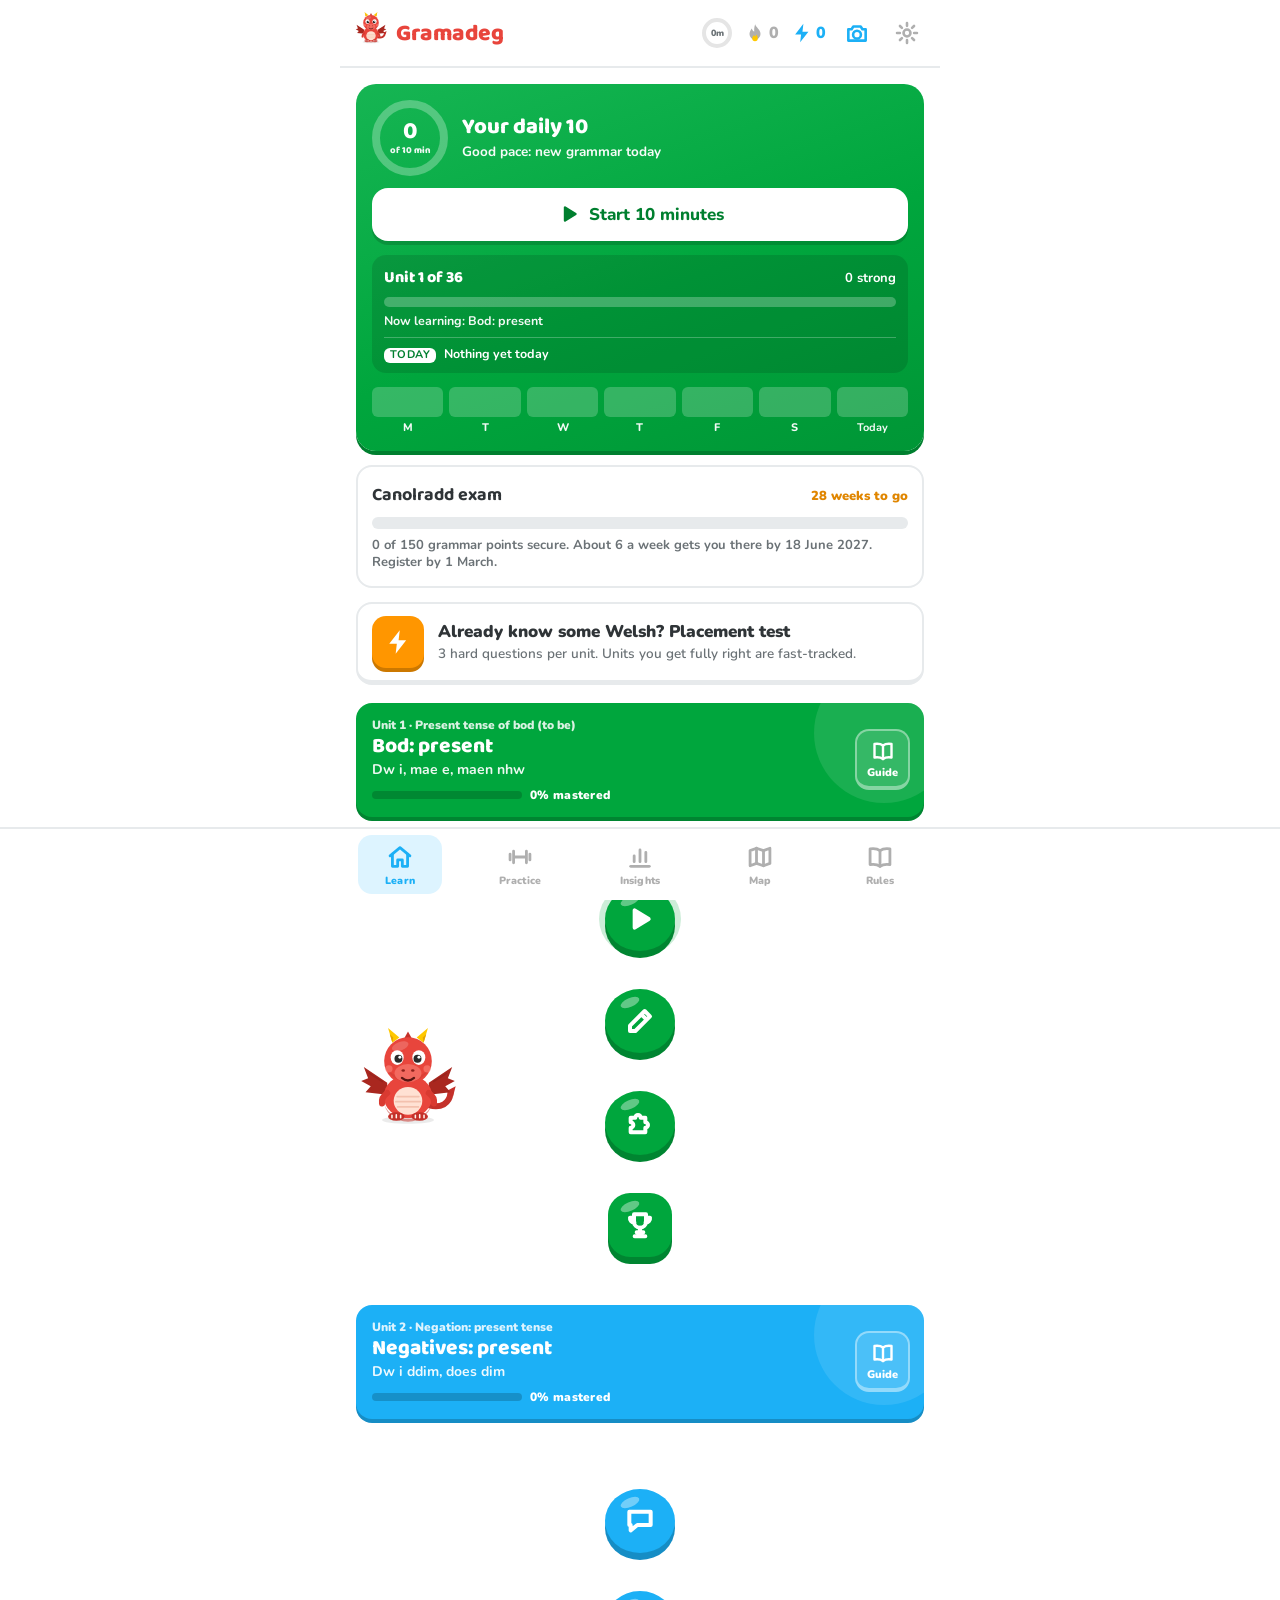
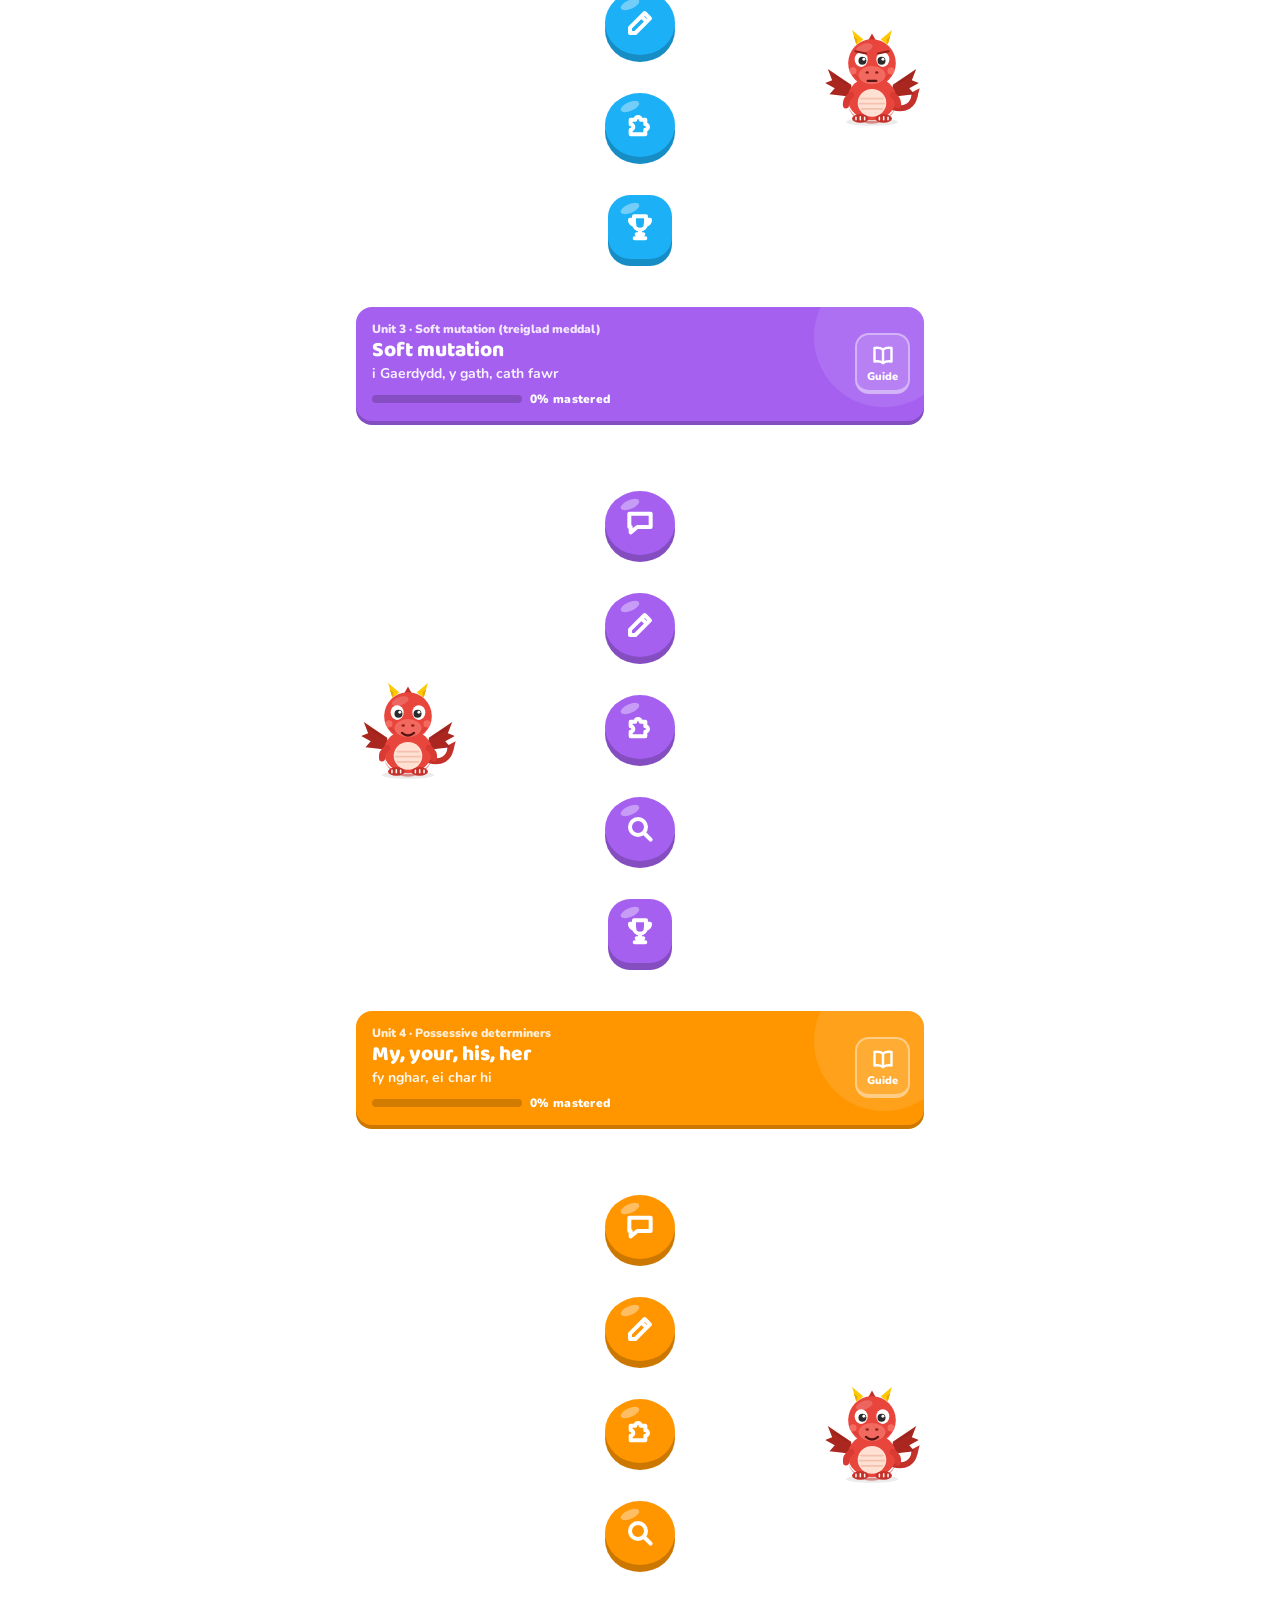
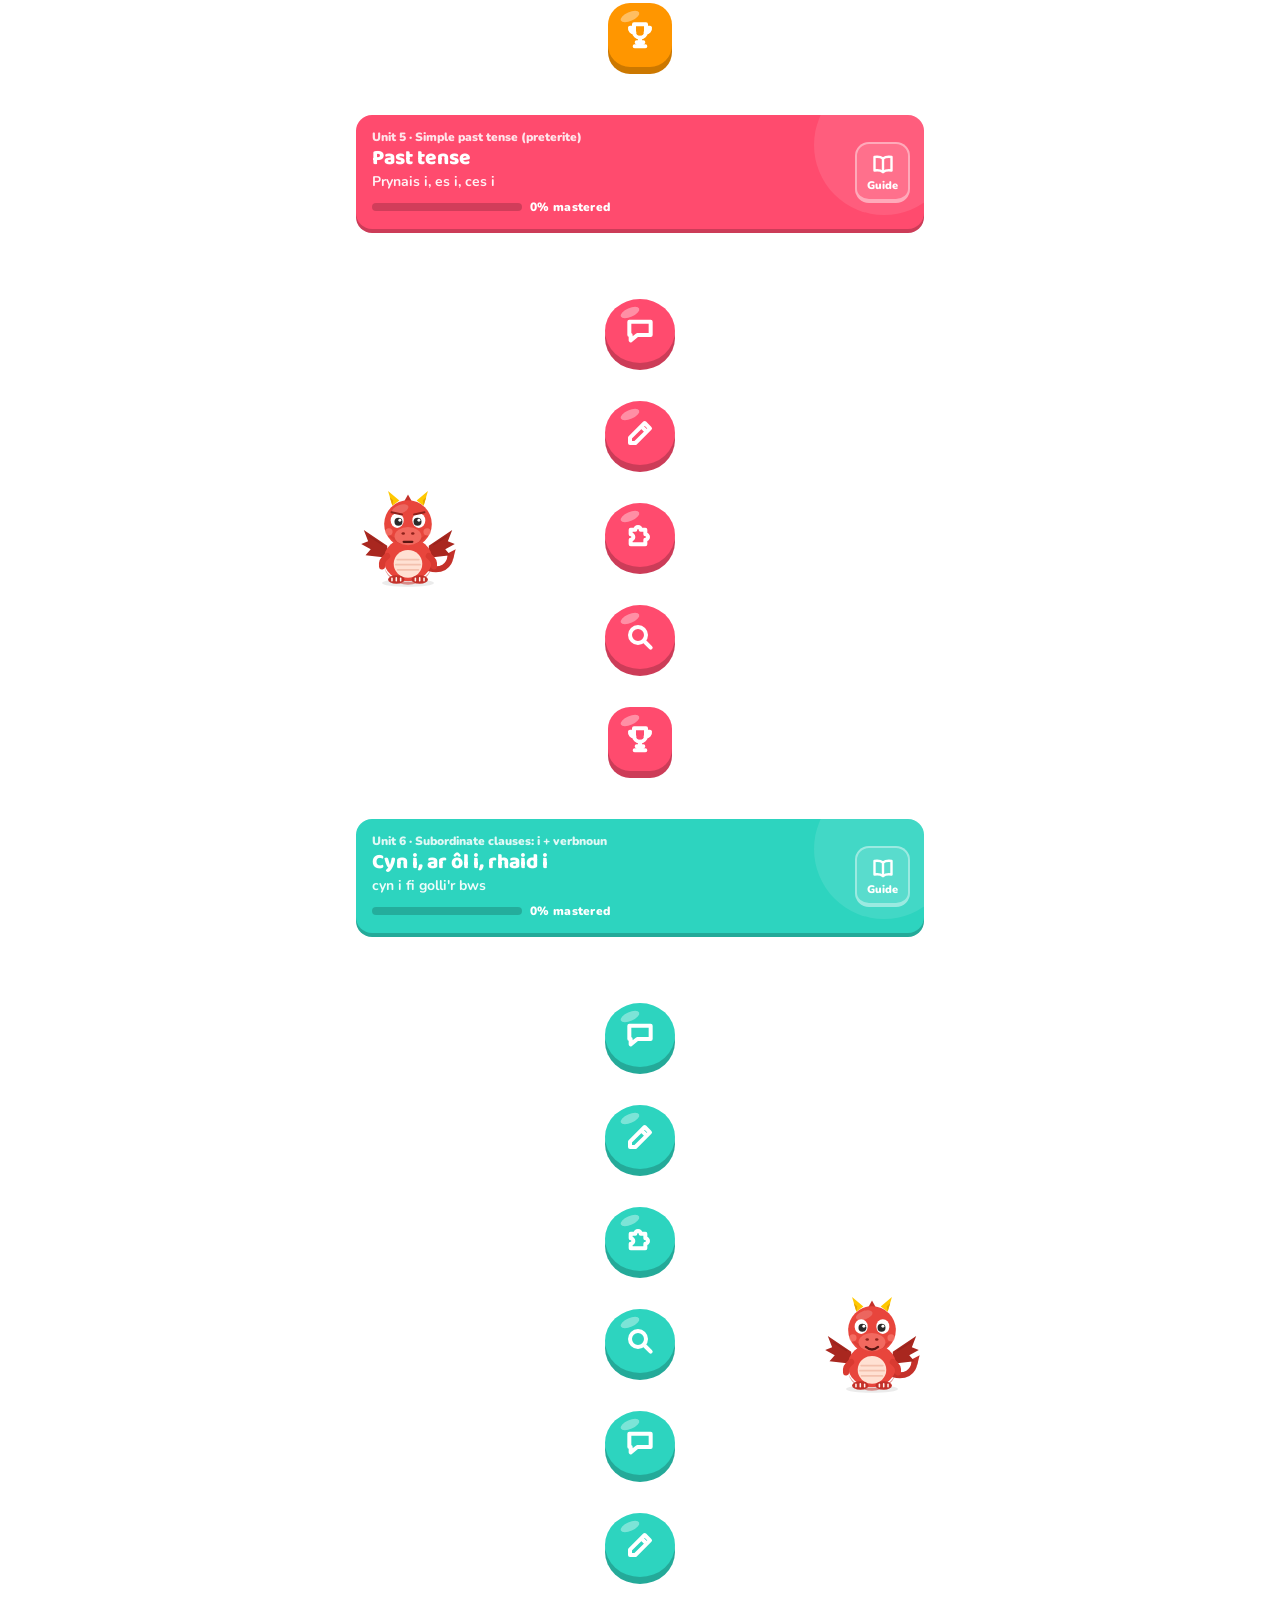
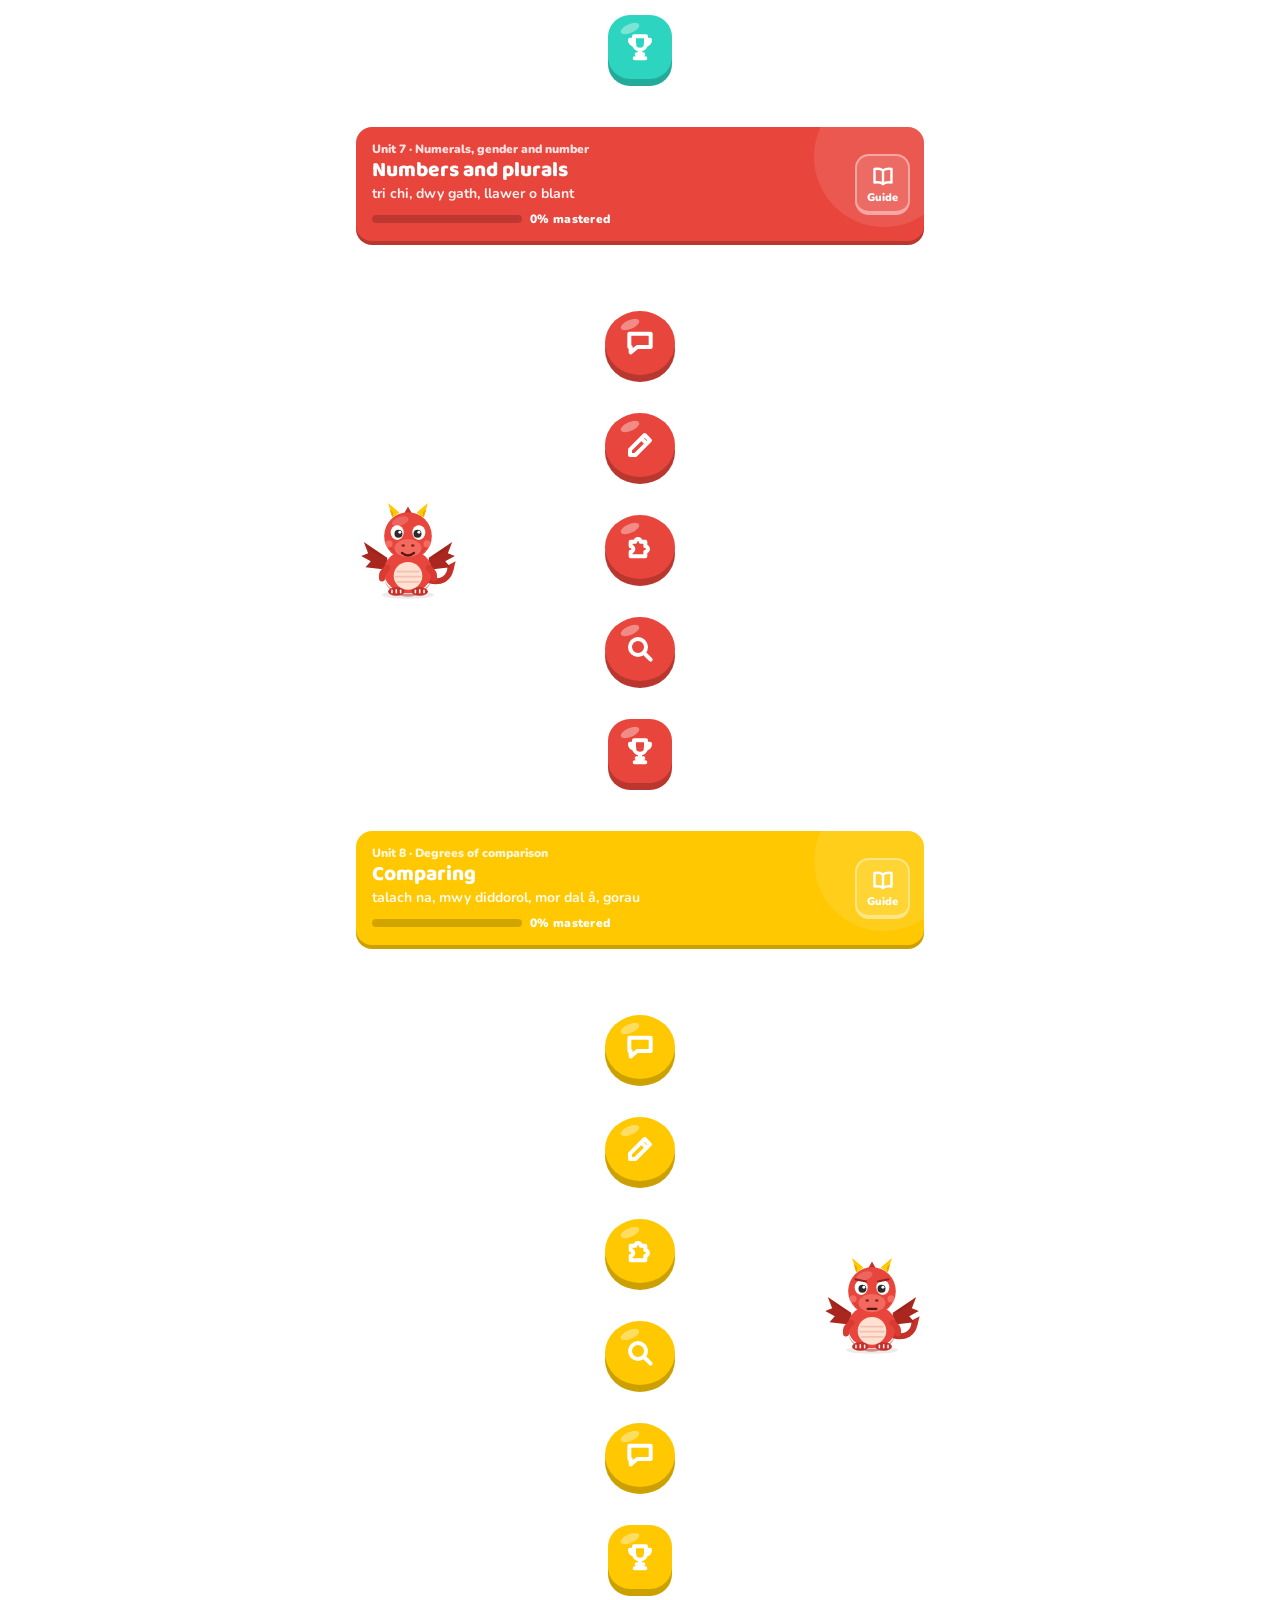
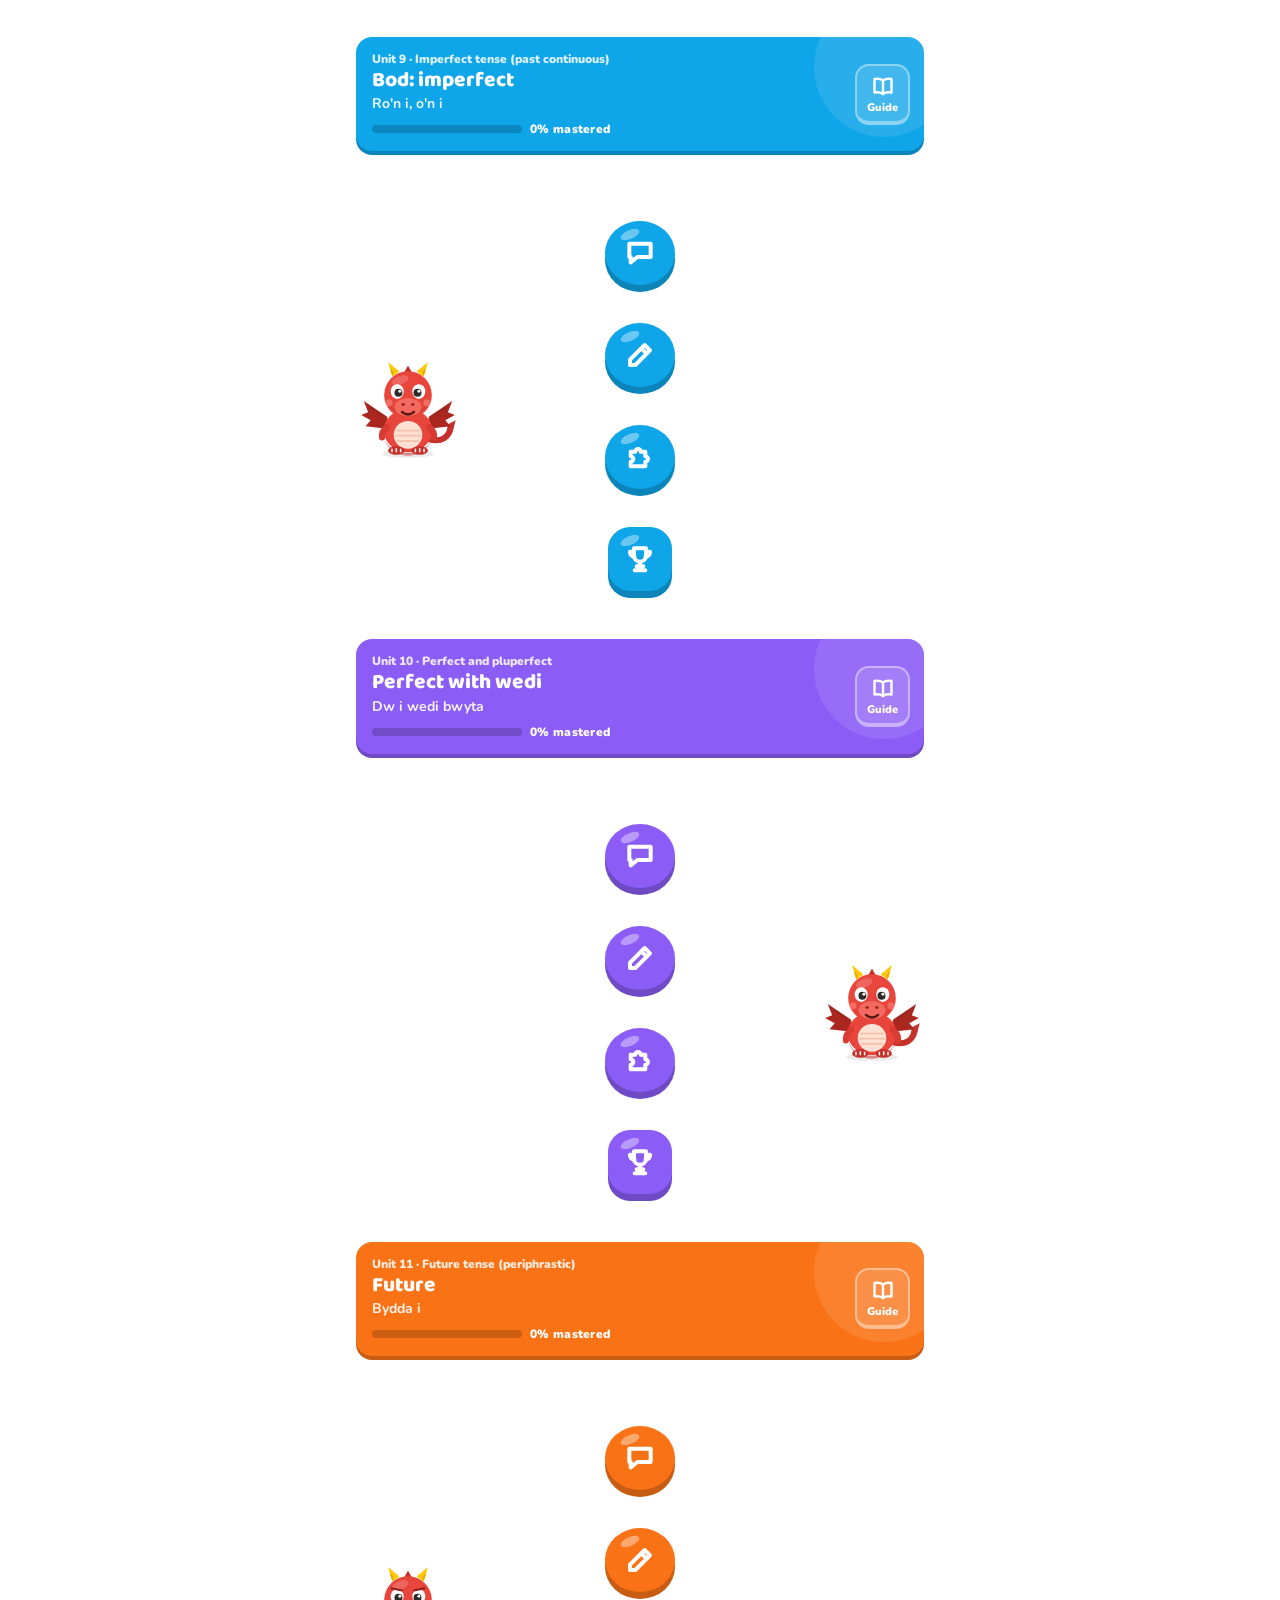
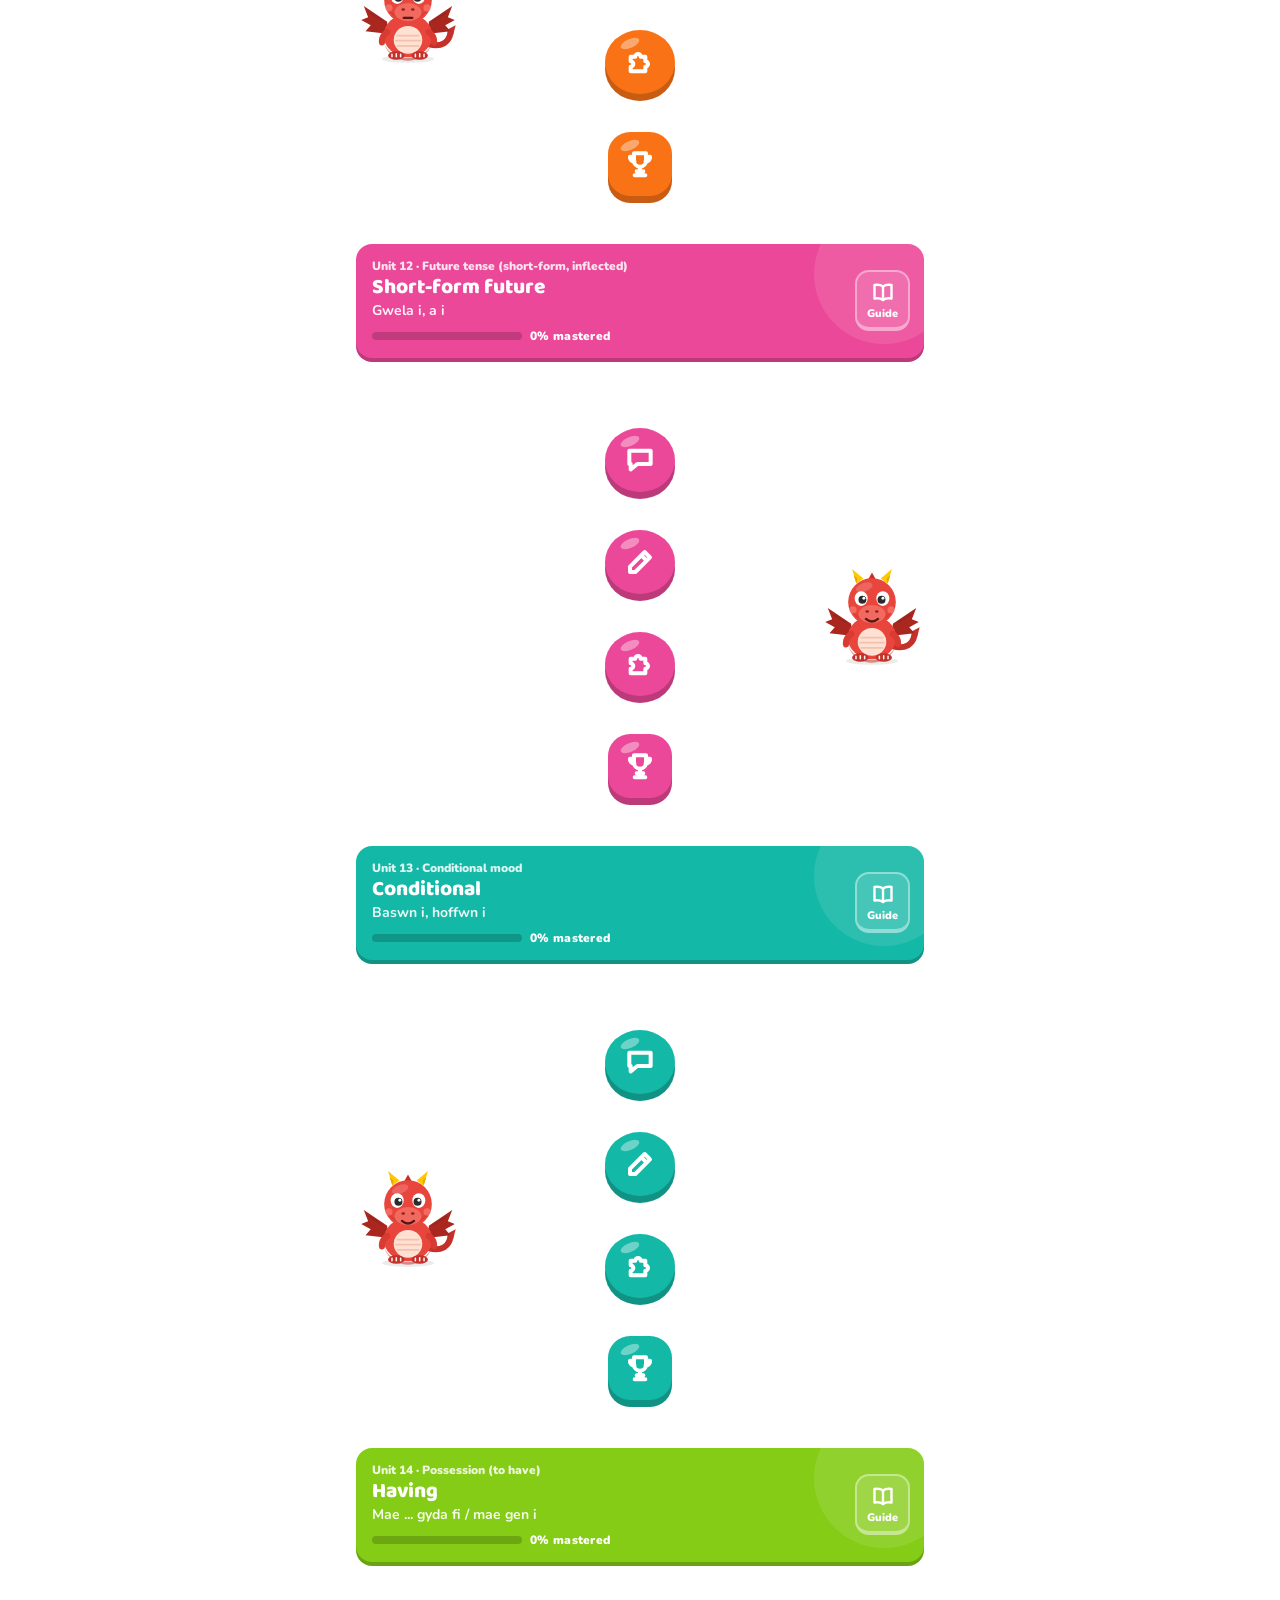
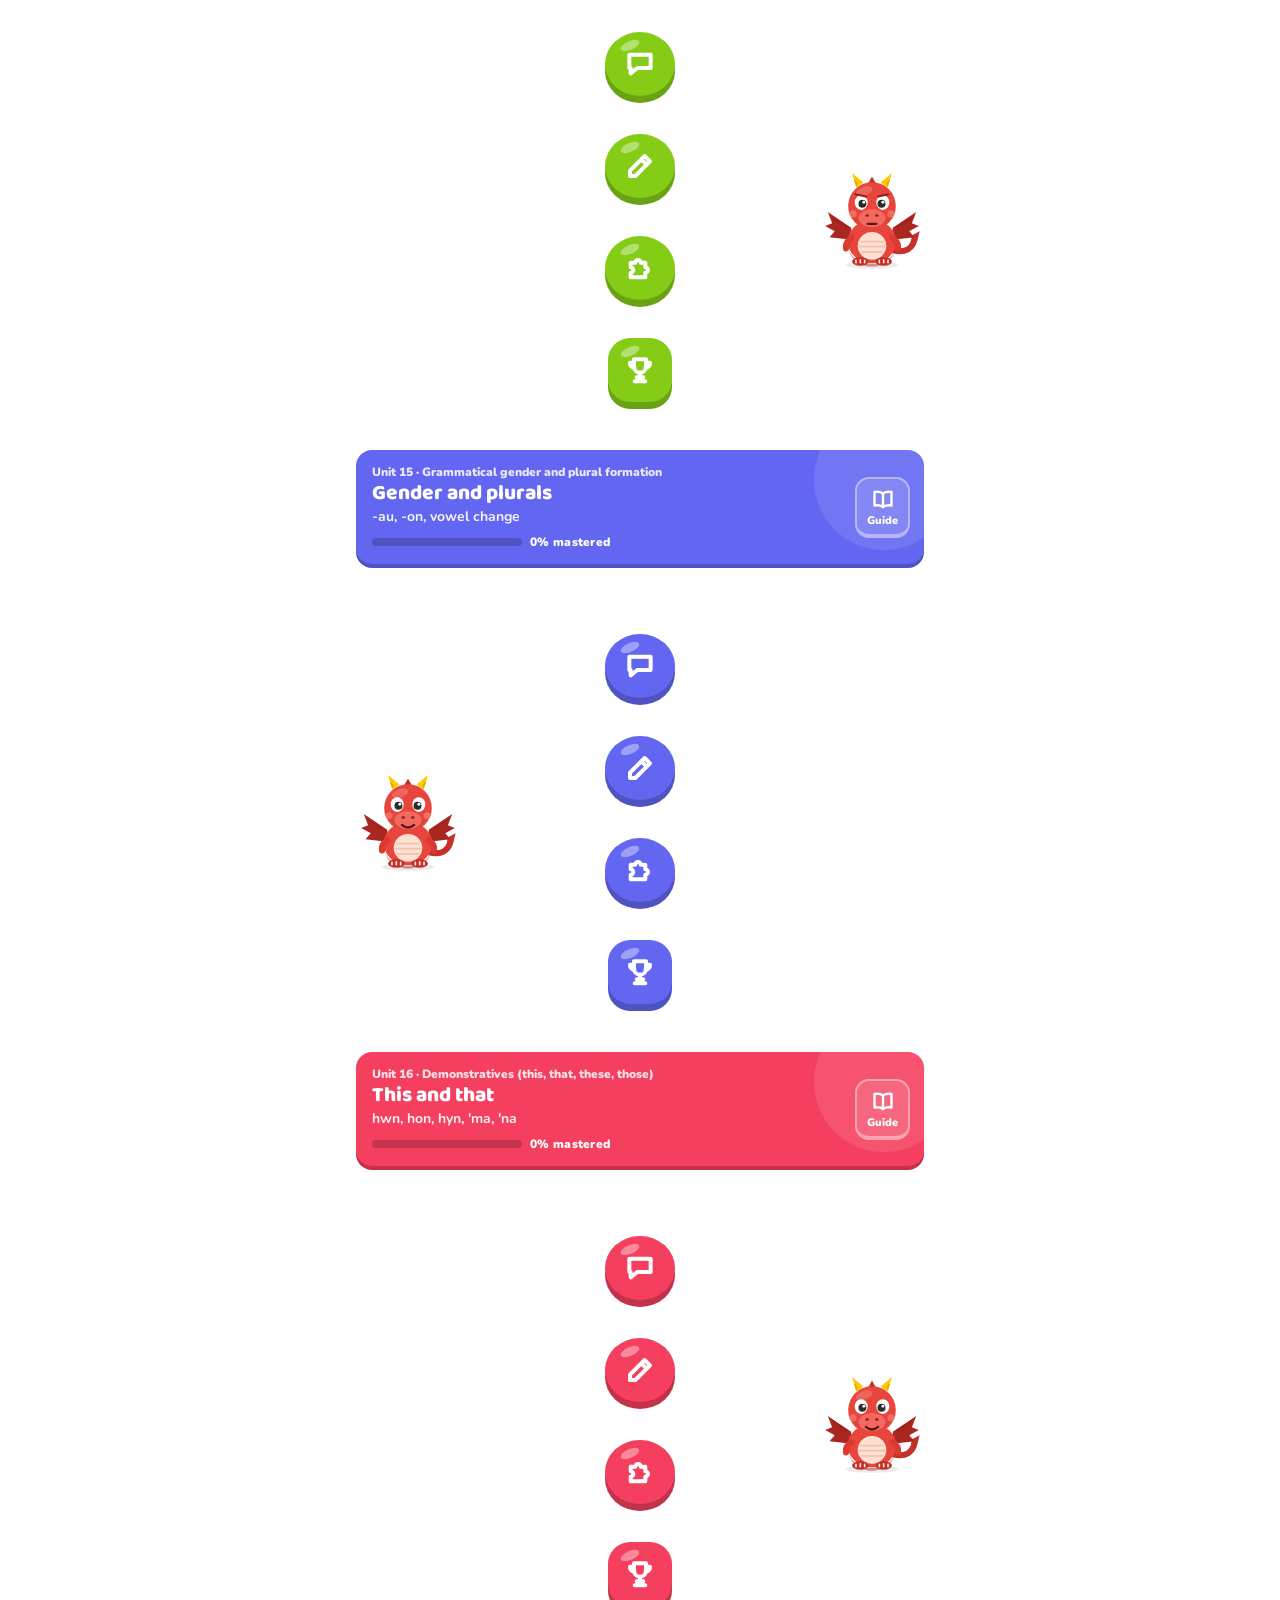
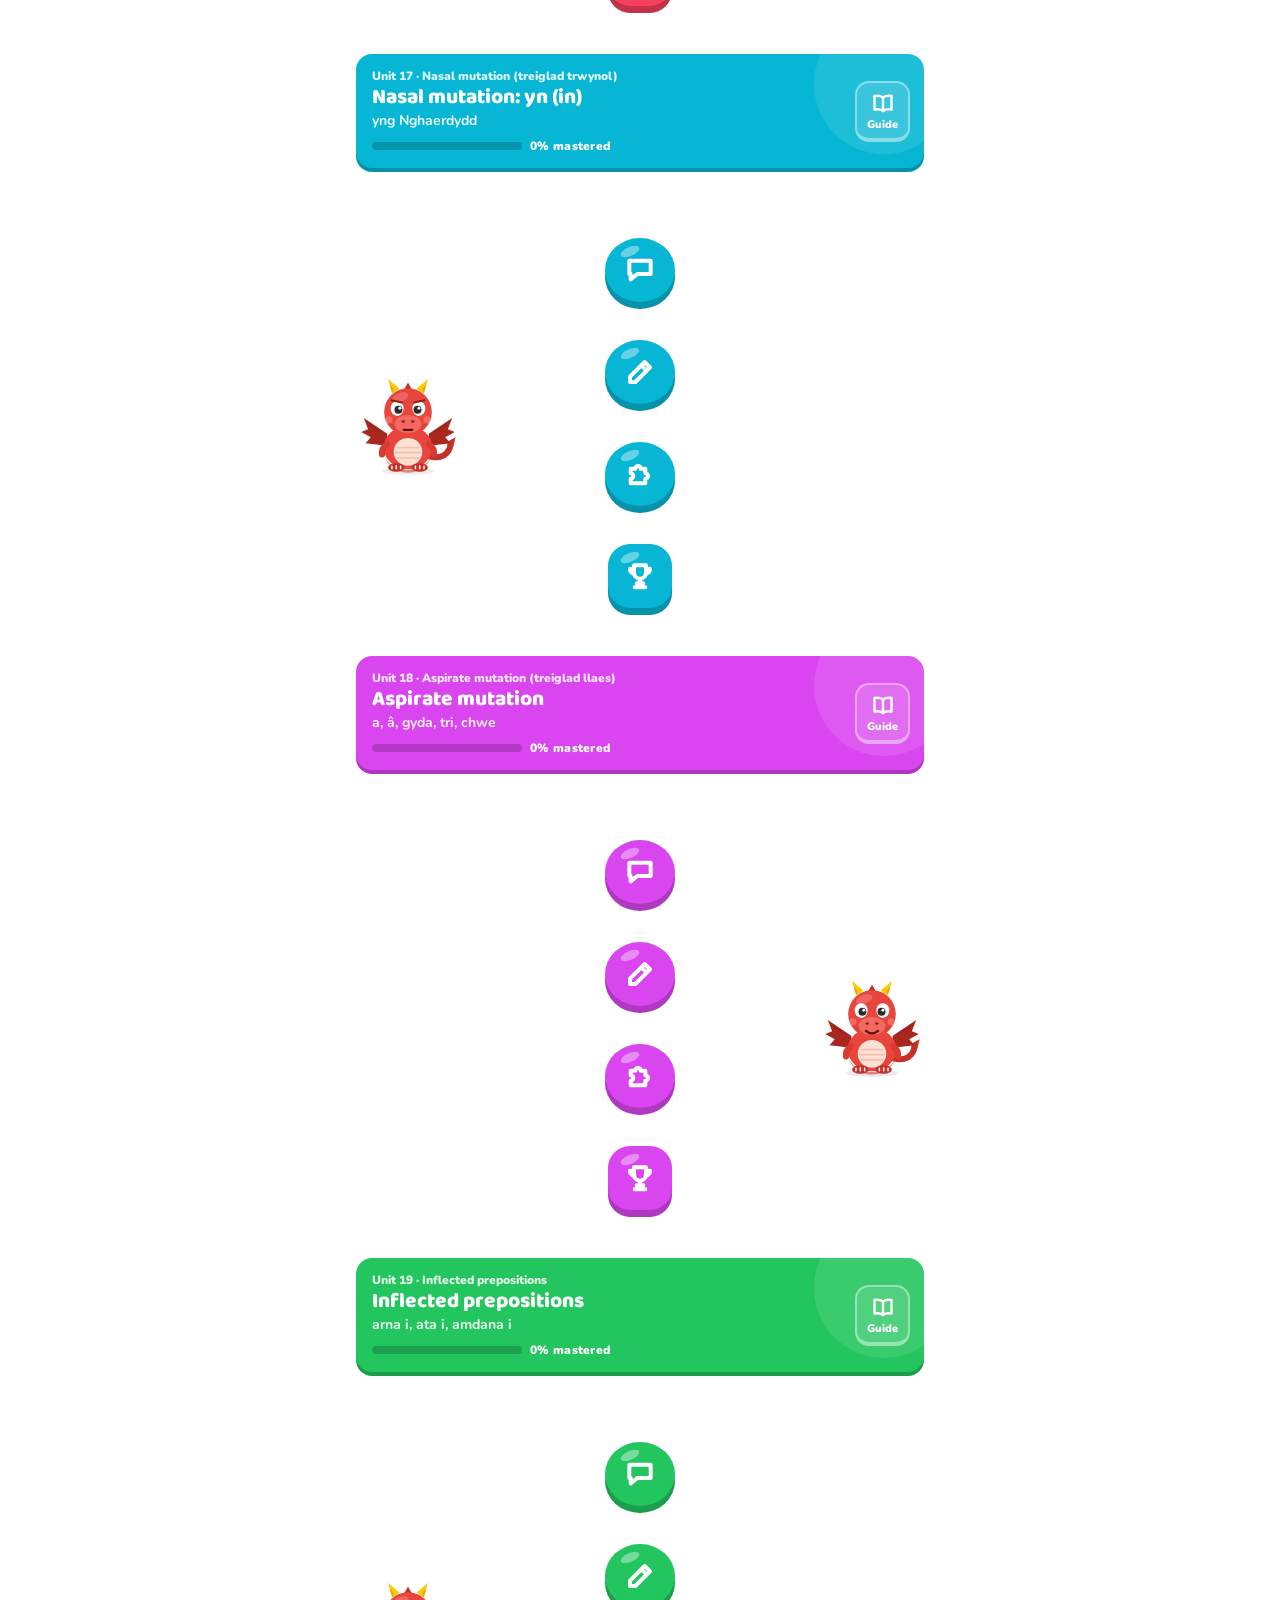
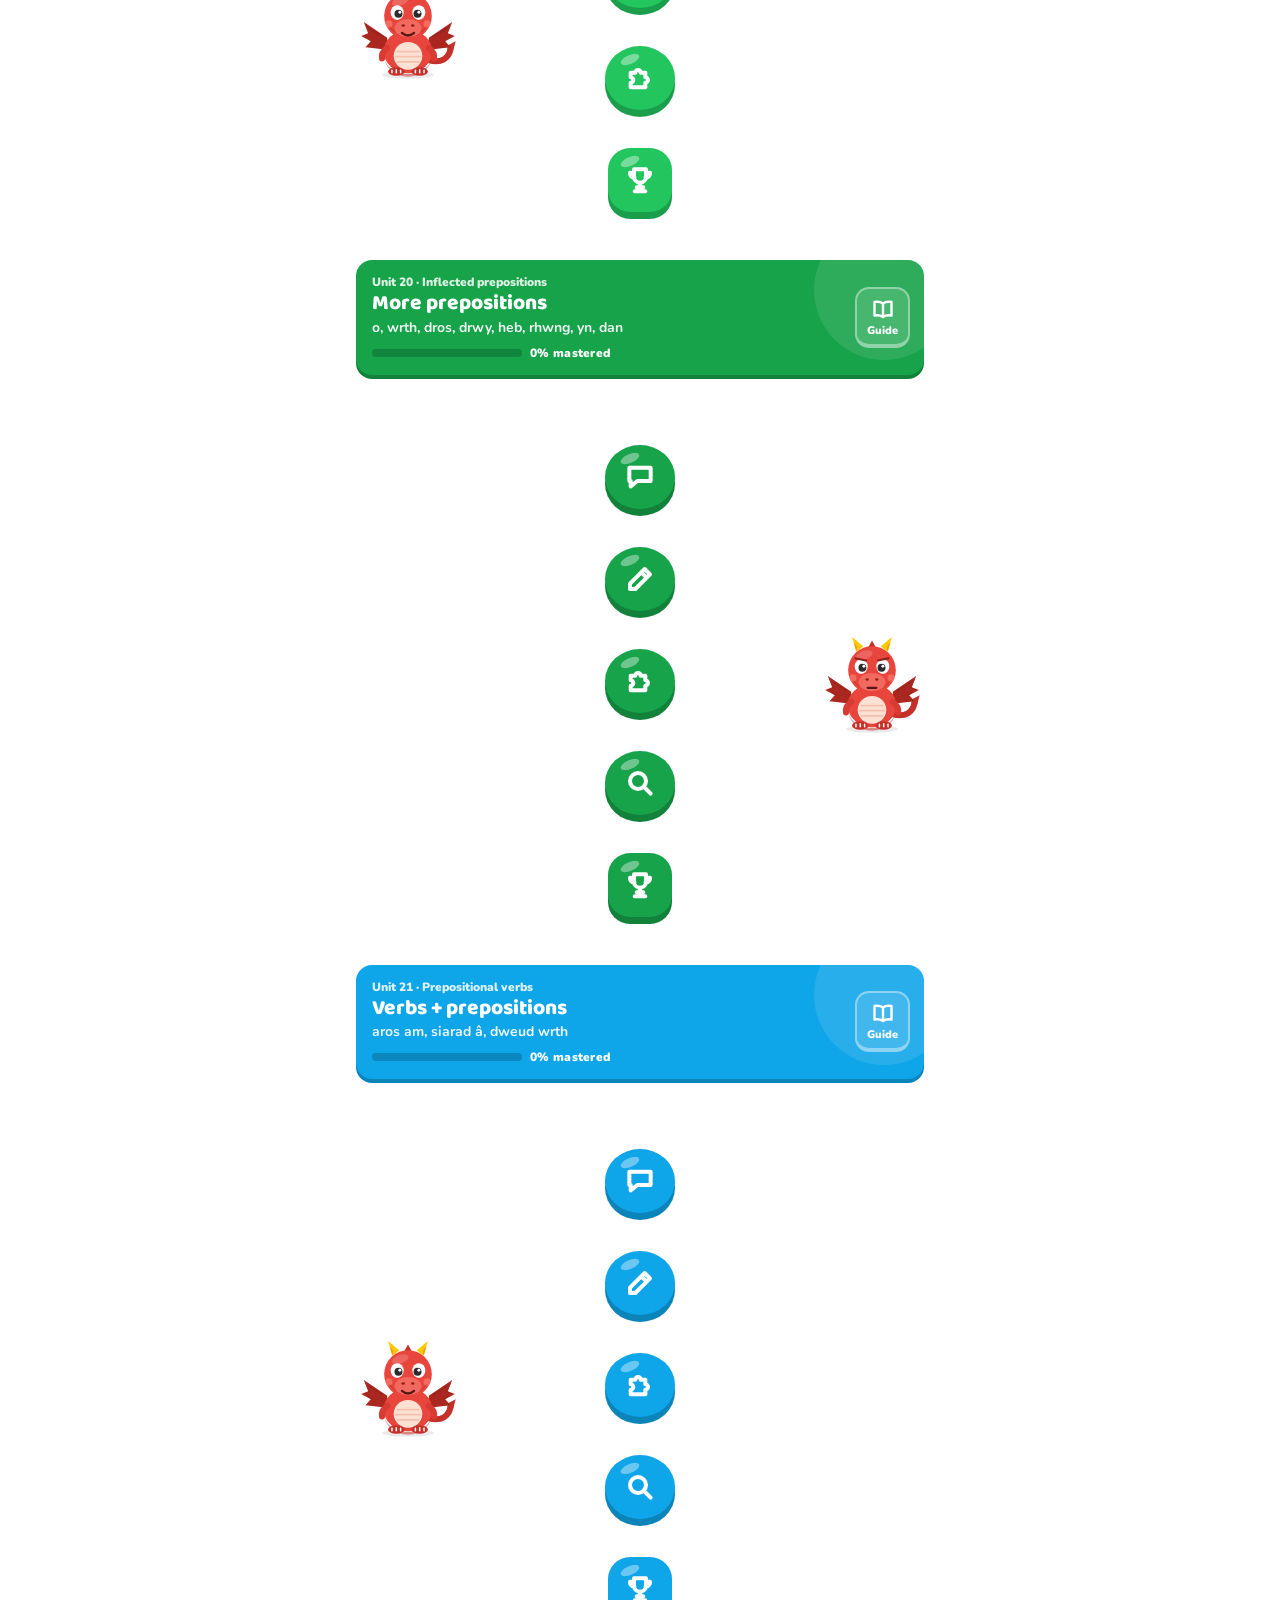
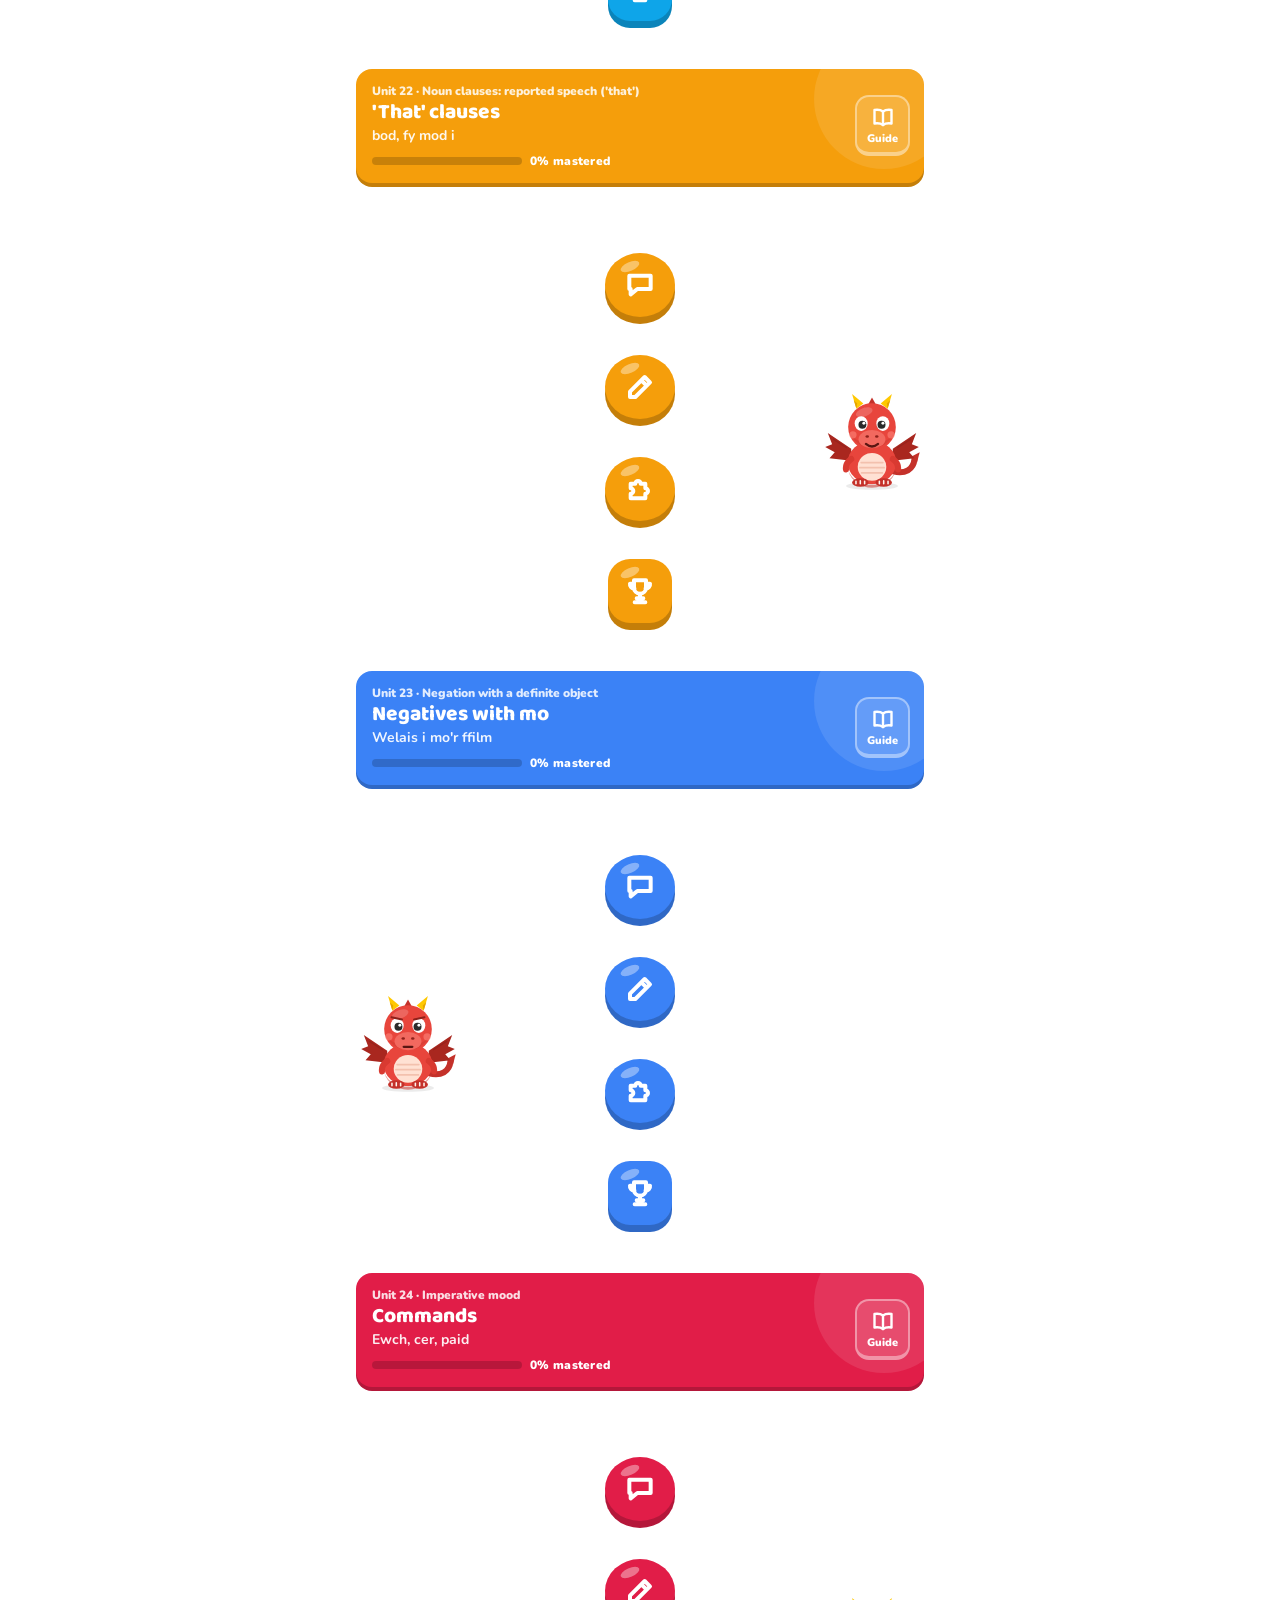
==== commit 3a2bb893: "Gramadeg: varied sentences, daily progress, Streaks handoff - Drill bank 609 -> 768: bod present/neg" ====
--- a/gramadeg/index.html
+++ b/gramadeg/index.html
@@ -315,6 +315,18 @@
 .t3 .v{font-size:22px;font-weight:900;padding:12px 4px;display:flex;align-items:center;justify-content:center;gap:4px}
 .t3 .v svg{width:22px;height:22px}
 .recap{width:100%;max-width:380px;text-align:left;margin-bottom:20px}
+.sessmix{width:100%;max-width:380px;text-align:left}
+.sm-card{border:2px solid var(--line);border-radius:16px;padding:12px 14px;margin-bottom:10px}
+.sm-card h3{font-size:13px;color:var(--dim);margin:0 0 8px;text-transform:uppercase;letter-spacing:.04em}
+.sm-card p{margin:8px 0 0;font-size:14.5px;line-height:1.35} .sm-card p.dimp{color:var(--dim);font-size:13px}
+.sm-card .gain{color:var(--green-d);font-weight:800}
+.mixbar{display:flex;height:14px;border-radius:99px;overflow:hidden;background:var(--line)}
+.mixbar i{display:block;height:100%} .mn{background:#00A63D} .mf{background:#FF9600} .mv{background:#1CB0F6}
+.mixkey{display:flex;gap:14px;margin-top:7px;font-size:12.5px;color:var(--dim);flex-wrap:wrap}
+.mixkey b{display:inline-block;width:9px;height:9px;border-radius:3px;margin-right:5px;vertical-align:0}
+.mixkey strong{color:var(--ink);margin-left:3px}
+.daily .course .today{display:flex;gap:8px;align-items:baseline;margin-top:8px;padding-top:8px;border-top:1px solid rgba(255,255,255,.25);font-size:12.5px;line-height:1.3}
+.daily .course .today b{display:inline-block;background:#fff;color:var(--green-d);border-radius:6px;padding:0 6px;flex:none;font-size:11px;text-transform:uppercase;letter-spacing:.04em}
 .recap h3{font-size:13px;color:var(--dim);margin:0 0 6px}
 .recap div{border:2px solid var(--line);border-radius:12px;padding:8px 12px;margin-bottom:6px;font-size:14.5px}
 .recap div b{color:var(--green-d)}
@@ -546,7 +558,9 @@
       <div class="t3" style="border-color:var(--green)"><div class="h" style="background:var(--green)">Accuracy</div><div class="v" id="dAcc" style="color:var(--green-d)"></div></div>
       <div class="t3" style="border-color:var(--orange)"><div class="h" style="background:var(--orange)">Streak</div><div class="v" id="dStreak" style="color:var(--orange)"></div></div>
     </div>
+    <div class="sessmix" id="sessMix"></div>
     <div class="recap" id="recap"></div>
+    <button class="btn ghost" id="streaksBtn" style="display:none;margin-bottom:10px"></button>
     <button class="btn" id="doneBtn">Continue</button>
   </div>
 </section>
@@ -662,7 +676,7 @@
 
 /* ================= state ================= */
 let C = null, S = loadState(), L = null, TAB = 'learn';
-function blank(){ return {xp:0, streak:{n:0,last:null}, items:{}, flags:[], sound:true, loud:true, daily:{date:null,xp:0}, log:[], placed:null, placeV:0, explains:[], secs:{}}; }
+function blank(){ return {xp:0, streak:{n:0,last:null}, items:{}, flags:[], sound:true, loud:true, daily:{date:null,xp:0}, log:[], placed:null, placeV:0, explains:[], secs:{}, snap:{date:null,solid:[]}, sess:{}}; }
 function clean(d){
   // Accept only well-formed data, so a damaged save or odd import can never break the app.
   const b=blank(); if(!d || typeof d!=='object' || Array.isArray(d)) return b;
@@ -676,8 +690,10 @@
   b.sound=d.sound!==false; b.loud=d.loud!==false;
   if(d.daily&&typeof d.daily==='object') b.daily={date:day(d.daily.date), xp:num(d.daily.xp)};
   if(Array.isArray(d.log)) b.log=d.log.filter(e=>e&&typeof e.q==='string'&&Number.isFinite(+e.t)).slice(-LOG_MAX)
-    .map(e=>({t:+e.t, q:e.q, ok:e.ok?1:0, ms:num(e.ms), a:String(e.a==null?'':e.a).slice(0,80), m:String(e.m||''), r:e.r?1:0, ty:String(e.ty||''), v:String(e.v||''), h:e.h?1:0, n:String(e.n||'')}));
+    .map(e=>({t:+e.t, q:e.q, ok:e.ok?1:0, ms:num(e.ms), a:String(e.a==null?'':e.a).slice(0,80), m:String(e.m||''), r:e.r?1:0, ty:String(e.ty||''), v:String(e.v||''), h:e.h?1:0, n:String(e.n||''), k:['n','f','v'].includes(e.k)?e.k:''}));
   b.placed=day(d.placed); b.placeV=num(d.placeV);
+  if(d.snap&&typeof d.snap==='object'&&day(d.snap.date)&&Array.isArray(d.snap.solid)) b.snap={date:d.snap.date, solid:d.snap.solid.filter(x=>typeof x==='string')};
+  if(d.sess&&typeof d.sess==='object') Object.keys(d.sess).sort().slice(-400).forEach(k=>{ if(day(k)) b.sess[k]=Math.min(num(d.sess[k]),50); });
   if(d.secs&&typeof d.secs==='object') Object.keys(d.secs).sort().slice(-400).forEach(k=>{ if(day(k)) b.secs[k]=Math.min(num(d.secs[k]),86400); });
   if(Array.isArray(d.explains)) b.explains=d.explains.filter(e=>e&&typeof e==='object'&&e.r&&typeof e.r==='object').slice(-EXPLAIN_MAX)
     .map(e=>({at:String(e.at||''), r:e.r, fu:Array.isArray(e.fu)?e.fu.filter(x=>x&&typeof x.q==='string').map(x=>({q:x.q, a:String(x.a||'')})):[]}));
@@ -834,7 +850,7 @@
   const g=Math.min(1,secsOn(today())/DAILY_SECS);
   $('goalRing').innerHTML = ring(g, g>=1?'#FFC800':'#00A63D', 30, 4)+`<b>${g>=1?'✓':Math.floor(secsOn(today())/60)+'m'}</b>`;
 }
-function renderTab(){ renderTop(); if(!C) return; ({learn:renderLearn, practice:renderPractice, insights:renderInsights, map:renderMap, rules:renderRules})[TAB](); }
+function renderTab(){ renderTop(); if(!C) return; ensureSnap(); ({learn:renderLearn, practice:renderPractice, insights:renderInsights, map:renderMap, rules:renderRules})[TAB](); }
 
 /* ================= daily card and exam countdown ================= */
 function dailyCard(){
@@ -849,7 +865,8 @@
     <button class="btn" onclick="startLesson('daily')">${icon('play')}${done?'Do 5 more minutes':sec?`Continue: ${Math.ceil((DAILY_SECS-sec)/60)} min left`:'Start 10 minutes'}</button>
     <div class="course"><div class="ch"><b>${at.u?`Unit ${at.i+1} of ${at.n}`:`All ${at.n} units covered`}</b><span>${strong} strong</span></div>
       <div class="cbar"><i style="width:${Math.round(at.i/at.n*100)}%"></i><s style="width:${Math.round(strong/at.n*100)}%"></s></div>
-      <small>${at.u?`Now learning: ${esc(at.u.title)}${nn&&nn.u!==at.u?` · next: ${esc(nn.u.title)}`:''}`:'Keep up the reviews: the Daily 10 now keeps it all fresh.'}</small></div>
+      <small>${at.u?`Now learning: ${esc(at.u.title)}${nn&&nn.u!==at.u?` · next: ${esc(nn.u.title)}`:''}`:'Keep up the reviews: the Daily 10 now keeps it all fresh.'}</small>
+      <div class="today"><b>Today</b><span>${esc(todayLine(dayStats()))}</span></div></div>
     <div class="week">${days.map(x=>`<div class="${x.s>=DAILY_SECS?'hit':''}"><i><u style="height:${Math.min(100,Math.round(x.s/DAILY_SECS*100))}%"></u></i>${x.d===t?'<b>Today</b>':dl[new Date(x.d+'T12:00:00').getDay()]}</div>`).join('')}</div></div>`;
   const G=C.goal;
   if(G && G.date){
@@ -1117,7 +1134,10 @@
 const skillsOf = q => (q.skills&&q.skills.length)?q.skills:[q.unit];
 function skillInfo(id){ const s=C.skills&&C.skills[id]; if(s) return s; const u=unitOf(id); return {group:'point', title:u?u.title:id, blurb:''}; }
 function logAnswer(q, ok, ms, given, retry){
-  S.log.push({t:Date.now(), q:q.id, ok:ok?1:0, ms:Math.min(ms,180000), a:String(given||'').slice(0,80), m:L.mode, r:retry?1:0, ty:L.cur&&L.cur.hard?'type':q.type, v:C.version||'', h:L.cur&&L.cur.hard?1:0, n:L.cur&&L.cur.how||''});
+  // What kind of work this answer was: n = new material, f = fixing a mistake, v = revising something known.
+  const x=S.items[q.id], k = retry || needsFix(q.id) ? 'f' : (!x || !x.seen) ? 'n' : 'v';
+  if(L.tally){ L.tally[k][0]++; if(ok) L.tally[k][1]++; }
+  S.log.push({k, t:Date.now(), q:q.id, ok:ok?1:0, ms:Math.min(ms,180000), a:String(given||'').slice(0,80), m:L.mode, r:retry?1:0, ty:L.cur&&L.cur.hard?'type':q.type, v:C.version||'', h:L.cur&&L.cur.hard?1:0, n:L.cur&&L.cur.how||''});
   if(S.log.length>LOG_MAX) S.log.splice(0, S.log.length-LOG_MAX);
   MODEL=null;
 }
@@ -1310,7 +1330,7 @@
   if(mode!=='place' && mode!=='daily') qs=shuffle(qs);
   const queue = mode==='daily' ? qs : qs.map(q=>({q,retry:false}));
   const left = DAILY_SECS-secsOn(today());
-  L={secs:0, goal: mode==='daily' ? (left>=90 ? left : 300) : 0, asked:[], probes:0, cleanRun:0, okSk:{}, badSk:{}, kind, mode, uid, label, queue, total:queue.filter(x=>x.q).length, done:0, firstRight:0, firstTotal:0, combo:0, best:0, missed:[], xp:0};
+  ensureSnap(); L={tally:{n:[0,0],f:[0,0],v:[0,0]}, pace:pace(), secs:0, goal: mode==='daily' ? (left>=90 ? left : 300) : 0, asked:[], probes:0, cleanRun:0, okSk:{}, badSk:{}, kind, mode, uid, label, queue, total:queue.filter(x=>x.q).length, done:0, firstRight:0, firstTotal:0, combo:0, best:0, missed:[], xp:0};
   show('lesson'); next();
 }
 /* ================= the daily 10 minutes =================
@@ -1327,6 +1347,34 @@
   if(acc<0.8)  return {n:3, open:2, cap:4,  acc, fix, key:'steady', label:'Steady: a little new grammar'};
   if(acc<0.9)  return {n:4, open:3, cap:8,  acc, fix, key:'good', label:'Good pace: new grammar today'};
   return              {n:6, open:4, cap:14, acc, fix, key:'fast', label:'Moving fast: extra new grammar'};
+}
+// Daily progress. At the start of each day the app notes which grammar points are secure,
+// so it can show what today added. Every answer is tagged new / fixing / revising.
+const solidIds = () => Object.values(model().K).filter(k=>k.info.group==='point'&&k.verdict==='solid').map(k=>k.id);
+function ensureSnap(){ if(C && S.snap.date!==today()){ S.snap={date:today(), solid:solidIds()}; save(); } }
+function dayStats(d=today()){
+  const st={n:[0,0], f:[0,0], v:[0,0], sess:(S.sess&&S.sess[d])||0, mins:Math.floor(secsOn(d)/60), gained:[]};
+  S.log.forEach(e=>{ if(e.r || dayKey(e.t)!==d) return; const k=st[e.k]?e.k:'v'; st[k][0]++; if(e.ok) st[k][1]++; });
+  if(d===today() && S.snap.date===d){ const before=new Set(S.snap.solid); st.gained=solidIds().filter(id=>!before.has(id)); }
+  return st;
+}
+function mixBar(t){
+  const tot=t.n[0]+t.f[0]+t.v[0]||1, w=x=>Math.round(x/tot*100);
+  return `<div class="mixbar"><i class="mn" style="width:${w(t.n[0])}%"></i><i class="mf" style="width:${w(t.f[0])}%"></i><i class="mv" style="width:${w(t.v[0])}%"></i></div>
+    <div class="mixkey"><span><b class="mn"></b>New <strong>${t.n[0]}</strong></span><span><b class="mf"></b>Fixing <strong>${t.f[0]}</strong></span><span><b class="mv"></b>Revising <strong>${t.v[0]}</strong></span></div>`;
+}
+function sessionVerdict(t, p){
+  const learned=t.n[1], fixed=t.f[1];
+  if(!t.n[0] && p && p.key==='fix') return `<b>Consolidation.</b> New grammar was held back until the mistakes are down (${p.fix} waiting). Putting them right is progress too.`;
+  if(learned && fixed) return `<b>Moving forward.</b> ${learned} new question${learned>1?'s':''} learned and ${fixed} mistake${fixed>1?'s':''} put right.`;
+  if(learned) return `<b>Moving forward.</b> ${learned} new question${learned>1?'s':''} learned, the rest kept fresh.`;
+  if(fixed) return `<b>Repair work.</b> ${fixed} mistake${fixed>1?'s':''} put right${t.n[0]?'':', no new grammar this time'}.`;
+  return `<b>Revision.</b> Keeping what you know fresh. No new grammar in this session.`;
+}
+function todayLine(st){
+  const bits=[]; if(st.n[1]) bits.push(st.n[1]+' new learned'); if(st.f[1]) bits.push(st.f[1]+' fixed'); if(st.v[0]) bits.push(st.v[0]+' revised');
+  if(st.gained.length) bits.push(`+${st.gained.length} point${st.gained.length>1?'s':''} secure`);
+  return bits.length ? bits.join(' · ') : 'Nothing yet today';
 }
 // Questions met for the first time today, from the answer log.
 function newToday(){
@@ -1424,7 +1472,7 @@
   if(q.type==='mc' && L.cur.hard){
     const gap=q.prompt.includes('___');
     h+=`<div class="qtitle">${gap?'Type the missing word':'Type it in Welsh'}</div>${speaker((gap?blankify(q.prompt):esc(q.prompt))+(q.en&&gap?`<small>${esc(q.en)}</small>`:''),'think')}`;
-    h+=`<input class="typein" id="typein" enterkeyhint="go" autocomplete="off" autocorrect="off" autocapitalize="off" spellcheck="false" placeholder="Type your answer (accents optional)">`;
+    h+=`<input class="typein" id="typein" enterkeyhint="go" autocomplete="off" autocorrect="off" autocapitalize="off" spellcheck="false" placeholder="Type your answer">`;
     $('qwrap').innerHTML=h;
     const inp=$('typein');
     inp.oninput=()=>{ L.answer=inp.value; $('checkBtn').disabled=!inp.value.trim(); };
@@ -1448,7 +1496,7 @@
   else if(q.type==='type'){
     h+=`<div class="qtitle">Fill the gap</div>${speaker(blankify(q.text)+(q.en?`<small>${esc(q.en)}</small>`:''),'think')}`;
     if(q.hint) h+=`<div class="hint">Base word / clue: <b>${esc(q.hint)}</b></div>`;
-    h+=`<input class="typein" id="typein" enterkeyhint="go" autocomplete="off" autocorrect="off" autocapitalize="off" spellcheck="false" placeholder="Type the missing word (accents optional)">`;
+    h+=`<input class="typein" id="typein" enterkeyhint="go" autocomplete="off" autocorrect="off" autocapitalize="off" spellcheck="false" placeholder="Type the missing word">`;
     $('qwrap').innerHTML=h;
     const inp=$('typein');
     inp.oninput=()=>{ L.answer=inp.value; $('checkBtn').disabled=!inp.value.trim(); };
@@ -1626,7 +1674,13 @@
   const skipNote = L.skipped ? `<p style="font-size:14px;margin:0 2px 10px"><b>Finished early.</b> Clean run, and the ${L.skipped} question${L.skipped>1?'s':''} left covered things you've shown you know, so they were skipped.</p>` : L.mode==='check' ? `<p style="font-size:14px;margin:0 2px 10px">You've mastered this unit, so it's a 5-question quick check rather than a full lesson.</p>` : '';
   $('doneMascot').innerHTML=mascot('cheer','m');
   $('doneTitle').textContent= acc===100?'Perffaith!': acc>=80?'Da iawn!':'Lesson complete!';
-  const dm=Math.floor(secsOn(t)/60), dayNote=`<p style="font-size:14px;margin:0 2px 10px"><b>${dm} minute${dm===1?'':'s'} today.</b> ${secsOn(t)>=DAILY_SECS?'Daily 10 done.':(Math.ceil((DAILY_SECS-secsOn(t))/60))+' to go for your daily 10.'} ${L.firstTotal} question${L.firstTotal===1?'':'s'} answered.</p>`;
+  if(L.mode==='daily'){ S.sess[t]=(S.sess[t]||0)+1; save(); }
+  const dm=Math.floor(secsOn(t)/60), dayNote=L.mode==='daily'?'':`<p style="font-size:14px;margin:0 2px 10px"><b>${dm} minute${dm===1?'':'s'} today.</b> ${secsOn(t)>=DAILY_SECS?'Daily 10 done.':(Math.ceil((DAILY_SECS-secsOn(t))/60))+' to go for your daily 10.'}</p>`;
+  const st=dayStats(t), tl=L.tally;
+  $('sessMix').innerHTML = (L.mode==='place'||L.mode==='testout') ? '' : `<div class="sm-card"><h3>This session</h3>${mixBar(tl)}<p>${sessionVerdict(tl, L.pace)}</p></div>
+    <div class="sm-card"><h3>Today${st.sess>1?` · ${st.sess} sessions`:''} · ${st.mins} min</h3><p>${esc(todayLine(st))}${st.gained.length?`<br><span class="gain">Now secure: ${st.gained.slice(0,4).map(id=>esc(skillInfo(id).title)).join(', ')}${st.gained.length>4?` and ${st.gained.length-4} more`:''}</span>`:''}</p>
+    ${(()=>{ const at=courseAt(); return at.u?`<p class="dimp">Course: unit ${at.i+1} of ${at.n}, ${esc(at.u.title)}.</p>`:''; })()}</div>`;
+  const sb=$('streaksBtn'); sb.style.display = dm ? '' : 'none'; sb.innerHTML=icon('flame')+`Log ${dm} min in Streaks`; sb.onclick=()=>logToStreaks(dm);
   countUp($('dXp'), L.xp, icon('bolt'));
   countUp($('dAcc'), acc, '', '%');
   $('dStreak').innerHTML=icon('flame')+S.streak.n;
@@ -1652,6 +1706,15 @@
   const cols=['#00A63D','#FFC800','#E5484D','#1CB0F6'];
   const ps=Array.from({length:48},()=>({x:innerWidth/2+(Math.random()-.5)*60,y:innerHeight*.3,vx:(Math.random()-.5)*8,vy:-Math.random()*9-3,r:Math.random()*4+3,c:cols[Math.random()*cols.length|0],a:Math.random()*6,va:(Math.random()-.5)*.3}));
   let f=0; (function tick(){ cx.clearRect(0,0,innerWidth,innerHeight); ps.forEach(p=>{p.vy+=.2;p.vx*=.985;p.x+=p.vx;p.y+=p.vy;p.a+=p.va; cx.save();cx.translate(p.x,p.y);cx.rotate(p.a);cx.globalAlpha=Math.max(0,1-(performance.now()-t0)/2000);cx.fillStyle=p.c;cx.fillRect(-p.r/2,-p.r/4,p.r,p.r/2);cx.restore();}); if(performance.now()-t0<2200 && ++f<400) CONF=requestAnimationFrame(tick); else cx.clearRect(0,0,innerWidth,innerHeight); })();
+}
+
+/* ================= Streaks handoff =================
+   Home-screen apps on an iPhone can't see each other's storage, so the minutes go across on the clipboard:
+   copy here, then tap 'Add from Gramadeg' in Streaks. Streaks only ever adds the difference, so pasting twice is safe. */
+async function logToStreaks(mins){
+  const txt=`PMC-GRAMADEG ${today()} ${mins}`;
+  try{ await navigator.clipboard.writeText(txt); toast(`Copied ${mins} min. In Streaks, tap “Add Welsh minutes from Gramadeg”.`); }
+  catch(e){ toast('Could not copy. Type '+mins+' min into Welsh in Streaks.'); }
 }
 
 /* ================= Google Drive backup ================= */
